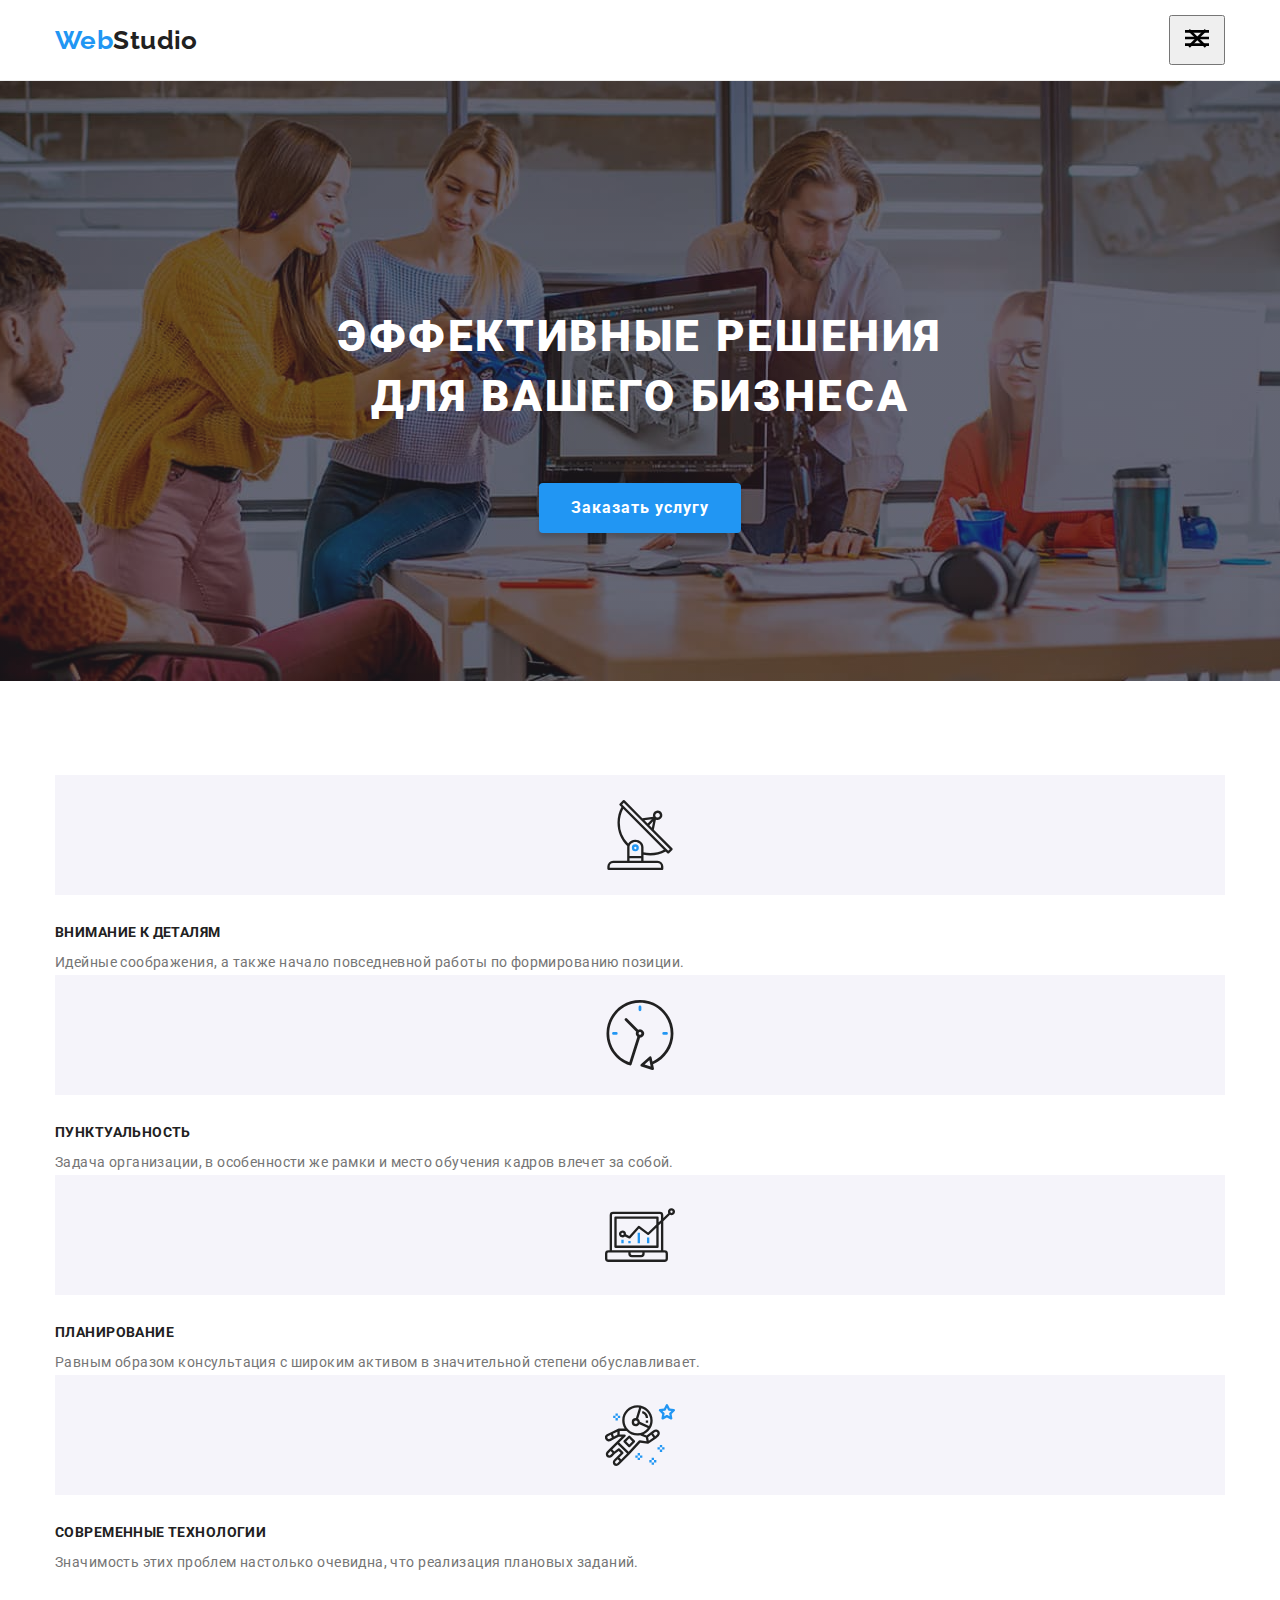
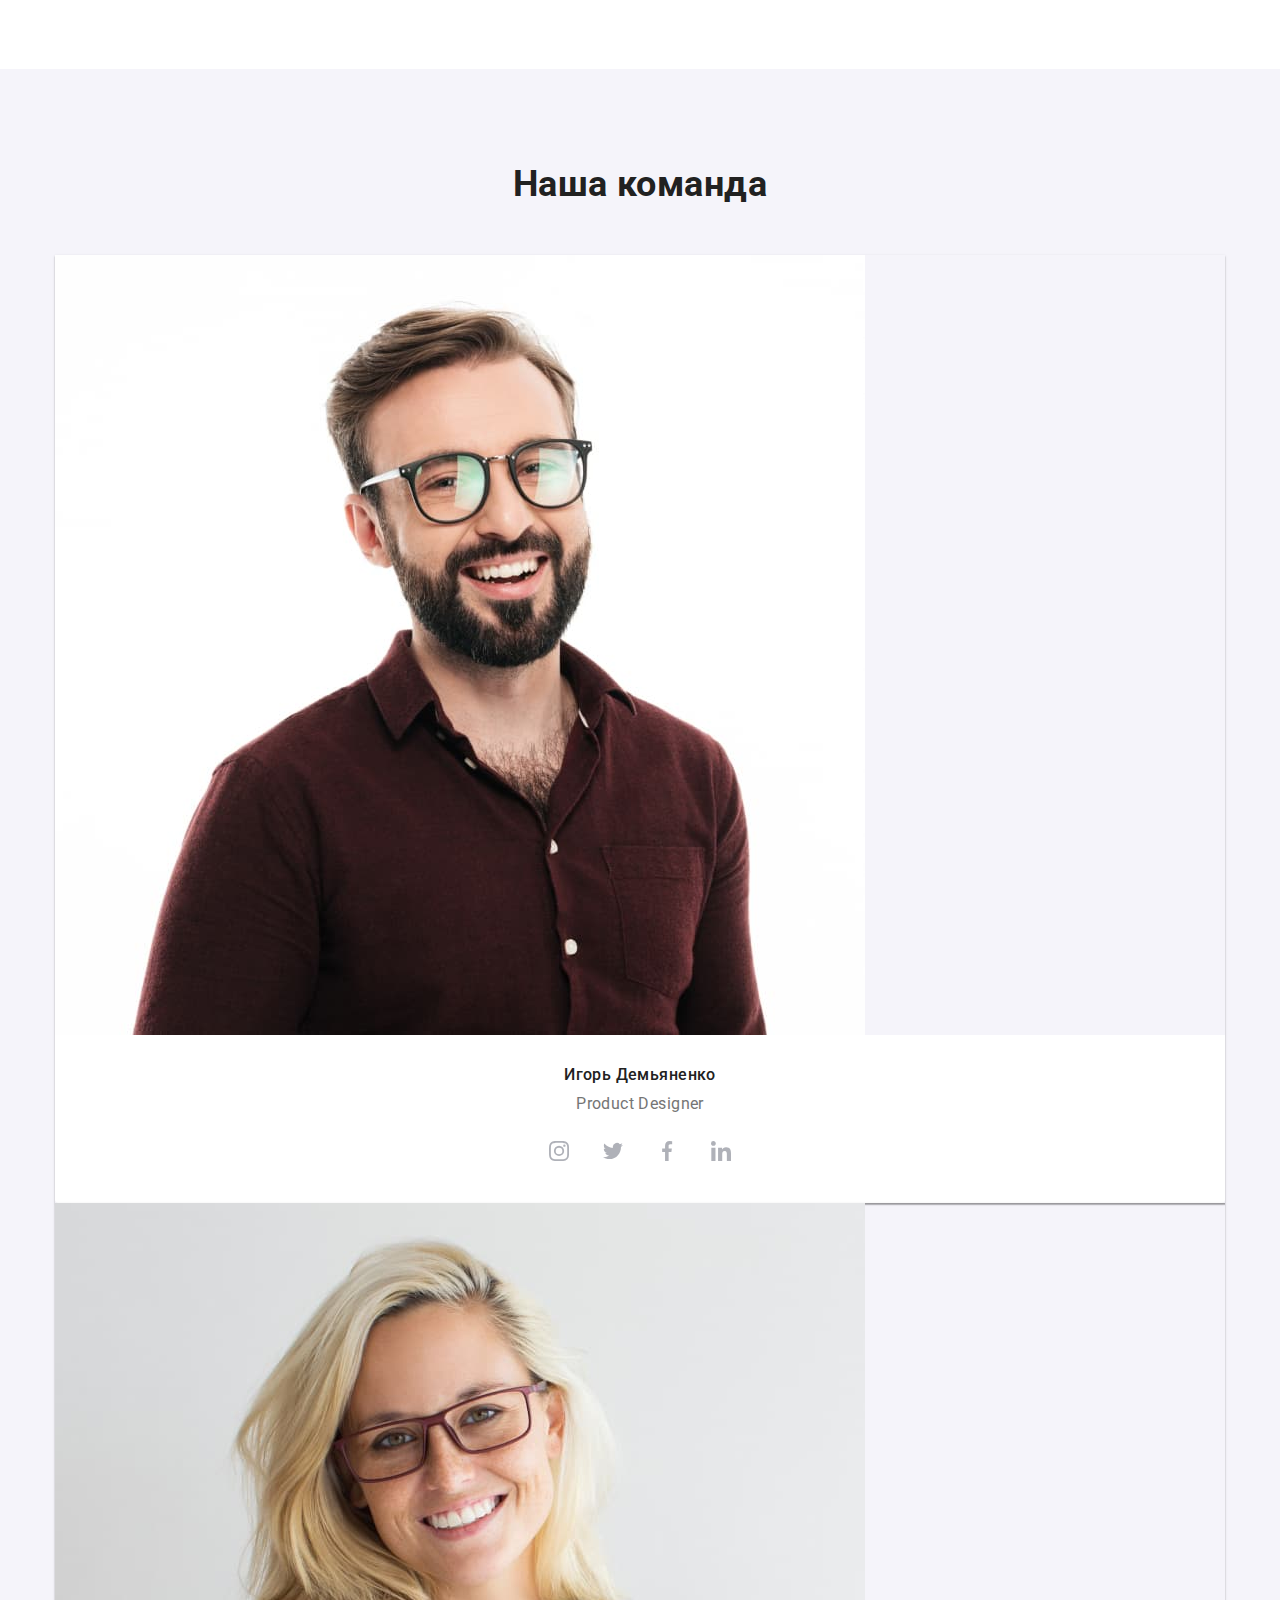
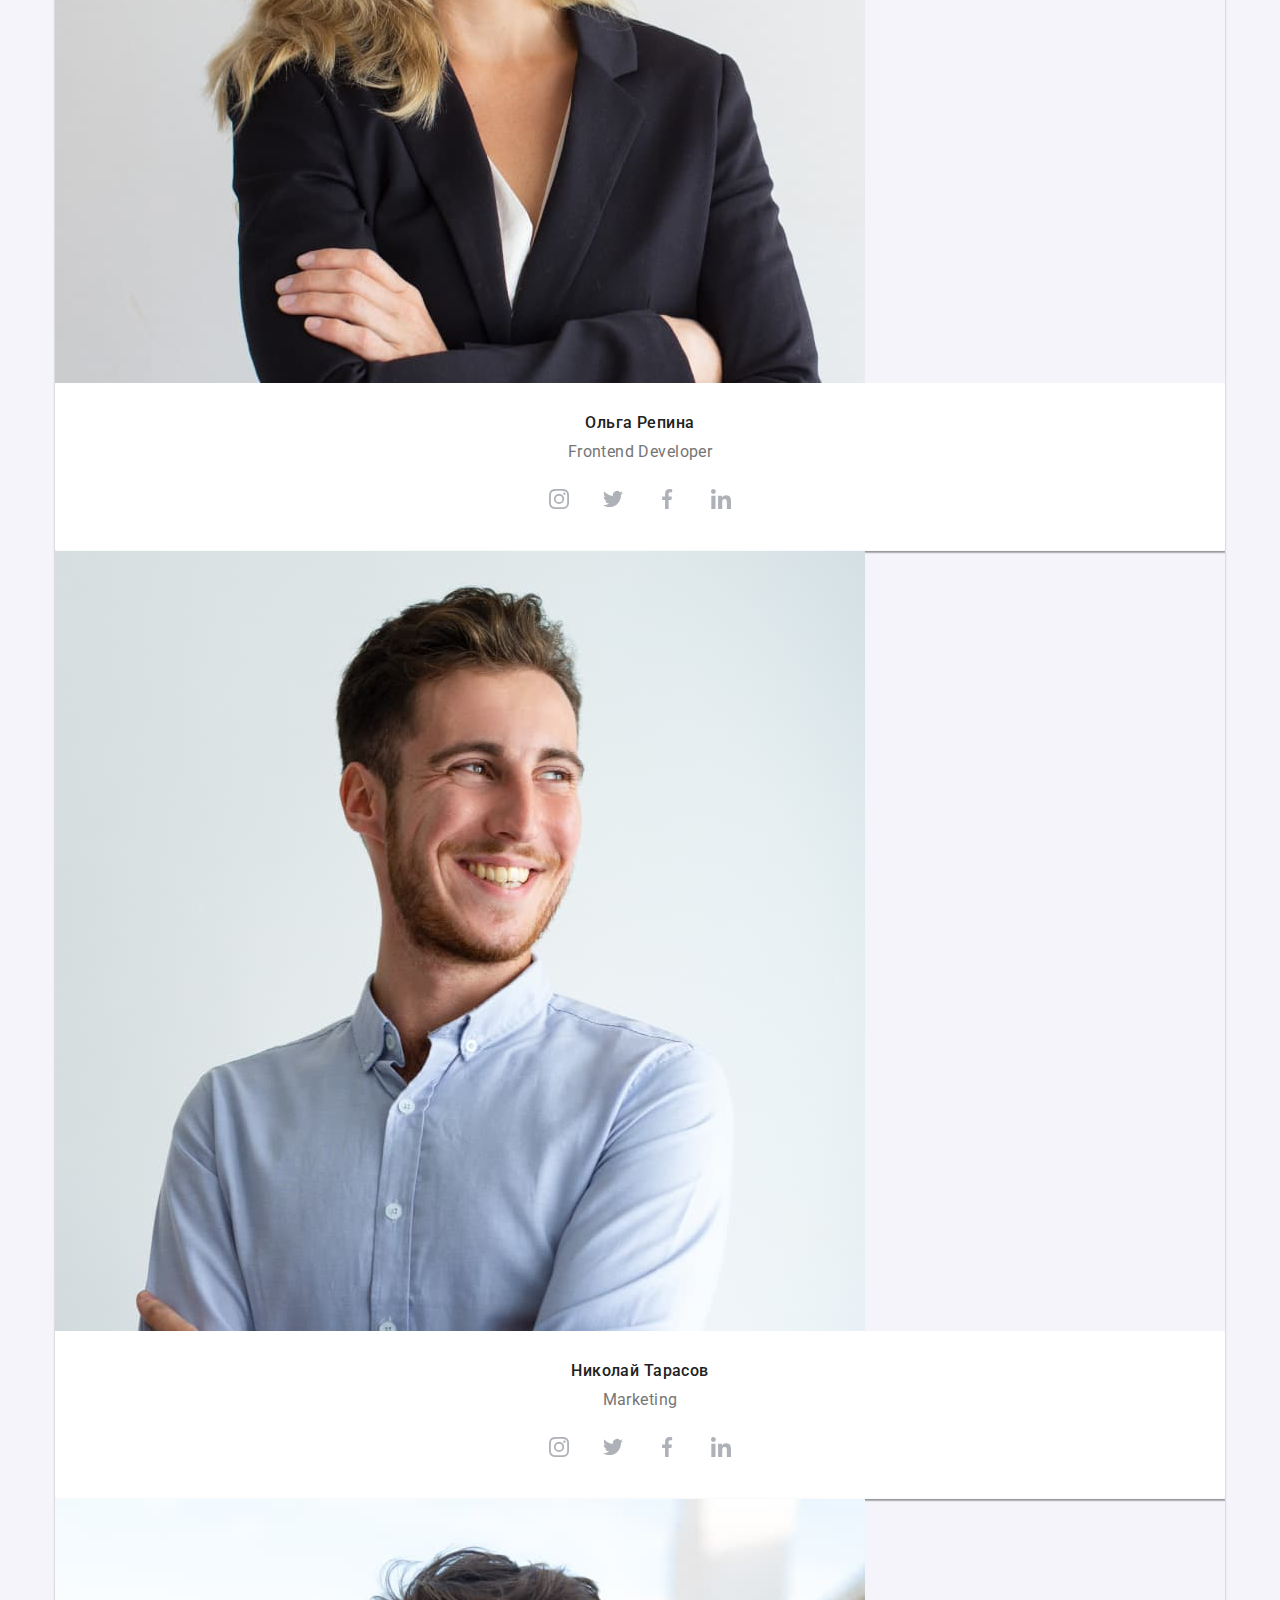
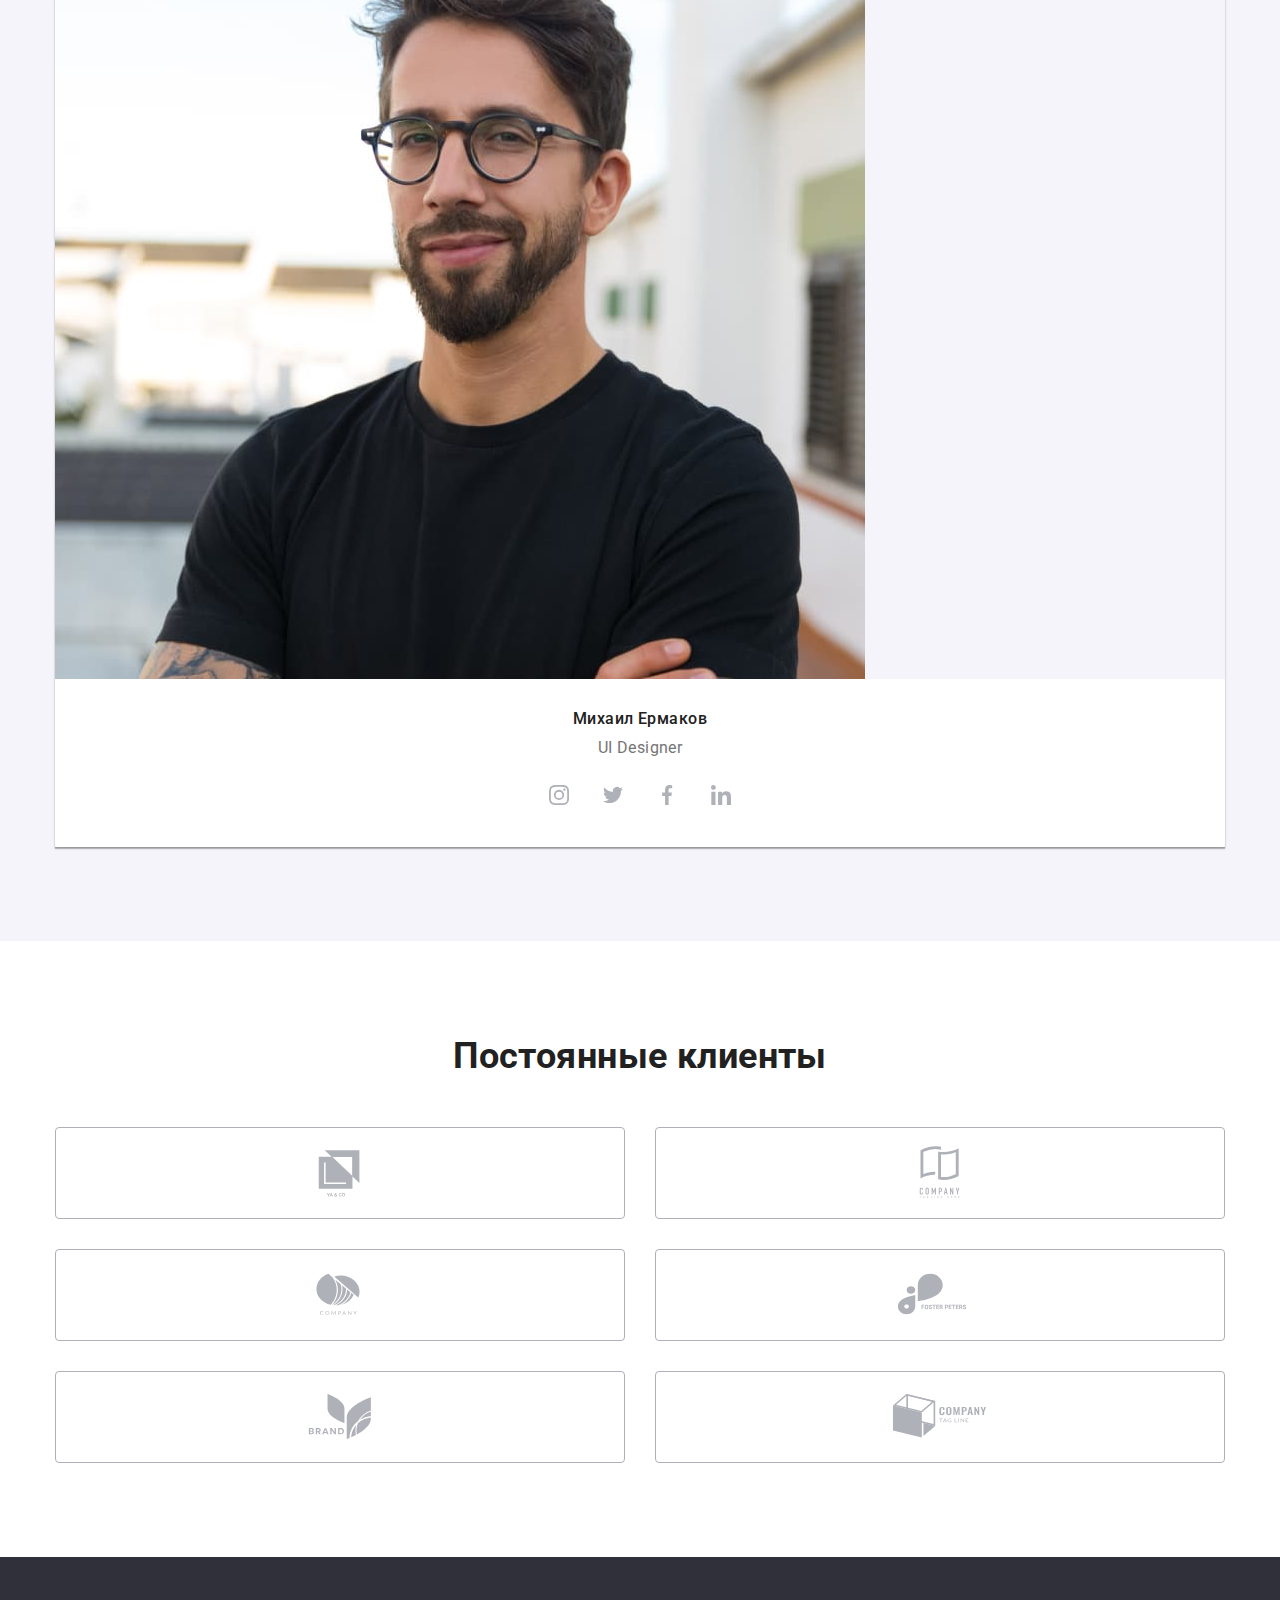
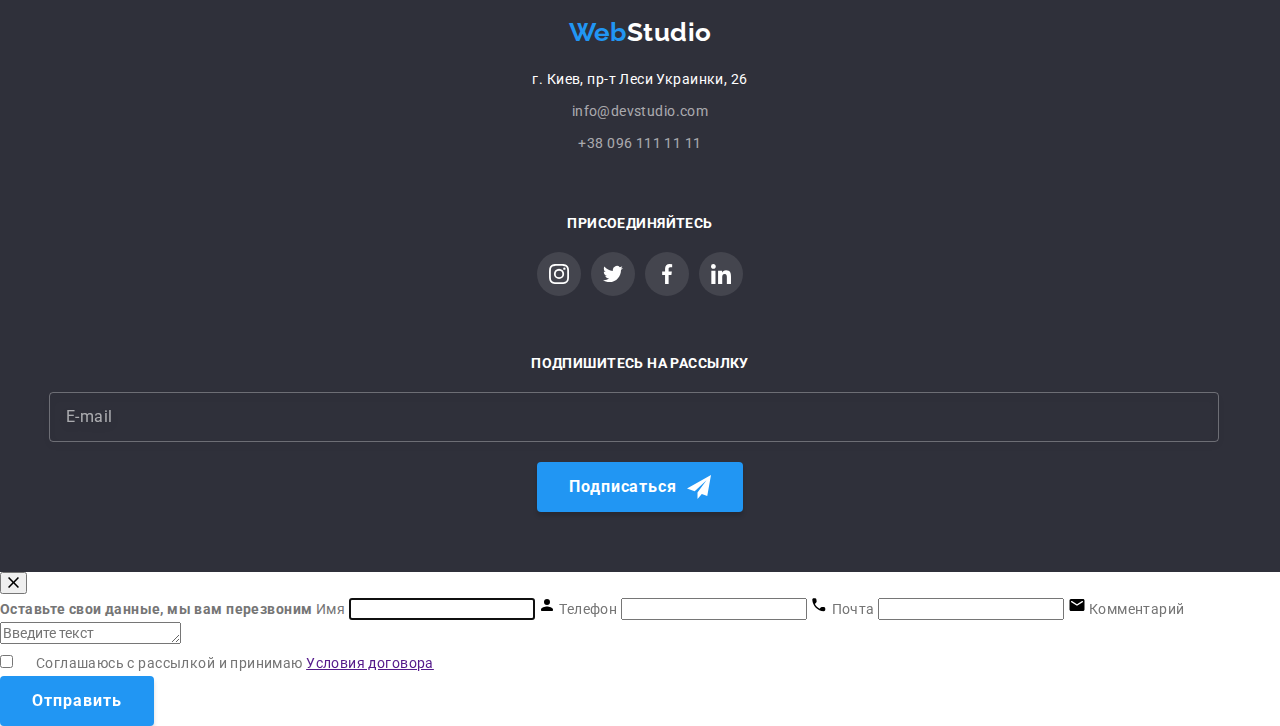
==== index.html @ b5e1dd04 "mobile" ====
<!DOCTYPE html>
<html lang="ru">
  <head>
    <meta charset="UTF-8" />
    <meta http-equiv="X-UA-Compatible" content="IE=edge" />
    <meta name="viewport" content="width=device-width, initial-scale=1.0" />

    <title>Студия</title>
    <link
      href="https://fonts.googleapis.com/css2?family=Raleway:wght@700&family=Roboto:wght@400;500;700;900&display=swap"
      rel="stylesheet"
    />
    <link
      rel="stylesheet"
      href="https://cdnjs.cloudflare.com/ajax/libs/modern-normalize/1.1.0/modern-normalize.min.css"
    />
    <link rel="stylesheet" href="./css/main.min.css" />
  </head>

  <body class="body">
    <header class="headder">
      <div class="container headder__container">
        <nav class="nav">
          <a class="logo headder__logo" href="index.html"
            ><span class="logo--accent" lang="en">Web</span><span lang="en">Studio</span>
          </a>

          <button type="button" class="button-mobil">
            <svg width="40px" height="40px">
              <use href="./images/icons.svg#icon-menu"></use>
              <use href="./images/icons.svg#icon-close"></use>
            </svg>
          </button>

          <ul class="site-nav">
            <li class="site-nav__item">
              <a class="site-nav__link site-nav__link--activ" href="./index.html">Студия</a>
            </li>
            <li class="site-nav__item">
              <a class="site-nav__link" href="./portfolio.html">Портфолио</a>
            </li>
            <li class="site-nav__item"><a class="site-nav__link" href="">Контакты</a></li>
          </ul>
        </nav>

        <ul class="contact">
          <li class="contact__item">
            <a class="contact__link" href="emailto:info@devstudio.com" lang="en">
              <svg class="contact__icon" width="16" height="12">
                <use href="./images/icons.svg#icon-mail"></use></svg
              >info@devstudio.com</a
            >
          </li>
          <li class="contact__item">
            <a class="contact__link" href="tel:+380961111111"
              ><svg class="contact__icon" width="10" height="16">
                <use href="./images/icons.svg#icon-smartphone"></use></svg
              >+38 096 111 11 11</a
            >
          </li>
        </ul>
      </div>
    </header>

    <main>
      <section class="hero">
        <h1 class="hero__title">Эффективные решения<br />для вашего бизнеса</h1>
        <button type="button" data-modal-open class="button">Заказать услугу</button>
      </section>

      <section class="benefits">
        <div class="container">
          <!--Звголовок секции, который спрячется при форматировании-->
          <h2 class="visually-hidden">Преимущества компании</h2>

          <ul class="feature-list">
            <li class="feature-list__item">
              <div class="feature-list__content">
                <svg width="70" height="70">
                  <use href="./images/icons.svg#icon-antenna"></use>
                </svg>
              </div>
              <h3 class="feature-list__title">Внимание к деталям</h3>
              <p>
                Идейные соображения, а также начало повседневной работы по формированию позиции.
              </p>
            </li>
            <li class="feature-list__item">
              <div class="feature-list__content">
                <svg width="70" height="70">
                  <use href="./images/icons.svg#icon-clock"></use>
                </svg>
              </div>
              <h3 class="feature-list__title">Пунктуальность</h3>
              <p>
                Задача организации, в особенности же рамки и место обучения кадров влечет за собой.
              </p>
            </li>
            <li class="feature-list__item">
              <div class="feature-list__content">
                <svg width="70" height="70">
                  <use href="./images/icons.svg#icon-diagram"></use>
                </svg>
              </div>
              <h3 class="feature-list__title">Планирование</h3>
              <p>
                Равным образом консультация с широким активом в значительной степени обуславливает.
              </p>
            </li>
            <li class="feature-list__item">
              <div class="feature-list__content">
                <svg width="70" height="70">
                  <use href="./images/icons.svg#icon-astronaut"></use>
                </svg>
              </div>
              <h3 class="feature-list__title">Современные технологии</h3>
              <p>Значимость этих проблем настолько очевидна, что реализация плановых заданий.</p>
            </li>
          </ul>
        </div>
      </section>

      <section class="work">
        <div class="container">
          <h2 class="section-title">Чем мы занимаемся</h2>
          <ul class="work__img">
            <li class="work__item">
              <div class="work__thumb">
                <img
                  class="work__img"
                  src="./images/img.jpg"
                  alt="Верстка"
                  width="370"
                  height="294"
                />
                <p class="work__desc">Десктопные приложения</p>
              </div>
            </li>
            <li class="work__item">
              <div class="work__thumb">
                <img
                  class="work__img"
                  src="./images/img(1).jpg"
                  alt="Разметка страницы"
                  width="370"
                  height="294"
                />
                <p class="work__desc">Мобильные приложения</p>
              </div>
            </li>
            <li class="work__item">
              <div class="work__thumb">
                <img
                  class="work__img"
                  src="./images/img(2).jpg"
                  alt="Работа с палитрой"
                  width="370"
                  height="294"
                />
                <p class="work__desc">Мобильные приложения</p>
              </div>
            </li>
          </ul>
        </div>
      </section>

      <section class="our-team">
        <div class="container">
          <h2 class="section-title">Наша команда</h2>
          <ul class="our-team__list">
            <li class="our-team__item">
              <img class="our-team__img" src="./images/employee1.jpg" alt="Игорь Демьяненко" />
              <div class="our-team__desc">
                <h3 class="our-team__title">Игорь Демьяненко</h3>
                <p class="our-team__position" lang="en">Product Designer</p>

                <ul class="socials">
                  <li class="social__item">
                    <a
                      href="https://www.instagram.com/"
                      class="social__links"
                      aria-label="instagram"
                      ><svg width="20" height="20">
                        <use href="./images/icons.svg#icon-instagram"></use></svg
                    ></a>
                  </li>
                  <li class="social__item">
                    <a href="https://twitter.com/" class="social__links" aria-label="twitter"
                      ><svg width="20" height="20">
                        <use href="./images/icons.svg#icon-twitter"></use></svg
                    ></a>
                  </li>
                  <li class="social__item">
                    <a href="https://www.facebook.com/" class="social__links" aria-label="facebook"
                      ><svg width="20" height="20">
                        <use href="./images/icons.svg#icon-facebook"></use></svg
                    ></a>
                  </li>
                  <li class="social__item">
                    <a href="https://www.linkedin.com/" class="social__links" aria-label="linjedin"
                      ><svg width="20" height="20">
                        <use href="./images/icons.svg#icon-linkedin"></use></svg
                    ></a>
                  </li>
                </ul>
              </div>
            </li>

            <li class="our-team__item">
              <img class="our-team__img" src="./images/employee2.jpg" alt="Ольга Репина" />
              <div class="our-team__desc">
                <h3 class="our-team__title">Ольга Репина</h3>
                <p class="our-team__position" lang="en">Frontend Developer</p>
                <ul class="socials">
                  <li class="social__item">
                    <a href="https://www.instagram.com/" class="social__links"
                      ><svg width="20" height="20">
                        <use href="./images/icons.svg#icon-instagram"></use></svg
                    ></a>
                  </li>
                  <li class="social__item">
                    <a href="https://twitter.com/" class="social__links"
                      ><svg width="20" height="20">
                        <use href="./images/icons.svg#icon-twitter"></use></svg
                    ></a>
                  </li>
                  <li class="social__item">
                    <a href="https://www.facebook.com/" class="social__links"
                      ><svg width="20" height="20">
                        <use href="./images/icons.svg#icon-facebook"></use></svg
                    ></a>
                  </li>
                  <li class="social__item">
                    <a href="https://www.linkedin.com/" class="social__links"
                      ><svg width="20" height="20">
                        <use href="./images/icons.svg#icon-linkedin"></use></svg
                    ></a>
                  </li>
                </ul>
              </div>
            </li>

            <li class="our-team__item">
              <img class="our-team__img" src="./images/employee3.jpg" alt="Николай Тарасов" />
              <div class="our-team__desc">
                <h3 class="our-team__title">Николай Тарасов</h3>
                <p class="our-team__position" lang="en">Marketing</p>
                <ul class="socials">
                  <li class="social__item">
                    <a href="https://www.instagram.com/" class="social__links"
                      ><svg width="20" height="20">
                        <use href="./images/icons.svg#icon-instagram"></use></svg
                    ></a>
                  </li>
                  <li class="social__item">
                    <a href="https://twitter.com/" class="social__links"
                      ><svg width="20" height="20">
                        <use href="./images/icons.svg#icon-twitter"></use></svg
                    ></a>
                  </li>
                  <li class="social__item">
                    <a href="https://www.facebook.com/" class="social__links"
                      ><svg width="20" height="20">
                        <use href="./images/icons.svg#icon-facebook"></use></svg
                    ></a>
                  </li>
                  <li class="social__item">
                    <a href="https://www.linkedin.com/" class="social__links"
                      ><svg width="20" height="20">
                        <use href="./images/icons.svg#icon-linkedin"></use></svg
                    ></a>
                  </li>
                </ul>
              </div>
            </li>

            <li class="our-team__item">
              <img class="our-team__img" src="./images/employee4.jpg" alt="Михаил Ермаков" />
              <div class="our-team__desc">
                <h3 class="our-team__title">Михаил Ермаков</h3>
                <p class="our-team__position" lang="en">UI Designer</p>

                <ul class="socials">
                  <li class="social__item">
                    <a href="https://www.instagram.com/" class="social__links"
                      ><svg width="20" height="20">
                        <use href="./images/icons.svg#icon-instagram"></use></svg
                    ></a>
                  </li>
                  <li class="social__item">
                    <a href="https://twitter.com/" class="social__links"
                      ><svg width="20" height="20">
                        <use href="./images/icons.svg#icon-twitter"></use></svg
                    ></a>
                  </li>
                  <li class="social__item">
                    <a href="https://www.facebook.com/" class="social__links"
                      ><svg width="20" height="20">
                        <use href="./images/icons.svg#icon-facebook"></use></svg
                    ></a>
                  </li>
                  <li class="social__item">
                    <a href="https://www.linkedin.com/" class="social__links"
                      ><svg width="20" height="20">
                        <use href="./images/icons.svg#icon-linkedin"></use></svg
                    ></a>
                  </li>
                </ul>
              </div>
            </li>
          </ul>
        </div>
      </section>

      <section class="clients">
        <div class="container">
          <h2 class="section-title">Постоянные клиенты</h2>
          <ul class="clients__list">
            <li class="clients__item">
              <a href="" class="clients__links"
                ><svg width="106" height="60">
                  <use href="./images/icons.svg#icon-logo1"></use></svg
              ></a>
            </li>
            <li class="clients__item">
              <a href="" class="clients__links"
                ><svg width="106" height="60">
                  <use href="./images/icons.svg#icon-logo2"></use></svg
              ></a>
            </li>
            <li class="clients__item">
              <a href="" class="clients__links"
                ><svg width="106" height="60">
                  <use href="./images/icons.svg#icon-logo3"></use></svg
              ></a>
            </li>
            <li class="clients__item">
              <a href="" class="clients__links"
                ><svg width="106" height="60">
                  <use href="./images/icons.svg#icon-logo4"></use></svg
              ></a>
            </li>
            <li class="clients__item">
              <a href="" class="clients__links"
                ><svg width="106" height="60">
                  <use href="./images/icons.svg#icon-logo5"></use></svg
              ></a>
            </li>
            <li class="clients__item">
              <a href="" class="clients__links"
                ><svg width="106" height="60">
                  <use href="./images/icons.svg#icon-logo6"></use></svg
              ></a>
            </li>
          </ul>
        </div>
      </section>
    </main>

    <footer class="footer">
      <div class="container footer__container">
        <div class="footer__address">
          <a class="logo footer__logo" href="index.html"
            ><span class="logo--accent" lang="en">Web</span><span lang="en">Studio</span>
          </a>

          <address class="address">
            <p class="address__title">г. Киев, пр-т Леси Украинки, 26</p>
            <ul class="address__list">
              <li class="address__item">
                <a class="address__link" href="emailto:info@devstudio.com" lang="en"
                  >info@devstudio.com</a
                >
              </li>
              <li class="address__item">
                <a class="address__link" href="tel:+380961111111">+38 096 111 11 11</a>
              </li>
            </ul>
          </address>
        </div>

        <div class="join">
          <h2 class="footer__title">присоединяйтесь</h2>
          <ul class="socials">
            <li class="social__item join__item">
              <a href="https://www.instagram.com/" class="social__links"
                ><svg class="join__icon" width="20" height="20">
                  <use href="./images/icons.svg#icon-instagram"></use></svg
              ></a>
            </li>
            <li class="social__item join__item">
              <a href="https://twitter.com/" class="social__links"
                ><svg class="join__icon" width="20" height="20">
                  <use href="./images/icons.svg#icon-twitter"></use></svg
              ></a>
            </li>
            <li class="social__item join__item">
              <a href="https://www.facebook.com/" class="social__links"
                ><svg class="join__icon" width="20" height="20">
                  <use href="./images/icons.svg#icon-facebook"></use></svg
              ></a>
            </li>
            <li class="social__item join__item">
              <a href="https://www.linkedin.com/" class="social__links"
                ><svg class="join__icon" width="20" height="20">
                  <use href="./images/icons.svg#icon-linkedin"></use></svg
              ></a>
            </li>
          </ul>
        </div>

        <form>
          <strong class="footer__title">Подпишитесь на рассылку</strong>

          <div class="footer-form" role="group">
            <label for="user_email"></label>
            <input
              required
              class="footer-form__mail"
              type="email"
              name="email"
              id="user_email"
              placeholder="E-mail"
            />
            <button class="button footer-form__button" type="submit">
              Подписаться<svg class="footer-form__icon" width="24" height="24">
                <use href="./images/icons.svg#icon-footter-send"></use>
              </svg>
            </button>
          </div>
        </form>
      </div>
    </footer>

    <div class="backdrop is-hidden" data-modal>
      <div class="modal">
        <button class="modal__button" type="button" data-modal-close>
          <svg width="11px" height="11px">
            <use href="./images/icons.svg#icon-vector"></use>
          </svg>
        </button>

        <form name="modal" class="form js-speaker-form">
          <strong class="form__title">Оставьте свои данные, мы вам перезвоним</strong>

          <label class="form__field"
            ><span class="form__text">Имя</span>
            <span class="form__thumb">
              <input class="form__input" type="text" name="user_name" required autofocus />
              <svg class="form__icon" width="18" height="18">
                <use href="./images/icons.svg#icon-person-black"></use>
              </svg>
            </span>
          </label>

          <label class="form__field"
            ><span class="form__text">Телефон</span>
            <span class="form__thumb">
              <input class="form__input" type="tel" name="tel" required />
              <svg class="form__icon" width="18" height="18">
                <use href="./images/icons.svg#icon-phone-black"></use>
              </svg>
            </span>
          </label>

          <label class="form__field"
            ><span class="form__text">Почта</span>
            <span class="form__thumb">
              <input class="form__input" type="email" name="email" required />
              <svg class="form__icon" width="18" height="18">
                <use href="./images/icons.svg#icon-email-black"></use>
              </svg>
            </span>
          </label>

          <label class="form__field form__field--comment"
            ><span class="form__text">Комментарий</span>
            <textarea
              class="form__textarea"
              name="comment"
              rows="1"
              placeholder="Введите текст"
            ></textarea>
          </label>

          <div class="checkbox">
            <label for="license" class="checkbox__label">
              <input
                class="checkbox__input"
                type="checkbox"
                name="license"
                value="license"
                id="license"
              />
              <svg class="checkbox__icon" width="16" height="15">
                <use href="./images/icons.svg#icon-icon-check-2-1"></use>
              </svg>
              <span class="checkbox__text"
                >Соглашаюсь с рассылкой и принимаю
                <a class="checkbox__conditions" href="" target="_blank">Условия договора</a></span
              >
            </label>
          </div>

          <button type="submit" class="button checkbox__button">Отправить</button>
        </form>
      </div>
    </div>

    <script src="./js/mobile-menu.js"></script>
    <script src="./js/modal.js"></script>

    <script>
      (() => {
        document.querySelector('.js-speaker-form').addEventListener('submit', e => {
          e.preventDefault();

          new FormData(e.currentTarget).forEach((value, name) => console.log(`${name}: ${value}`));

          e.currentTarget.reset();
        });
      })();
    </script>
  </body>
</html>
---- css/main.min.css ----
h1,h2,h3,p,ul{margin:0;padding-left:0}.body{font-family:roboto,sans-serif;font-size:14px;line-height:1.71;letter-spacing:0.03em;background-color:#fff;color:#757575}ul{list-style:none}.container{margin-left:auto;margin-right:auto;padding-left:15px;padding-right:15px}@media screen and (min-width: 480px){.container{width:480px}}@media screen and (min-width: 768px){.container{width:768px}}@media screen and (min-width: 1200px){.container{width:1200px}}.visually-hidden{position:absolute;width:1px;height:1px;margin:-1px;border:0;padding:0;white-space:nowrap;-webkit-clip-path:inset(100%);clip-path:inset(100%);clip:rect(0 0 0 0);overflow:hidden}.section-title{margin-bottom:30px;font-weight:700;font-size:28px;line-height:1.17;text-align:center;color:#212121}@media screen and (min-width: 1200px){.section-title{font-size:36px;margin-bottom:50px}}.feature-list__content,.social__links,.clients__list,.clients__links,.footer-form__button{display:-webkit-box;display:-ms-flexbox;display:flex;-webkit-box-align:center;-ms-flex-align:center;align-items:center}.headder{border-bottom:1px solid #ececec}.logo{display:block;padding-top:16px;padding-bottom:16px;font-family:raleway,sans-serif;font-weight:700;font-size:24px;line-height:1.17;text-decoration:none;color:#212121;-webkit-transition:color 250ms cubic-bezier(0.4, 0, 0.2, 1);transition:color 250ms cubic-bezier(0.4, 0, 0.2, 1)}.logo:hover,.logo:focus{color:#2196f3}.logo--accent{color:#2196f3}@media (min-width: 768px){.logo{padding-top:26px;padding-bottom:26px}}@media (min-width: 1200px){.logo{padding-top:25px;padding-bottom:24px}}@media (min-width: 1200px){.logo{font-size:26px;line-height:1.19}}.site-nav{display:none}.contact{display:none}.nav{display:-webkit-box;display:-ms-flexbox;display:flex;-webkit-box-align:center;-ms-flex-align:center;align-items:center;-webkit-box-pack:justify;-ms-flex-pack:justify;justify-content:space-between}.hero{margin-left:auto;margin-right:auto;padding-top:118px;padding-bottom:118px;text-align:center;background-image:-webkit-gradient(linear, left top, right top, from(rgba(47,48,58,0.4)), to(rgba(47,48,58,0.4))),url(../images/header-img.jpg);background-image:linear-gradient(to right, rgba(47,48,58,0.4), rgba(47,48,58,0.4)),url(../images/header-img.jpg);background-repeat:no-repeat;background-position:center;background-size:cover;background-color:rgba(47,48,58,0.4);max-width:1600px}@media (min-width: 768px){.hero{padding-top:26px;padding-bottom:26px;background-image:-webkit-gradient(linear, left top, right top, from(rgba(47,48,58,0.4)), to(rgba(47,48,58,0.4))),url(../images/header-img-tablet.jpg);background-image:linear-gradient(to right, rgba(47,48,58,0.4), rgba(47,48,58,0.4)),url(../images/header-img-tablet.jpg)}}@media (min-width: 1200px){.hero{padding-top:200px;padding-bottom:200px;height:600px;background-image:-webkit-gradient(linear, left top, right top, from(rgba(47,48,58,0.4)), to(rgba(47,48,58,0.4))),url(../images/hero-background.jpg);background-image:linear-gradient(to right, rgba(47,48,58,0.4), rgba(47,48,58,0.4)),url(../images/hero-background.jpg)}}.hero__title{margin-bottom:30px;font-weight:900;font-size:26px;line-height:1.62;letter-spacing:0.06em;text-transform:uppercase;color:#fff}@media (min-width: 768px){.hero__title{padding-top:26px;padding-bottom:26px}}@media (min-width: 1200px){.hero__title{font-size:44px;line-height:1.36}}.button{padding:10px 32px;border:none;border-radius:4px;cursor:pointer;font-weight:700;font-size:16px;line-height:1.88;letter-spacing:0.06em;background-color:#2196f3;-webkit-box-shadow:0px 4px 4px rgba(0,0,0,0.15);box-shadow:0px 4px 4px rgba(0,0,0,0.15);color:#fff;font-family:inherit;-webkit-transition:background-color 250ms cubic-bezier(0.4, 0, 0.2, 1);transition:background-color 250ms cubic-bezier(0.4, 0, 0.2, 1)}.button:hover,.button:focus{background-color:#188ce8}.benefits{padding-top:60px;padding-bottom:60px}@media (min-width: 1200px){.benefits{padding-top:94px;padding-bottom:94px}}.feature-list__content{-webkit-box-pack:center;-ms-flex-pack:center;justify-content:center;background-color:#f5f4fa;height:120px;margin-bottom:30px}.feature-list__title{font-weight:700;font-size:14px;line-height:1.14;text-transform:uppercase;margin-bottom:10px;color:#212121}@media (max-width: 480px){.feature-list__title{text-align:center}}@media (max-width: 480px){.feature-list__item+.feature-list__item{margin-top:30px}}.work{display:none}.our-team{background-color:#f5f4fa;padding-top:60px;padding-bottom:60px}@media (min-width: 1200px){.our-team{padding-top:94px;padding-bottom:94px}}.our-team__item{-webkit-box-shadow:0px 1px 3px rgba(0,0,0,0.12),0px 1px 1px rgba(0,0,0,0.14),0px 2px 1px rgba(0,0,0,0.2);box-shadow:0px 1px 3px rgba(0,0,0,0.12),0px 1px 1px rgba(0,0,0,0.14),0px 2px 1px rgba(0,0,0,0.2)}@media (max-width: 480px){.our-team__item+.our-team__item{margin-top:30px}}.our-team__img{display:block;max-width:100%;height:auto}.our-team__desc{padding:30px 32px;border-radius:0px 0px 4px 4px;background-color:#fff}.our-team__title{font-weight:500;font-size:16px;line-height:1.19;margin-bottom:10px;text-align:center;color:#212121}.our-team__position{font-size:16px;line-height:1.19;text-align:center;margin-bottom:16px}.socials{display:-webkit-box;display:-ms-flexbox;display:flex;text-align:center;-webkit-box-pack:center;-ms-flex-pack:center;justify-content:center}.social__item:not(:last-child){margin-right:10px}.social__links{-webkit-box-pack:center;-ms-flex-pack:center;justify-content:center;border-radius:50%;width:44px;height:44px;fill:#afb1b8;-webkit-transition:fill 250ms cubic-bezier(0.4, 0, 0.2, 1),background-color 250ms cubic-bezier(0.4, 0, 0.2, 1);transition:fill 250ms cubic-bezier(0.4, 0, 0.2, 1),background-color 250ms cubic-bezier(0.4, 0, 0.2, 1)}.social__links:hover,.social__links:focus{fill:#fff;background-color:#2196f3}.clients{padding-top:60px;padding-bottom:60px}@media (min-width: 1200px){.clients{padding-top:94px;padding-bottom:94px}}.clients__list{-webkit-box-pack:center;-ms-flex-pack:center;justify-content:center;-ms-flex-wrap:wrap;flex-wrap:wrap;margin:-15px}.clients__links{-webkit-box-pack:center;-ms-flex-pack:center;justify-content:center;border:1px solid #afb1b8;border-radius:4px;height:92px;fill:#afb1b8;-webkit-transition:fill 250ms cubic-bezier(0.4, 0, 0.2, 1),border 250ms cubic-bezier(0.4, 0, 0.2, 1);transition:fill 250ms cubic-bezier(0.4, 0, 0.2, 1),border 250ms cubic-bezier(0.4, 0, 0.2, 1)}.clients__links:hover,.clients__links:focus{border:1px solid #2196f3;fill:#2196f3}.clients__item{width:calc((100% - 4 * 15px) / 2);margin:15px}.footer{padding-top:60px;padding-bottom:60px;text-align:center;background-color:#2f303a}.footer__logo{display:block;padding:0;margin-bottom:20px;color:#fff;-webkit-transition:color 250ms cubic-bezier(0.4, 0, 0.2, 1);transition:color 250ms cubic-bezier(0.4, 0, 0.2, 1)}.footer__logo:hover,.footer__logo:focus{color:#2196f3}.address{font-style:normal}.address__title{margin-bottom:8px;color:#fff}.address__link{display:inline-block;text-decoration:none;color:rgba(255,255,255,0.6);-webkit-transition:color 250ms cubic-bezier(0.4, 0, 0.2, 1);transition:color 250ms cubic-bezier(0.4, 0, 0.2, 1)}.address__link:hover,.address__link:focus{color:#2196f3}.address__item:not(:last-child){margin-bottom:8px}.address__list{margin-bottom:60px}.join{margin-bottom:60px}.footer__title{display:block;margin-bottom:20px;color:#fff;font-weight:700;font-size:14px;line-height:1.14;text-transform:uppercase}.join__item{border-radius:50%;background-color:rgba(255,255,255,0.1)}.join__icon{fill:#fff}.footer-form{display:-webkit-box;display:-ms-flexbox;display:flex;-webkit-box-orient:vertical;-webkit-box-direction:normal;-ms-flex-direction:column;flex-direction:column;-webkit-box-align:center;-ms-flex-align:center;align-items:center;-webkit-box-pack:center;-ms-flex-pack:center;justify-content:center;text-align:center}.footer-form__mail{margin-bottom:20px;padding:15px 16px;margin-right:12px;width:100%;height:50px;border:1px solid rgba(255,255,255,0.3);background-color:transparent;outline:transparent;-webkit-filter:drop-shadow(0px 4px 4px rgba(0,0,0,0.15));filter:drop-shadow(0px 4px 4px rgba(0,0,0,0.15));border-radius:4px;-webkit-transition:border 250ms cubic-bezier(0.4, 0, 0.2, 1);transition:border 250ms cubic-bezier(0.4, 0, 0.2, 1)}.footer-form__mail::-webkit-input-placeholder{font-size:16px;line-height:1.25;letter-spacing:0.03em;color:rgba(255,255,255,0.6)}.footer-form__mail:-ms-input-placeholder{font-size:16px;line-height:1.25;letter-spacing:0.03em;color:rgba(255,255,255,0.6)}.footer-form__mail::-ms-input-placeholder{font-size:16px;line-height:1.25;letter-spacing:0.03em;color:rgba(255,255,255,0.6)}.footer-form__mail::placeholder{font-size:16px;line-height:1.25;letter-spacing:0.03em;color:rgba(255,255,255,0.6)}.footer-form__mail:hover,.footer-form__mail:focus{border:1px solid #2196f3}.footer-form__button{-webkit-box-pack:center;-ms-flex-pack:center;justify-content:center}.footer-form__icon{margin-left:10px}
/*# sourceMappingURL=main.min.css.map */
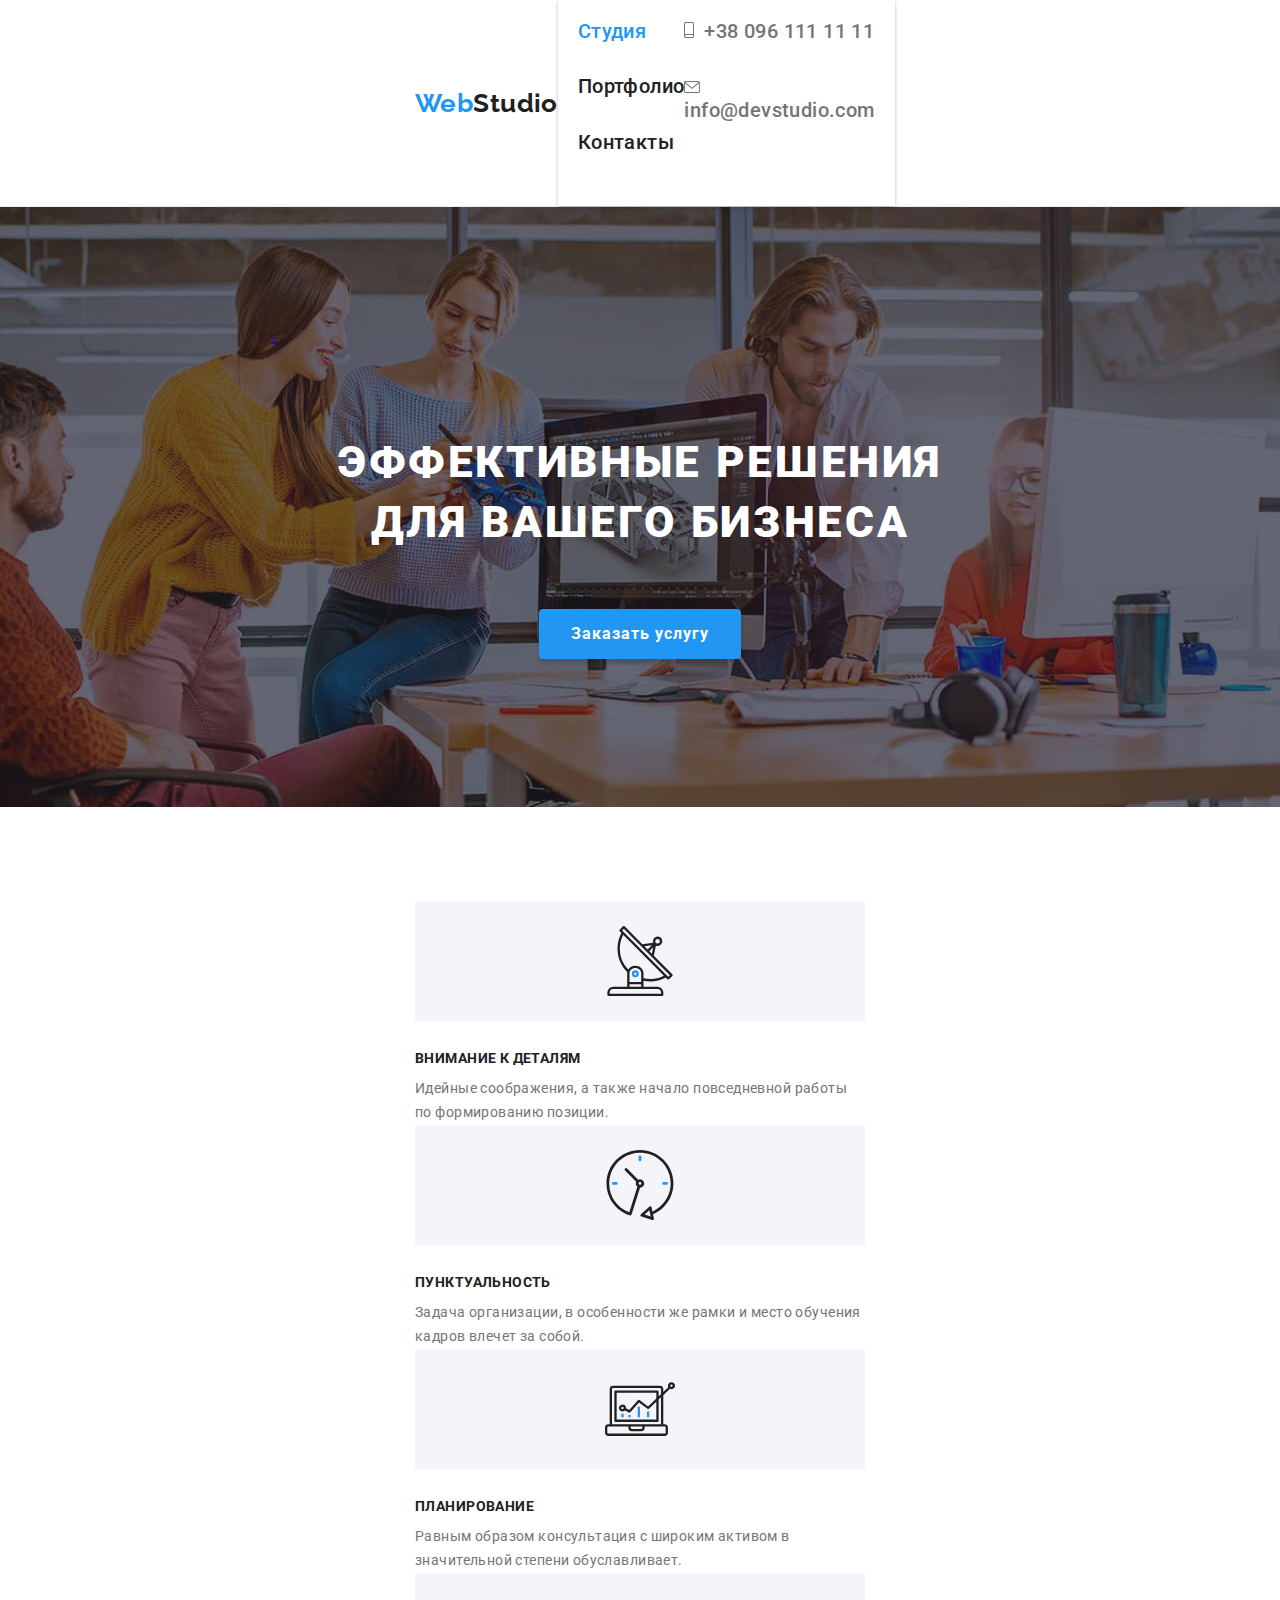
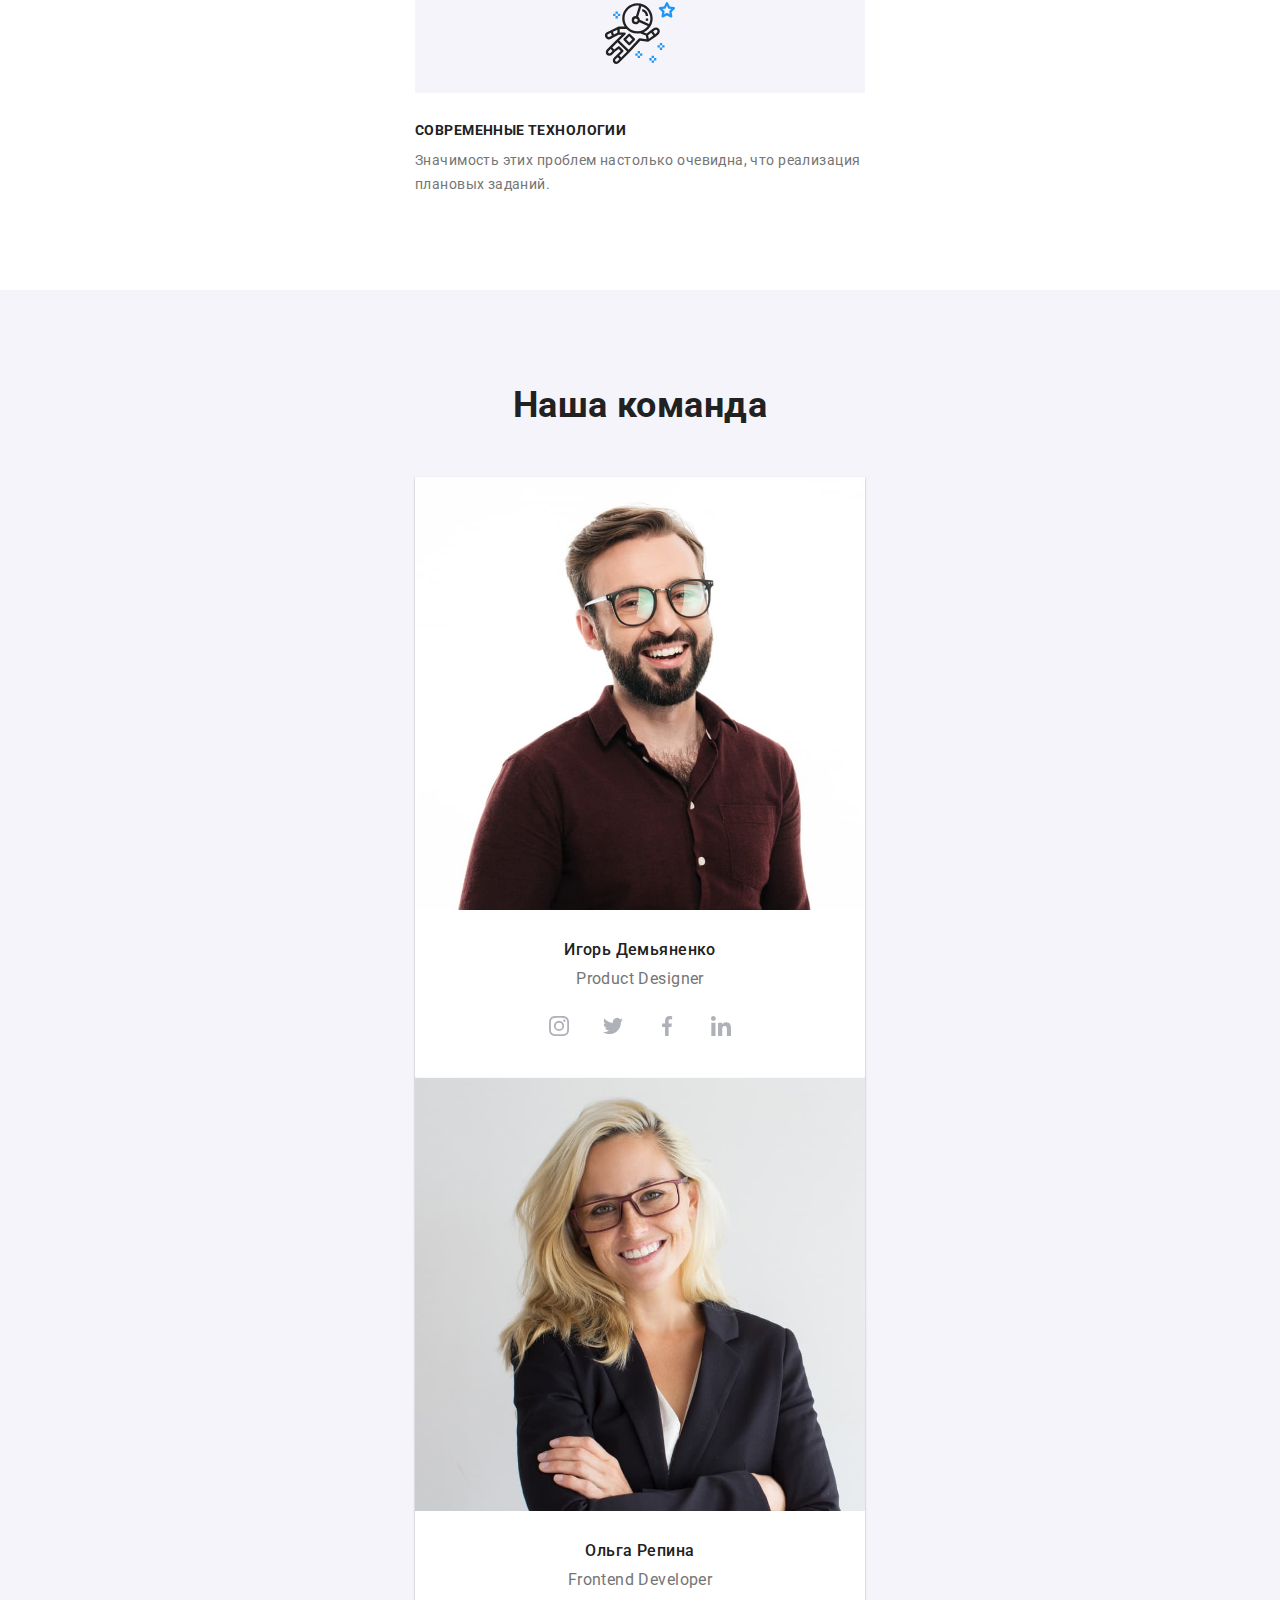
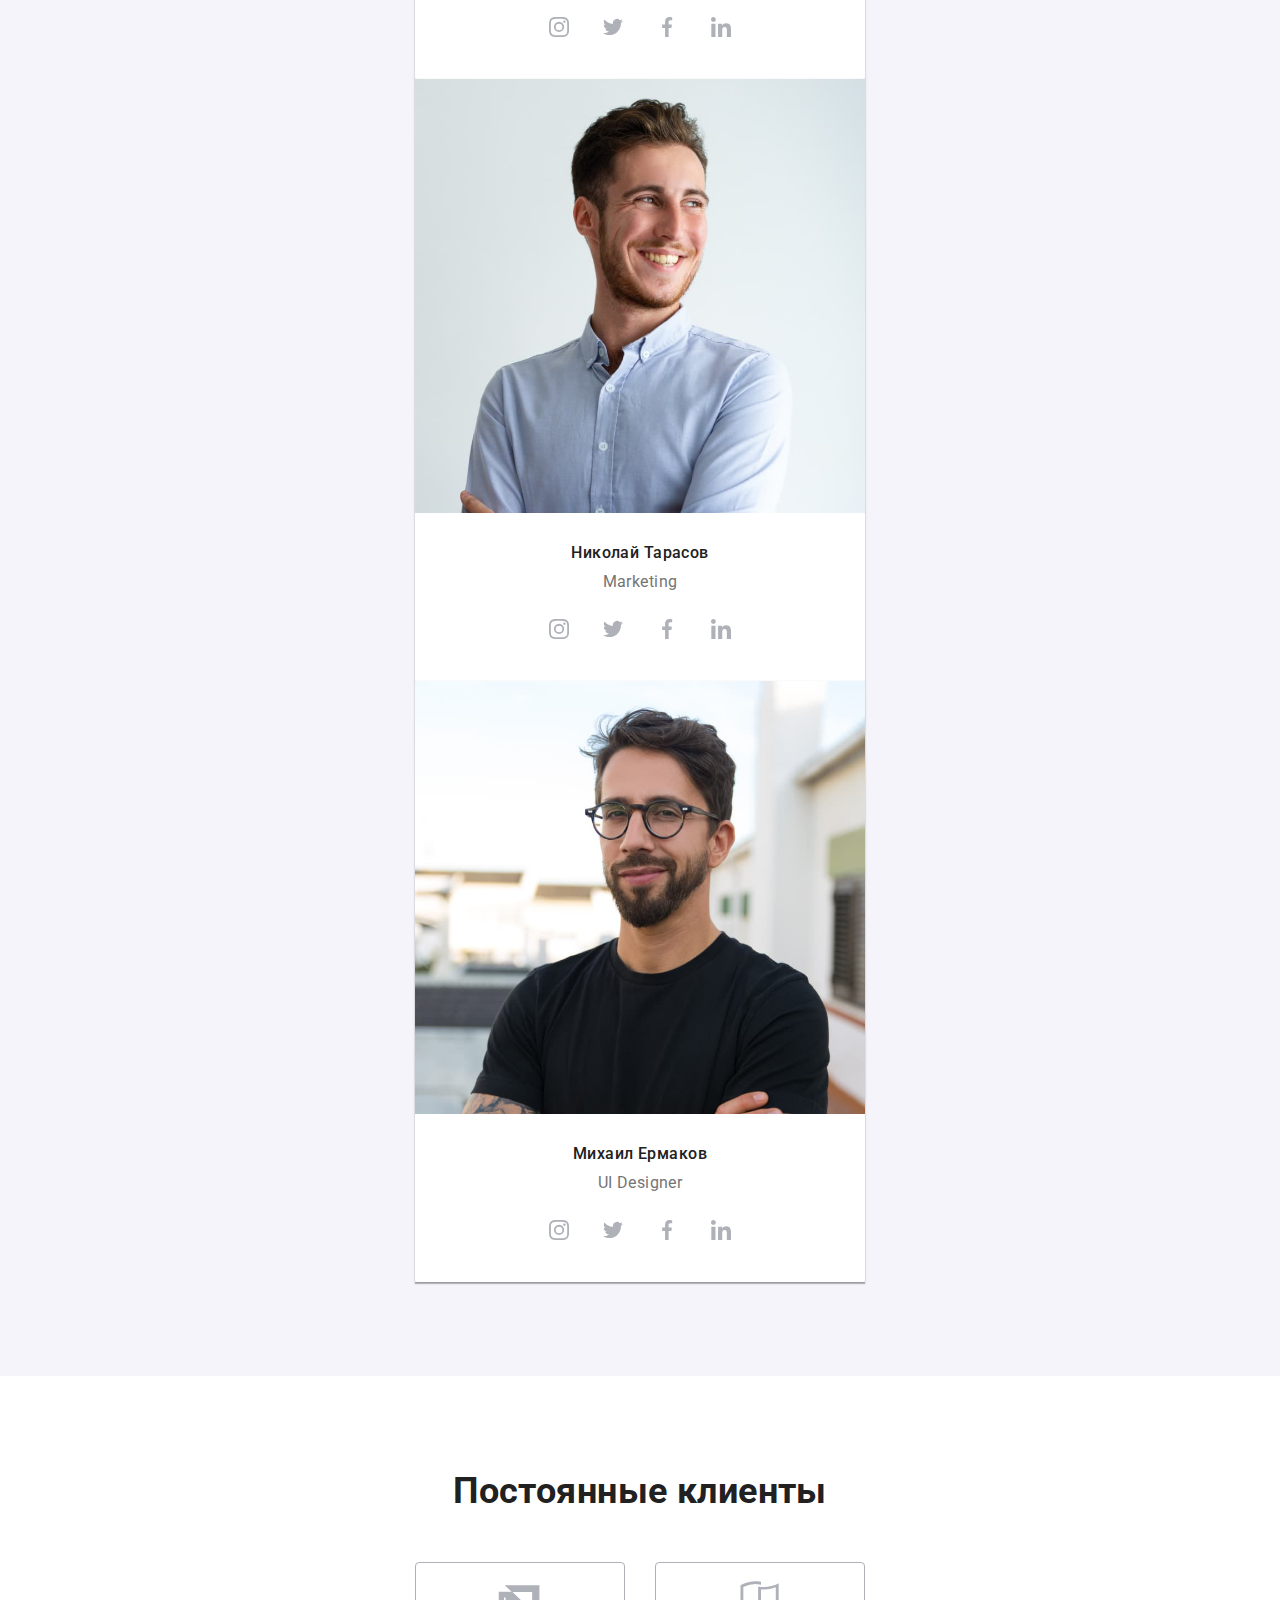
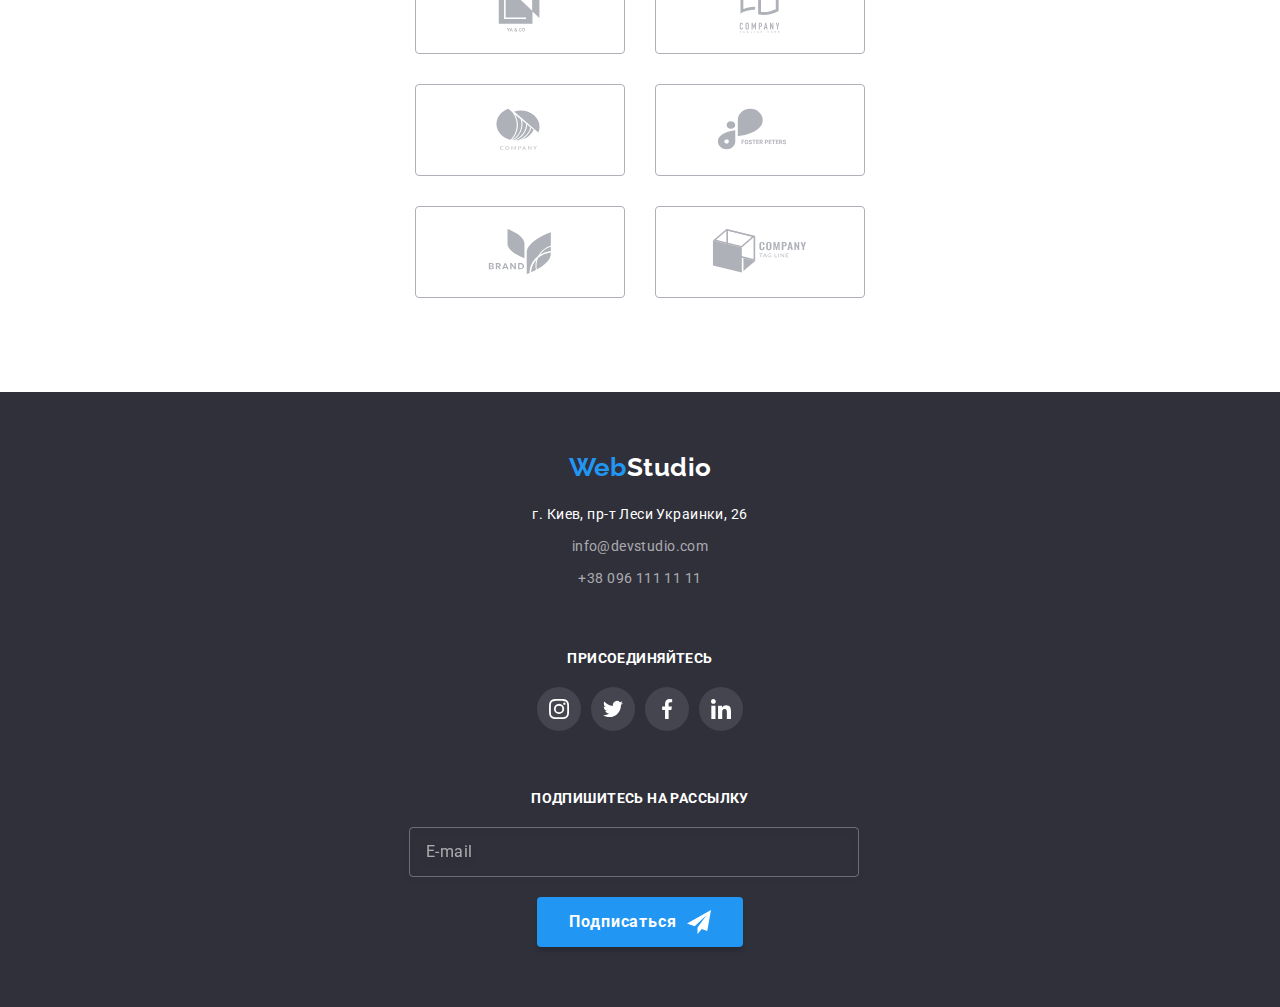
==== commit 797bec37: "добавила меню для осн.страницы моб." ====
--- a/index.html
+++ b/index.html
@@ -17,7 +17,7 @@
     <link rel="stylesheet" href="./css/main.min.css" />
   </head>
 
-  <body class="body">
+  <body class="body modal-open">
     <header class="headder">
       <div class="container headder__container">
         <nav class="nav">
@@ -25,40 +25,51 @@
             ><span class="logo--accent" lang="en">Web</span><span lang="en">Studio</span>
           </a>
 
-          <button type="button" class="button-mobil">
-            <svg width="40px" height="40px">
-              <use href="./images/icons.svg#icon-menu"></use>
-              <use href="./images/icons.svg#icon-close"></use>
+          <button
+            type="button"
+            class="button-mobil"
+            aria-expanded="false"
+            aria-controls="menu-container"
+            data-menu-button
+          >
+            <svg width="40px" height="40px" aria-label="Мобильное меню">
+              <use class="icon-menu" href="./images/icons.svg#icon-close"></use>
+              <use class="icon-close" href="./images/icons.svg#icon-menu"></use>
             </svg>
           </button>
 
-          <ul class="site-nav">
-            <li class="site-nav__item">
-              <a class="site-nav__link site-nav__link--activ" href="./index.html">Студия</a>
-            </li>
-            <li class="site-nav__item">
-              <a class="site-nav__link" href="./portfolio.html">Портфолио</a>
-            </li>
-            <li class="site-nav__item"><a class="site-nav__link" href="">Контакты</a></li>
-          </ul>
+          <div class="menu-mobil" id="menu-mobil" data-menu>
+            <div class="navigation">
+              <ul class="site-nav">
+                <li class="site-nav__item">
+                  <a class="site-nav__link site-nav__link--activ" href="./index.html">Студия</a>
+                </li>
+                <li class="site-nav__item">
+                  <a class="site-nav__link" href="./portfolio.html">Портфолио</a>
+                </li>
+                <li class="site-nav__item"><a class="site-nav__link" href="">Контакты</a></li>
+              </ul>
+            </div>
+            <div class="contacts">
+              <ul class="contact">
+                <li class="contact__item contact__iten--mail">
+                  <a class="contact__link" href="emailto:info@devstudio.com" lang="en">
+                    <svg class="contact__icon" width="16" height="12">
+                      <use href="./images/icons.svg#icon-mail"></use></svg
+                    >info@devstudio.com</a
+                  >
+                </li>
+                <li class="contact__item contact__iten--numb">
+                  <a class="contact__link" href="tel:+380961111111"
+                    ><svg class="contact__icon" width="10" height="16">
+                      <use href="./images/icons.svg#icon-smartphone"></use></svg
+                    >+38 096 111 11 11</a
+                  >
+                </li>
+              </ul>
+            </div>
+          </div>
         </nav>
-
-        <ul class="contact">
-          <li class="contact__item">
-            <a class="contact__link" href="emailto:info@devstudio.com" lang="en">
-              <svg class="contact__icon" width="16" height="12">
-                <use href="./images/icons.svg#icon-mail"></use></svg
-              >info@devstudio.com</a
-            >
-          </li>
-          <li class="contact__item">
-            <a class="contact__link" href="tel:+380961111111"
-              ><svg class="contact__icon" width="10" height="16">
-                <use href="./images/icons.svg#icon-smartphone"></use></svg
-              >+38 096 111 11 11</a
-            >
-          </li>
-        </ul>
       </div>
     </header>
 
--- a/css/main.min.css
+++ b/css/main.min.css
@@ -1,2 +1,2 @@
-h1,h2,h3,p,ul{margin:0;padding-left:0}.body{font-family:roboto,sans-serif;font-size:14px;line-height:1.71;letter-spacing:0.03em;background-color:#fff;color:#757575}ul{list-style:none}.container{margin-left:auto;margin-right:auto;padding-left:15px;padding-right:15px}@media screen and (min-width: 480px){.container{width:480px}}@media screen and (min-width: 768px){.container{width:768px}}@media screen and (min-width: 1200px){.container{width:1200px}}.visually-hidden{position:absolute;width:1px;height:1px;margin:-1px;border:0;padding:0;white-space:nowrap;-webkit-clip-path:inset(100%);clip-path:inset(100%);clip:rect(0 0 0 0);overflow:hidden}.section-title{margin-bottom:30px;font-weight:700;font-size:28px;line-height:1.17;text-align:center;color:#212121}@media screen and (min-width: 1200px){.section-title{font-size:36px;margin-bottom:50px}}.feature-list__content,.social__links,.clients__list,.clients__links,.footer-form__button{display:-webkit-box;display:-ms-flexbox;display:flex;-webkit-box-align:center;-ms-flex-align:center;align-items:center}.headder{border-bottom:1px solid #ececec}.logo{display:block;padding-top:16px;padding-bottom:16px;font-family:raleway,sans-serif;font-weight:700;font-size:24px;line-height:1.17;text-decoration:none;color:#212121;-webkit-transition:color 250ms cubic-bezier(0.4, 0, 0.2, 1);transition:color 250ms cubic-bezier(0.4, 0, 0.2, 1)}.logo:hover,.logo:focus{color:#2196f3}.logo--accent{color:#2196f3}@media (min-width: 768px){.logo{padding-top:26px;padding-bottom:26px}}@media (min-width: 1200px){.logo{padding-top:25px;padding-bottom:24px}}@media (min-width: 1200px){.logo{font-size:26px;line-height:1.19}}.site-nav{display:none}.contact{display:none}.nav{display:-webkit-box;display:-ms-flexbox;display:flex;-webkit-box-align:center;-ms-flex-align:center;align-items:center;-webkit-box-pack:justify;-ms-flex-pack:justify;justify-content:space-between}.hero{margin-left:auto;margin-right:auto;padding-top:118px;padding-bottom:118px;text-align:center;background-image:-webkit-gradient(linear, left top, right top, from(rgba(47,48,58,0.4)), to(rgba(47,48,58,0.4))),url(../images/header-img.jpg);background-image:linear-gradient(to right, rgba(47,48,58,0.4), rgba(47,48,58,0.4)),url(../images/header-img.jpg);background-repeat:no-repeat;background-position:center;background-size:cover;background-color:rgba(47,48,58,0.4);max-width:1600px}@media (min-width: 768px){.hero{padding-top:26px;padding-bottom:26px;background-image:-webkit-gradient(linear, left top, right top, from(rgba(47,48,58,0.4)), to(rgba(47,48,58,0.4))),url(../images/header-img-tablet.jpg);background-image:linear-gradient(to right, rgba(47,48,58,0.4), rgba(47,48,58,0.4)),url(../images/header-img-tablet.jpg)}}@media (min-width: 1200px){.hero{padding-top:200px;padding-bottom:200px;height:600px;background-image:-webkit-gradient(linear, left top, right top, from(rgba(47,48,58,0.4)), to(rgba(47,48,58,0.4))),url(../images/hero-background.jpg);background-image:linear-gradient(to right, rgba(47,48,58,0.4), rgba(47,48,58,0.4)),url(../images/hero-background.jpg)}}.hero__title{margin-bottom:30px;font-weight:900;font-size:26px;line-height:1.62;letter-spacing:0.06em;text-transform:uppercase;color:#fff}@media (min-width: 768px){.hero__title{padding-top:26px;padding-bottom:26px}}@media (min-width: 1200px){.hero__title{font-size:44px;line-height:1.36}}.button{padding:10px 32px;border:none;border-radius:4px;cursor:pointer;font-weight:700;font-size:16px;line-height:1.88;letter-spacing:0.06em;background-color:#2196f3;-webkit-box-shadow:0px 4px 4px rgba(0,0,0,0.15);box-shadow:0px 4px 4px rgba(0,0,0,0.15);color:#fff;font-family:inherit;-webkit-transition:background-color 250ms cubic-bezier(0.4, 0, 0.2, 1);transition:background-color 250ms cubic-bezier(0.4, 0, 0.2, 1)}.button:hover,.button:focus{background-color:#188ce8}.benefits{padding-top:60px;padding-bottom:60px}@media (min-width: 1200px){.benefits{padding-top:94px;padding-bottom:94px}}.feature-list__content{-webkit-box-pack:center;-ms-flex-pack:center;justify-content:center;background-color:#f5f4fa;height:120px;margin-bottom:30px}.feature-list__title{font-weight:700;font-size:14px;line-height:1.14;text-transform:uppercase;margin-bottom:10px;color:#212121}@media (max-width: 480px){.feature-list__title{text-align:center}}@media (max-width: 480px){.feature-list__item+.feature-list__item{margin-top:30px}}.work{display:none}.our-team{background-color:#f5f4fa;padding-top:60px;padding-bottom:60px}@media (min-width: 1200px){.our-team{padding-top:94px;padding-bottom:94px}}.our-team__item{-webkit-box-shadow:0px 1px 3px rgba(0,0,0,0.12),0px 1px 1px rgba(0,0,0,0.14),0px 2px 1px rgba(0,0,0,0.2);box-shadow:0px 1px 3px rgba(0,0,0,0.12),0px 1px 1px rgba(0,0,0,0.14),0px 2px 1px rgba(0,0,0,0.2)}@media (max-width: 480px){.our-team__item+.our-team__item{margin-top:30px}}.our-team__img{display:block;max-width:100%;height:auto}.our-team__desc{padding:30px 32px;border-radius:0px 0px 4px 4px;background-color:#fff}.our-team__title{font-weight:500;font-size:16px;line-height:1.19;margin-bottom:10px;text-align:center;color:#212121}.our-team__position{font-size:16px;line-height:1.19;text-align:center;margin-bottom:16px}.socials{display:-webkit-box;display:-ms-flexbox;display:flex;text-align:center;-webkit-box-pack:center;-ms-flex-pack:center;justify-content:center}.social__item:not(:last-child){margin-right:10px}.social__links{-webkit-box-pack:center;-ms-flex-pack:center;justify-content:center;border-radius:50%;width:44px;height:44px;fill:#afb1b8;-webkit-transition:fill 250ms cubic-bezier(0.4, 0, 0.2, 1),background-color 250ms cubic-bezier(0.4, 0, 0.2, 1);transition:fill 250ms cubic-bezier(0.4, 0, 0.2, 1),background-color 250ms cubic-bezier(0.4, 0, 0.2, 1)}.social__links:hover,.social__links:focus{fill:#fff;background-color:#2196f3}.clients{padding-top:60px;padding-bottom:60px}@media (min-width: 1200px){.clients{padding-top:94px;padding-bottom:94px}}.clients__list{-webkit-box-pack:center;-ms-flex-pack:center;justify-content:center;-ms-flex-wrap:wrap;flex-wrap:wrap;margin:-15px}.clients__links{-webkit-box-pack:center;-ms-flex-pack:center;justify-content:center;border:1px solid #afb1b8;border-radius:4px;height:92px;fill:#afb1b8;-webkit-transition:fill 250ms cubic-bezier(0.4, 0, 0.2, 1),border 250ms cubic-bezier(0.4, 0, 0.2, 1);transition:fill 250ms cubic-bezier(0.4, 0, 0.2, 1),border 250ms cubic-bezier(0.4, 0, 0.2, 1)}.clients__links:hover,.clients__links:focus{border:1px solid #2196f3;fill:#2196f3}.clients__item{width:calc((100% - 4 * 15px) / 2);margin:15px}.footer{padding-top:60px;padding-bottom:60px;text-align:center;background-color:#2f303a}.footer__logo{display:block;padding:0;margin-bottom:20px;color:#fff;-webkit-transition:color 250ms cubic-bezier(0.4, 0, 0.2, 1);transition:color 250ms cubic-bezier(0.4, 0, 0.2, 1)}.footer__logo:hover,.footer__logo:focus{color:#2196f3}.address{font-style:normal}.address__title{margin-bottom:8px;color:#fff}.address__link{display:inline-block;text-decoration:none;color:rgba(255,255,255,0.6);-webkit-transition:color 250ms cubic-bezier(0.4, 0, 0.2, 1);transition:color 250ms cubic-bezier(0.4, 0, 0.2, 1)}.address__link:hover,.address__link:focus{color:#2196f3}.address__item:not(:last-child){margin-bottom:8px}.address__list{margin-bottom:60px}.join{margin-bottom:60px}.footer__title{display:block;margin-bottom:20px;color:#fff;font-weight:700;font-size:14px;line-height:1.14;text-transform:uppercase}.join__item{border-radius:50%;background-color:rgba(255,255,255,0.1)}.join__icon{fill:#fff}.footer-form{display:-webkit-box;display:-ms-flexbox;display:flex;-webkit-box-orient:vertical;-webkit-box-direction:normal;-ms-flex-direction:column;flex-direction:column;-webkit-box-align:center;-ms-flex-align:center;align-items:center;-webkit-box-pack:center;-ms-flex-pack:center;justify-content:center;text-align:center}.footer-form__mail{margin-bottom:20px;padding:15px 16px;margin-right:12px;width:100%;height:50px;border:1px solid rgba(255,255,255,0.3);background-color:transparent;outline:transparent;-webkit-filter:drop-shadow(0px 4px 4px rgba(0,0,0,0.15));filter:drop-shadow(0px 4px 4px rgba(0,0,0,0.15));border-radius:4px;-webkit-transition:border 250ms cubic-bezier(0.4, 0, 0.2, 1);transition:border 250ms cubic-bezier(0.4, 0, 0.2, 1)}.footer-form__mail::-webkit-input-placeholder{font-size:16px;line-height:1.25;letter-spacing:0.03em;color:rgba(255,255,255,0.6)}.footer-form__mail:-ms-input-placeholder{font-size:16px;line-height:1.25;letter-spacing:0.03em;color:rgba(255,255,255,0.6)}.footer-form__mail::-ms-input-placeholder{font-size:16px;line-height:1.25;letter-spacing:0.03em;color:rgba(255,255,255,0.6)}.footer-form__mail::placeholder{font-size:16px;line-height:1.25;letter-spacing:0.03em;color:rgba(255,255,255,0.6)}.footer-form__mail:hover,.footer-form__mail:focus{border:1px solid #2196f3}.footer-form__button{-webkit-box-pack:center;-ms-flex-pack:center;justify-content:center}.footer-form__icon{margin-left:10px}
+h1,h2,h3,p,ul{margin:0;padding-left:0}.body{font-family:roboto,sans-serif;font-size:14px;line-height:1.71;letter-spacing:0.03em;background-color:#fff;color:#757575}ul{list-style:none}.container{margin-left:auto;margin-right:auto;max-width:1200px;padding:0 15px}@media screen and (min-width: 480px){.container{max-width:480px}}@media screen and (max-width: 768px){.container{max-width:768px}}@media screen and (max-width: 1200px){.container{max-width:1200px}}.visually-hidden{position:absolute;width:1px;height:1px;margin:-1px;border:0;padding:0;white-space:nowrap;-webkit-clip-path:inset(100%);clip-path:inset(100%);clip:rect(0 0 0 0);overflow:hidden}.section-title{margin-bottom:30px;font-weight:700;font-size:28px;line-height:1.17;text-align:center;color:#212121}@media screen and (min-width: 1200px){.section-title{font-size:36px;margin-bottom:50px}}.feature-list__content,.social__links,.clients__list,.clients__links,.footer-form__button,.modal__button,.checkbox__label,.project__dropdown{display:-webkit-box;display:-ms-flexbox;display:flex;-webkit-box-align:center;-ms-flex-align:center;align-items:center}.headder{position:relative;border-bottom:1px solid #ececec}.logo{display:block;padding-top:16px;padding-bottom:16px;font-family:raleway,sans-serif;font-weight:700;font-size:24px;line-height:1.17;text-decoration:none;color:#212121;-webkit-transition:color 250ms cubic-bezier(0.4, 0, 0.2, 1);transition:color 250ms cubic-bezier(0.4, 0, 0.2, 1)}.logo:hover,.logo:focus{color:#2196f3}.logo--accent{color:#2196f3}@media (min-width: 768px){.logo{padding-top:26px;padding-bottom:26px}}@media (min-width: 1200px){.logo{padding-top:25px;padding-bottom:24px}}@media (min-width: 1200px){.logo{font-size:26px;line-height:1.19}}.nav{display:-webkit-box;display:-ms-flexbox;display:flex;-webkit-box-align:center;-ms-flex-align:center;align-items:center;-webkit-box-pack:justify;-ms-flex-pack:justify;justify-content:space-between}.hero{margin-left:auto;margin-right:auto;padding-top:118px;padding-bottom:118px;text-align:center;background-image:-webkit-gradient(linear, left top, right top, from(rgba(47,48,58,0.4)), to(rgba(47,48,58,0.4))),url(../images/header-img.jpg);background-image:linear-gradient(to right, rgba(47,48,58,0.4), rgba(47,48,58,0.4)),url(../images/header-img.jpg);background-repeat:no-repeat;background-position:center;background-size:cover;background-color:rgba(47,48,58,0.4);max-width:1600px}@media (min-width: 768px){.hero{padding-top:26px;padding-bottom:26px;background-image:-webkit-gradient(linear, left top, right top, from(rgba(47,48,58,0.4)), to(rgba(47,48,58,0.4))),url(../images/header-img-tablet.jpg);background-image:linear-gradient(to right, rgba(47,48,58,0.4), rgba(47,48,58,0.4)),url(../images/header-img-tablet.jpg)}}@media (min-width: 1200px){.hero{padding-top:200px;padding-bottom:200px;height:600px;background-image:-webkit-gradient(linear, left top, right top, from(rgba(47,48,58,0.4)), to(rgba(47,48,58,0.4))),url(../images/hero-background.jpg);background-image:linear-gradient(to right, rgba(47,48,58,0.4), rgba(47,48,58,0.4)),url(../images/hero-background.jpg)}}.hero__title{margin-bottom:30px;font-weight:900;font-size:26px;line-height:1.62;letter-spacing:0.06em;text-transform:uppercase;color:#fff}@media (min-width: 768px){.hero__title{padding-top:26px;padding-bottom:26px}}@media (min-width: 1200px){.hero__title{font-size:44px;line-height:1.36}}.button{padding:10px 32px;border:none;border-radius:4px;cursor:pointer;font-weight:700;font-size:16px;line-height:1.88;letter-spacing:0.06em;background-color:#2196f3;-webkit-box-shadow:0px 4px 4px rgba(0,0,0,0.15);box-shadow:0px 4px 4px rgba(0,0,0,0.15);color:#fff;font-family:inherit;-webkit-transition:background-color 250ms cubic-bezier(0.4, 0, 0.2, 1);transition:background-color 250ms cubic-bezier(0.4, 0, 0.2, 1)}.button:hover,.button:focus{background-color:#188ce8}.benefits{padding-top:60px;padding-bottom:60px}@media (min-width: 1200px){.benefits{padding-top:94px;padding-bottom:94px}}.feature-list__content{-webkit-box-pack:center;-ms-flex-pack:center;justify-content:center;background-color:#f5f4fa;height:120px;margin-bottom:30px}.feature-list__title{font-weight:700;font-size:14px;line-height:1.14;text-transform:uppercase;margin-bottom:10px;color:#212121}@media (max-width: 480px){.feature-list__title{text-align:center}}@media (max-width: 480px){.feature-list__item+.feature-list__item{margin-top:30px}}.work{display:none}.our-team{background-color:#f5f4fa;padding-top:60px;padding-bottom:60px}@media (min-width: 1200px){.our-team{padding-top:94px;padding-bottom:94px}}.our-team__item{-webkit-box-shadow:0px 1px 3px rgba(0,0,0,0.12),0px 1px 1px rgba(0,0,0,0.14),0px 2px 1px rgba(0,0,0,0.2);box-shadow:0px 1px 3px rgba(0,0,0,0.12),0px 1px 1px rgba(0,0,0,0.14),0px 2px 1px rgba(0,0,0,0.2)}@media (max-width: 480px){.our-team__item+.our-team__item{margin-top:30px}}.our-team__img{display:block;max-width:100%;height:auto}.our-team__desc{padding:30px 32px;border-radius:0px 0px 4px 4px;background-color:#fff}.our-team__title{font-weight:500;font-size:16px;line-height:1.19;margin-bottom:10px;text-align:center;color:#212121}.our-team__position{font-size:16px;line-height:1.19;text-align:center;margin-bottom:16px}.socials{display:-webkit-box;display:-ms-flexbox;display:flex;text-align:center;-webkit-box-pack:center;-ms-flex-pack:center;justify-content:center}.social__item:not(:last-child){margin-right:10px}.social__links{-webkit-box-pack:center;-ms-flex-pack:center;justify-content:center;border-radius:50%;width:44px;height:44px;fill:#afb1b8;-webkit-transition:fill 250ms cubic-bezier(0.4, 0, 0.2, 1),background-color 250ms cubic-bezier(0.4, 0, 0.2, 1);transition:fill 250ms cubic-bezier(0.4, 0, 0.2, 1),background-color 250ms cubic-bezier(0.4, 0, 0.2, 1)}.social__links:hover,.social__links:focus{fill:#fff;background-color:#2196f3}.clients{padding-top:60px;padding-bottom:60px}@media (min-width: 1200px){.clients{padding-top:94px;padding-bottom:94px}}.clients__list{-webkit-box-pack:center;-ms-flex-pack:center;justify-content:center;-ms-flex-wrap:wrap;flex-wrap:wrap;margin:-15px}.clients__links{-webkit-box-pack:center;-ms-flex-pack:center;justify-content:center;border:1px solid #afb1b8;border-radius:4px;height:92px;fill:#afb1b8;-webkit-transition:fill 250ms cubic-bezier(0.4, 0, 0.2, 1),border 250ms cubic-bezier(0.4, 0, 0.2, 1);transition:fill 250ms cubic-bezier(0.4, 0, 0.2, 1),border 250ms cubic-bezier(0.4, 0, 0.2, 1)}.clients__links:hover,.clients__links:focus{border:1px solid #2196f3;fill:#2196f3}.clients__item{width:calc((100% - 4 * 15px) / 2);margin:15px}.footer{padding-top:60px;padding-bottom:60px;text-align:center;background-color:#2f303a}.footer__logo{display:block;padding:0;margin-bottom:20px;color:#fff;-webkit-transition:color 250ms cubic-bezier(0.4, 0, 0.2, 1);transition:color 250ms cubic-bezier(0.4, 0, 0.2, 1)}.footer__logo:hover,.footer__logo:focus{color:#2196f3}.address{font-style:normal}.address__title{margin-bottom:8px;color:#fff}.address__link{display:inline-block;text-decoration:none;color:rgba(255,255,255,0.6);-webkit-transition:color 250ms cubic-bezier(0.4, 0, 0.2, 1);transition:color 250ms cubic-bezier(0.4, 0, 0.2, 1)}.address__link:hover,.address__link:focus{color:#2196f3}.address__item:not(:last-child){margin-bottom:8px}.address__list{margin-bottom:60px}.join{margin-bottom:60px}.footer__title{display:block;margin-bottom:20px;color:#fff;font-weight:700;font-size:14px;line-height:1.14;text-transform:uppercase}.join__item{border-radius:50%;background-color:rgba(255,255,255,0.1)}.join__icon{fill:#fff}.footer-form{display:-webkit-box;display:-ms-flexbox;display:flex;-webkit-box-orient:vertical;-webkit-box-direction:normal;-ms-flex-direction:column;flex-direction:column;-webkit-box-align:center;-ms-flex-align:center;align-items:center;-webkit-box-pack:center;-ms-flex-pack:center;justify-content:center;text-align:center}.footer-form__mail{margin-bottom:20px;padding:15px 16px;margin-right:12px;width:100%;height:50px;border:1px solid rgba(255,255,255,0.3);background-color:transparent;outline:transparent;-webkit-filter:drop-shadow(0px 4px 4px rgba(0,0,0,0.15));filter:drop-shadow(0px 4px 4px rgba(0,0,0,0.15));border-radius:4px;-webkit-transition:border 250ms cubic-bezier(0.4, 0, 0.2, 1);transition:border 250ms cubic-bezier(0.4, 0, 0.2, 1)}.footer-form__mail::-webkit-input-placeholder{font-size:16px;line-height:1.25;letter-spacing:0.03em;color:rgba(255,255,255,0.6)}.footer-form__mail:-ms-input-placeholder{font-size:16px;line-height:1.25;letter-spacing:0.03em;color:rgba(255,255,255,0.6)}.footer-form__mail::-ms-input-placeholder{font-size:16px;line-height:1.25;letter-spacing:0.03em;color:rgba(255,255,255,0.6)}.footer-form__mail::placeholder{font-size:16px;line-height:1.25;letter-spacing:0.03em;color:rgba(255,255,255,0.6)}.footer-form__mail:hover,.footer-form__mail:focus{border:1px solid #2196f3}.footer-form__button{-webkit-box-pack:center;-ms-flex-pack:center;justify-content:center}.footer-form__icon{margin-left:10px}.button-mobil{display:-webkit-inline-box;display:-ms-inline-flexbox;display:inline-flex;margin:0;padding:0;border:none;background-color:transparent;z-index:20}.button-mobil:hover .icon-menu,.button-mobil:focus .icon-menu{fill:#2196f3}.button-mobil:hover .icon-close,.button-mobil:focus .icon-close{fill:#2196f3}.button-mobil.is-open .icon-close{display:block}.button-mobil.is-open .icon-menu{display:none}@media (min-width: 760px){.button-mobil{display:none}}.icon-close{display:none}.menu-mobil{background:#fff;-webkit-box-shadow:0px 4px 8px rgba(0,0,0,0.04),0px 2px 4px rgba(0,0,0,0.08),0px 1px 3px rgba(0,0,0,0.16);box-shadow:0px 4px 8px rgba(0,0,0,0.04),0px 2px 4px rgba(0,0,0,0.08),0px 1px 3px rgba(0,0,0,0.16);padding:20px;font-size:20px}@media screen and (max-width: 767px){.menu-mobil{display:none;position:absolute;top:0;left:0;width:100%;padding:48px 40px}.menu-mobil.is-open{display:block}}@media screen and (min-width: 768px){.menu-mobil{display:-webkit-box;display:-ms-flexbox;display:flex;-webkit-box-pack:justify;-ms-flex-pack:justify;justify-content:space-between;-webkit-box-flex:1;-ms-flex-positive:1;flex-grow:1}}.site-nav__link{display:block;padding-bottom:32px;font-weight:500;line-height:1.17;letter-spacing:0.02em;text-decoration:none;color:#212121;-webkit-transition:color 250ms cubic-bezier(0.4, 0, 0.2, 1);transition:color 250ms cubic-bezier(0.4, 0, 0.2, 1)}.site-nav__link:hover,.site-nav__link:focus{color:#2196f3}@media screen and (max-width: 767px){.site-nav__link{font-size:40px}}@media (max-width: 767px){.site-nav{margin-bottom:302px}}.site-nav__link--activ{color:#2196f3}@media (max-width: 767px){.site-nav__link--activ{padding-bottom:35.71px}}.contact__link{display:block;font-weight:500;line-height:1.17;letter-spacing:0.02em;text-decoration:none;color:#757575;-webkit-transition:color 250ms cubic-bezier(0.4, 0, 0.2, 1);transition:color 250ms cubic-bezier(0.4, 0, 0.2, 1);padding-bottom:32px}.contact__link:hover,.contact__link:focus{color:#2196f3}@media (max-width: 767px){.contact__link{font-size:24px}}@media (max-width: 767px){:hover,:focus{font-size:34px}}.contact__icon{margin-right:10px;fill:currentColor}@media (max-width: 767px){.contact__icon{display:none}}.contact{display:-webkit-box;display:-ms-flexbox;display:flex;-webkit-box-orient:vertical;-webkit-box-direction:normal;-ms-flex-direction:column;flex-direction:column}.contact__iten--numb{-webkit-box-ordinal-group:2;-ms-flex-order:1;order:1}.contact__iten--mail{-webkit-box-ordinal-group:3;-ms-flex-order:2;order:2}.backdrop{position:fixed;top:0;left:0;width:100%;height:100%;background-color:rgba(0,0,0,0.2);opacity:1;-webkit-transition:opacity 250ms cubic-bezier(0.4, 0, 0.2, 1),visibility 250ms cubic-bezier(0.4, 0, 0.2, 1);transition:opacity 250ms cubic-bezier(0.4, 0, 0.2, 1),visibility 250ms cubic-bezier(0.4, 0, 0.2, 1);overflow-y:scroll}.backdrop.is-hidden{visibility:hidden;opacity:0;pointer-events:none}.backdrop.is-hidden .modal{-webkit-transform:translate(-50%, -50%) scale(0);transform:translate(-50%, -50%) scale(0)}.modal{position:absolute;top:50%;left:50%;-webkit-transform:translate(-50%, -50%) scale(1);transform:translate(-50%, -50%) scale(1);-webkit-transition:-webkit-transform 250ms cubic-bezier(0.4, 0, 0.2, 1);transition:-webkit-transform 250ms cubic-bezier(0.4, 0, 0.2, 1);transition:transform 250ms cubic-bezier(0.4, 0, 0.2, 1);transition:transform 250ms cubic-bezier(0.4, 0, 0.2, 1), -webkit-transform 250ms cubic-bezier(0.4, 0, 0.2, 1);padding:40px;min-width:450px;min-height:609px;background-color:#fff;-webkit-box-shadow:0px 1px 3px rgba(0,0,0,0.12),0px 1px 1px rgba(0,0,0,0.14),0px 2px 1px rgba(0,0,0,0.2);box-shadow:0px 1px 3px rgba(0,0,0,0.12),0px 1px 1px rgba(0,0,0,0.14),0px 2px 1px rgba(0,0,0,0.2);border-radius:4px;opacity:1}@media (min-width: 600px){.modal{position:absolute;top:50%;left:50%;-webkit-transform:translate(-50%, -50%) scale(1);transform:translate(-50%, -50%) scale(1);-webkit-transition:-webkit-transform 250ms cubic-bezier(0.4, 0, 0.2, 1);transition:-webkit-transform 250ms cubic-bezier(0.4, 0, 0.2, 1);transition:transform 250ms cubic-bezier(0.4, 0, 0.2, 1);transition:transform 250ms cubic-bezier(0.4, 0, 0.2, 1), -webkit-transform 250ms cubic-bezier(0.4, 0, 0.2, 1)}}.modal__button{-webkit-box-pack:center;-ms-flex-pack:center;justify-content:center;position:absolute;padding:0;top:8px;right:8px;width:30px;height:30px;border:1px solid rgba(0,0,0,0.1);border-radius:50%;background-color:#fff;cursor:pointer;fill:#000;-webkit-transition:fill 250ms cubic-bezier(0.4, 0, 0.2, 1);transition:fill 250ms cubic-bezier(0.4, 0, 0.2, 1)}.modal__button:hover,.modal__button:focus{fill:#2196f3}.form__title{display:block;margin-bottom:12px;color:#212121;font-weight:700;font-size:20px;line-height:1.15;text-align:center;letter-spacing:0.03em}.form{text-align:center}.form__field{display:-webkit-box;display:-ms-flexbox;display:flex;-webkit-box-orient:vertical;-webkit-box-direction:normal;-ms-flex-direction:column;flex-direction:column;margin-bottom:10px}.form__input{padding:12px 15px 12px 42px;width:100%;height:40px;border:1px solid rgba(33,33,33,0.2);border-radius:4px;cursor:pointer;-webkit-transition:border 250ms cubic-bezier(0.4, 0, 0.2, 1),outline-color 250ms cubic-bezier(0.4, 0, 0.2, 1),fill 250ms cubic-bezier(0.4, 0, 0.2, 1);transition:border 250ms cubic-bezier(0.4, 0, 0.2, 1),outline-color 250ms cubic-bezier(0.4, 0, 0.2, 1),fill 250ms cubic-bezier(0.4, 0, 0.2, 1)}.form__input:hover,.form__input:focus{border:1px solid #2196f3;outline-color:#2196f3}.form__input:focus-within>.form__icon{fill:#2196f3}.form__input:hover ~ .form__icon{fill:#2196f3}.form__text{text-align:left;margin-bottom:4px;font-size:12px;line-height:1.17;letter-spacing:0.01em;color:#757575}.form__thumb{position:relative}.form__icon{position:absolute;top:50%;left:12px;-webkit-transform:translateY(-50%);transform:translateY(-50%);cursor:pointer;fill:#212121;-webkit-transition:fill 250ms cubic-bezier(0.4, 0, 0.2, 1);transition:fill 250ms cubic-bezier(0.4, 0, 0.2, 1)}.form__field--comment{margin-bottom:20px}.form__textarea{padding:12px 16px;border:1px solid rgba(33,33,33,0.2);border-radius:4px;resize:none;width:100%;height:120px;cursor:pointer;-webkit-transition:border 250ms cubic-bezier(0.4, 0, 0.2, 1),outline-color 250ms cubic-bezier(0.4, 0, 0.2, 1);transition:border 250ms cubic-bezier(0.4, 0, 0.2, 1),outline-color 250ms cubic-bezier(0.4, 0, 0.2, 1)}.form__textarea::-webkit-input-placeholder{font-size:12px;line-height:1.17;letter-spacing:0.01em;color:rgba(117,117,117,0.5)}.form__textarea:-ms-input-placeholder{font-size:12px;line-height:1.17;letter-spacing:0.01em;color:rgba(117,117,117,0.5)}.form__textarea::-ms-input-placeholder{font-size:12px;line-height:1.17;letter-spacing:0.01em;color:rgba(117,117,117,0.5)}.form__textarea::placeholder{font-size:12px;line-height:1.17;letter-spacing:0.01em;color:rgba(117,117,117,0.5)}.form__textarea:hover,.form__textarea:focus{border:1px solid #2196f3;outline-color:#2196f3}.checkbox{margin-bottom:31px}.checkbox__icon{margin-right:4px;width:16px;height:15px;border:2px solid #212121;border-radius:2px}.checkbox__input:checked+.checkbox__icon{background-color:#2196f3;border-color:#2196f3;background-origin:border-box}.checkbox__input:focus+.checkbox__icon,.checkbox__input:hover+.checkbox__icon{border-color:#2196f3}.checkbox__label{-webkit-box-pack:center;-ms-flex-pack:center;justify-content:center;font-size:12px;line-height:1.17;letter-spacing:0.03em;color:#757575;cursor:pointer}@media (min-width: 1200px){.checkbox__label{font-size:14px}}.checkbox__input{-webkit-appearance:none;-moz-appearance:none;appearance:none;position:absolute}.checkbox__conditions{color:#2196f3;-webkit-text-decoration-line:underline;text-decoration-line:underline}.checkbox__button{padding:10px 55px 10px 56px}.portfolio-nav{padding-top:60px;padding-bottom:60px}.filter__list{display:-webkit-box;display:-ms-flexbox;display:flex;-ms-flex-wrap:wrap;flex-wrap:wrap;margin-bottom:-15px}.filter__button{border:none;border-radius:4px;font-family:inherit;font-weight:500;font-size:16px;line-height:1.63;cursor:pointer;text-align:center;padding:6px 22px;display:block;background-color:#f5f4fa;color:#212121;-webkit-transition:background-color 250ms cubic-bezier(0.4, 0, 0.2, 1),color 250ms cubic-bezier(0.4, 0, 0.2, 1),-webkit-box-shadow 250ms cubic-bezier(0.4, 0, 0.2, 1);transition:background-color 250ms cubic-bezier(0.4, 0, 0.2, 1),color 250ms cubic-bezier(0.4, 0, 0.2, 1),-webkit-box-shadow 250ms cubic-bezier(0.4, 0, 0.2, 1);transition:background-color 250ms cubic-bezier(0.4, 0, 0.2, 1),color 250ms cubic-bezier(0.4, 0, 0.2, 1),box-shadow 250ms cubic-bezier(0.4, 0, 0.2, 1);transition:background-color 250ms cubic-bezier(0.4, 0, 0.2, 1),color 250ms cubic-bezier(0.4, 0, 0.2, 1),box-shadow 250ms cubic-bezier(0.4, 0, 0.2, 1),-webkit-box-shadow 250ms cubic-bezier(0.4, 0, 0.2, 1)}.filter__button:hover,.filter__button:focus{background-color:#2196f3;color:#fff;-webkit-box-shadow:0px 3px 1px rgba(0,0,0,0.1),0px 1px 2px rgba(0,0,0,0.08),0px 2px 2px rgba(0,0,0,0.12);box-shadow:0px 3px 1px rgba(0,0,0,0.1),0px 1px 2px rgba(0,0,0,0.08),0px 2px 2px rgba(0,0,0,0.12)}.filter__item{margin-right:8px;margin-bottom:15px}.filter__item:nth-child(n+4){margin-bottom:0px}.project__list{margin-top:60px}.project__item+.project__item{margin-top:30px}.project__link{display:block;text-decoration:none;-webkit-transition:-webkit-box-shadow 250ms cubic-bezier(0.4, 0, 0.2, 1);transition:-webkit-box-shadow 250ms cubic-bezier(0.4, 0, 0.2, 1);transition:box-shadow 250ms cubic-bezier(0.4, 0, 0.2, 1);transition:box-shadow 250ms cubic-bezier(0.4, 0, 0.2, 1), -webkit-box-shadow 250ms cubic-bezier(0.4, 0, 0.2, 1)}.project__link:hover,.project__link:focus{-webkit-box-shadow:0px 1px 1px rgba(0,0,0,0.12),0px 4px 4px rgba(0,0,0,0.06),1px 4px 6px rgba(0,0,0,0.16);box-shadow:0px 1px 1px rgba(0,0,0,0.12),0px 4px 4px rgba(0,0,0,0.06),1px 4px 6px rgba(0,0,0,0.16)}.project__img{display:block;max-width:100%;height:auto}.project__title{font-size:18px;line-height:2;letter-spacing:0.06em;font-weight:700;margin-bottom:4px;color:#212121}.project__subtitle{font-size:16px;line-height:1.88;color:#757575}.project__card{padding:22px 24px;border-left:1px solid #eee;border-right:1px solid #eee;border-bottom:1px solid #eee}.project__thumb{position:relative;overflow:hidden}.project__dropdown{position:absolute;-webkit-box-pack:center;-ms-flex-pack:center;justify-content:center;padding:63px 24px;top:0;left:0;width:100%;height:100%;background-color:rgba(33,150,243,0.9);font-size:18px;line-height:1.56;color:#fff;-webkit-transform:translateY(101%);transform:translateY(101%);-webkit-transition:-webkit-transform 250ms cubic-bezier(0.4, 0, 0.2, 1);transition:-webkit-transform 250ms cubic-bezier(0.4, 0, 0.2, 1);transition:transform 250ms cubic-bezier(0.4, 0, 0.2, 1);transition:transform 250ms cubic-bezier(0.4, 0, 0.2, 1), -webkit-transform 250ms cubic-bezier(0.4, 0, 0.2, 1)}.project__link:hover .project__dropdown,.project__link:focus .project__dropdown{-webkit-transform:translateY(0);transform:translateY(0)}
 /*# sourceMappingURL=main.min.css.map */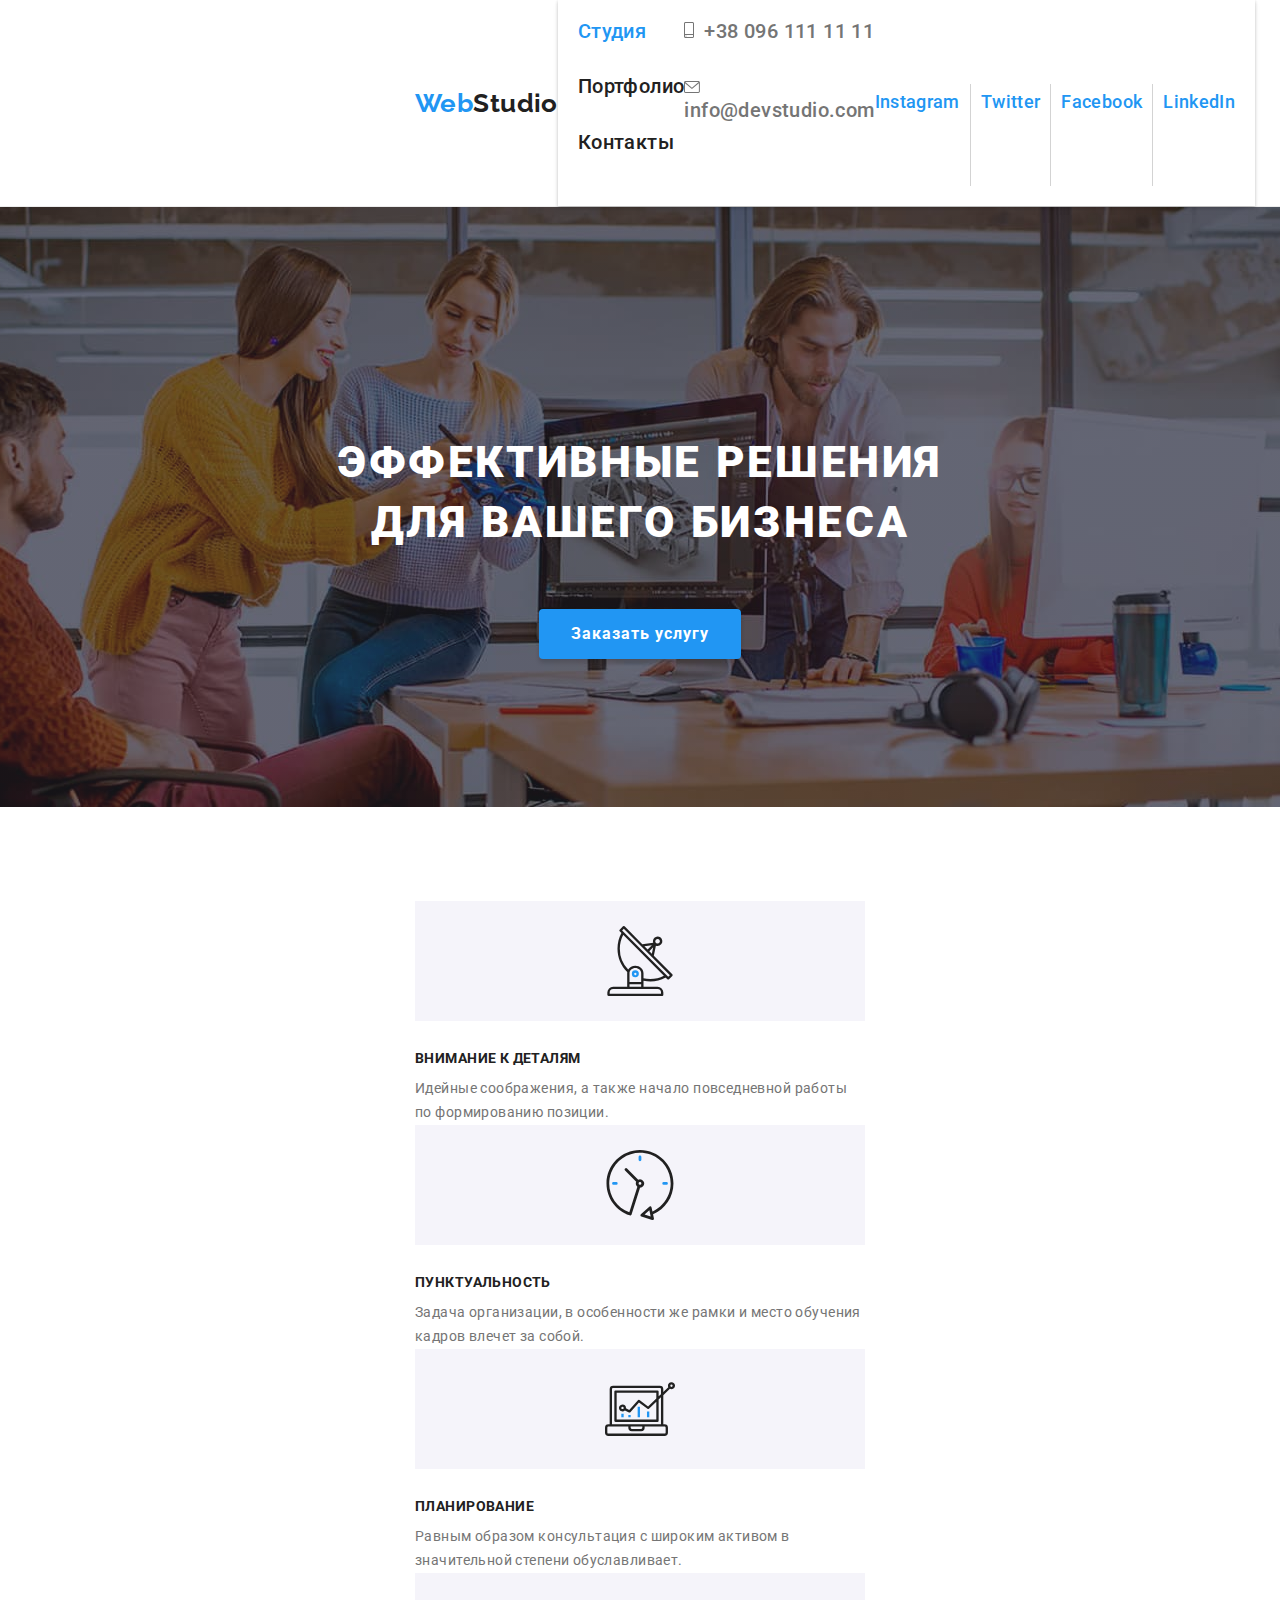
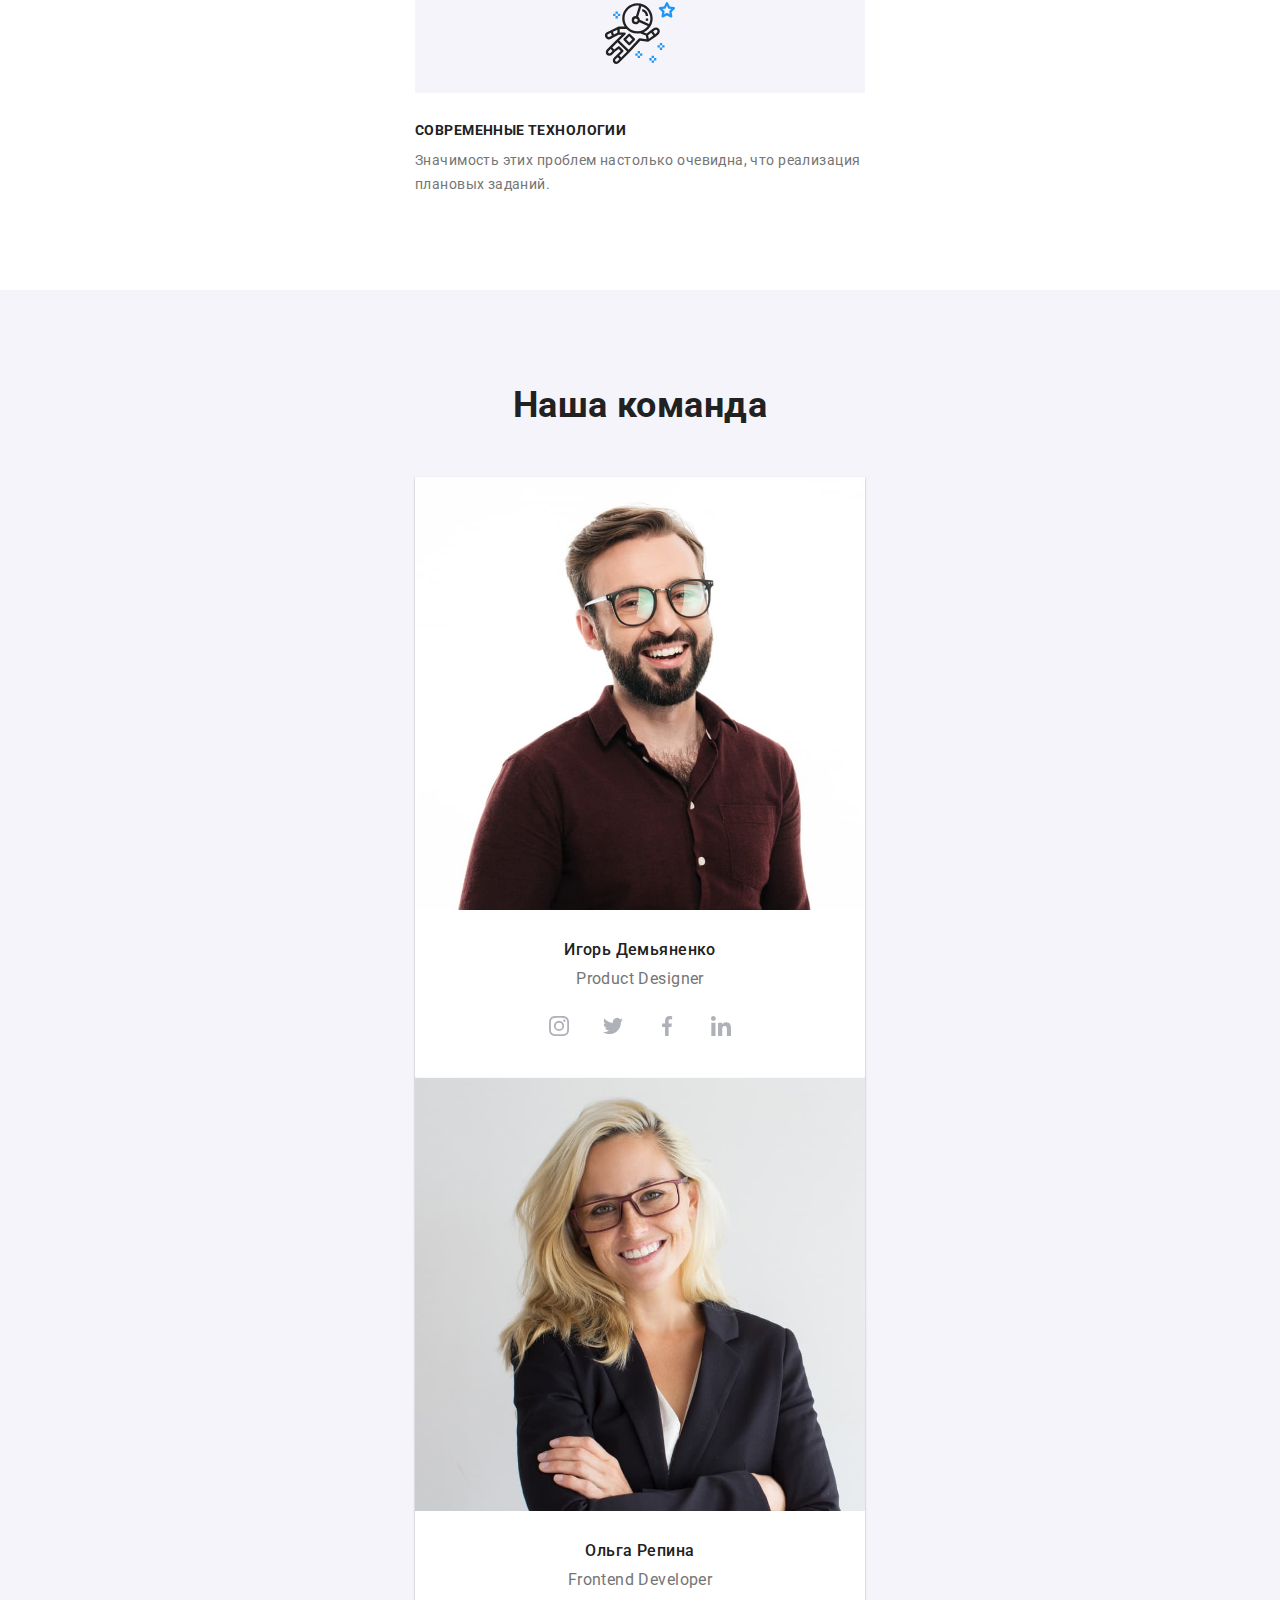
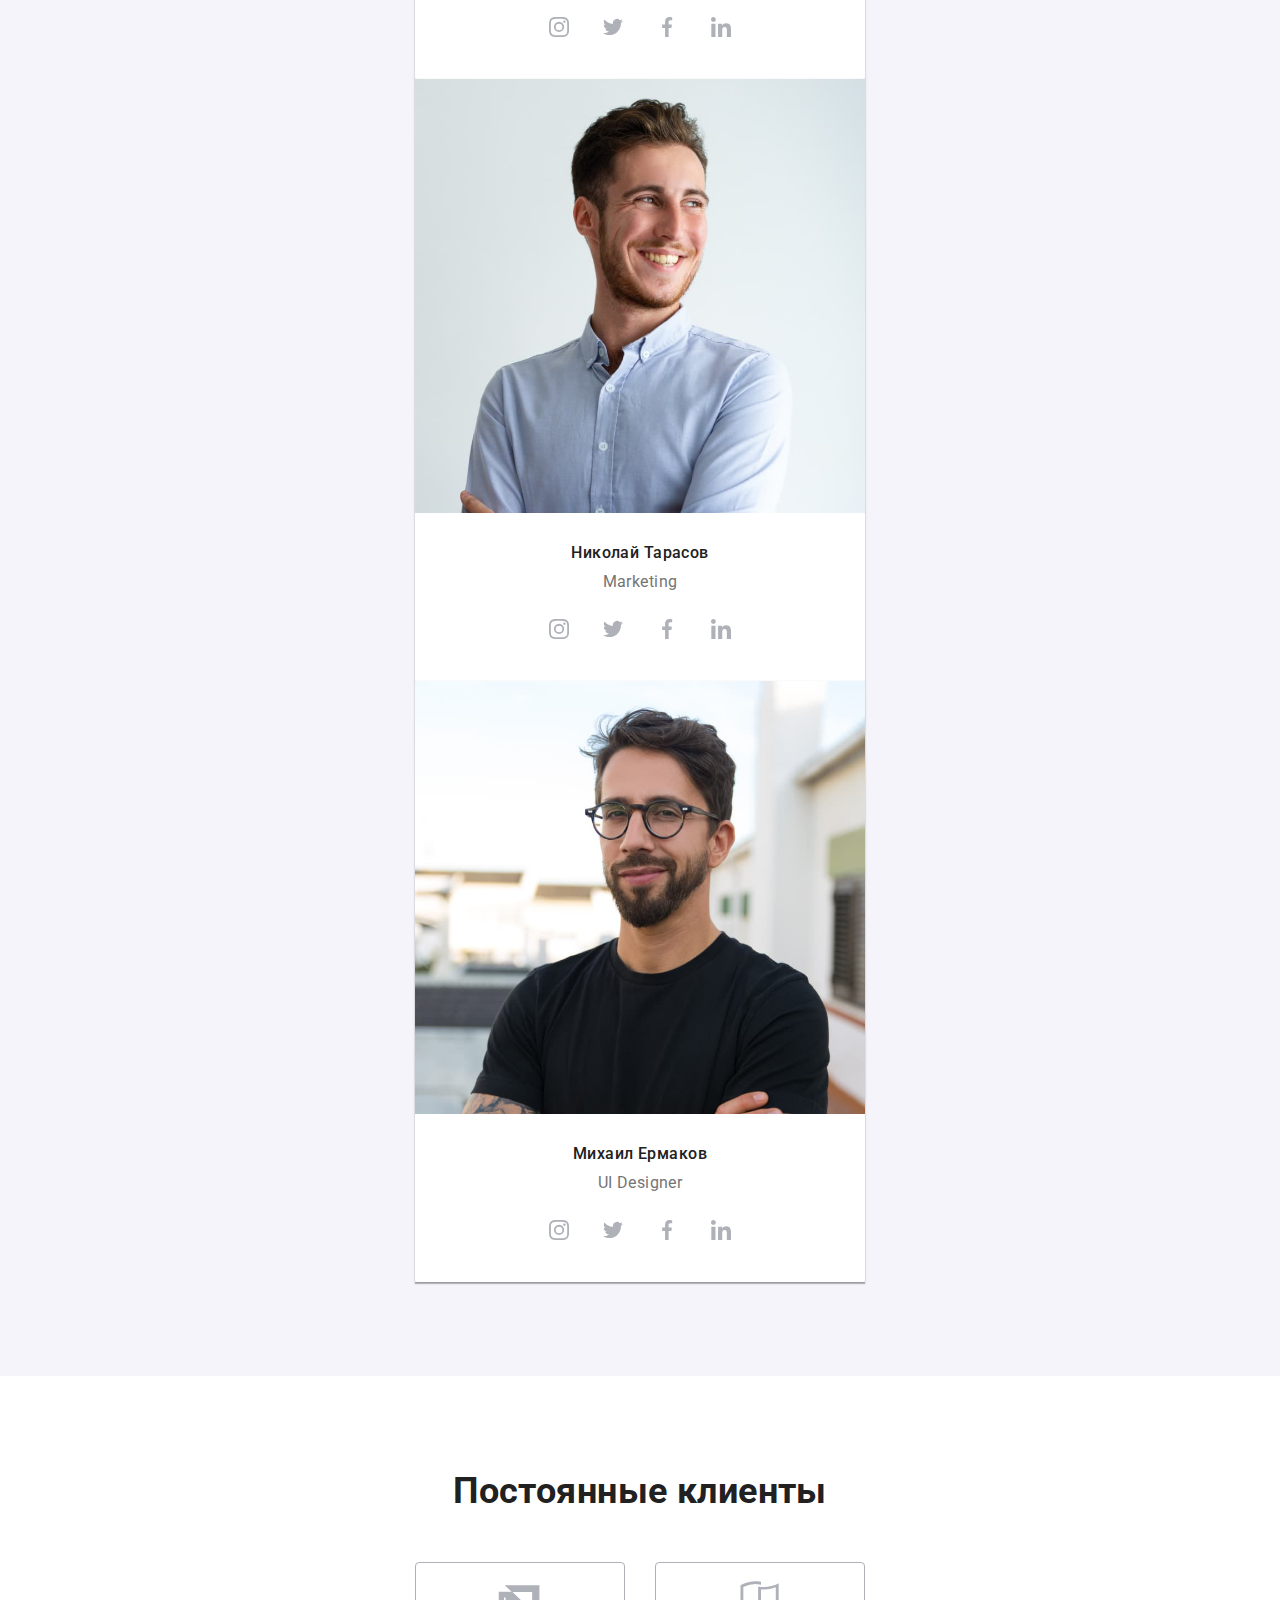
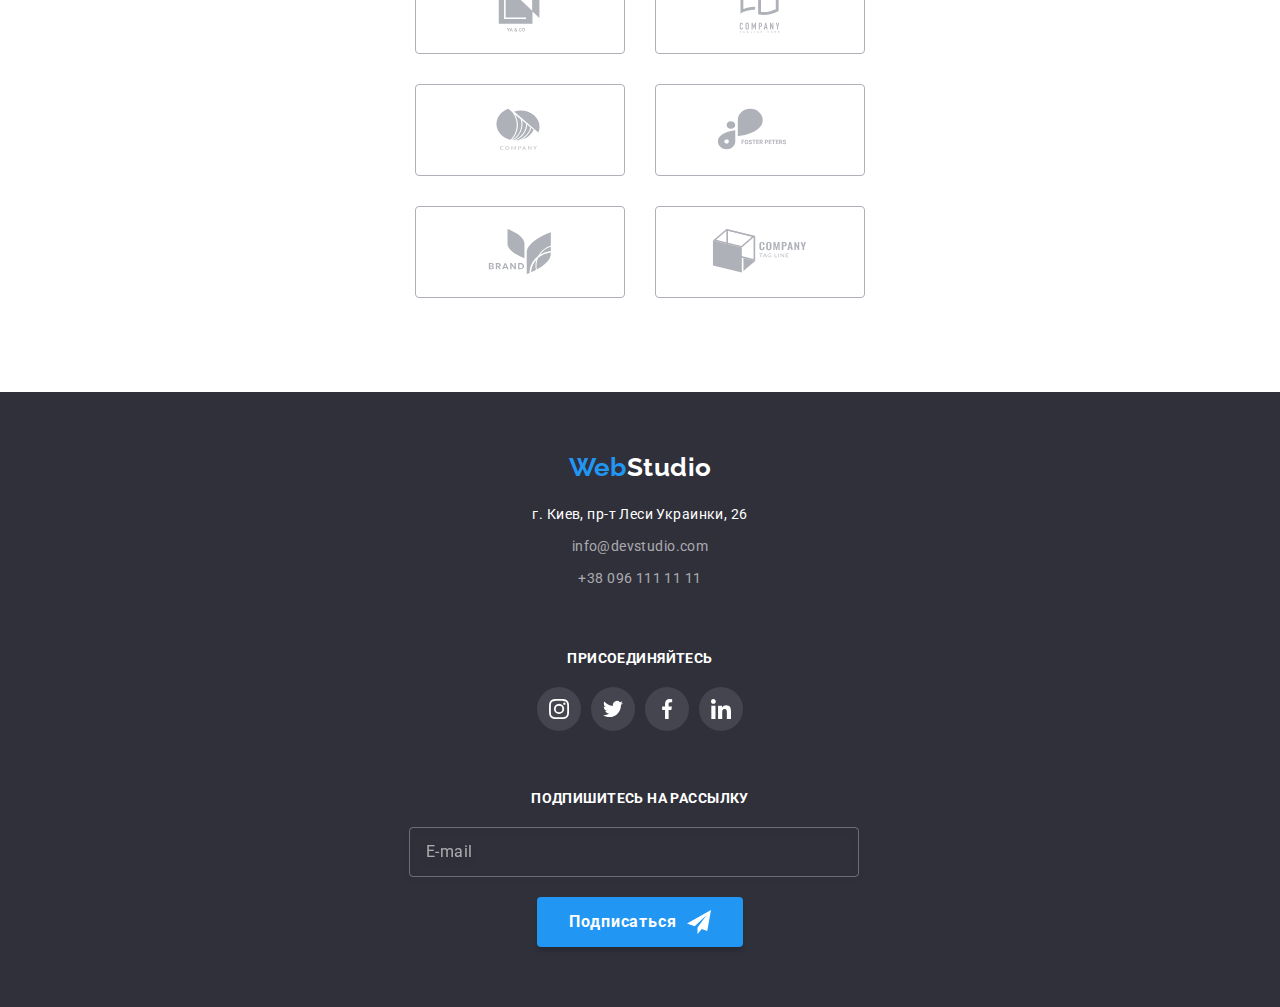
==== commit ac78c465: "добавила соц.сети в меню" ====
--- a/index.html
+++ b/index.html
@@ -68,6 +68,12 @@
                 </li>
               </ul>
             </div>
+            <ul class="menu-mobil__socials">
+              <li class="menu-mobil__item"><a class="menu-mobil__link" href="">Instagram</a></li>
+              <li class="menu-mobil__item"><a class="menu-mobil__link" href="">Twitter</a></li>
+              <li class="menu-mobil__item"><a class="menu-mobil__link" href="">Facebook</a></li>
+              <li class="menu-mobil__item"><a class="menu-mobil__link" href="">LinkedIn</a></li>
+            </ul>
           </div>
         </nav>
       </div>
--- a/css/main.min.css
+++ b/css/main.min.css
@@ -1,2 +1,2 @@
-h1,h2,h3,p,ul{margin:0;padding-left:0}.body{font-family:roboto,sans-serif;font-size:14px;line-height:1.71;letter-spacing:0.03em;background-color:#fff;color:#757575}ul{list-style:none}.container{margin-left:auto;margin-right:auto;max-width:1200px;padding:0 15px}@media screen and (min-width: 480px){.container{max-width:480px}}@media screen and (max-width: 768px){.container{max-width:768px}}@media screen and (max-width: 1200px){.container{max-width:1200px}}.visually-hidden{position:absolute;width:1px;height:1px;margin:-1px;border:0;padding:0;white-space:nowrap;-webkit-clip-path:inset(100%);clip-path:inset(100%);clip:rect(0 0 0 0);overflow:hidden}.section-title{margin-bottom:30px;font-weight:700;font-size:28px;line-height:1.17;text-align:center;color:#212121}@media screen and (min-width: 1200px){.section-title{font-size:36px;margin-bottom:50px}}.feature-list__content,.social__links,.clients__list,.clients__links,.footer-form__button,.modal__button,.checkbox__label,.project__dropdown{display:-webkit-box;display:-ms-flexbox;display:flex;-webkit-box-align:center;-ms-flex-align:center;align-items:center}.headder{position:relative;border-bottom:1px solid #ececec}.logo{display:block;padding-top:16px;padding-bottom:16px;font-family:raleway,sans-serif;font-weight:700;font-size:24px;line-height:1.17;text-decoration:none;color:#212121;-webkit-transition:color 250ms cubic-bezier(0.4, 0, 0.2, 1);transition:color 250ms cubic-bezier(0.4, 0, 0.2, 1)}.logo:hover,.logo:focus{color:#2196f3}.logo--accent{color:#2196f3}@media (min-width: 768px){.logo{padding-top:26px;padding-bottom:26px}}@media (min-width: 1200px){.logo{padding-top:25px;padding-bottom:24px}}@media (min-width: 1200px){.logo{font-size:26px;line-height:1.19}}.nav{display:-webkit-box;display:-ms-flexbox;display:flex;-webkit-box-align:center;-ms-flex-align:center;align-items:center;-webkit-box-pack:justify;-ms-flex-pack:justify;justify-content:space-between}.hero{margin-left:auto;margin-right:auto;padding-top:118px;padding-bottom:118px;text-align:center;background-image:-webkit-gradient(linear, left top, right top, from(rgba(47,48,58,0.4)), to(rgba(47,48,58,0.4))),url(../images/header-img.jpg);background-image:linear-gradient(to right, rgba(47,48,58,0.4), rgba(47,48,58,0.4)),url(../images/header-img.jpg);background-repeat:no-repeat;background-position:center;background-size:cover;background-color:rgba(47,48,58,0.4);max-width:1600px}@media (min-width: 768px){.hero{padding-top:26px;padding-bottom:26px;background-image:-webkit-gradient(linear, left top, right top, from(rgba(47,48,58,0.4)), to(rgba(47,48,58,0.4))),url(../images/header-img-tablet.jpg);background-image:linear-gradient(to right, rgba(47,48,58,0.4), rgba(47,48,58,0.4)),url(../images/header-img-tablet.jpg)}}@media (min-width: 1200px){.hero{padding-top:200px;padding-bottom:200px;height:600px;background-image:-webkit-gradient(linear, left top, right top, from(rgba(47,48,58,0.4)), to(rgba(47,48,58,0.4))),url(../images/hero-background.jpg);background-image:linear-gradient(to right, rgba(47,48,58,0.4), rgba(47,48,58,0.4)),url(../images/hero-background.jpg)}}.hero__title{margin-bottom:30px;font-weight:900;font-size:26px;line-height:1.62;letter-spacing:0.06em;text-transform:uppercase;color:#fff}@media (min-width: 768px){.hero__title{padding-top:26px;padding-bottom:26px}}@media (min-width: 1200px){.hero__title{font-size:44px;line-height:1.36}}.button{padding:10px 32px;border:none;border-radius:4px;cursor:pointer;font-weight:700;font-size:16px;line-height:1.88;letter-spacing:0.06em;background-color:#2196f3;-webkit-box-shadow:0px 4px 4px rgba(0,0,0,0.15);box-shadow:0px 4px 4px rgba(0,0,0,0.15);color:#fff;font-family:inherit;-webkit-transition:background-color 250ms cubic-bezier(0.4, 0, 0.2, 1);transition:background-color 250ms cubic-bezier(0.4, 0, 0.2, 1)}.button:hover,.button:focus{background-color:#188ce8}.benefits{padding-top:60px;padding-bottom:60px}@media (min-width: 1200px){.benefits{padding-top:94px;padding-bottom:94px}}.feature-list__content{-webkit-box-pack:center;-ms-flex-pack:center;justify-content:center;background-color:#f5f4fa;height:120px;margin-bottom:30px}.feature-list__title{font-weight:700;font-size:14px;line-height:1.14;text-transform:uppercase;margin-bottom:10px;color:#212121}@media (max-width: 480px){.feature-list__title{text-align:center}}@media (max-width: 480px){.feature-list__item+.feature-list__item{margin-top:30px}}.work{display:none}.our-team{background-color:#f5f4fa;padding-top:60px;padding-bottom:60px}@media (min-width: 1200px){.our-team{padding-top:94px;padding-bottom:94px}}.our-team__item{-webkit-box-shadow:0px 1px 3px rgba(0,0,0,0.12),0px 1px 1px rgba(0,0,0,0.14),0px 2px 1px rgba(0,0,0,0.2);box-shadow:0px 1px 3px rgba(0,0,0,0.12),0px 1px 1px rgba(0,0,0,0.14),0px 2px 1px rgba(0,0,0,0.2)}@media (max-width: 480px){.our-team__item+.our-team__item{margin-top:30px}}.our-team__img{display:block;max-width:100%;height:auto}.our-team__desc{padding:30px 32px;border-radius:0px 0px 4px 4px;background-color:#fff}.our-team__title{font-weight:500;font-size:16px;line-height:1.19;margin-bottom:10px;text-align:center;color:#212121}.our-team__position{font-size:16px;line-height:1.19;text-align:center;margin-bottom:16px}.socials{display:-webkit-box;display:-ms-flexbox;display:flex;text-align:center;-webkit-box-pack:center;-ms-flex-pack:center;justify-content:center}.social__item:not(:last-child){margin-right:10px}.social__links{-webkit-box-pack:center;-ms-flex-pack:center;justify-content:center;border-radius:50%;width:44px;height:44px;fill:#afb1b8;-webkit-transition:fill 250ms cubic-bezier(0.4, 0, 0.2, 1),background-color 250ms cubic-bezier(0.4, 0, 0.2, 1);transition:fill 250ms cubic-bezier(0.4, 0, 0.2, 1),background-color 250ms cubic-bezier(0.4, 0, 0.2, 1)}.social__links:hover,.social__links:focus{fill:#fff;background-color:#2196f3}.clients{padding-top:60px;padding-bottom:60px}@media (min-width: 1200px){.clients{padding-top:94px;padding-bottom:94px}}.clients__list{-webkit-box-pack:center;-ms-flex-pack:center;justify-content:center;-ms-flex-wrap:wrap;flex-wrap:wrap;margin:-15px}.clients__links{-webkit-box-pack:center;-ms-flex-pack:center;justify-content:center;border:1px solid #afb1b8;border-radius:4px;height:92px;fill:#afb1b8;-webkit-transition:fill 250ms cubic-bezier(0.4, 0, 0.2, 1),border 250ms cubic-bezier(0.4, 0, 0.2, 1);transition:fill 250ms cubic-bezier(0.4, 0, 0.2, 1),border 250ms cubic-bezier(0.4, 0, 0.2, 1)}.clients__links:hover,.clients__links:focus{border:1px solid #2196f3;fill:#2196f3}.clients__item{width:calc((100% - 4 * 15px) / 2);margin:15px}.footer{padding-top:60px;padding-bottom:60px;text-align:center;background-color:#2f303a}.footer__logo{display:block;padding:0;margin-bottom:20px;color:#fff;-webkit-transition:color 250ms cubic-bezier(0.4, 0, 0.2, 1);transition:color 250ms cubic-bezier(0.4, 0, 0.2, 1)}.footer__logo:hover,.footer__logo:focus{color:#2196f3}.address{font-style:normal}.address__title{margin-bottom:8px;color:#fff}.address__link{display:inline-block;text-decoration:none;color:rgba(255,255,255,0.6);-webkit-transition:color 250ms cubic-bezier(0.4, 0, 0.2, 1);transition:color 250ms cubic-bezier(0.4, 0, 0.2, 1)}.address__link:hover,.address__link:focus{color:#2196f3}.address__item:not(:last-child){margin-bottom:8px}.address__list{margin-bottom:60px}.join{margin-bottom:60px}.footer__title{display:block;margin-bottom:20px;color:#fff;font-weight:700;font-size:14px;line-height:1.14;text-transform:uppercase}.join__item{border-radius:50%;background-color:rgba(255,255,255,0.1)}.join__icon{fill:#fff}.footer-form{display:-webkit-box;display:-ms-flexbox;display:flex;-webkit-box-orient:vertical;-webkit-box-direction:normal;-ms-flex-direction:column;flex-direction:column;-webkit-box-align:center;-ms-flex-align:center;align-items:center;-webkit-box-pack:center;-ms-flex-pack:center;justify-content:center;text-align:center}.footer-form__mail{margin-bottom:20px;padding:15px 16px;margin-right:12px;width:100%;height:50px;border:1px solid rgba(255,255,255,0.3);background-color:transparent;outline:transparent;-webkit-filter:drop-shadow(0px 4px 4px rgba(0,0,0,0.15));filter:drop-shadow(0px 4px 4px rgba(0,0,0,0.15));border-radius:4px;-webkit-transition:border 250ms cubic-bezier(0.4, 0, 0.2, 1);transition:border 250ms cubic-bezier(0.4, 0, 0.2, 1)}.footer-form__mail::-webkit-input-placeholder{font-size:16px;line-height:1.25;letter-spacing:0.03em;color:rgba(255,255,255,0.6)}.footer-form__mail:-ms-input-placeholder{font-size:16px;line-height:1.25;letter-spacing:0.03em;color:rgba(255,255,255,0.6)}.footer-form__mail::-ms-input-placeholder{font-size:16px;line-height:1.25;letter-spacing:0.03em;color:rgba(255,255,255,0.6)}.footer-form__mail::placeholder{font-size:16px;line-height:1.25;letter-spacing:0.03em;color:rgba(255,255,255,0.6)}.footer-form__mail:hover,.footer-form__mail:focus{border:1px solid #2196f3}.footer-form__button{-webkit-box-pack:center;-ms-flex-pack:center;justify-content:center}.footer-form__icon{margin-left:10px}.button-mobil{display:-webkit-inline-box;display:-ms-inline-flexbox;display:inline-flex;margin:0;padding:0;border:none;background-color:transparent;z-index:20}.button-mobil:hover .icon-menu,.button-mobil:focus .icon-menu{fill:#2196f3}.button-mobil:hover .icon-close,.button-mobil:focus .icon-close{fill:#2196f3}.button-mobil.is-open .icon-close{display:block}.button-mobil.is-open .icon-menu{display:none}@media (min-width: 760px){.button-mobil{display:none}}.icon-close{display:none}.menu-mobil{background:#fff;-webkit-box-shadow:0px 4px 8px rgba(0,0,0,0.04),0px 2px 4px rgba(0,0,0,0.08),0px 1px 3px rgba(0,0,0,0.16);box-shadow:0px 4px 8px rgba(0,0,0,0.04),0px 2px 4px rgba(0,0,0,0.08),0px 1px 3px rgba(0,0,0,0.16);padding:20px;font-size:20px}@media screen and (max-width: 767px){.menu-mobil{display:none;position:absolute;top:0;left:0;width:100%;padding:48px 40px}.menu-mobil.is-open{display:block}}@media screen and (min-width: 768px){.menu-mobil{display:-webkit-box;display:-ms-flexbox;display:flex;-webkit-box-pack:justify;-ms-flex-pack:justify;justify-content:space-between;-webkit-box-flex:1;-ms-flex-positive:1;flex-grow:1}}.site-nav__link{display:block;padding-bottom:32px;font-weight:500;line-height:1.17;letter-spacing:0.02em;text-decoration:none;color:#212121;-webkit-transition:color 250ms cubic-bezier(0.4, 0, 0.2, 1);transition:color 250ms cubic-bezier(0.4, 0, 0.2, 1)}.site-nav__link:hover,.site-nav__link:focus{color:#2196f3}@media screen and (max-width: 767px){.site-nav__link{font-size:40px}}@media (max-width: 767px){.site-nav{margin-bottom:302px}}.site-nav__link--activ{color:#2196f3}@media (max-width: 767px){.site-nav__link--activ{padding-bottom:35.71px}}.contact__link{display:block;font-weight:500;line-height:1.17;letter-spacing:0.02em;text-decoration:none;color:#757575;-webkit-transition:color 250ms cubic-bezier(0.4, 0, 0.2, 1);transition:color 250ms cubic-bezier(0.4, 0, 0.2, 1);padding-bottom:32px}.contact__link:hover,.contact__link:focus{color:#2196f3}@media (max-width: 767px){.contact__link{font-size:24px}}@media (max-width: 767px){:hover,:focus{font-size:34px}}.contact__icon{margin-right:10px;fill:currentColor}@media (max-width: 767px){.contact__icon{display:none}}.contact{display:-webkit-box;display:-ms-flexbox;display:flex;-webkit-box-orient:vertical;-webkit-box-direction:normal;-ms-flex-direction:column;flex-direction:column}.contact__iten--numb{-webkit-box-ordinal-group:2;-ms-flex-order:1;order:1}.contact__iten--mail{-webkit-box-ordinal-group:3;-ms-flex-order:2;order:2}.backdrop{position:fixed;top:0;left:0;width:100%;height:100%;background-color:rgba(0,0,0,0.2);opacity:1;-webkit-transition:opacity 250ms cubic-bezier(0.4, 0, 0.2, 1),visibility 250ms cubic-bezier(0.4, 0, 0.2, 1);transition:opacity 250ms cubic-bezier(0.4, 0, 0.2, 1),visibility 250ms cubic-bezier(0.4, 0, 0.2, 1);overflow-y:scroll}.backdrop.is-hidden{visibility:hidden;opacity:0;pointer-events:none}.backdrop.is-hidden .modal{-webkit-transform:translate(-50%, -50%) scale(0);transform:translate(-50%, -50%) scale(0)}.modal{position:absolute;top:50%;left:50%;-webkit-transform:translate(-50%, -50%) scale(1);transform:translate(-50%, -50%) scale(1);-webkit-transition:-webkit-transform 250ms cubic-bezier(0.4, 0, 0.2, 1);transition:-webkit-transform 250ms cubic-bezier(0.4, 0, 0.2, 1);transition:transform 250ms cubic-bezier(0.4, 0, 0.2, 1);transition:transform 250ms cubic-bezier(0.4, 0, 0.2, 1), -webkit-transform 250ms cubic-bezier(0.4, 0, 0.2, 1);padding:40px;min-width:450px;min-height:609px;background-color:#fff;-webkit-box-shadow:0px 1px 3px rgba(0,0,0,0.12),0px 1px 1px rgba(0,0,0,0.14),0px 2px 1px rgba(0,0,0,0.2);box-shadow:0px 1px 3px rgba(0,0,0,0.12),0px 1px 1px rgba(0,0,0,0.14),0px 2px 1px rgba(0,0,0,0.2);border-radius:4px;opacity:1}@media (min-width: 600px){.modal{position:absolute;top:50%;left:50%;-webkit-transform:translate(-50%, -50%) scale(1);transform:translate(-50%, -50%) scale(1);-webkit-transition:-webkit-transform 250ms cubic-bezier(0.4, 0, 0.2, 1);transition:-webkit-transform 250ms cubic-bezier(0.4, 0, 0.2, 1);transition:transform 250ms cubic-bezier(0.4, 0, 0.2, 1);transition:transform 250ms cubic-bezier(0.4, 0, 0.2, 1), -webkit-transform 250ms cubic-bezier(0.4, 0, 0.2, 1)}}.modal__button{-webkit-box-pack:center;-ms-flex-pack:center;justify-content:center;position:absolute;padding:0;top:8px;right:8px;width:30px;height:30px;border:1px solid rgba(0,0,0,0.1);border-radius:50%;background-color:#fff;cursor:pointer;fill:#000;-webkit-transition:fill 250ms cubic-bezier(0.4, 0, 0.2, 1);transition:fill 250ms cubic-bezier(0.4, 0, 0.2, 1)}.modal__button:hover,.modal__button:focus{fill:#2196f3}.form__title{display:block;margin-bottom:12px;color:#212121;font-weight:700;font-size:20px;line-height:1.15;text-align:center;letter-spacing:0.03em}.form{text-align:center}.form__field{display:-webkit-box;display:-ms-flexbox;display:flex;-webkit-box-orient:vertical;-webkit-box-direction:normal;-ms-flex-direction:column;flex-direction:column;margin-bottom:10px}.form__input{padding:12px 15px 12px 42px;width:100%;height:40px;border:1px solid rgba(33,33,33,0.2);border-radius:4px;cursor:pointer;-webkit-transition:border 250ms cubic-bezier(0.4, 0, 0.2, 1),outline-color 250ms cubic-bezier(0.4, 0, 0.2, 1),fill 250ms cubic-bezier(0.4, 0, 0.2, 1);transition:border 250ms cubic-bezier(0.4, 0, 0.2, 1),outline-color 250ms cubic-bezier(0.4, 0, 0.2, 1),fill 250ms cubic-bezier(0.4, 0, 0.2, 1)}.form__input:hover,.form__input:focus{border:1px solid #2196f3;outline-color:#2196f3}.form__input:focus-within>.form__icon{fill:#2196f3}.form__input:hover ~ .form__icon{fill:#2196f3}.form__text{text-align:left;margin-bottom:4px;font-size:12px;line-height:1.17;letter-spacing:0.01em;color:#757575}.form__thumb{position:relative}.form__icon{position:absolute;top:50%;left:12px;-webkit-transform:translateY(-50%);transform:translateY(-50%);cursor:pointer;fill:#212121;-webkit-transition:fill 250ms cubic-bezier(0.4, 0, 0.2, 1);transition:fill 250ms cubic-bezier(0.4, 0, 0.2, 1)}.form__field--comment{margin-bottom:20px}.form__textarea{padding:12px 16px;border:1px solid rgba(33,33,33,0.2);border-radius:4px;resize:none;width:100%;height:120px;cursor:pointer;-webkit-transition:border 250ms cubic-bezier(0.4, 0, 0.2, 1),outline-color 250ms cubic-bezier(0.4, 0, 0.2, 1);transition:border 250ms cubic-bezier(0.4, 0, 0.2, 1),outline-color 250ms cubic-bezier(0.4, 0, 0.2, 1)}.form__textarea::-webkit-input-placeholder{font-size:12px;line-height:1.17;letter-spacing:0.01em;color:rgba(117,117,117,0.5)}.form__textarea:-ms-input-placeholder{font-size:12px;line-height:1.17;letter-spacing:0.01em;color:rgba(117,117,117,0.5)}.form__textarea::-ms-input-placeholder{font-size:12px;line-height:1.17;letter-spacing:0.01em;color:rgba(117,117,117,0.5)}.form__textarea::placeholder{font-size:12px;line-height:1.17;letter-spacing:0.01em;color:rgba(117,117,117,0.5)}.form__textarea:hover,.form__textarea:focus{border:1px solid #2196f3;outline-color:#2196f3}.checkbox{margin-bottom:31px}.checkbox__icon{margin-right:4px;width:16px;height:15px;border:2px solid #212121;border-radius:2px}.checkbox__input:checked+.checkbox__icon{background-color:#2196f3;border-color:#2196f3;background-origin:border-box}.checkbox__input:focus+.checkbox__icon,.checkbox__input:hover+.checkbox__icon{border-color:#2196f3}.checkbox__label{-webkit-box-pack:center;-ms-flex-pack:center;justify-content:center;font-size:12px;line-height:1.17;letter-spacing:0.03em;color:#757575;cursor:pointer}@media (min-width: 1200px){.checkbox__label{font-size:14px}}.checkbox__input{-webkit-appearance:none;-moz-appearance:none;appearance:none;position:absolute}.checkbox__conditions{color:#2196f3;-webkit-text-decoration-line:underline;text-decoration-line:underline}.checkbox__button{padding:10px 55px 10px 56px}.portfolio-nav{padding-top:60px;padding-bottom:60px}.filter__list{display:-webkit-box;display:-ms-flexbox;display:flex;-ms-flex-wrap:wrap;flex-wrap:wrap;margin-bottom:-15px}.filter__button{border:none;border-radius:4px;font-family:inherit;font-weight:500;font-size:16px;line-height:1.63;cursor:pointer;text-align:center;padding:6px 22px;display:block;background-color:#f5f4fa;color:#212121;-webkit-transition:background-color 250ms cubic-bezier(0.4, 0, 0.2, 1),color 250ms cubic-bezier(0.4, 0, 0.2, 1),-webkit-box-shadow 250ms cubic-bezier(0.4, 0, 0.2, 1);transition:background-color 250ms cubic-bezier(0.4, 0, 0.2, 1),color 250ms cubic-bezier(0.4, 0, 0.2, 1),-webkit-box-shadow 250ms cubic-bezier(0.4, 0, 0.2, 1);transition:background-color 250ms cubic-bezier(0.4, 0, 0.2, 1),color 250ms cubic-bezier(0.4, 0, 0.2, 1),box-shadow 250ms cubic-bezier(0.4, 0, 0.2, 1);transition:background-color 250ms cubic-bezier(0.4, 0, 0.2, 1),color 250ms cubic-bezier(0.4, 0, 0.2, 1),box-shadow 250ms cubic-bezier(0.4, 0, 0.2, 1),-webkit-box-shadow 250ms cubic-bezier(0.4, 0, 0.2, 1)}.filter__button:hover,.filter__button:focus{background-color:#2196f3;color:#fff;-webkit-box-shadow:0px 3px 1px rgba(0,0,0,0.1),0px 1px 2px rgba(0,0,0,0.08),0px 2px 2px rgba(0,0,0,0.12);box-shadow:0px 3px 1px rgba(0,0,0,0.1),0px 1px 2px rgba(0,0,0,0.08),0px 2px 2px rgba(0,0,0,0.12)}.filter__item{margin-right:8px;margin-bottom:15px}.filter__item:nth-child(n+4){margin-bottom:0px}.project__list{margin-top:60px}.project__item+.project__item{margin-top:30px}.project__link{display:block;text-decoration:none;-webkit-transition:-webkit-box-shadow 250ms cubic-bezier(0.4, 0, 0.2, 1);transition:-webkit-box-shadow 250ms cubic-bezier(0.4, 0, 0.2, 1);transition:box-shadow 250ms cubic-bezier(0.4, 0, 0.2, 1);transition:box-shadow 250ms cubic-bezier(0.4, 0, 0.2, 1), -webkit-box-shadow 250ms cubic-bezier(0.4, 0, 0.2, 1)}.project__link:hover,.project__link:focus{-webkit-box-shadow:0px 1px 1px rgba(0,0,0,0.12),0px 4px 4px rgba(0,0,0,0.06),1px 4px 6px rgba(0,0,0,0.16);box-shadow:0px 1px 1px rgba(0,0,0,0.12),0px 4px 4px rgba(0,0,0,0.06),1px 4px 6px rgba(0,0,0,0.16)}.project__img{display:block;max-width:100%;height:auto}.project__title{font-size:18px;line-height:2;letter-spacing:0.06em;font-weight:700;margin-bottom:4px;color:#212121}.project__subtitle{font-size:16px;line-height:1.88;color:#757575}.project__card{padding:22px 24px;border-left:1px solid #eee;border-right:1px solid #eee;border-bottom:1px solid #eee}.project__thumb{position:relative;overflow:hidden}.project__dropdown{position:absolute;-webkit-box-pack:center;-ms-flex-pack:center;justify-content:center;padding:63px 24px;top:0;left:0;width:100%;height:100%;background-color:rgba(33,150,243,0.9);font-size:18px;line-height:1.56;color:#fff;-webkit-transform:translateY(101%);transform:translateY(101%);-webkit-transition:-webkit-transform 250ms cubic-bezier(0.4, 0, 0.2, 1);transition:-webkit-transform 250ms cubic-bezier(0.4, 0, 0.2, 1);transition:transform 250ms cubic-bezier(0.4, 0, 0.2, 1);transition:transform 250ms cubic-bezier(0.4, 0, 0.2, 1), -webkit-transform 250ms cubic-bezier(0.4, 0, 0.2, 1)}.project__link:hover .project__dropdown,.project__link:focus .project__dropdown{-webkit-transform:translateY(0);transform:translateY(0)}
+h1,h2,h3,p,ul{margin:0;padding-left:0}.body{font-family:roboto,sans-serif;font-size:14px;line-height:1.71;letter-spacing:0.03em;background-color:#fff;color:#757575}ul{list-style:none}.container{margin-left:auto;margin-right:auto;max-width:1200px;padding:0 15px}@media screen and (min-width: 480px){.container{max-width:480px}}@media screen and (max-width: 768px){.container{max-width:768px}}@media screen and (max-width: 1200px){.container{max-width:1200px}}.visually-hidden{position:absolute;width:1px;height:1px;margin:-1px;border:0;padding:0;white-space:nowrap;-webkit-clip-path:inset(100%);clip-path:inset(100%);clip:rect(0 0 0 0);overflow:hidden}.section-title{margin-bottom:30px;font-weight:700;font-size:28px;line-height:1.17;text-align:center;color:#212121}@media screen and (min-width: 1200px){.section-title{font-size:36px;margin-bottom:50px}}.feature-list__content,.social__links,.clients__list,.clients__links,.footer-form__button,.modal__button,.checkbox__label,.project__dropdown{display:-webkit-box;display:-ms-flexbox;display:flex;-webkit-box-align:center;-ms-flex-align:center;align-items:center}.headder{position:relative;border-bottom:1px solid #ececec}.logo{display:block;padding-top:16px;padding-bottom:16px;font-family:raleway,sans-serif;font-weight:700;font-size:24px;line-height:1.17;text-decoration:none;color:#212121;-webkit-transition:color 250ms cubic-bezier(0.4, 0, 0.2, 1);transition:color 250ms cubic-bezier(0.4, 0, 0.2, 1)}.logo:hover,.logo:focus{color:#2196f3}.logo--accent{color:#2196f3}@media (min-width: 768px){.logo{padding-top:26px;padding-bottom:26px}}@media (min-width: 1200px){.logo{padding-top:25px;padding-bottom:24px}}@media (min-width: 1200px){.logo{font-size:26px;line-height:1.19}}.nav{display:-webkit-box;display:-ms-flexbox;display:flex;-webkit-box-align:center;-ms-flex-align:center;align-items:center;-webkit-box-pack:justify;-ms-flex-pack:justify;justify-content:space-between}.hero{margin-left:auto;margin-right:auto;padding-top:118px;padding-bottom:118px;text-align:center;background-image:-webkit-gradient(linear, left top, right top, from(rgba(47,48,58,0.4)), to(rgba(47,48,58,0.4))),url(../images/header-img.jpg);background-image:linear-gradient(to right, rgba(47,48,58,0.4), rgba(47,48,58,0.4)),url(../images/header-img.jpg);background-repeat:no-repeat;background-position:center;background-size:cover;background-color:rgba(47,48,58,0.4);max-width:1600px}@media (min-width: 768px){.hero{padding-top:26px;padding-bottom:26px;background-image:-webkit-gradient(linear, left top, right top, from(rgba(47,48,58,0.4)), to(rgba(47,48,58,0.4))),url(../images/header-img-tablet.jpg);background-image:linear-gradient(to right, rgba(47,48,58,0.4), rgba(47,48,58,0.4)),url(../images/header-img-tablet.jpg)}}@media (min-width: 1200px){.hero{padding-top:200px;padding-bottom:200px;height:600px;background-image:-webkit-gradient(linear, left top, right top, from(rgba(47,48,58,0.4)), to(rgba(47,48,58,0.4))),url(../images/hero-background.jpg);background-image:linear-gradient(to right, rgba(47,48,58,0.4), rgba(47,48,58,0.4)),url(../images/hero-background.jpg)}}.hero__title{margin-bottom:30px;font-weight:900;font-size:26px;line-height:1.62;letter-spacing:0.06em;text-transform:uppercase;color:#fff}@media (min-width: 768px){.hero__title{padding-top:26px;padding-bottom:26px}}@media (min-width: 1200px){.hero__title{font-size:44px;line-height:1.36}}.button{padding:10px 32px;border:none;border-radius:4px;cursor:pointer;font-weight:700;font-size:16px;line-height:1.88;letter-spacing:0.06em;background-color:#2196f3;-webkit-box-shadow:0px 4px 4px rgba(0,0,0,0.15);box-shadow:0px 4px 4px rgba(0,0,0,0.15);color:#fff;font-family:inherit;-webkit-transition:background-color 250ms cubic-bezier(0.4, 0, 0.2, 1);transition:background-color 250ms cubic-bezier(0.4, 0, 0.2, 1)}.button:hover,.button:focus{background-color:#188ce8}.benefits{padding-top:60px;padding-bottom:60px}@media (min-width: 1200px){.benefits{padding-top:94px;padding-bottom:94px}}.feature-list__content{-webkit-box-pack:center;-ms-flex-pack:center;justify-content:center;background-color:#f5f4fa;height:120px;margin-bottom:30px}.feature-list__title{font-weight:700;font-size:14px;line-height:1.14;text-transform:uppercase;margin-bottom:10px;color:#212121}@media (max-width: 480px){.feature-list__title{text-align:center}}@media (max-width: 480px){.feature-list__item+.feature-list__item{margin-top:30px}}.work{display:none}.our-team{background-color:#f5f4fa;padding-top:60px;padding-bottom:60px}@media (min-width: 1200px){.our-team{padding-top:94px;padding-bottom:94px}}.our-team__item{-webkit-box-shadow:0px 1px 3px rgba(0,0,0,0.12),0px 1px 1px rgba(0,0,0,0.14),0px 2px 1px rgba(0,0,0,0.2);box-shadow:0px 1px 3px rgba(0,0,0,0.12),0px 1px 1px rgba(0,0,0,0.14),0px 2px 1px rgba(0,0,0,0.2)}@media (max-width: 480px){.our-team__item+.our-team__item{margin-top:30px}}.our-team__img{display:block;max-width:100%;height:auto}.our-team__desc{padding:30px 32px;border-radius:0px 0px 4px 4px;background-color:#fff}.our-team__title{font-weight:500;font-size:16px;line-height:1.19;margin-bottom:10px;text-align:center;color:#212121}.our-team__position{font-size:16px;line-height:1.19;text-align:center;margin-bottom:16px}.socials{display:-webkit-box;display:-ms-flexbox;display:flex;text-align:center;-webkit-box-pack:center;-ms-flex-pack:center;justify-content:center}.social__item:not(:last-child){margin-right:10px}.social__links{-webkit-box-pack:center;-ms-flex-pack:center;justify-content:center;border-radius:50%;width:44px;height:44px;fill:#afb1b8;-webkit-transition:fill 250ms cubic-bezier(0.4, 0, 0.2, 1),background-color 250ms cubic-bezier(0.4, 0, 0.2, 1);transition:fill 250ms cubic-bezier(0.4, 0, 0.2, 1),background-color 250ms cubic-bezier(0.4, 0, 0.2, 1)}.social__links:hover,.social__links:focus{fill:#fff;background-color:#2196f3}.clients{padding-top:60px;padding-bottom:60px}@media (min-width: 1200px){.clients{padding-top:94px;padding-bottom:94px}}.clients__list{-webkit-box-pack:center;-ms-flex-pack:center;justify-content:center;-ms-flex-wrap:wrap;flex-wrap:wrap;margin:-15px}.clients__links{-webkit-box-pack:center;-ms-flex-pack:center;justify-content:center;border:1px solid #afb1b8;border-radius:4px;height:92px;fill:#afb1b8;-webkit-transition:fill 250ms cubic-bezier(0.4, 0, 0.2, 1),border 250ms cubic-bezier(0.4, 0, 0.2, 1);transition:fill 250ms cubic-bezier(0.4, 0, 0.2, 1),border 250ms cubic-bezier(0.4, 0, 0.2, 1)}.clients__links:hover,.clients__links:focus{border:1px solid #2196f3;fill:#2196f3}.clients__item{width:calc((100% - 4 * 15px) / 2);margin:15px}.footer{padding-top:60px;padding-bottom:60px;text-align:center;background-color:#2f303a}.footer__logo{display:block;padding:0;margin-bottom:20px;color:#fff;-webkit-transition:color 250ms cubic-bezier(0.4, 0, 0.2, 1);transition:color 250ms cubic-bezier(0.4, 0, 0.2, 1)}.footer__logo:hover,.footer__logo:focus{color:#2196f3}.address{font-style:normal}.address__title{margin-bottom:8px;color:#fff}.address__link{display:inline-block;text-decoration:none;color:rgba(255,255,255,0.6);-webkit-transition:color 250ms cubic-bezier(0.4, 0, 0.2, 1);transition:color 250ms cubic-bezier(0.4, 0, 0.2, 1)}.address__link:hover,.address__link:focus{color:#2196f3}.address__item:not(:last-child){margin-bottom:8px}.address__list{margin-bottom:60px}.join{margin-bottom:60px}.footer__title{display:block;margin-bottom:20px;color:#fff;font-weight:700;font-size:14px;line-height:1.14;text-transform:uppercase}.join__item{border-radius:50%;background-color:rgba(255,255,255,0.1)}.join__icon{fill:#fff}.footer-form{display:-webkit-box;display:-ms-flexbox;display:flex;-webkit-box-orient:vertical;-webkit-box-direction:normal;-ms-flex-direction:column;flex-direction:column;-webkit-box-align:center;-ms-flex-align:center;align-items:center;-webkit-box-pack:center;-ms-flex-pack:center;justify-content:center;text-align:center}.footer-form__mail{margin-bottom:20px;padding:15px 16px;margin-right:12px;width:100%;height:50px;border:1px solid rgba(255,255,255,0.3);background-color:transparent;outline:transparent;-webkit-filter:drop-shadow(0px 4px 4px rgba(0,0,0,0.15));filter:drop-shadow(0px 4px 4px rgba(0,0,0,0.15));border-radius:4px;-webkit-transition:border 250ms cubic-bezier(0.4, 0, 0.2, 1);transition:border 250ms cubic-bezier(0.4, 0, 0.2, 1)}.footer-form__mail::-webkit-input-placeholder{font-size:16px;line-height:1.25;letter-spacing:0.03em;color:rgba(255,255,255,0.6)}.footer-form__mail:-ms-input-placeholder{font-size:16px;line-height:1.25;letter-spacing:0.03em;color:rgba(255,255,255,0.6)}.footer-form__mail::-ms-input-placeholder{font-size:16px;line-height:1.25;letter-spacing:0.03em;color:rgba(255,255,255,0.6)}.footer-form__mail::placeholder{font-size:16px;line-height:1.25;letter-spacing:0.03em;color:rgba(255,255,255,0.6)}.footer-form__mail:hover,.footer-form__mail:focus{border:1px solid #2196f3}.footer-form__button{-webkit-box-pack:center;-ms-flex-pack:center;justify-content:center}.footer-form__icon{margin-left:10px}.button-mobil{display:-webkit-inline-box;display:-ms-inline-flexbox;display:inline-flex;margin:0;padding:0;border:none;background-color:transparent;z-index:20}.button-mobil:hover .icon-menu,.button-mobil:focus .icon-menu{fill:#2196f3}.button-mobil:hover .icon-close,.button-mobil:focus .icon-close{fill:#2196f3}.button-mobil.is-open .icon-close{display:block}.button-mobil.is-open .icon-menu{display:none}@media (min-width: 760px){.button-mobil{display:none}}.icon-close{display:none}.menu-mobil{background:#fff;-webkit-box-shadow:0px 4px 8px rgba(0,0,0,0.04),0px 2px 4px rgba(0,0,0,0.08),0px 1px 3px rgba(0,0,0,0.16);box-shadow:0px 4px 8px rgba(0,0,0,0.04),0px 2px 4px rgba(0,0,0,0.08),0px 1px 3px rgba(0,0,0,0.16);padding:20px;font-size:20px}@media screen and (max-width: 767px){.menu-mobil{display:none;position:absolute;top:0;left:0;width:100%;padding:48px 40px}.menu-mobil.is-open{display:block}}@media screen and (min-width: 768px){.menu-mobil{display:-webkit-box;display:-ms-flexbox;display:flex;-webkit-box-pack:justify;-ms-flex-pack:justify;justify-content:space-between;-webkit-box-flex:1;-ms-flex-positive:1;flex-grow:1}}.site-nav__link{display:block;padding-bottom:32px;font-weight:500;line-height:1.17;letter-spacing:0.02em;text-decoration:none;color:#212121;-webkit-transition:color 250ms cubic-bezier(0.4, 0, 0.2, 1);transition:color 250ms cubic-bezier(0.4, 0, 0.2, 1)}.site-nav__link:hover,.site-nav__link:focus{color:#2196f3}@media screen and (max-width: 767px){.site-nav__link{font-size:40px}}@media (max-width: 767px){.site-nav{margin-bottom:302px}}.site-nav__link--activ{color:#2196f3}@media (max-width: 767px){.site-nav__link--activ{padding-bottom:35.71px}}.contact__link{display:block;font-weight:500;line-height:1.17;letter-spacing:0.02em;text-decoration:none;color:#757575;-webkit-transition:color 250ms cubic-bezier(0.4, 0, 0.2, 1);transition:color 250ms cubic-bezier(0.4, 0, 0.2, 1);padding-bottom:32px}.contact__link:hover,.contact__link:focus{color:#2196f3}@media (max-width: 767px){.contact__link{font-size:24px}}@media (max-width: 767px){:hover,:focus{font-size:34px}}.contact__icon{margin-right:10px;fill:currentColor}@media (max-width: 767px){.contact__icon{display:none}}.contact{display:-webkit-box;display:-ms-flexbox;display:flex;-webkit-box-orient:vertical;-webkit-box-direction:normal;-ms-flex-direction:column;flex-direction:column}.contact__iten--numb{-webkit-box-ordinal-group:2;-ms-flex-order:1;order:1}.contact__iten--mail{-webkit-box-ordinal-group:3;-ms-flex-order:2;order:2}.menu-mobil__socials{display:-webkit-box;display:-ms-flexbox;display:flex;margin-top:64px}.menu-mobil__link{color:#2196f3;text-decoration:none;font-weight:500;font-size:18px;line-height:1.22;letter-spacing:0.02em}.menu-mobil__item:not(:last-child){border-right:1px solid rgba(33,33,33,0.2);padding-right:10px}.menu-mobil__item:not(:first-child){padding-left:10px}.backdrop{position:fixed;top:0;left:0;width:100%;height:100%;background-color:rgba(0,0,0,0.2);opacity:1;-webkit-transition:opacity 250ms cubic-bezier(0.4, 0, 0.2, 1),visibility 250ms cubic-bezier(0.4, 0, 0.2, 1);transition:opacity 250ms cubic-bezier(0.4, 0, 0.2, 1),visibility 250ms cubic-bezier(0.4, 0, 0.2, 1);overflow-y:scroll}.backdrop.is-hidden{visibility:hidden;opacity:0;pointer-events:none}.backdrop.is-hidden .modal{-webkit-transform:translate(-50%, -50%) scale(0);transform:translate(-50%, -50%) scale(0)}.modal{position:absolute;top:50%;left:50%;-webkit-transform:translate(-50%, -50%) scale(1);transform:translate(-50%, -50%) scale(1);-webkit-transition:-webkit-transform 250ms cubic-bezier(0.4, 0, 0.2, 1);transition:-webkit-transform 250ms cubic-bezier(0.4, 0, 0.2, 1);transition:transform 250ms cubic-bezier(0.4, 0, 0.2, 1);transition:transform 250ms cubic-bezier(0.4, 0, 0.2, 1), -webkit-transform 250ms cubic-bezier(0.4, 0, 0.2, 1);padding:40px;min-width:450px;min-height:609px;background-color:#fff;-webkit-box-shadow:0px 1px 3px rgba(0,0,0,0.12),0px 1px 1px rgba(0,0,0,0.14),0px 2px 1px rgba(0,0,0,0.2);box-shadow:0px 1px 3px rgba(0,0,0,0.12),0px 1px 1px rgba(0,0,0,0.14),0px 2px 1px rgba(0,0,0,0.2);border-radius:4px;opacity:1;z-index:30}@media (min-width: 600px){.modal{position:absolute;top:50%;left:50%;-webkit-transform:translate(-50%, -50%) scale(1);transform:translate(-50%, -50%) scale(1);-webkit-transition:-webkit-transform 250ms cubic-bezier(0.4, 0, 0.2, 1);transition:-webkit-transform 250ms cubic-bezier(0.4, 0, 0.2, 1);transition:transform 250ms cubic-bezier(0.4, 0, 0.2, 1);transition:transform 250ms cubic-bezier(0.4, 0, 0.2, 1), -webkit-transform 250ms cubic-bezier(0.4, 0, 0.2, 1)}}.modal__button{-webkit-box-pack:center;-ms-flex-pack:center;justify-content:center;position:absolute;padding:0;top:8px;right:8px;width:30px;height:30px;border:1px solid rgba(0,0,0,0.1);border-radius:50%;background-color:#fff;cursor:pointer;fill:#000;-webkit-transition:fill 250ms cubic-bezier(0.4, 0, 0.2, 1);transition:fill 250ms cubic-bezier(0.4, 0, 0.2, 1)}.modal__button:hover,.modal__button:focus{fill:#2196f3}.form__title{display:block;margin-bottom:12px;color:#212121;font-weight:700;font-size:20px;line-height:1.15;text-align:center;letter-spacing:0.03em}.form{text-align:center}.form__field{display:-webkit-box;display:-ms-flexbox;display:flex;-webkit-box-orient:vertical;-webkit-box-direction:normal;-ms-flex-direction:column;flex-direction:column;margin-bottom:10px}.form__input{padding:12px 15px 12px 42px;width:100%;height:40px;border:1px solid rgba(33,33,33,0.2);border-radius:4px;cursor:pointer;-webkit-transition:border 250ms cubic-bezier(0.4, 0, 0.2, 1),outline-color 250ms cubic-bezier(0.4, 0, 0.2, 1),fill 250ms cubic-bezier(0.4, 0, 0.2, 1);transition:border 250ms cubic-bezier(0.4, 0, 0.2, 1),outline-color 250ms cubic-bezier(0.4, 0, 0.2, 1),fill 250ms cubic-bezier(0.4, 0, 0.2, 1)}.form__input:hover,.form__input:focus{border:1px solid #2196f3;outline-color:#2196f3}.form__input:focus-within>.form__icon{fill:#2196f3}.form__input:hover ~ .form__icon{fill:#2196f3}.form__text{text-align:left;margin-bottom:4px;font-size:12px;line-height:1.17;letter-spacing:0.01em;color:#757575}.form__thumb{position:relative}.form__icon{position:absolute;top:50%;left:12px;-webkit-transform:translateY(-50%);transform:translateY(-50%);cursor:pointer;fill:#212121;-webkit-transition:fill 250ms cubic-bezier(0.4, 0, 0.2, 1);transition:fill 250ms cubic-bezier(0.4, 0, 0.2, 1)}.form__field--comment{margin-bottom:20px}.form__textarea{padding:12px 16px;border:1px solid rgba(33,33,33,0.2);border-radius:4px;resize:none;width:100%;height:120px;cursor:pointer;-webkit-transition:border 250ms cubic-bezier(0.4, 0, 0.2, 1),outline-color 250ms cubic-bezier(0.4, 0, 0.2, 1);transition:border 250ms cubic-bezier(0.4, 0, 0.2, 1),outline-color 250ms cubic-bezier(0.4, 0, 0.2, 1)}.form__textarea::-webkit-input-placeholder{font-size:12px;line-height:1.17;letter-spacing:0.01em;color:rgba(117,117,117,0.5)}.form__textarea:-ms-input-placeholder{font-size:12px;line-height:1.17;letter-spacing:0.01em;color:rgba(117,117,117,0.5)}.form__textarea::-ms-input-placeholder{font-size:12px;line-height:1.17;letter-spacing:0.01em;color:rgba(117,117,117,0.5)}.form__textarea::placeholder{font-size:12px;line-height:1.17;letter-spacing:0.01em;color:rgba(117,117,117,0.5)}.form__textarea:hover,.form__textarea:focus{border:1px solid #2196f3;outline-color:#2196f3}.checkbox{margin-bottom:31px}.checkbox__icon{margin-right:4px;width:16px;height:15px;border:2px solid #212121;border-radius:2px}.checkbox__input:checked+.checkbox__icon{background-color:#2196f3;border-color:#2196f3;background-origin:border-box}.checkbox__input:focus+.checkbox__icon,.checkbox__input:hover+.checkbox__icon{border-color:#2196f3}.checkbox__label{-webkit-box-pack:center;-ms-flex-pack:center;justify-content:center;font-size:12px;line-height:1.17;letter-spacing:0.03em;color:#757575;cursor:pointer}@media (min-width: 1200px){.checkbox__label{font-size:14px}}.checkbox__input{-webkit-appearance:none;-moz-appearance:none;appearance:none;position:absolute}.checkbox__conditions{color:#2196f3;-webkit-text-decoration-line:underline;text-decoration-line:underline}.checkbox__button{padding:10px 55px 10px 56px}.portfolio-nav{padding-top:60px;padding-bottom:60px}.filter__list{display:-webkit-box;display:-ms-flexbox;display:flex;-ms-flex-wrap:wrap;flex-wrap:wrap;margin-bottom:-15px}.filter__button{border:none;border-radius:4px;font-family:inherit;font-weight:500;font-size:16px;line-height:1.63;cursor:pointer;text-align:center;padding:6px 22px;display:block;background-color:#f5f4fa;color:#212121;-webkit-transition:background-color 250ms cubic-bezier(0.4, 0, 0.2, 1),color 250ms cubic-bezier(0.4, 0, 0.2, 1),-webkit-box-shadow 250ms cubic-bezier(0.4, 0, 0.2, 1);transition:background-color 250ms cubic-bezier(0.4, 0, 0.2, 1),color 250ms cubic-bezier(0.4, 0, 0.2, 1),-webkit-box-shadow 250ms cubic-bezier(0.4, 0, 0.2, 1);transition:background-color 250ms cubic-bezier(0.4, 0, 0.2, 1),color 250ms cubic-bezier(0.4, 0, 0.2, 1),box-shadow 250ms cubic-bezier(0.4, 0, 0.2, 1);transition:background-color 250ms cubic-bezier(0.4, 0, 0.2, 1),color 250ms cubic-bezier(0.4, 0, 0.2, 1),box-shadow 250ms cubic-bezier(0.4, 0, 0.2, 1),-webkit-box-shadow 250ms cubic-bezier(0.4, 0, 0.2, 1)}.filter__button:hover,.filter__button:focus{background-color:#2196f3;color:#fff;-webkit-box-shadow:0px 3px 1px rgba(0,0,0,0.1),0px 1px 2px rgba(0,0,0,0.08),0px 2px 2px rgba(0,0,0,0.12);box-shadow:0px 3px 1px rgba(0,0,0,0.1),0px 1px 2px rgba(0,0,0,0.08),0px 2px 2px rgba(0,0,0,0.12)}.filter__item{margin-right:8px;margin-bottom:15px}.filter__item:nth-child(n+4){margin-bottom:0px}.project__list{margin-top:60px}.project__item+.project__item{margin-top:30px}.project__link{display:block;text-decoration:none;-webkit-transition:-webkit-box-shadow 250ms cubic-bezier(0.4, 0, 0.2, 1);transition:-webkit-box-shadow 250ms cubic-bezier(0.4, 0, 0.2, 1);transition:box-shadow 250ms cubic-bezier(0.4, 0, 0.2, 1);transition:box-shadow 250ms cubic-bezier(0.4, 0, 0.2, 1), -webkit-box-shadow 250ms cubic-bezier(0.4, 0, 0.2, 1)}.project__link:hover,.project__link:focus{-webkit-box-shadow:0px 1px 1px rgba(0,0,0,0.12),0px 4px 4px rgba(0,0,0,0.06),1px 4px 6px rgba(0,0,0,0.16);box-shadow:0px 1px 1px rgba(0,0,0,0.12),0px 4px 4px rgba(0,0,0,0.06),1px 4px 6px rgba(0,0,0,0.16)}.project__img{display:block;max-width:100%;height:auto}.project__title{font-size:18px;line-height:2;letter-spacing:0.06em;font-weight:700;margin-bottom:4px;color:#212121}.project__subtitle{font-size:16px;line-height:1.88;color:#757575}.project__card{padding:22px 24px;border-left:1px solid #eee;border-right:1px solid #eee;border-bottom:1px solid #eee}.project__thumb{position:relative;overflow:hidden}.project__dropdown{position:absolute;-webkit-box-pack:center;-ms-flex-pack:center;justify-content:center;padding:63px 24px;top:0;left:0;width:100%;height:100%;background-color:rgba(33,150,243,0.9);font-size:18px;line-height:1.56;color:#fff;-webkit-transform:translateY(101%);transform:translateY(101%);-webkit-transition:-webkit-transform 250ms cubic-bezier(0.4, 0, 0.2, 1);transition:-webkit-transform 250ms cubic-bezier(0.4, 0, 0.2, 1);transition:transform 250ms cubic-bezier(0.4, 0, 0.2, 1);transition:transform 250ms cubic-bezier(0.4, 0, 0.2, 1), -webkit-transform 250ms cubic-bezier(0.4, 0, 0.2, 1)}.project__link:hover .project__dropdown,.project__link:focus .project__dropdown{-webkit-transform:translateY(0);transform:translateY(0)}
 /*# sourceMappingURL=main.min.css.map */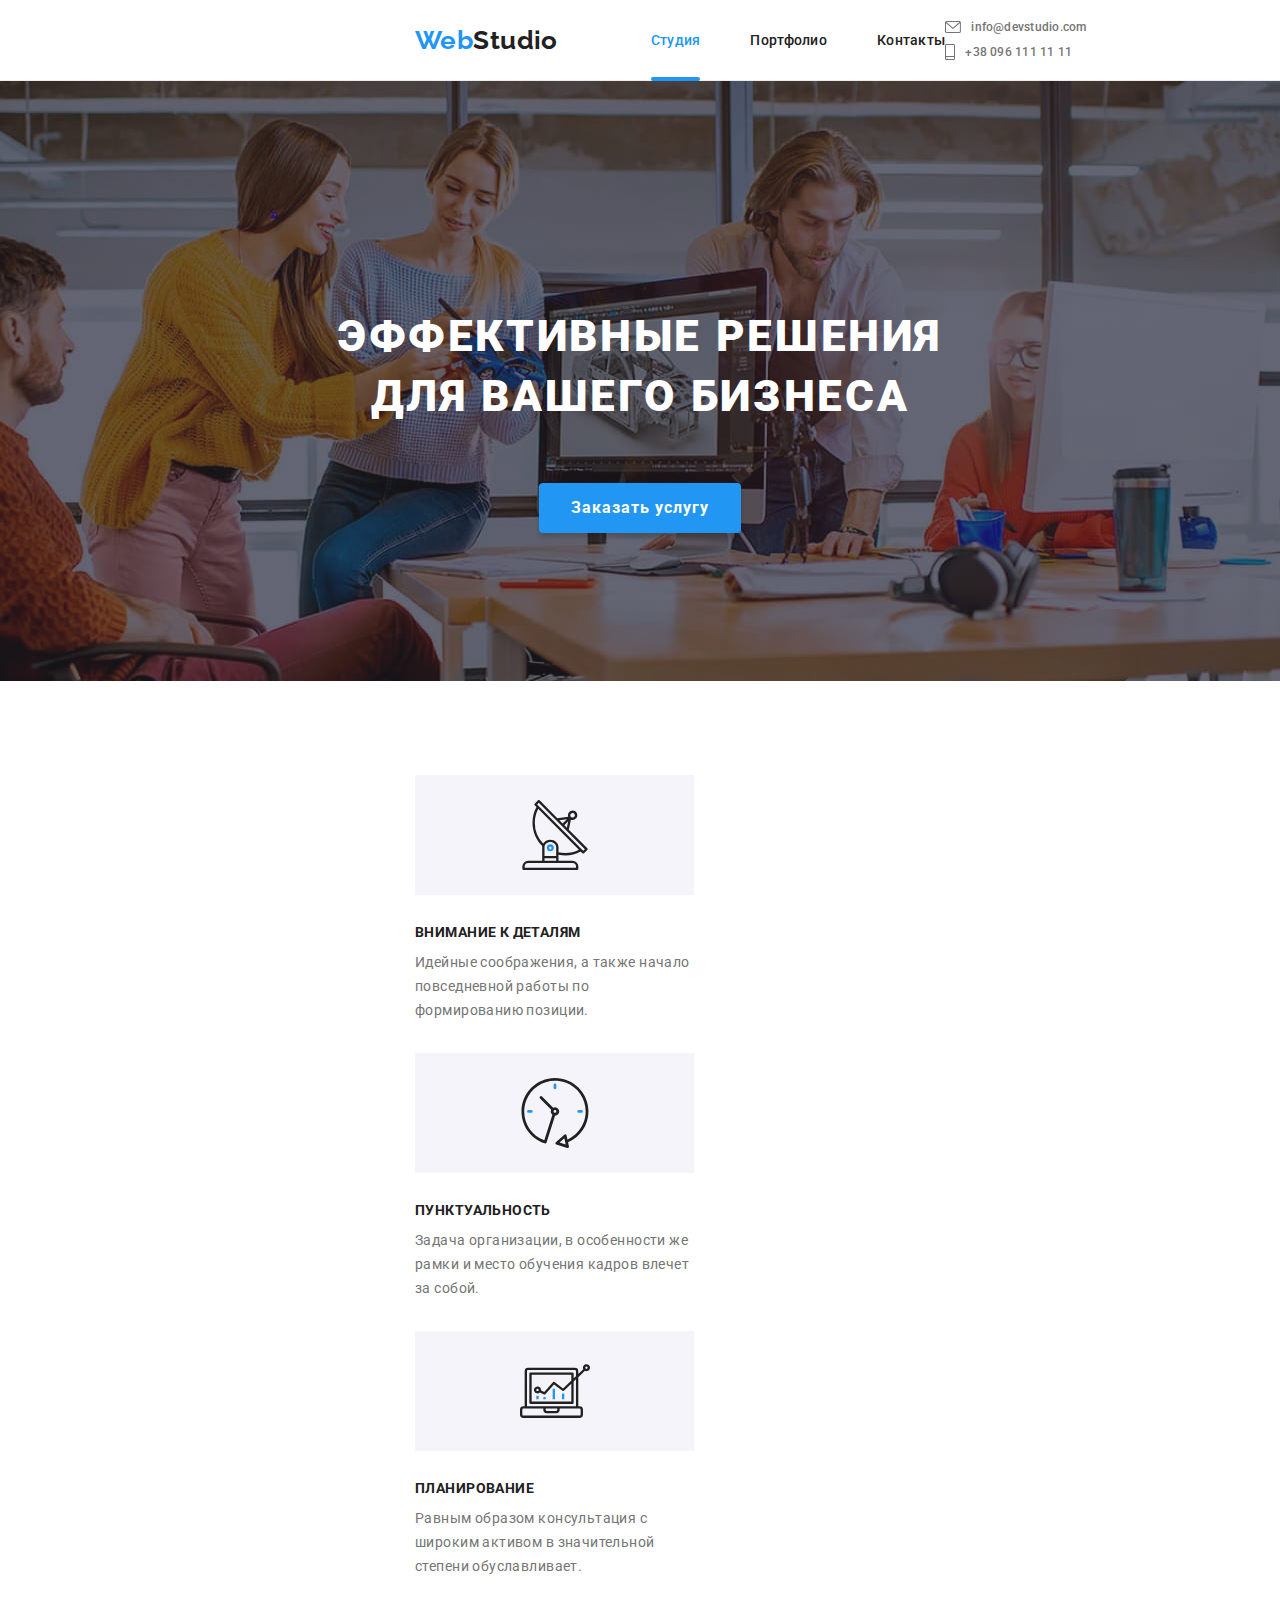
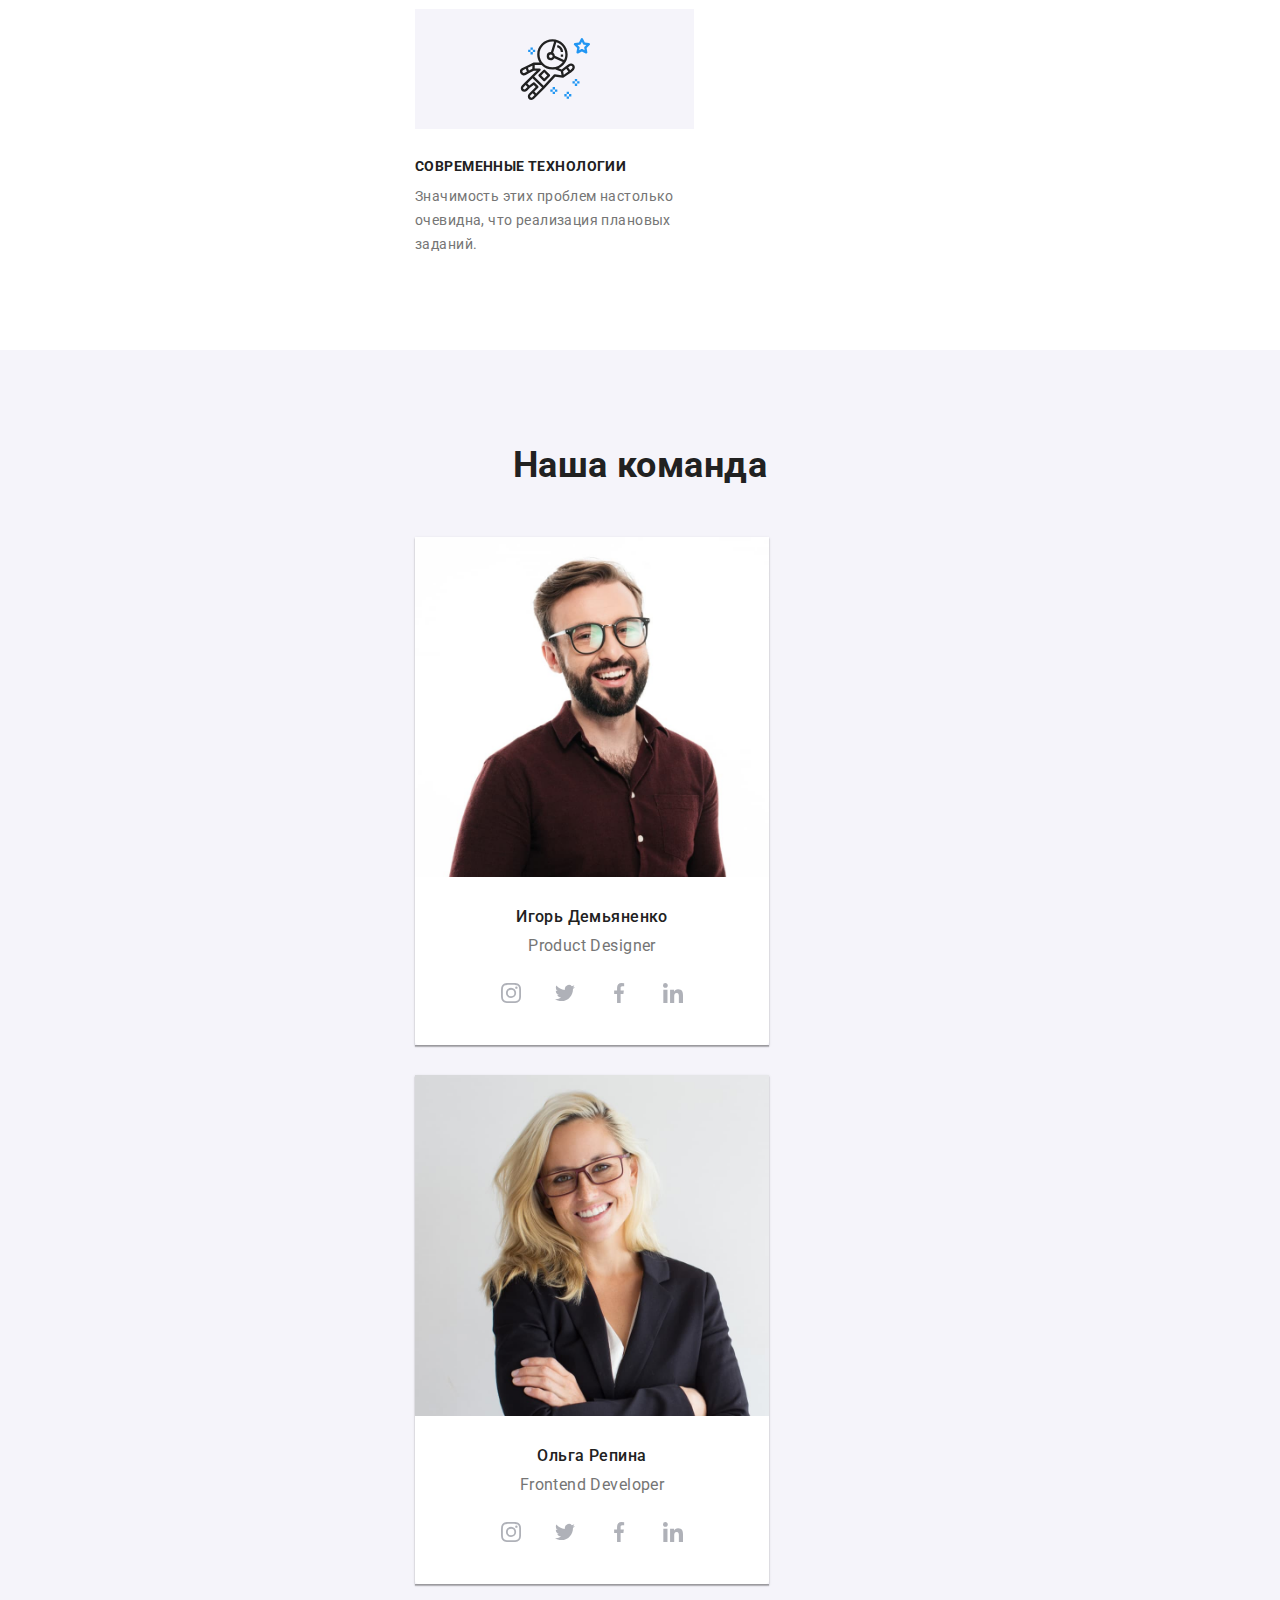
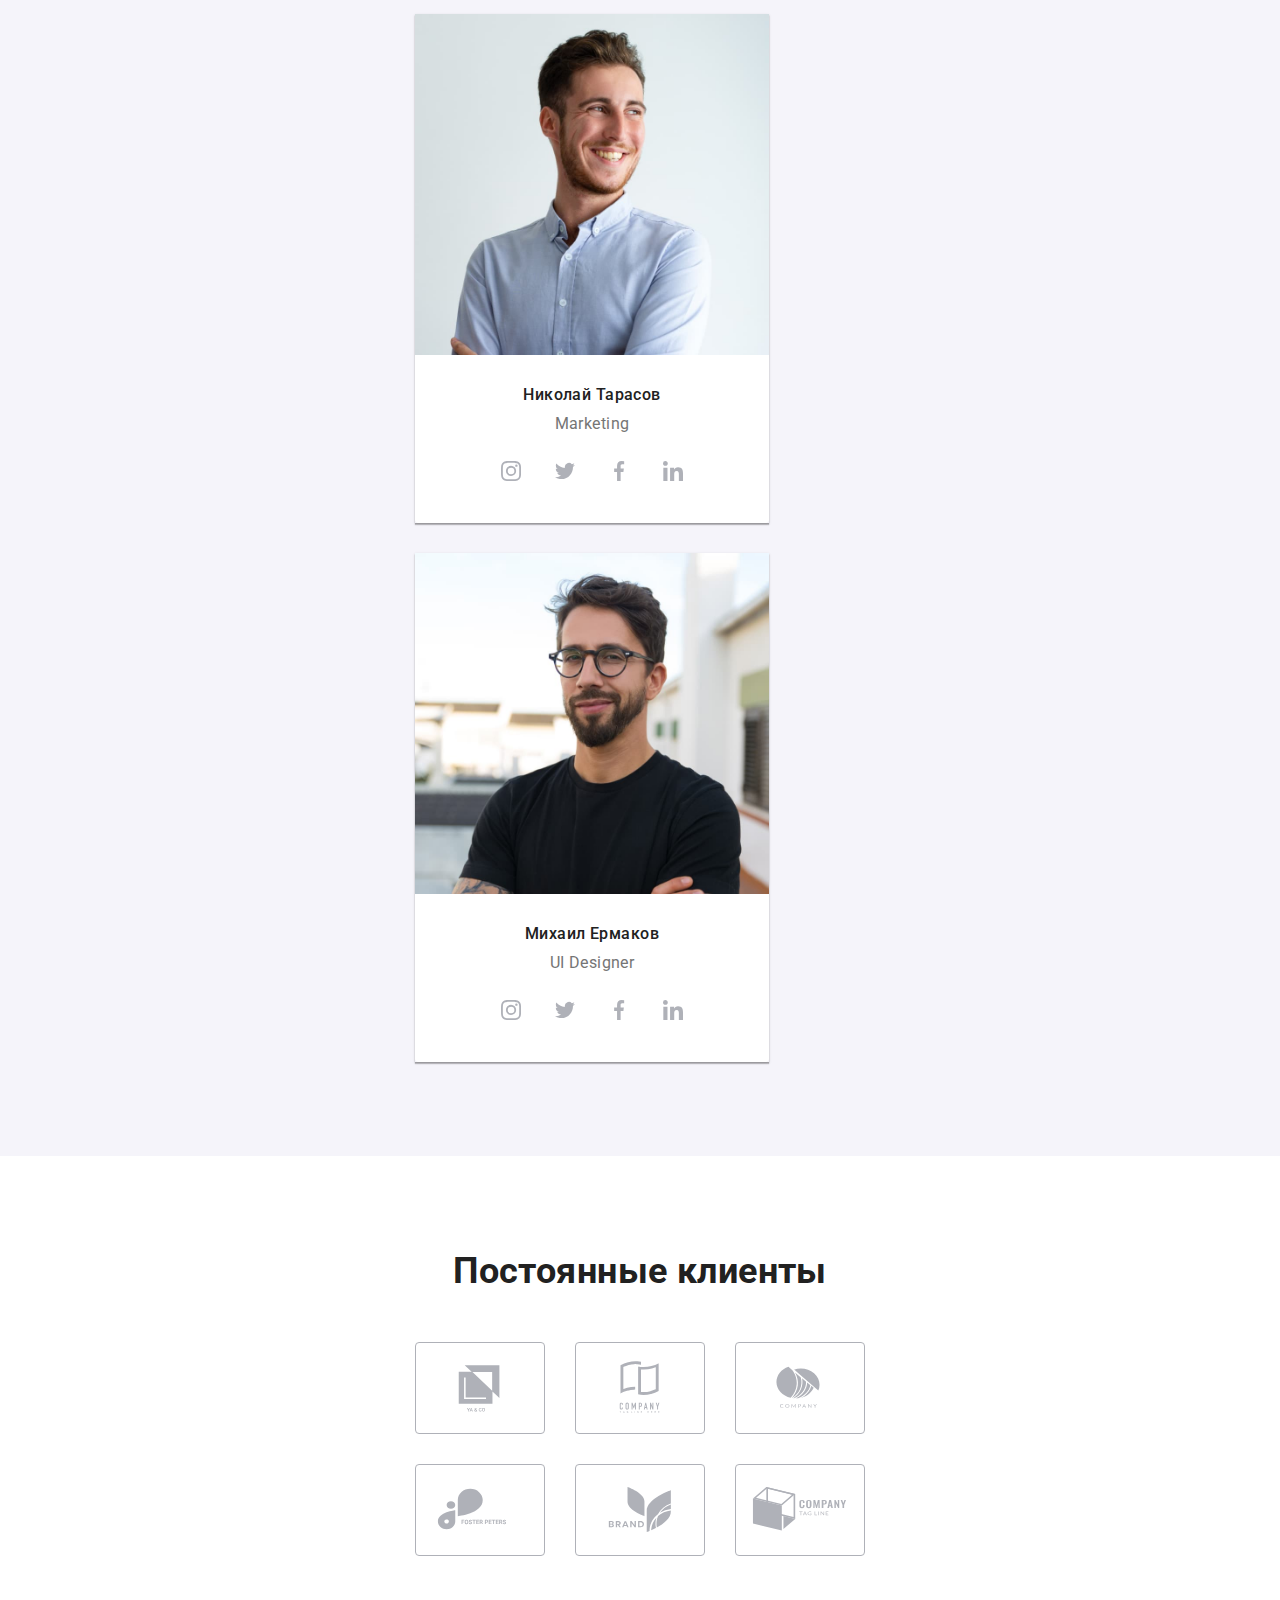
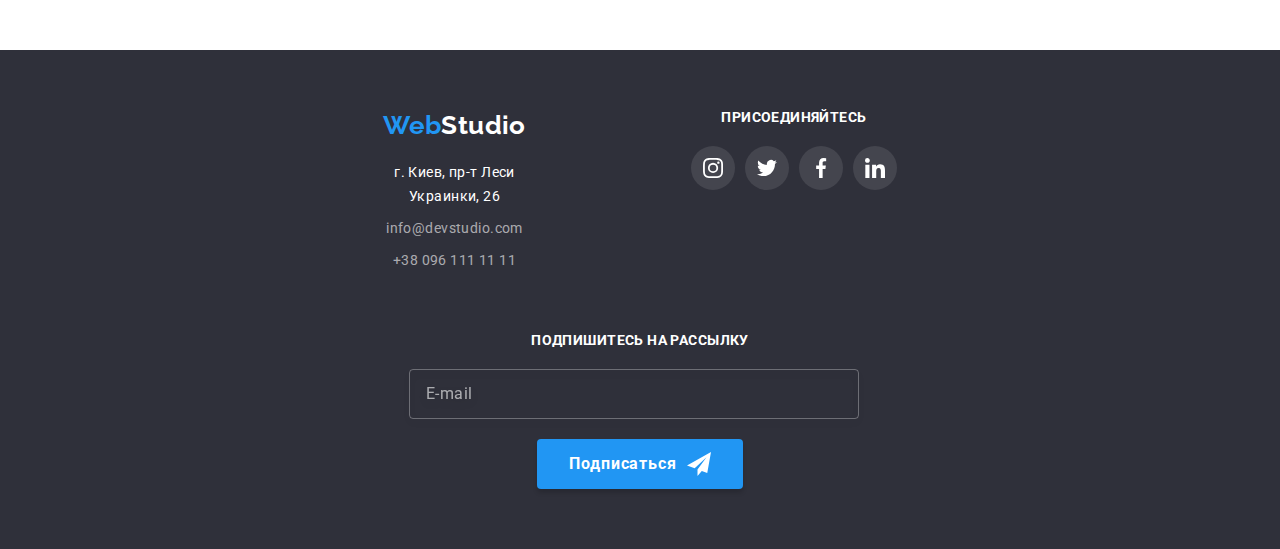
==== commit 25e6af9c: "адаптивная версия таблетка" ====
--- a/index.html
+++ b/index.html
@@ -39,35 +39,33 @@
           </button>
 
           <div class="menu-mobil" id="menu-mobil" data-menu>
-            <div class="navigation">
-              <ul class="site-nav">
-                <li class="site-nav__item">
-                  <a class="site-nav__link site-nav__link--activ" href="./index.html">Студия</a>
-                </li>
-                <li class="site-nav__item">
-                  <a class="site-nav__link" href="./portfolio.html">Портфолио</a>
-                </li>
-                <li class="site-nav__item"><a class="site-nav__link" href="">Контакты</a></li>
-              </ul>
-            </div>
-            <div class="contacts">
-              <ul class="contact">
-                <li class="contact__item contact__iten--mail">
-                  <a class="contact__link" href="emailto:info@devstudio.com" lang="en">
-                    <svg class="contact__icon" width="16" height="12">
-                      <use href="./images/icons.svg#icon-mail"></use></svg
-                    >info@devstudio.com</a
-                  >
-                </li>
-                <li class="contact__item contact__iten--numb">
-                  <a class="contact__link" href="tel:+380961111111"
-                    ><svg class="contact__icon" width="10" height="16">
-                      <use href="./images/icons.svg#icon-smartphone"></use></svg
-                    >+38 096 111 11 11</a
-                  >
-                </li>
-              </ul>
-            </div>
+            <ul class="site-nav">
+              <li class="site-nav__item">
+                <a class="site-nav__link site-nav__link--activ" href="./index.html">Студия</a>
+              </li>
+              <li class="site-nav__item">
+                <a class="site-nav__link" href="./portfolio.html">Портфолио</a>
+              </li>
+              <li class="site-nav__item"><a class="site-nav__link" href="">Контакты</a></li>
+            </ul>
+
+            <ul class="contact">
+              <li class="contact__item contact__iten--mail">
+                <a class="contact__link" href="emailto:info@devstudio.com" lang="en">
+                  <svg class="contact__icon" width="16" height="12">
+                    <use href="./images/icons.svg#icon-mail"></use></svg
+                  >info@devstudio.com</a
+                >
+              </li>
+              <li class="contact__item contact__iten--numb">
+                <a class="contact__link" href="tel:+380961111111"
+                  ><svg class="contact__icon" width="10" height="16">
+                    <use href="./images/icons.svg#icon-smartphone"></use></svg
+                  >+38 096 111 11 11</a
+                >
+              </li>
+            </ul>
+
             <ul class="menu-mobil__socials">
               <li class="menu-mobil__item"><a class="menu-mobil__link" href="">Instagram</a></li>
               <li class="menu-mobil__item"><a class="menu-mobil__link" href="">Twitter</a></li>
@@ -376,54 +374,56 @@
 
     <footer class="footer">
       <div class="container footer__container">
-        <div class="footer__address">
-          <a class="logo footer__logo" href="index.html"
-            ><span class="logo--accent" lang="en">Web</span><span lang="en">Studio</span>
-          </a>
-
-          <address class="address">
-            <p class="address__title">г. Киев, пр-т Леси Украинки, 26</p>
-            <ul class="address__list">
-              <li class="address__item">
-                <a class="address__link" href="emailto:info@devstudio.com" lang="en"
-                  >info@devstudio.com</a
-                >
-              </li>
-              <li class="address__item">
-                <a class="address__link" href="tel:+380961111111">+38 096 111 11 11</a>
+        <div class="footer-thumb">
+          <div class="footer__address">
+            <a class="logo footer__logo" href="index.html"
+              ><span class="logo--accent" lang="en">Web</span><span lang="en">Studio</span>
+            </a>
+
+            <address class="address">
+              <p class="address__title">г. Киев, пр-т Леси Украинки, 26</p>
+              <ul class="address__list">
+                <li class="address__item">
+                  <a class="address__link" href="emailto:info@devstudio.com" lang="en"
+                    >info@devstudio.com</a
+                  >
+                </li>
+                <li class="address__item">
+                  <a class="address__link" href="tel:+380961111111">+38 096 111 11 11</a>
+                </li>
+              </ul>
+            </address>
+          </div>
+
+          <div class="join">
+            <h2 class="footer__title">присоединяйтесь</h2>
+            <ul class="socials">
+              <li class="social__item join__item">
+                <a href="https://www.instagram.com/" class="social__links"
+                  ><svg class="join__icon" width="20" height="20">
+                    <use href="./images/icons.svg#icon-instagram"></use></svg
+                ></a>
+              </li>
+              <li class="social__item join__item">
+                <a href="https://twitter.com/" class="social__links"
+                  ><svg class="join__icon" width="20" height="20">
+                    <use href="./images/icons.svg#icon-twitter"></use></svg
+                ></a>
+              </li>
+              <li class="social__item join__item">
+                <a href="https://www.facebook.com/" class="social__links"
+                  ><svg class="join__icon" width="20" height="20">
+                    <use href="./images/icons.svg#icon-facebook"></use></svg
+                ></a>
+              </li>
+              <li class="social__item join__item">
+                <a href="https://www.linkedin.com/" class="social__links"
+                  ><svg class="join__icon" width="20" height="20">
+                    <use href="./images/icons.svg#icon-linkedin"></use></svg
+                ></a>
               </li>
             </ul>
-          </address>
-        </div>
-
-        <div class="join">
-          <h2 class="footer__title">присоединяйтесь</h2>
-          <ul class="socials">
-            <li class="social__item join__item">
-              <a href="https://www.instagram.com/" class="social__links"
-                ><svg class="join__icon" width="20" height="20">
-                  <use href="./images/icons.svg#icon-instagram"></use></svg
-              ></a>
-            </li>
-            <li class="social__item join__item">
-              <a href="https://twitter.com/" class="social__links"
-                ><svg class="join__icon" width="20" height="20">
-                  <use href="./images/icons.svg#icon-twitter"></use></svg
-              ></a>
-            </li>
-            <li class="social__item join__item">
-              <a href="https://www.facebook.com/" class="social__links"
-                ><svg class="join__icon" width="20" height="20">
-                  <use href="./images/icons.svg#icon-facebook"></use></svg
-              ></a>
-            </li>
-            <li class="social__item join__item">
-              <a href="https://www.linkedin.com/" class="social__links"
-                ><svg class="join__icon" width="20" height="20">
-                  <use href="./images/icons.svg#icon-linkedin"></use></svg
-              ></a>
-            </li>
-          </ul>
+          </div>
         </div>
 
         <form>
--- a/css/main.min.css
+++ b/css/main.min.css
@@ -1,2 +1,2 @@
-h1,h2,h3,p,ul{margin:0;padding-left:0}.body{font-family:roboto,sans-serif;font-size:14px;line-height:1.71;letter-spacing:0.03em;background-color:#fff;color:#757575}ul{list-style:none}.container{margin-left:auto;margin-right:auto;max-width:1200px;padding:0 15px}@media screen and (min-width: 480px){.container{max-width:480px}}@media screen and (max-width: 768px){.container{max-width:768px}}@media screen and (max-width: 1200px){.container{max-width:1200px}}.visually-hidden{position:absolute;width:1px;height:1px;margin:-1px;border:0;padding:0;white-space:nowrap;-webkit-clip-path:inset(100%);clip-path:inset(100%);clip:rect(0 0 0 0);overflow:hidden}.section-title{margin-bottom:30px;font-weight:700;font-size:28px;line-height:1.17;text-align:center;color:#212121}@media screen and (min-width: 1200px){.section-title{font-size:36px;margin-bottom:50px}}.feature-list__content,.social__links,.clients__list,.clients__links,.footer-form__button,.modal__button,.checkbox__label,.project__dropdown{display:-webkit-box;display:-ms-flexbox;display:flex;-webkit-box-align:center;-ms-flex-align:center;align-items:center}.headder{position:relative;border-bottom:1px solid #ececec}.logo{display:block;padding-top:16px;padding-bottom:16px;font-family:raleway,sans-serif;font-weight:700;font-size:24px;line-height:1.17;text-decoration:none;color:#212121;-webkit-transition:color 250ms cubic-bezier(0.4, 0, 0.2, 1);transition:color 250ms cubic-bezier(0.4, 0, 0.2, 1)}.logo:hover,.logo:focus{color:#2196f3}.logo--accent{color:#2196f3}@media (min-width: 768px){.logo{padding-top:26px;padding-bottom:26px}}@media (min-width: 1200px){.logo{padding-top:25px;padding-bottom:24px}}@media (min-width: 1200px){.logo{font-size:26px;line-height:1.19}}.nav{display:-webkit-box;display:-ms-flexbox;display:flex;-webkit-box-align:center;-ms-flex-align:center;align-items:center;-webkit-box-pack:justify;-ms-flex-pack:justify;justify-content:space-between}.hero{margin-left:auto;margin-right:auto;padding-top:118px;padding-bottom:118px;text-align:center;background-image:-webkit-gradient(linear, left top, right top, from(rgba(47,48,58,0.4)), to(rgba(47,48,58,0.4))),url(../images/header-img.jpg);background-image:linear-gradient(to right, rgba(47,48,58,0.4), rgba(47,48,58,0.4)),url(../images/header-img.jpg);background-repeat:no-repeat;background-position:center;background-size:cover;background-color:rgba(47,48,58,0.4);max-width:1600px}@media (min-width: 768px){.hero{padding-top:26px;padding-bottom:26px;background-image:-webkit-gradient(linear, left top, right top, from(rgba(47,48,58,0.4)), to(rgba(47,48,58,0.4))),url(../images/header-img-tablet.jpg);background-image:linear-gradient(to right, rgba(47,48,58,0.4), rgba(47,48,58,0.4)),url(../images/header-img-tablet.jpg)}}@media (min-width: 1200px){.hero{padding-top:200px;padding-bottom:200px;height:600px;background-image:-webkit-gradient(linear, left top, right top, from(rgba(47,48,58,0.4)), to(rgba(47,48,58,0.4))),url(../images/hero-background.jpg);background-image:linear-gradient(to right, rgba(47,48,58,0.4), rgba(47,48,58,0.4)),url(../images/hero-background.jpg)}}.hero__title{margin-bottom:30px;font-weight:900;font-size:26px;line-height:1.62;letter-spacing:0.06em;text-transform:uppercase;color:#fff}@media (min-width: 768px){.hero__title{padding-top:26px;padding-bottom:26px}}@media (min-width: 1200px){.hero__title{font-size:44px;line-height:1.36}}.button{padding:10px 32px;border:none;border-radius:4px;cursor:pointer;font-weight:700;font-size:16px;line-height:1.88;letter-spacing:0.06em;background-color:#2196f3;-webkit-box-shadow:0px 4px 4px rgba(0,0,0,0.15);box-shadow:0px 4px 4px rgba(0,0,0,0.15);color:#fff;font-family:inherit;-webkit-transition:background-color 250ms cubic-bezier(0.4, 0, 0.2, 1);transition:background-color 250ms cubic-bezier(0.4, 0, 0.2, 1)}.button:hover,.button:focus{background-color:#188ce8}.benefits{padding-top:60px;padding-bottom:60px}@media (min-width: 1200px){.benefits{padding-top:94px;padding-bottom:94px}}.feature-list__content{-webkit-box-pack:center;-ms-flex-pack:center;justify-content:center;background-color:#f5f4fa;height:120px;margin-bottom:30px}.feature-list__title{font-weight:700;font-size:14px;line-height:1.14;text-transform:uppercase;margin-bottom:10px;color:#212121}@media (max-width: 480px){.feature-list__title{text-align:center}}@media (max-width: 480px){.feature-list__item+.feature-list__item{margin-top:30px}}.work{display:none}.our-team{background-color:#f5f4fa;padding-top:60px;padding-bottom:60px}@media (min-width: 1200px){.our-team{padding-top:94px;padding-bottom:94px}}.our-team__item{-webkit-box-shadow:0px 1px 3px rgba(0,0,0,0.12),0px 1px 1px rgba(0,0,0,0.14),0px 2px 1px rgba(0,0,0,0.2);box-shadow:0px 1px 3px rgba(0,0,0,0.12),0px 1px 1px rgba(0,0,0,0.14),0px 2px 1px rgba(0,0,0,0.2)}@media (max-width: 480px){.our-team__item+.our-team__item{margin-top:30px}}.our-team__img{display:block;max-width:100%;height:auto}.our-team__desc{padding:30px 32px;border-radius:0px 0px 4px 4px;background-color:#fff}.our-team__title{font-weight:500;font-size:16px;line-height:1.19;margin-bottom:10px;text-align:center;color:#212121}.our-team__position{font-size:16px;line-height:1.19;text-align:center;margin-bottom:16px}.socials{display:-webkit-box;display:-ms-flexbox;display:flex;text-align:center;-webkit-box-pack:center;-ms-flex-pack:center;justify-content:center}.social__item:not(:last-child){margin-right:10px}.social__links{-webkit-box-pack:center;-ms-flex-pack:center;justify-content:center;border-radius:50%;width:44px;height:44px;fill:#afb1b8;-webkit-transition:fill 250ms cubic-bezier(0.4, 0, 0.2, 1),background-color 250ms cubic-bezier(0.4, 0, 0.2, 1);transition:fill 250ms cubic-bezier(0.4, 0, 0.2, 1),background-color 250ms cubic-bezier(0.4, 0, 0.2, 1)}.social__links:hover,.social__links:focus{fill:#fff;background-color:#2196f3}.clients{padding-top:60px;padding-bottom:60px}@media (min-width: 1200px){.clients{padding-top:94px;padding-bottom:94px}}.clients__list{-webkit-box-pack:center;-ms-flex-pack:center;justify-content:center;-ms-flex-wrap:wrap;flex-wrap:wrap;margin:-15px}.clients__links{-webkit-box-pack:center;-ms-flex-pack:center;justify-content:center;border:1px solid #afb1b8;border-radius:4px;height:92px;fill:#afb1b8;-webkit-transition:fill 250ms cubic-bezier(0.4, 0, 0.2, 1),border 250ms cubic-bezier(0.4, 0, 0.2, 1);transition:fill 250ms cubic-bezier(0.4, 0, 0.2, 1),border 250ms cubic-bezier(0.4, 0, 0.2, 1)}.clients__links:hover,.clients__links:focus{border:1px solid #2196f3;fill:#2196f3}.clients__item{width:calc((100% - 4 * 15px) / 2);margin:15px}.footer{padding-top:60px;padding-bottom:60px;text-align:center;background-color:#2f303a}.footer__logo{display:block;padding:0;margin-bottom:20px;color:#fff;-webkit-transition:color 250ms cubic-bezier(0.4, 0, 0.2, 1);transition:color 250ms cubic-bezier(0.4, 0, 0.2, 1)}.footer__logo:hover,.footer__logo:focus{color:#2196f3}.address{font-style:normal}.address__title{margin-bottom:8px;color:#fff}.address__link{display:inline-block;text-decoration:none;color:rgba(255,255,255,0.6);-webkit-transition:color 250ms cubic-bezier(0.4, 0, 0.2, 1);transition:color 250ms cubic-bezier(0.4, 0, 0.2, 1)}.address__link:hover,.address__link:focus{color:#2196f3}.address__item:not(:last-child){margin-bottom:8px}.address__list{margin-bottom:60px}.join{margin-bottom:60px}.footer__title{display:block;margin-bottom:20px;color:#fff;font-weight:700;font-size:14px;line-height:1.14;text-transform:uppercase}.join__item{border-radius:50%;background-color:rgba(255,255,255,0.1)}.join__icon{fill:#fff}.footer-form{display:-webkit-box;display:-ms-flexbox;display:flex;-webkit-box-orient:vertical;-webkit-box-direction:normal;-ms-flex-direction:column;flex-direction:column;-webkit-box-align:center;-ms-flex-align:center;align-items:center;-webkit-box-pack:center;-ms-flex-pack:center;justify-content:center;text-align:center}.footer-form__mail{margin-bottom:20px;padding:15px 16px;margin-right:12px;width:100%;height:50px;border:1px solid rgba(255,255,255,0.3);background-color:transparent;outline:transparent;-webkit-filter:drop-shadow(0px 4px 4px rgba(0,0,0,0.15));filter:drop-shadow(0px 4px 4px rgba(0,0,0,0.15));border-radius:4px;-webkit-transition:border 250ms cubic-bezier(0.4, 0, 0.2, 1);transition:border 250ms cubic-bezier(0.4, 0, 0.2, 1)}.footer-form__mail::-webkit-input-placeholder{font-size:16px;line-height:1.25;letter-spacing:0.03em;color:rgba(255,255,255,0.6)}.footer-form__mail:-ms-input-placeholder{font-size:16px;line-height:1.25;letter-spacing:0.03em;color:rgba(255,255,255,0.6)}.footer-form__mail::-ms-input-placeholder{font-size:16px;line-height:1.25;letter-spacing:0.03em;color:rgba(255,255,255,0.6)}.footer-form__mail::placeholder{font-size:16px;line-height:1.25;letter-spacing:0.03em;color:rgba(255,255,255,0.6)}.footer-form__mail:hover,.footer-form__mail:focus{border:1px solid #2196f3}.footer-form__button{-webkit-box-pack:center;-ms-flex-pack:center;justify-content:center}.footer-form__icon{margin-left:10px}.button-mobil{display:-webkit-inline-box;display:-ms-inline-flexbox;display:inline-flex;margin:0;padding:0;border:none;background-color:transparent;z-index:20}.button-mobil:hover .icon-menu,.button-mobil:focus .icon-menu{fill:#2196f3}.button-mobil:hover .icon-close,.button-mobil:focus .icon-close{fill:#2196f3}.button-mobil.is-open .icon-close{display:block}.button-mobil.is-open .icon-menu{display:none}@media (min-width: 760px){.button-mobil{display:none}}.icon-close{display:none}.menu-mobil{background:#fff;-webkit-box-shadow:0px 4px 8px rgba(0,0,0,0.04),0px 2px 4px rgba(0,0,0,0.08),0px 1px 3px rgba(0,0,0,0.16);box-shadow:0px 4px 8px rgba(0,0,0,0.04),0px 2px 4px rgba(0,0,0,0.08),0px 1px 3px rgba(0,0,0,0.16);padding:20px;font-size:20px}@media screen and (max-width: 767px){.menu-mobil{display:none;position:absolute;top:0;left:0;width:100%;padding:48px 40px}.menu-mobil.is-open{display:block}}@media screen and (min-width: 768px){.menu-mobil{display:-webkit-box;display:-ms-flexbox;display:flex;-webkit-box-pack:justify;-ms-flex-pack:justify;justify-content:space-between;-webkit-box-flex:1;-ms-flex-positive:1;flex-grow:1}}.site-nav__link{display:block;padding-bottom:32px;font-weight:500;line-height:1.17;letter-spacing:0.02em;text-decoration:none;color:#212121;-webkit-transition:color 250ms cubic-bezier(0.4, 0, 0.2, 1);transition:color 250ms cubic-bezier(0.4, 0, 0.2, 1)}.site-nav__link:hover,.site-nav__link:focus{color:#2196f3}@media screen and (max-width: 767px){.site-nav__link{font-size:40px}}@media (max-width: 767px){.site-nav{margin-bottom:302px}}.site-nav__link--activ{color:#2196f3}@media (max-width: 767px){.site-nav__link--activ{padding-bottom:35.71px}}.contact__link{display:block;font-weight:500;line-height:1.17;letter-spacing:0.02em;text-decoration:none;color:#757575;-webkit-transition:color 250ms cubic-bezier(0.4, 0, 0.2, 1);transition:color 250ms cubic-bezier(0.4, 0, 0.2, 1);padding-bottom:32px}.contact__link:hover,.contact__link:focus{color:#2196f3}@media (max-width: 767px){.contact__link{font-size:24px}}@media (max-width: 767px){:hover,:focus{font-size:34px}}.contact__icon{margin-right:10px;fill:currentColor}@media (max-width: 767px){.contact__icon{display:none}}.contact{display:-webkit-box;display:-ms-flexbox;display:flex;-webkit-box-orient:vertical;-webkit-box-direction:normal;-ms-flex-direction:column;flex-direction:column}.contact__iten--numb{-webkit-box-ordinal-group:2;-ms-flex-order:1;order:1}.contact__iten--mail{-webkit-box-ordinal-group:3;-ms-flex-order:2;order:2}.menu-mobil__socials{display:-webkit-box;display:-ms-flexbox;display:flex;margin-top:64px}.menu-mobil__link{color:#2196f3;text-decoration:none;font-weight:500;font-size:18px;line-height:1.22;letter-spacing:0.02em}.menu-mobil__item:not(:last-child){border-right:1px solid rgba(33,33,33,0.2);padding-right:10px}.menu-mobil__item:not(:first-child){padding-left:10px}.backdrop{position:fixed;top:0;left:0;width:100%;height:100%;background-color:rgba(0,0,0,0.2);opacity:1;-webkit-transition:opacity 250ms cubic-bezier(0.4, 0, 0.2, 1),visibility 250ms cubic-bezier(0.4, 0, 0.2, 1);transition:opacity 250ms cubic-bezier(0.4, 0, 0.2, 1),visibility 250ms cubic-bezier(0.4, 0, 0.2, 1);overflow-y:scroll}.backdrop.is-hidden{visibility:hidden;opacity:0;pointer-events:none}.backdrop.is-hidden .modal{-webkit-transform:translate(-50%, -50%) scale(0);transform:translate(-50%, -50%) scale(0)}.modal{position:absolute;top:50%;left:50%;-webkit-transform:translate(-50%, -50%) scale(1);transform:translate(-50%, -50%) scale(1);-webkit-transition:-webkit-transform 250ms cubic-bezier(0.4, 0, 0.2, 1);transition:-webkit-transform 250ms cubic-bezier(0.4, 0, 0.2, 1);transition:transform 250ms cubic-bezier(0.4, 0, 0.2, 1);transition:transform 250ms cubic-bezier(0.4, 0, 0.2, 1), -webkit-transform 250ms cubic-bezier(0.4, 0, 0.2, 1);padding:40px;min-width:450px;min-height:609px;background-color:#fff;-webkit-box-shadow:0px 1px 3px rgba(0,0,0,0.12),0px 1px 1px rgba(0,0,0,0.14),0px 2px 1px rgba(0,0,0,0.2);box-shadow:0px 1px 3px rgba(0,0,0,0.12),0px 1px 1px rgba(0,0,0,0.14),0px 2px 1px rgba(0,0,0,0.2);border-radius:4px;opacity:1;z-index:30}@media (min-width: 600px){.modal{position:absolute;top:50%;left:50%;-webkit-transform:translate(-50%, -50%) scale(1);transform:translate(-50%, -50%) scale(1);-webkit-transition:-webkit-transform 250ms cubic-bezier(0.4, 0, 0.2, 1);transition:-webkit-transform 250ms cubic-bezier(0.4, 0, 0.2, 1);transition:transform 250ms cubic-bezier(0.4, 0, 0.2, 1);transition:transform 250ms cubic-bezier(0.4, 0, 0.2, 1), -webkit-transform 250ms cubic-bezier(0.4, 0, 0.2, 1)}}.modal__button{-webkit-box-pack:center;-ms-flex-pack:center;justify-content:center;position:absolute;padding:0;top:8px;right:8px;width:30px;height:30px;border:1px solid rgba(0,0,0,0.1);border-radius:50%;background-color:#fff;cursor:pointer;fill:#000;-webkit-transition:fill 250ms cubic-bezier(0.4, 0, 0.2, 1);transition:fill 250ms cubic-bezier(0.4, 0, 0.2, 1)}.modal__button:hover,.modal__button:focus{fill:#2196f3}.form__title{display:block;margin-bottom:12px;color:#212121;font-weight:700;font-size:20px;line-height:1.15;text-align:center;letter-spacing:0.03em}.form{text-align:center}.form__field{display:-webkit-box;display:-ms-flexbox;display:flex;-webkit-box-orient:vertical;-webkit-box-direction:normal;-ms-flex-direction:column;flex-direction:column;margin-bottom:10px}.form__input{padding:12px 15px 12px 42px;width:100%;height:40px;border:1px solid rgba(33,33,33,0.2);border-radius:4px;cursor:pointer;-webkit-transition:border 250ms cubic-bezier(0.4, 0, 0.2, 1),outline-color 250ms cubic-bezier(0.4, 0, 0.2, 1),fill 250ms cubic-bezier(0.4, 0, 0.2, 1);transition:border 250ms cubic-bezier(0.4, 0, 0.2, 1),outline-color 250ms cubic-bezier(0.4, 0, 0.2, 1),fill 250ms cubic-bezier(0.4, 0, 0.2, 1)}.form__input:hover,.form__input:focus{border:1px solid #2196f3;outline-color:#2196f3}.form__input:focus-within>.form__icon{fill:#2196f3}.form__input:hover ~ .form__icon{fill:#2196f3}.form__text{text-align:left;margin-bottom:4px;font-size:12px;line-height:1.17;letter-spacing:0.01em;color:#757575}.form__thumb{position:relative}.form__icon{position:absolute;top:50%;left:12px;-webkit-transform:translateY(-50%);transform:translateY(-50%);cursor:pointer;fill:#212121;-webkit-transition:fill 250ms cubic-bezier(0.4, 0, 0.2, 1);transition:fill 250ms cubic-bezier(0.4, 0, 0.2, 1)}.form__field--comment{margin-bottom:20px}.form__textarea{padding:12px 16px;border:1px solid rgba(33,33,33,0.2);border-radius:4px;resize:none;width:100%;height:120px;cursor:pointer;-webkit-transition:border 250ms cubic-bezier(0.4, 0, 0.2, 1),outline-color 250ms cubic-bezier(0.4, 0, 0.2, 1);transition:border 250ms cubic-bezier(0.4, 0, 0.2, 1),outline-color 250ms cubic-bezier(0.4, 0, 0.2, 1)}.form__textarea::-webkit-input-placeholder{font-size:12px;line-height:1.17;letter-spacing:0.01em;color:rgba(117,117,117,0.5)}.form__textarea:-ms-input-placeholder{font-size:12px;line-height:1.17;letter-spacing:0.01em;color:rgba(117,117,117,0.5)}.form__textarea::-ms-input-placeholder{font-size:12px;line-height:1.17;letter-spacing:0.01em;color:rgba(117,117,117,0.5)}.form__textarea::placeholder{font-size:12px;line-height:1.17;letter-spacing:0.01em;color:rgba(117,117,117,0.5)}.form__textarea:hover,.form__textarea:focus{border:1px solid #2196f3;outline-color:#2196f3}.checkbox{margin-bottom:31px}.checkbox__icon{margin-right:4px;width:16px;height:15px;border:2px solid #212121;border-radius:2px}.checkbox__input:checked+.checkbox__icon{background-color:#2196f3;border-color:#2196f3;background-origin:border-box}.checkbox__input:focus+.checkbox__icon,.checkbox__input:hover+.checkbox__icon{border-color:#2196f3}.checkbox__label{-webkit-box-pack:center;-ms-flex-pack:center;justify-content:center;font-size:12px;line-height:1.17;letter-spacing:0.03em;color:#757575;cursor:pointer}@media (min-width: 1200px){.checkbox__label{font-size:14px}}.checkbox__input{-webkit-appearance:none;-moz-appearance:none;appearance:none;position:absolute}.checkbox__conditions{color:#2196f3;-webkit-text-decoration-line:underline;text-decoration-line:underline}.checkbox__button{padding:10px 55px 10px 56px}.portfolio-nav{padding-top:60px;padding-bottom:60px}.filter__list{display:-webkit-box;display:-ms-flexbox;display:flex;-ms-flex-wrap:wrap;flex-wrap:wrap;margin-bottom:-15px}.filter__button{border:none;border-radius:4px;font-family:inherit;font-weight:500;font-size:16px;line-height:1.63;cursor:pointer;text-align:center;padding:6px 22px;display:block;background-color:#f5f4fa;color:#212121;-webkit-transition:background-color 250ms cubic-bezier(0.4, 0, 0.2, 1),color 250ms cubic-bezier(0.4, 0, 0.2, 1),-webkit-box-shadow 250ms cubic-bezier(0.4, 0, 0.2, 1);transition:background-color 250ms cubic-bezier(0.4, 0, 0.2, 1),color 250ms cubic-bezier(0.4, 0, 0.2, 1),-webkit-box-shadow 250ms cubic-bezier(0.4, 0, 0.2, 1);transition:background-color 250ms cubic-bezier(0.4, 0, 0.2, 1),color 250ms cubic-bezier(0.4, 0, 0.2, 1),box-shadow 250ms cubic-bezier(0.4, 0, 0.2, 1);transition:background-color 250ms cubic-bezier(0.4, 0, 0.2, 1),color 250ms cubic-bezier(0.4, 0, 0.2, 1),box-shadow 250ms cubic-bezier(0.4, 0, 0.2, 1),-webkit-box-shadow 250ms cubic-bezier(0.4, 0, 0.2, 1)}.filter__button:hover,.filter__button:focus{background-color:#2196f3;color:#fff;-webkit-box-shadow:0px 3px 1px rgba(0,0,0,0.1),0px 1px 2px rgba(0,0,0,0.08),0px 2px 2px rgba(0,0,0,0.12);box-shadow:0px 3px 1px rgba(0,0,0,0.1),0px 1px 2px rgba(0,0,0,0.08),0px 2px 2px rgba(0,0,0,0.12)}.filter__item{margin-right:8px;margin-bottom:15px}.filter__item:nth-child(n+4){margin-bottom:0px}.project__list{margin-top:60px}.project__item+.project__item{margin-top:30px}.project__link{display:block;text-decoration:none;-webkit-transition:-webkit-box-shadow 250ms cubic-bezier(0.4, 0, 0.2, 1);transition:-webkit-box-shadow 250ms cubic-bezier(0.4, 0, 0.2, 1);transition:box-shadow 250ms cubic-bezier(0.4, 0, 0.2, 1);transition:box-shadow 250ms cubic-bezier(0.4, 0, 0.2, 1), -webkit-box-shadow 250ms cubic-bezier(0.4, 0, 0.2, 1)}.project__link:hover,.project__link:focus{-webkit-box-shadow:0px 1px 1px rgba(0,0,0,0.12),0px 4px 4px rgba(0,0,0,0.06),1px 4px 6px rgba(0,0,0,0.16);box-shadow:0px 1px 1px rgba(0,0,0,0.12),0px 4px 4px rgba(0,0,0,0.06),1px 4px 6px rgba(0,0,0,0.16)}.project__img{display:block;max-width:100%;height:auto}.project__title{font-size:18px;line-height:2;letter-spacing:0.06em;font-weight:700;margin-bottom:4px;color:#212121}.project__subtitle{font-size:16px;line-height:1.88;color:#757575}.project__card{padding:22px 24px;border-left:1px solid #eee;border-right:1px solid #eee;border-bottom:1px solid #eee}.project__thumb{position:relative;overflow:hidden}.project__dropdown{position:absolute;-webkit-box-pack:center;-ms-flex-pack:center;justify-content:center;padding:63px 24px;top:0;left:0;width:100%;height:100%;background-color:rgba(33,150,243,0.9);font-size:18px;line-height:1.56;color:#fff;-webkit-transform:translateY(101%);transform:translateY(101%);-webkit-transition:-webkit-transform 250ms cubic-bezier(0.4, 0, 0.2, 1);transition:-webkit-transform 250ms cubic-bezier(0.4, 0, 0.2, 1);transition:transform 250ms cubic-bezier(0.4, 0, 0.2, 1);transition:transform 250ms cubic-bezier(0.4, 0, 0.2, 1), -webkit-transform 250ms cubic-bezier(0.4, 0, 0.2, 1)}.project__link:hover .project__dropdown,.project__link:focus .project__dropdown{-webkit-transform:translateY(0);transform:translateY(0)}
+h1,h2,h3,p,ul{margin:0;padding-left:0}.body{font-family:roboto,sans-serif;font-size:14px;line-height:1.71;letter-spacing:0.03em;background-color:#fff;color:#757575}.body.modal .is-open{overflow:hidden}ul{list-style:none}.container{margin-left:auto;margin-right:auto;max-width:1200px;padding:0 15px}@media screen and (min-width: 480px){.container{max-width:480px}}@media screen and (max-width: 768px){.container{max-width:768px}}@media screen and (max-width: 1200px){.container{max-width:1200px}}.visually-hidden{position:absolute;width:1px;height:1px;margin:-1px;border:0;padding:0;white-space:nowrap;-webkit-clip-path:inset(100%);clip-path:inset(100%);clip:rect(0 0 0 0);overflow:hidden}.section-title{margin-bottom:30px;font-weight:700;font-size:28px;line-height:1.17;text-align:center;color:#212121}@media screen and (min-width: 1200px){.section-title{font-size:36px;margin-bottom:50px}}.feature-list__content,.social__links,.clients__list,.clients__links,.footer-form__button,.modal__button,.checkbox__label,.project__dropdown{display:-webkit-box;display:-ms-flexbox;display:flex;-webkit-box-align:center;-ms-flex-align:center;align-items:center}.headder{position:relative;border-bottom:1px solid #ececec}.logo{display:block;padding-top:16px;padding-bottom:16px;font-family:raleway,sans-serif;font-weight:700;font-size:24px;line-height:1.17;text-decoration:none;color:#212121;-webkit-transition:color 250ms cubic-bezier(0.4, 0, 0.2, 1);transition:color 250ms cubic-bezier(0.4, 0, 0.2, 1)}.logo:hover,.logo:focus{color:#2196f3}.logo--accent{color:#2196f3}@media (min-width: 768px){.logo{padding-top:26px;padding-bottom:26px}}@media (min-width: 1200px){.logo{padding-top:25px;padding-bottom:24px}}@media (min-width: 1200px){.logo{font-size:26px;line-height:1.19}}.nav{display:-webkit-box;display:-ms-flexbox;display:flex;-webkit-box-align:center;-ms-flex-align:center;align-items:center;-webkit-box-pack:justify;-ms-flex-pack:justify;justify-content:space-between}.hero{margin-left:auto;margin-right:auto;padding-top:118px;padding-bottom:118px;text-align:center;background-image:-webkit-gradient(linear, left top, right top, from(rgba(47,48,58,0.4)), to(rgba(47,48,58,0.4))),url(../images/header-img.jpg);background-image:linear-gradient(to right, rgba(47,48,58,0.4), rgba(47,48,58,0.4)),url(../images/header-img.jpg);background-repeat:no-repeat;background-position:center;background-size:cover;background-color:rgba(47,48,58,0.4);max-width:1600px}@media (min-width: 768px){.hero{background-image:-webkit-gradient(linear, left top, right top, from(rgba(47,48,58,0.4)), to(rgba(47,48,58,0.4))),url(../images/header-img-tablet.jpg);background-image:linear-gradient(to right, rgba(47,48,58,0.4), rgba(47,48,58,0.4)),url(../images/header-img-tablet.jpg)}}@media (min-width: 1200px){.hero{padding-top:200px;padding-bottom:200px;height:600px;background-image:-webkit-gradient(linear, left top, right top, from(rgba(47,48,58,0.4)), to(rgba(47,48,58,0.4))),url(../images/hero-background.jpg);background-image:linear-gradient(to right, rgba(47,48,58,0.4), rgba(47,48,58,0.4)),url(../images/hero-background.jpg)}}.hero__title{margin-bottom:30px;font-weight:900;font-size:26px;line-height:1.62;letter-spacing:0.06em;text-transform:uppercase;color:#fff}@media (min-width: 768px){.hero__title{padding-top:26px;padding-bottom:26px}}@media (min-width: 1200px){.hero__title{font-size:44px;line-height:1.36}}.button{padding:10px 32px;border:none;border-radius:4px;cursor:pointer;font-weight:700;font-size:16px;line-height:1.88;letter-spacing:0.06em;background-color:#2196f3;-webkit-box-shadow:0px 4px 4px rgba(0,0,0,0.15);box-shadow:0px 4px 4px rgba(0,0,0,0.15);color:#fff;font-family:inherit;-webkit-transition:background-color 250ms cubic-bezier(0.4, 0, 0.2, 1);transition:background-color 250ms cubic-bezier(0.4, 0, 0.2, 1)}.button:hover,.button:focus{background-color:#188ce8}.benefits{padding-top:60px;padding-bottom:60px}@media (min-width: 1200px){.benefits{padding-top:94px;padding-bottom:94px}}@media (min-width: 768px){.feature-list{display:-webkit-box;display:-ms-flexbox;display:flex;-ms-flex-wrap:wrap;flex-wrap:wrap;margin:-15px}}@media (min-width: 768px){.feature-list__item{-ms-flex-preferred-size:calc((100% - 120px) / 4);flex-basis:calc((100% - 120px) / 4);margin:15px}}.feature-list__content{-webkit-box-pack:center;-ms-flex-pack:center;justify-content:center;background-color:#f5f4fa;height:120px;margin-bottom:30px}@media (min-width: 768px){.feature-list__content{width:354px}}@media (min-width: 1200px){.feature-list__content{width:279px}}.feature-list__title{font-weight:700;font-size:14px;line-height:1.14;text-transform:uppercase;margin-bottom:10px;color:#212121}@media (max-width: 480px){.feature-list__title{text-align:center}}@media (max-width: 480px){.feature-list__item+.feature-list__item{margin-top:30px}}.work{display:none}.our-team{background-color:#f5f4fa;padding-top:60px;padding-bottom:60px}@media (min-width: 1200px){.our-team{padding-top:94px;padding-bottom:94px}}@media (min-width: 768px){.our-team__list{display:-webkit-box;display:-ms-flexbox;display:flex;-ms-flex-wrap:wrap;flex-wrap:wrap;margin:-15px}}.our-team__item{-webkit-box-shadow:0px 1px 3px rgba(0,0,0,0.12),0px 1px 1px rgba(0,0,0,0.14),0px 2px 1px rgba(0,0,0,0.2);box-shadow:0px 1px 3px rgba(0,0,0,0.12),0px 1px 1px rgba(0,0,0,0.14),0px 2px 1px rgba(0,0,0,0.2)}@media (max-width: 480px){.our-team__item+.our-team__item{margin-top:30px}}@media (min-width: 768px){.our-team__item{-ms-flex-preferred-size:calc((100% - 120px) / 4);flex-basis:calc((100% - 120px) / 4);margin:15px;width:354px}}.our-team__img{display:block;height:auto}@media (max-width: 767px){.our-team__img{max-width:100%}}@media (min-width: 768px){.our-team__img{width:354px}}.our-team__desc{padding:30px 32px;border-radius:0px 0px 4px 4px;background-color:#fff}.our-team__title{font-weight:500;font-size:16px;line-height:1.19;margin-bottom:10px;text-align:center;color:#212121}.our-team__position{font-size:16px;line-height:1.19;text-align:center;margin-bottom:16px}.socials{display:-webkit-box;display:-ms-flexbox;display:flex;text-align:center;-webkit-box-pack:center;-ms-flex-pack:center;justify-content:center}.social__item:not(:last-child){margin-right:10px}.social__links{-webkit-box-pack:center;-ms-flex-pack:center;justify-content:center;border-radius:50%;width:44px;height:44px;fill:#afb1b8;-webkit-transition:fill 250ms cubic-bezier(0.4, 0, 0.2, 1),background-color 250ms cubic-bezier(0.4, 0, 0.2, 1);transition:fill 250ms cubic-bezier(0.4, 0, 0.2, 1),background-color 250ms cubic-bezier(0.4, 0, 0.2, 1)}.social__links:hover,.social__links:focus{fill:#fff;background-color:#2196f3}.clients{padding-top:60px;padding-bottom:60px}@media (min-width: 1200px){.clients{padding-top:94px;padding-bottom:94px}}.clients__list{-webkit-box-pack:center;-ms-flex-pack:center;justify-content:center;-ms-flex-wrap:wrap;flex-wrap:wrap;margin:-15px}.clients__links{-webkit-box-pack:center;-ms-flex-pack:center;justify-content:center;border:1px solid #afb1b8;border-radius:4px;height:92px;fill:#afb1b8;-webkit-transition:fill 250ms cubic-bezier(0.4, 0, 0.2, 1),border 250ms cubic-bezier(0.4, 0, 0.2, 1);transition:fill 250ms cubic-bezier(0.4, 0, 0.2, 1),border 250ms cubic-bezier(0.4, 0, 0.2, 1)}.clients__links:hover,.clients__links:focus{border:1px solid #2196f3;fill:#2196f3}.clients__item{width:calc((100% - 4 * 15px) / 2);margin:15px}@media (min-width: 768px){.clients__item{-ms-flex-preferred-size:calc((100% - 6 * 15px) / 3);flex-basis:calc((100% - 6 * 15px) / 3)}}.footer{padding-top:60px;padding-bottom:60px;text-align:center;background-color:#2f303a}@media (min-width: 768px){.footer-thumb{display:-webkit-box;display:-ms-flexbox;display:flex;-webkit-box-pack:center;-ms-flex-pack:center;justify-content:center}}@media (min-width: 768px){.footer__address{margin-right:165px}}.footer__logo{display:block;padding:0;margin-bottom:20px;color:#fff;-webkit-transition:color 250ms cubic-bezier(0.4, 0, 0.2, 1);transition:color 250ms cubic-bezier(0.4, 0, 0.2, 1)}.footer__logo:hover,.footer__logo:focus{color:#2196f3}.address{font-style:normal}.address__title{margin-bottom:8px;color:#fff}.address__link{display:inline-block;text-decoration:none;color:rgba(255,255,255,0.6);-webkit-transition:color 250ms cubic-bezier(0.4, 0, 0.2, 1);transition:color 250ms cubic-bezier(0.4, 0, 0.2, 1)}.address__link:hover,.address__link:focus{color:#2196f3}.address__item:not(:last-child){margin-bottom:8px}.address__list{margin-bottom:60px}.join{margin-bottom:60px}.footer__title{display:block;margin-bottom:20px;color:#fff;font-weight:700;font-size:14px;line-height:1.14;text-transform:uppercase}.join__item{border-radius:50%;background-color:rgba(255,255,255,0.1)}.join__icon{fill:#fff}.footer-form{display:-webkit-box;display:-ms-flexbox;display:flex;-webkit-box-orient:vertical;-webkit-box-direction:normal;-ms-flex-direction:column;flex-direction:column;-webkit-box-align:center;-ms-flex-align:center;align-items:center;-webkit-box-pack:center;-ms-flex-pack:center;justify-content:center;text-align:center}.footer-form__mail{margin-bottom:20px;padding:15px 16px;margin-right:12px;width:100%;height:50px;border:1px solid rgba(255,255,255,0.3);background-color:transparent;outline:transparent;-webkit-filter:drop-shadow(0px 4px 4px rgba(0,0,0,0.15));filter:drop-shadow(0px 4px 4px rgba(0,0,0,0.15));border-radius:4px;-webkit-transition:border 250ms cubic-bezier(0.4, 0, 0.2, 1);transition:border 250ms cubic-bezier(0.4, 0, 0.2, 1)}.footer-form__mail::-webkit-input-placeholder{font-size:16px;line-height:1.25;letter-spacing:0.03em;color:rgba(255,255,255,0.6)}.footer-form__mail:-ms-input-placeholder{font-size:16px;line-height:1.25;letter-spacing:0.03em;color:rgba(255,255,255,0.6)}.footer-form__mail::-ms-input-placeholder{font-size:16px;line-height:1.25;letter-spacing:0.03em;color:rgba(255,255,255,0.6)}.footer-form__mail::placeholder{font-size:16px;line-height:1.25;letter-spacing:0.03em;color:rgba(255,255,255,0.6)}.footer-form__mail:hover,.footer-form__mail:focus{border:1px solid #2196f3}@media (min-width: 768px){.footer-form__mail{width:450px}}.footer-form__button{-webkit-box-pack:center;-ms-flex-pack:center;justify-content:center}.footer-form__icon{margin-left:10px}.button-mobil{display:-webkit-inline-box;display:-ms-inline-flexbox;display:inline-flex;margin:0;padding:0;border:none;background-color:transparent;z-index:20}.button-mobil:hover .icon-menu,.button-mobil:focus .icon-menu{fill:#2196f3}.button-mobil:hover .icon-close,.button-mobil:focus .icon-close{fill:#2196f3}.button-mobil.is-open .icon-close{display:block}.button-mobil.is-open .icon-menu{display:none}@media (min-width: 768px){.button-mobil{display:none}}.icon-close{display:none}.menu-mobil{background:#fff;font-size:20px}@media screen and (max-width: 767px){.menu-mobil{padding:20px;-webkit-box-shadow:0px 4px 8px rgba(0,0,0,0.04),0px 2px 4px rgba(0,0,0,0.08),0px 1px 3px rgba(0,0,0,0.16);box-shadow:0px 4px 8px rgba(0,0,0,0.04),0px 2px 4px rgba(0,0,0,0.08),0px 1px 3px rgba(0,0,0,0.16);display:none;position:absolute;top:0;left:0;width:100%;padding:48px 40px}.menu-mobil.is-open{display:block}}@media screen and (min-width: 768px){.menu-mobil{display:-webkit-box;display:-ms-flexbox;display:flex;-webkit-box-pack:justify;-ms-flex-pack:justify;justify-content:space-between;-webkit-box-flex:1;-ms-flex-positive:1;flex-grow:1}}@media (max-width: 767px){.site-nav{margin-bottom:302px}}@media (min-width: 768px){.site-nav{display:-webkit-box;display:-ms-flexbox;display:flex;-webkit-box-align:center;-ms-flex-align:center;align-items:center;-webkit-box-pack:center;-ms-flex-pack:center;justify-content:center;margin-left:88px}}@media (min-width: 768px){.site-nav{margin-left:93px}}.site-nav__link{display:block;font-weight:500;line-height:1.17;letter-spacing:0.02em;text-decoration:none;color:#212121;-webkit-transition:color 250ms cubic-bezier(0.4, 0, 0.2, 1);transition:color 250ms cubic-bezier(0.4, 0, 0.2, 1)}.site-nav__link:hover,.site-nav__link:focus{color:#2196f3}@media screen and (max-width: 767px){.site-nav__link{padding-bottom:32px;font-size:40px}}@media (min-width: 768px){.site-nav__link{font-size:14px;padding:32px 0}}@media (min-width: 768px){.site-nav__item{position:relative}}@media (min-width: 768px){.site-nav__item+.site-nav__item{margin-left:50px}}.site-nav__link--activ{color:#2196f3}@media (max-width: 767px){.site-nav__link--activ{padding-bottom:35.71px}}@media (min-width: 768px){.site-nav__link--activ::after{position:absolute;content:'';height:4px;width:100%;left:0;bottom:-1px;border-radius:2px;background-color:#2196f3}}@media (min-width: 768px){.contact__item:not(:last-child){margin-bottom:10px}}.contact__link{display:block;font-weight:500;line-height:1.17;letter-spacing:0.02em;text-decoration:none;color:#757575;-webkit-transition:color 250ms cubic-bezier(0.4, 0, 0.2, 1);transition:color 250ms cubic-bezier(0.4, 0, 0.2, 1)}.contact__link:hover,.contact__link:focus{color:#2196f3}@media (max-width: 767px){.contact__link{margin-bottom:32px;font-size:24px}}@media (min-width: 768px){.contact__link{display:-webkit-box;display:-ms-flexbox;display:flex;font-size:12px;-webkit-box-align:center;-ms-flex-align:center;align-items:center;-webkit-box-pack:center;-ms-flex-pack:center;justify-content:center}}@media (max-width: 767px){.contact__link:hover,.contact__link:focus{font-size:34px}}.contact__icon{margin-right:10px;fill:currentColor}@media (max-width: 767px){.contact__icon{display:none}}.contact{display:-webkit-box;display:-ms-flexbox;display:flex;-webkit-box-orient:vertical;-webkit-box-direction:normal;-ms-flex-direction:column;flex-direction:column}@media (min-width: 768px){.contact{-webkit-box-pack:center;-ms-flex-pack:center;justify-content:center;-webkit-box-align:start;-ms-flex-align:start;align-items:flex-start}}@media (max-width: 767px){.contact__iten--numb{-webkit-box-ordinal-group:2;-ms-flex-order:1;order:1}.contact__iten--mail{-webkit-box-ordinal-group:3;-ms-flex-order:2;order:2}}.menu-mobil__socials{display:-webkit-box;display:-ms-flexbox;display:flex;margin-top:64px}@media (min-width: 768px){.menu-mobil__socials{display:none}}.menu-mobil__link{color:#2196f3;text-decoration:none;font-weight:500;font-size:18px;line-height:1.22;letter-spacing:0.02em}.menu-mobil__item:not(:last-child){border-right:1px solid rgba(33,33,33,0.2);padding-right:10px}.menu-mobil__item:not(:first-child){padding-left:10px}.contact__icon{margin-right:8px;fill:currentColor}@media (min-width: 1200px){.contact__icon{margin-right:10px}}.backdrop{position:fixed;top:0;left:0;width:100%;height:100%;background-color:rgba(0,0,0,0.2);opacity:1;-webkit-transition:opacity 250ms cubic-bezier(0.4, 0, 0.2, 1),visibility 250ms cubic-bezier(0.4, 0, 0.2, 1);transition:opacity 250ms cubic-bezier(0.4, 0, 0.2, 1),visibility 250ms cubic-bezier(0.4, 0, 0.2, 1);overflow-y:scroll}.backdrop.is-hidden{visibility:hidden;opacity:0;pointer-events:none}.backdrop.is-hidden .modal{-webkit-transform:translate(-50%, -50%) scale(0);transform:translate(-50%, -50%) scale(0)}.modal{top:50%;left:50%;-webkit-transform:translate(-50%, -50%) scale(1);transform:translate(-50%, -50%) scale(1);-webkit-transition:-webkit-transform 250ms cubic-bezier(0.4, 0, 0.2, 1);transition:-webkit-transform 250ms cubic-bezier(0.4, 0, 0.2, 1);transition:transform 250ms cubic-bezier(0.4, 0, 0.2, 1);transition:transform 250ms cubic-bezier(0.4, 0, 0.2, 1), -webkit-transform 250ms cubic-bezier(0.4, 0, 0.2, 1);padding:40px;min-height:609px;background-color:#fff;-webkit-box-shadow:0px 1px 3px rgba(0,0,0,0.12),0px 1px 1px rgba(0,0,0,0.14),0px 2px 1px rgba(0,0,0,0.2);box-shadow:0px 1px 3px rgba(0,0,0,0.12),0px 1px 1px rgba(0,0,0,0.14),0px 2px 1px rgba(0,0,0,0.2);border-radius:4px;opacity:1;z-index:100}@media (max-width: 767px){.modal{position:relative;margin-top:93px;max-width:450px}}@media (min-width: 768px){.modal{position:absolute;top:50%;left:50%;-webkit-transform:translate(-50%, -50%) scale(1);transform:translate(-50%, -50%) scale(1);-webkit-transition:-webkit-transform 250ms cubic-bezier(0.4, 0, 0.2, 1);transition:-webkit-transform 250ms cubic-bezier(0.4, 0, 0.2, 1);transition:transform 250ms cubic-bezier(0.4, 0, 0.2, 1);transition:transform 250ms cubic-bezier(0.4, 0, 0.2, 1), -webkit-transform 250ms cubic-bezier(0.4, 0, 0.2, 1);width:450px}}.modal__button{-webkit-box-pack:center;-ms-flex-pack:center;justify-content:center;position:absolute;padding:0;top:8px;right:8px;width:30px;height:30px;border:1px solid rgba(0,0,0,0.1);border-radius:50%;background-color:#fff;cursor:pointer;fill:#000;-webkit-transition:fill 250ms cubic-bezier(0.4, 0, 0.2, 1);transition:fill 250ms cubic-bezier(0.4, 0, 0.2, 1)}.modal__button:hover,.modal__button:focus{fill:#2196f3}.form__title{display:block;margin-bottom:12px;color:#212121;font-weight:700;font-size:20px;line-height:1.5;text-align:center;letter-spacing:0.03em}.form{text-align:center}.form__field{display:-webkit-box;display:-ms-flexbox;display:flex;-webkit-box-orient:vertical;-webkit-box-direction:normal;-ms-flex-direction:column;flex-direction:column;margin-bottom:10px}.form__input{padding:12px 15px 12px 42px;width:100%;height:40px;border:1px solid rgba(33,33,33,0.2);border-radius:4px;cursor:pointer;-webkit-transition:border 250ms cubic-bezier(0.4, 0, 0.2, 1),outline-color 250ms cubic-bezier(0.4, 0, 0.2, 1),fill 250ms cubic-bezier(0.4, 0, 0.2, 1);transition:border 250ms cubic-bezier(0.4, 0, 0.2, 1),outline-color 250ms cubic-bezier(0.4, 0, 0.2, 1),fill 250ms cubic-bezier(0.4, 0, 0.2, 1)}.form__input:hover,.form__input:focus{border:1px solid #2196f3;outline-color:#2196f3}.form__input:focus-within>.form__icon{fill:#2196f3}.form__input:hover ~ .form__icon{fill:#2196f3}.form__text{text-align:left;margin-bottom:4px;font-size:12px;line-height:1.17;letter-spacing:0.01em;color:#757575}.form__thumb{position:relative}.form__icon{position:absolute;top:50%;left:12px;-webkit-transform:translateY(-50%);transform:translateY(-50%);cursor:pointer;fill:#212121;-webkit-transition:fill 250ms cubic-bezier(0.4, 0, 0.2, 1);transition:fill 250ms cubic-bezier(0.4, 0, 0.2, 1)}.form__field--comment{margin-bottom:20px}.form__textarea{padding:12px 16px;border:1px solid rgba(33,33,33,0.2);border-radius:4px;resize:none;width:100%;height:120px;cursor:pointer;-webkit-transition:border 250ms cubic-bezier(0.4, 0, 0.2, 1),outline-color 250ms cubic-bezier(0.4, 0, 0.2, 1);transition:border 250ms cubic-bezier(0.4, 0, 0.2, 1),outline-color 250ms cubic-bezier(0.4, 0, 0.2, 1)}.form__textarea::-webkit-input-placeholder{font-size:12px;line-height:1.17;letter-spacing:0.01em;color:rgba(117,117,117,0.5)}.form__textarea:-ms-input-placeholder{font-size:12px;line-height:1.17;letter-spacing:0.01em;color:rgba(117,117,117,0.5)}.form__textarea::-ms-input-placeholder{font-size:12px;line-height:1.17;letter-spacing:0.01em;color:rgba(117,117,117,0.5)}.form__textarea::placeholder{font-size:12px;line-height:1.17;letter-spacing:0.01em;color:rgba(117,117,117,0.5)}.form__textarea:hover,.form__textarea:focus{border:1px solid #2196f3;outline-color:#2196f3}.checkbox{margin-bottom:31px}.checkbox__icon{margin-right:4px;width:16px;height:15px;border:2px solid #212121;border-radius:2px}.checkbox__input:checked+.checkbox__icon{background-color:#2196f3;border-color:#2196f3;background-origin:border-box}.checkbox__input:focus+.checkbox__icon,.checkbox__input:hover+.checkbox__icon{border-color:#2196f3}.checkbox__label{-webkit-box-pack:center;-ms-flex-pack:center;justify-content:center;font-size:12px;line-height:1.17;letter-spacing:0.03em;color:#757575;cursor:pointer}@media (min-width: 1200px){.checkbox__label{font-size:14px}}.checkbox__input{-webkit-appearance:none;-moz-appearance:none;appearance:none;position:absolute}.checkbox__conditions{color:#2196f3;-webkit-text-decoration-line:underline;text-decoration-line:underline}.checkbox__button{padding:10px 55px 10px 56px}.portfolio-nav{padding-top:60px;padding-bottom:60px}.filter__list{display:-webkit-box;display:-ms-flexbox;display:flex}@media (max-width: 767px){.filter__list{-ms-flex-wrap:wrap;flex-wrap:wrap;margin-bottom:-15px}}@media (min-width: 768px){.filter__list{-webkit-box-pack:center;-ms-flex-pack:center;justify-content:center}}.filter__button{border:none;border-radius:4px;font-family:inherit;font-weight:500;font-size:16px;line-height:1.63;cursor:pointer;text-align:center;padding:6px 22px;display:block;background-color:#f5f4fa;color:#212121;-webkit-transition:background-color 250ms cubic-bezier(0.4, 0, 0.2, 1),color 250ms cubic-bezier(0.4, 0, 0.2, 1),-webkit-box-shadow 250ms cubic-bezier(0.4, 0, 0.2, 1);transition:background-color 250ms cubic-bezier(0.4, 0, 0.2, 1),color 250ms cubic-bezier(0.4, 0, 0.2, 1),-webkit-box-shadow 250ms cubic-bezier(0.4, 0, 0.2, 1);transition:background-color 250ms cubic-bezier(0.4, 0, 0.2, 1),color 250ms cubic-bezier(0.4, 0, 0.2, 1),box-shadow 250ms cubic-bezier(0.4, 0, 0.2, 1);transition:background-color 250ms cubic-bezier(0.4, 0, 0.2, 1),color 250ms cubic-bezier(0.4, 0, 0.2, 1),box-shadow 250ms cubic-bezier(0.4, 0, 0.2, 1),-webkit-box-shadow 250ms cubic-bezier(0.4, 0, 0.2, 1)}.filter__button:hover,.filter__button:focus{background-color:#2196f3;color:#fff;-webkit-box-shadow:0px 3px 1px rgba(0,0,0,0.1),0px 1px 2px rgba(0,0,0,0.08),0px 2px 2px rgba(0,0,0,0.12);box-shadow:0px 3px 1px rgba(0,0,0,0.1),0px 1px 2px rgba(0,0,0,0.08),0px 2px 2px rgba(0,0,0,0.12)}.filter__item{margin-right:8px}@media (max-width: 767px){.filter__item{margin-bottom:15px}.filter__item:nth-child(n+4){margin-bottom:0px}}@media (min-width: 768px){.filter__item:last-child{margin-right:0px}}.project__list{margin-top:60px}@media (min-width: 768px){.project__list{display:-webkit-box;display:-ms-flexbox;display:flex;-ms-flex-wrap:wrap;flex-wrap:wrap;margin:-15px;margin-top:60px}}@media (max-width: 767px){.project__item+.project__item{margin-top:30px}}@media (min-width: 768px){.project__item{-ms-flex-preferred-size:calc((100% - 4 * 15px) / 2);flex-basis:calc((100% - 4 * 15px) / 2);margin:15px}}.project__link{display:block;text-decoration:none;-webkit-transition:-webkit-box-shadow 250ms cubic-bezier(0.4, 0, 0.2, 1);transition:-webkit-box-shadow 250ms cubic-bezier(0.4, 0, 0.2, 1);transition:box-shadow 250ms cubic-bezier(0.4, 0, 0.2, 1);transition:box-shadow 250ms cubic-bezier(0.4, 0, 0.2, 1), -webkit-box-shadow 250ms cubic-bezier(0.4, 0, 0.2, 1)}.project__link:hover,.project__link:focus{-webkit-box-shadow:0px 1px 1px rgba(0,0,0,0.12),0px 4px 4px rgba(0,0,0,0.06),1px 4px 6px rgba(0,0,0,0.16);box-shadow:0px 1px 1px rgba(0,0,0,0.12),0px 4px 4px rgba(0,0,0,0.06),1px 4px 6px rgba(0,0,0,0.16)}.project__img{display:block;max-width:100%;height:auto}.project__title{font-size:18px;line-height:2;letter-spacing:0.06em;font-weight:700;margin-bottom:4px;color:#212121}.project__subtitle{font-size:16px;line-height:1.88;color:#757575}.project__card{padding:22px 24px;border-left:1px solid #eee;border-right:1px solid #eee;border-bottom:1px solid #eee}.project__thumb{position:relative;overflow:hidden}.project__dropdown{position:absolute;-webkit-box-pack:center;-ms-flex-pack:center;justify-content:center;padding:63px 24px;top:0;left:0;width:100%;height:100%;background-color:rgba(33,150,243,0.9);font-size:18px;line-height:1.56;color:#fff;-webkit-transform:translateY(101%);transform:translateY(101%);-webkit-transition:-webkit-transform 250ms cubic-bezier(0.4, 0, 0.2, 1);transition:-webkit-transform 250ms cubic-bezier(0.4, 0, 0.2, 1);transition:transform 250ms cubic-bezier(0.4, 0, 0.2, 1);transition:transform 250ms cubic-bezier(0.4, 0, 0.2, 1), -webkit-transform 250ms cubic-bezier(0.4, 0, 0.2, 1)}.project__link:hover .project__dropdown,.project__link:focus .project__dropdown{-webkit-transform:translateY(0);transform:translateY(0)}
 /*# sourceMappingURL=main.min.css.map */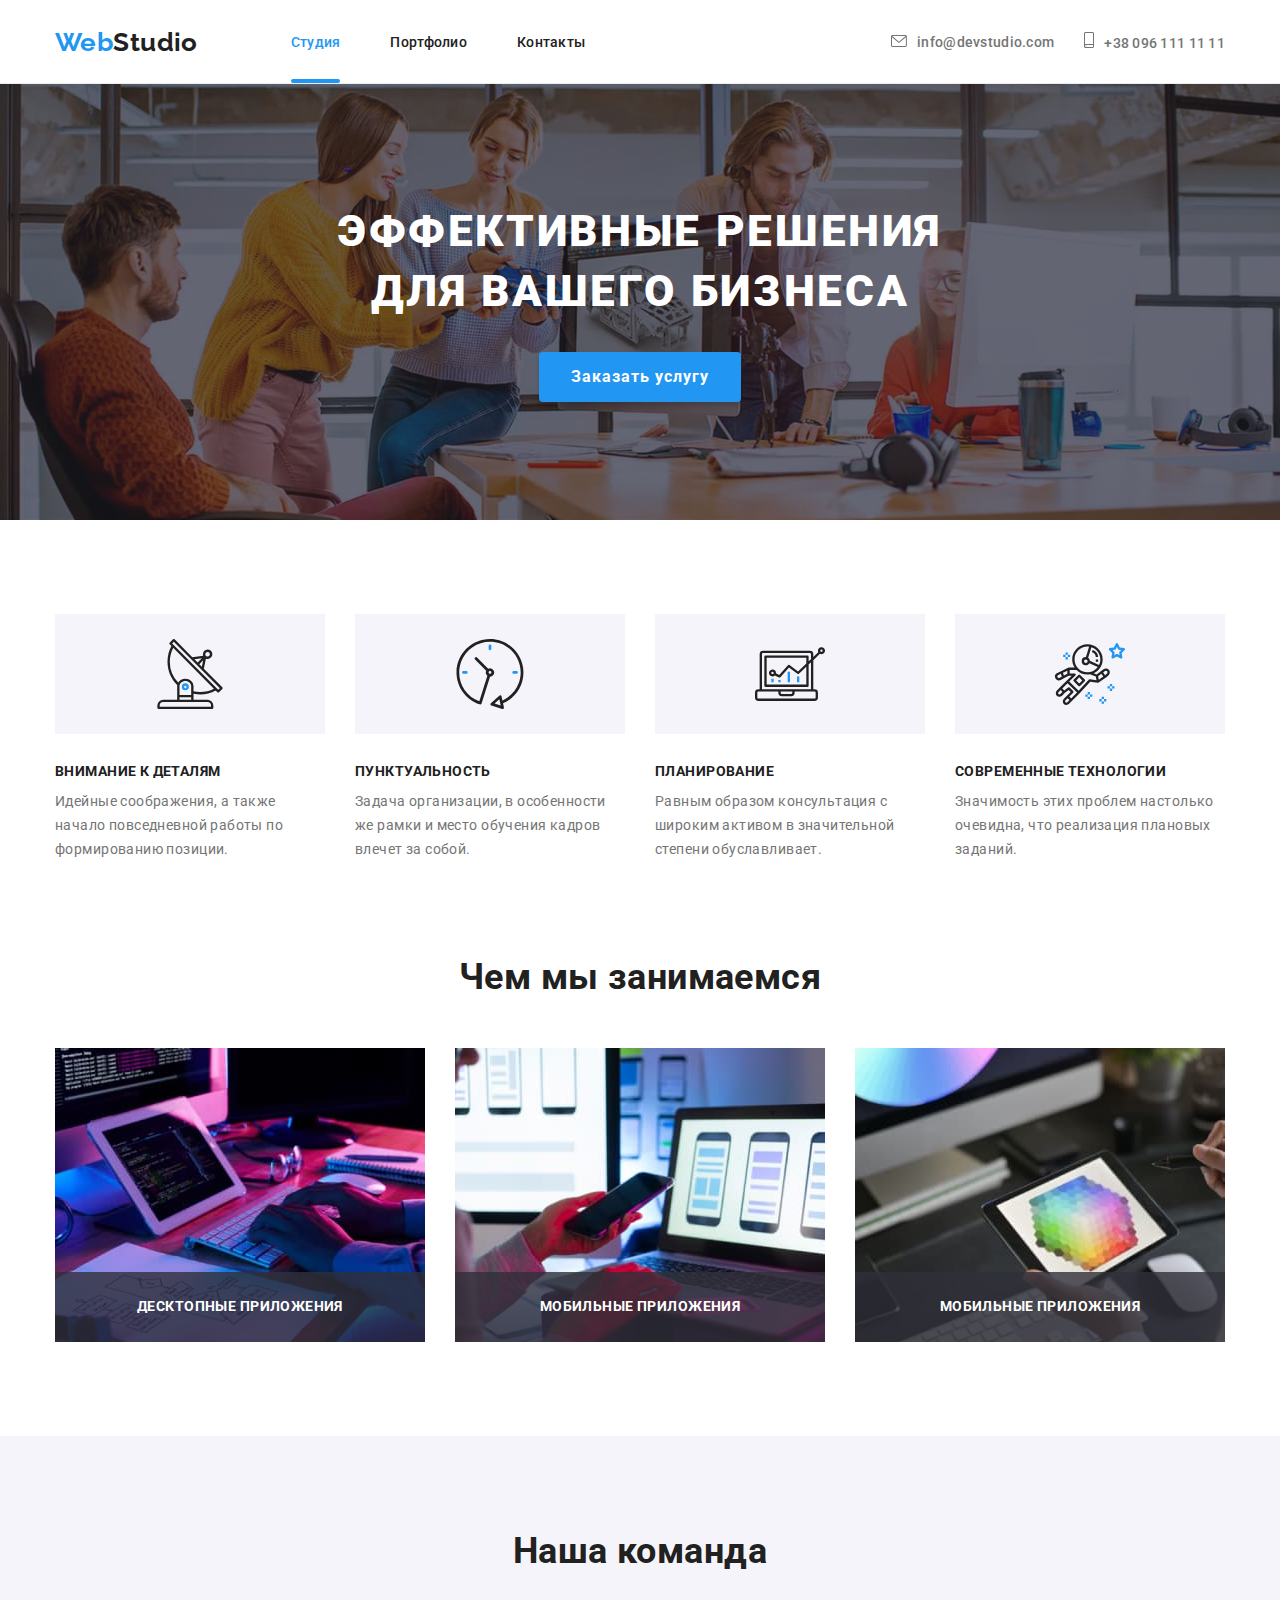
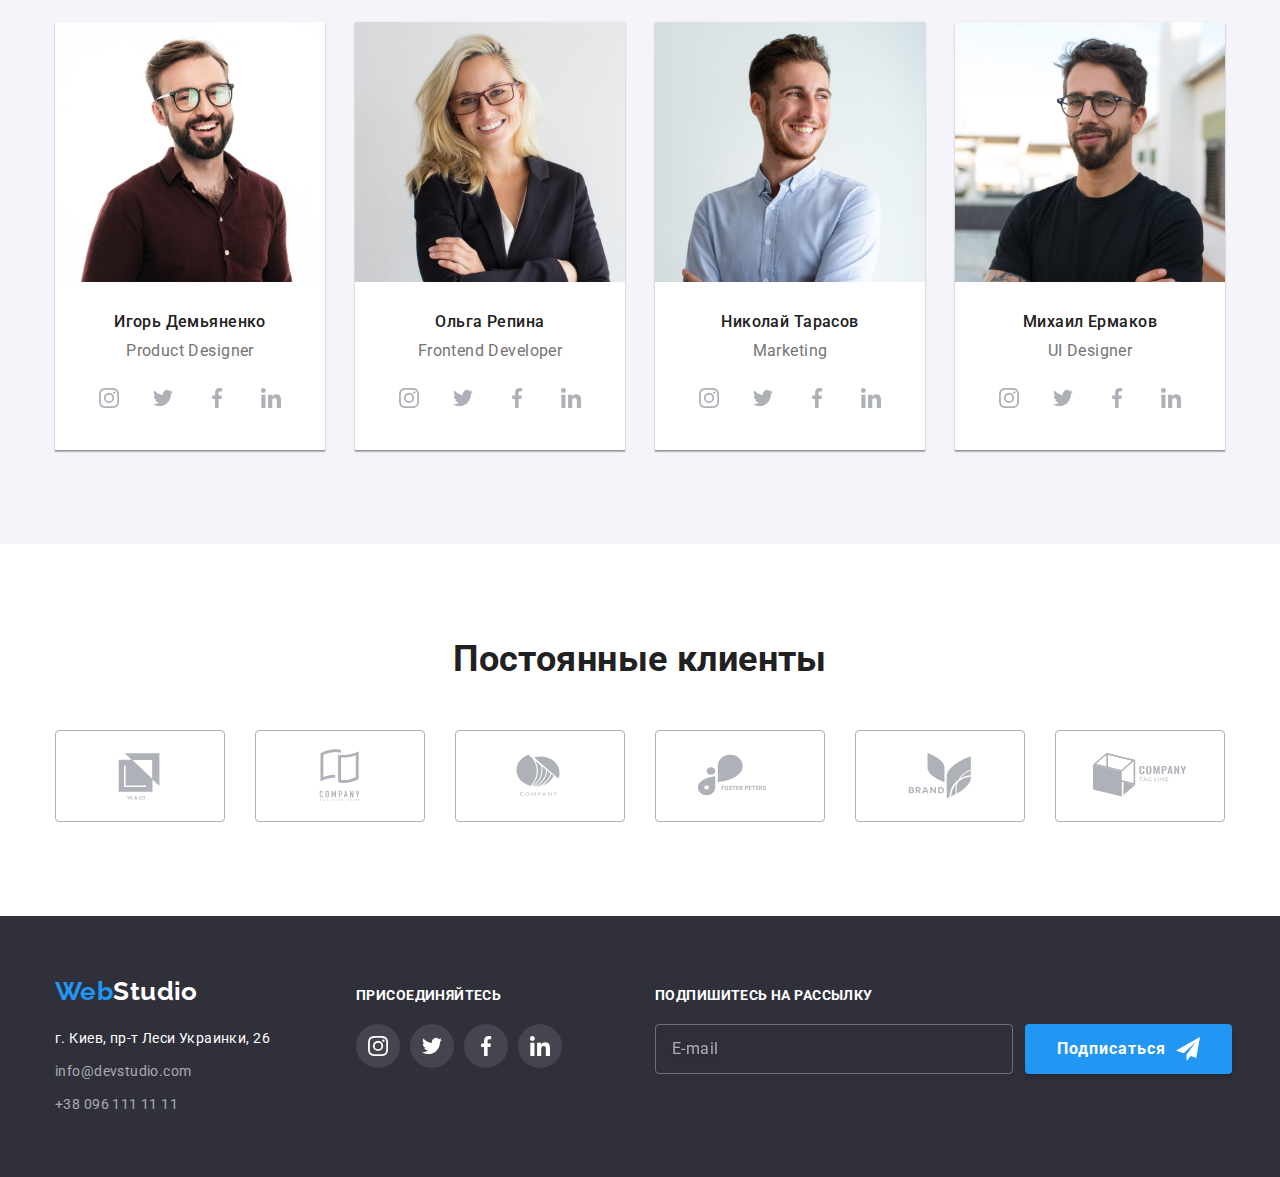
==== commit 7c9c319e: "добавила адаптивное фоновое изображение героя" ====
--- a/index.html
+++ b/index.html
@@ -21,7 +21,7 @@
     <header class="headder">
       <div class="container headder__container">
         <nav class="nav">
-          <a class="logo headder__logo" href="index.html"
+          <a class="logo headder__logo" aria-label="Site logo" href="index.html"
             ><span class="logo--accent" lang="en">Web</span><span lang="en">Studio</span>
           </a>
 
@@ -212,7 +212,7 @@
                     ></a>
                   </li>
                   <li class="social__item">
-                    <a href="https://www.linkedin.com/" class="social__links" aria-label="linjedin"
+                    <a href="https://www.linkedin.com/" class="social__links" aria-label="linkedin"
                       ><svg width="20" height="20">
                         <use href="./images/icons.svg#icon-linkedin"></use></svg
                     ></a>
@@ -228,25 +228,28 @@
                 <p class="our-team__position" lang="en">Frontend Developer</p>
                 <ul class="socials">
                   <li class="social__item">
-                    <a href="https://www.instagram.com/" class="social__links"
+                    <a
+                      href="https://www.instagram.com/"
+                      class="social__links"
+                      aria-label="instagram"
                       ><svg width="20" height="20">
                         <use href="./images/icons.svg#icon-instagram"></use></svg
                     ></a>
                   </li>
                   <li class="social__item">
-                    <a href="https://twitter.com/" class="social__links"
+                    <a href="https://twitter.com/" class="social__links" aria-label="twitter"
                       ><svg width="20" height="20">
                         <use href="./images/icons.svg#icon-twitter"></use></svg
                     ></a>
                   </li>
                   <li class="social__item">
-                    <a href="https://www.facebook.com/" class="social__links"
+                    <a href="https://www.facebook.com/" class="social__links" aria-label="facebook"
                       ><svg width="20" height="20">
                         <use href="./images/icons.svg#icon-facebook"></use></svg
                     ></a>
                   </li>
                   <li class="social__item">
-                    <a href="https://www.linkedin.com/" class="social__links"
+                    <a href="https://www.linkedin.com/" class="social__links" aria-label="linkedin"
                       ><svg width="20" height="20">
                         <use href="./images/icons.svg#icon-linkedin"></use></svg
                     ></a>
@@ -262,25 +265,28 @@
                 <p class="our-team__position" lang="en">Marketing</p>
                 <ul class="socials">
                   <li class="social__item">
-                    <a href="https://www.instagram.com/" class="social__links"
+                    <a
+                      href="https://www.instagram.com/"
+                      class="social__links"
+                      aria-label="instagram"
                       ><svg width="20" height="20">
                         <use href="./images/icons.svg#icon-instagram"></use></svg
                     ></a>
                   </li>
                   <li class="social__item">
-                    <a href="https://twitter.com/" class="social__links"
+                    <a href="https://twitter.com/" class="social__links" aria-label="twitter"
                       ><svg width="20" height="20">
                         <use href="./images/icons.svg#icon-twitter"></use></svg
                     ></a>
                   </li>
                   <li class="social__item">
-                    <a href="https://www.facebook.com/" class="social__links"
+                    <a href="https://www.facebook.com/" class="social__links" aria-label="facebook"
                       ><svg width="20" height="20">
                         <use href="./images/icons.svg#icon-facebook"></use></svg
                     ></a>
                   </li>
                   <li class="social__item">
-                    <a href="https://www.linkedin.com/" class="social__links"
+                    <a href="https://www.linkedin.com/" class="social__links" aria-label="linkedin"
                       ><svg width="20" height="20">
                         <use href="./images/icons.svg#icon-linkedin"></use></svg
                     ></a>
@@ -297,25 +303,37 @@
 
                 <ul class="socials">
                   <li class="social__item">
-                    <a href="https://www.instagram.com/" class="social__links"
+                    <a
+                      href="https://www.instagram.com/"
+                      class="social__links"
+                      aria-label="ссылки на социальные сети"
                       ><svg width="20" height="20">
                         <use href="./images/icons.svg#icon-instagram"></use></svg
                     ></a>
                   </li>
                   <li class="social__item">
-                    <a href="https://twitter.com/" class="social__links"
+                    <a
+                      href="https://twitter.com/"
+                      class="social__links"
+                      aria-label="ссылки на социальные сети"
                       ><svg width="20" height="20">
                         <use href="./images/icons.svg#icon-twitter"></use></svg
                     ></a>
                   </li>
                   <li class="social__item">
-                    <a href="https://www.facebook.com/" class="social__links"
+                    <a
+                      href="https://www.facebook.com/"
+                      class="social__links"
+                      aria-label="ссылки на социальные сети"
                       ><svg width="20" height="20">
                         <use href="./images/icons.svg#icon-facebook"></use></svg
                     ></a>
                   </li>
                   <li class="social__item">
-                    <a href="https://www.linkedin.com/" class="social__links"
+                    <a
+                      href="https://www.linkedin.com/"
+                      class="social__links"
+                      aria-label="ссылки на социальные сети"
                       ><svg width="20" height="20">
                         <use href="./images/icons.svg#icon-linkedin"></use></svg
                     ></a>
--- a/css/main.min.css
+++ b/css/main.min.css
@@ -1,2 +1,2 @@
-h1,h2,h3,p,ul{margin:0;padding-left:0}.body{font-family:roboto,sans-serif;font-size:14px;line-height:1.71;letter-spacing:0.03em;background-color:#fff;color:#757575}.body.modal .is-open{overflow:hidden}ul{list-style:none}.container{margin-left:auto;margin-right:auto;max-width:1200px;padding:0 15px}@media screen and (min-width: 480px){.container{max-width:480px}}@media screen and (max-width: 768px){.container{max-width:768px}}@media screen and (max-width: 1200px){.container{max-width:1200px}}.visually-hidden{position:absolute;width:1px;height:1px;margin:-1px;border:0;padding:0;white-space:nowrap;-webkit-clip-path:inset(100%);clip-path:inset(100%);clip:rect(0 0 0 0);overflow:hidden}.section-title{margin-bottom:30px;font-weight:700;font-size:28px;line-height:1.17;text-align:center;color:#212121}@media screen and (min-width: 1200px){.section-title{font-size:36px;margin-bottom:50px}}.feature-list__content,.social__links,.clients__list,.clients__links,.footer-form__button,.modal__button,.checkbox__label,.project__dropdown{display:-webkit-box;display:-ms-flexbox;display:flex;-webkit-box-align:center;-ms-flex-align:center;align-items:center}.headder{position:relative;border-bottom:1px solid #ececec}.logo{display:block;padding-top:16px;padding-bottom:16px;font-family:raleway,sans-serif;font-weight:700;font-size:24px;line-height:1.17;text-decoration:none;color:#212121;-webkit-transition:color 250ms cubic-bezier(0.4, 0, 0.2, 1);transition:color 250ms cubic-bezier(0.4, 0, 0.2, 1)}.logo:hover,.logo:focus{color:#2196f3}.logo--accent{color:#2196f3}@media (min-width: 768px){.logo{padding-top:26px;padding-bottom:26px}}@media (min-width: 1200px){.logo{padding-top:25px;padding-bottom:24px}}@media (min-width: 1200px){.logo{font-size:26px;line-height:1.19}}.nav{display:-webkit-box;display:-ms-flexbox;display:flex;-webkit-box-align:center;-ms-flex-align:center;align-items:center;-webkit-box-pack:justify;-ms-flex-pack:justify;justify-content:space-between}.hero{margin-left:auto;margin-right:auto;padding-top:118px;padding-bottom:118px;text-align:center;background-image:-webkit-gradient(linear, left top, right top, from(rgba(47,48,58,0.4)), to(rgba(47,48,58,0.4))),url(../images/header-img.jpg);background-image:linear-gradient(to right, rgba(47,48,58,0.4), rgba(47,48,58,0.4)),url(../images/header-img.jpg);background-repeat:no-repeat;background-position:center;background-size:cover;background-color:rgba(47,48,58,0.4);max-width:1600px}@media (min-width: 768px){.hero{background-image:-webkit-gradient(linear, left top, right top, from(rgba(47,48,58,0.4)), to(rgba(47,48,58,0.4))),url(../images/header-img-tablet.jpg);background-image:linear-gradient(to right, rgba(47,48,58,0.4), rgba(47,48,58,0.4)),url(../images/header-img-tablet.jpg)}}@media (min-width: 1200px){.hero{padding-top:200px;padding-bottom:200px;height:600px;background-image:-webkit-gradient(linear, left top, right top, from(rgba(47,48,58,0.4)), to(rgba(47,48,58,0.4))),url(../images/hero-background.jpg);background-image:linear-gradient(to right, rgba(47,48,58,0.4), rgba(47,48,58,0.4)),url(../images/hero-background.jpg)}}.hero__title{margin-bottom:30px;font-weight:900;font-size:26px;line-height:1.62;letter-spacing:0.06em;text-transform:uppercase;color:#fff}@media (min-width: 768px){.hero__title{padding-top:26px;padding-bottom:26px}}@media (min-width: 1200px){.hero__title{font-size:44px;line-height:1.36}}.button{padding:10px 32px;border:none;border-radius:4px;cursor:pointer;font-weight:700;font-size:16px;line-height:1.88;letter-spacing:0.06em;background-color:#2196f3;-webkit-box-shadow:0px 4px 4px rgba(0,0,0,0.15);box-shadow:0px 4px 4px rgba(0,0,0,0.15);color:#fff;font-family:inherit;-webkit-transition:background-color 250ms cubic-bezier(0.4, 0, 0.2, 1);transition:background-color 250ms cubic-bezier(0.4, 0, 0.2, 1)}.button:hover,.button:focus{background-color:#188ce8}.benefits{padding-top:60px;padding-bottom:60px}@media (min-width: 1200px){.benefits{padding-top:94px;padding-bottom:94px}}@media (min-width: 768px){.feature-list{display:-webkit-box;display:-ms-flexbox;display:flex;-ms-flex-wrap:wrap;flex-wrap:wrap;margin:-15px}}@media (min-width: 768px){.feature-list__item{-ms-flex-preferred-size:calc((100% - 120px) / 4);flex-basis:calc((100% - 120px) / 4);margin:15px}}.feature-list__content{-webkit-box-pack:center;-ms-flex-pack:center;justify-content:center;background-color:#f5f4fa;height:120px;margin-bottom:30px}@media (min-width: 768px){.feature-list__content{width:354px}}@media (min-width: 1200px){.feature-list__content{width:279px}}.feature-list__title{font-weight:700;font-size:14px;line-height:1.14;text-transform:uppercase;margin-bottom:10px;color:#212121}@media (max-width: 480px){.feature-list__title{text-align:center}}@media (max-width: 480px){.feature-list__item+.feature-list__item{margin-top:30px}}.work{display:none}.our-team{background-color:#f5f4fa;padding-top:60px;padding-bottom:60px}@media (min-width: 1200px){.our-team{padding-top:94px;padding-bottom:94px}}@media (min-width: 768px){.our-team__list{display:-webkit-box;display:-ms-flexbox;display:flex;-ms-flex-wrap:wrap;flex-wrap:wrap;margin:-15px}}.our-team__item{-webkit-box-shadow:0px 1px 3px rgba(0,0,0,0.12),0px 1px 1px rgba(0,0,0,0.14),0px 2px 1px rgba(0,0,0,0.2);box-shadow:0px 1px 3px rgba(0,0,0,0.12),0px 1px 1px rgba(0,0,0,0.14),0px 2px 1px rgba(0,0,0,0.2)}@media (max-width: 480px){.our-team__item+.our-team__item{margin-top:30px}}@media (min-width: 768px){.our-team__item{-ms-flex-preferred-size:calc((100% - 120px) / 4);flex-basis:calc((100% - 120px) / 4);margin:15px;width:354px}}.our-team__img{display:block;height:auto}@media (max-width: 767px){.our-team__img{max-width:100%}}@media (min-width: 768px){.our-team__img{width:354px}}.our-team__desc{padding:30px 32px;border-radius:0px 0px 4px 4px;background-color:#fff}.our-team__title{font-weight:500;font-size:16px;line-height:1.19;margin-bottom:10px;text-align:center;color:#212121}.our-team__position{font-size:16px;line-height:1.19;text-align:center;margin-bottom:16px}.socials{display:-webkit-box;display:-ms-flexbox;display:flex;text-align:center;-webkit-box-pack:center;-ms-flex-pack:center;justify-content:center}.social__item:not(:last-child){margin-right:10px}.social__links{-webkit-box-pack:center;-ms-flex-pack:center;justify-content:center;border-radius:50%;width:44px;height:44px;fill:#afb1b8;-webkit-transition:fill 250ms cubic-bezier(0.4, 0, 0.2, 1),background-color 250ms cubic-bezier(0.4, 0, 0.2, 1);transition:fill 250ms cubic-bezier(0.4, 0, 0.2, 1),background-color 250ms cubic-bezier(0.4, 0, 0.2, 1)}.social__links:hover,.social__links:focus{fill:#fff;background-color:#2196f3}.clients{padding-top:60px;padding-bottom:60px}@media (min-width: 1200px){.clients{padding-top:94px;padding-bottom:94px}}.clients__list{-webkit-box-pack:center;-ms-flex-pack:center;justify-content:center;-ms-flex-wrap:wrap;flex-wrap:wrap;margin:-15px}.clients__links{-webkit-box-pack:center;-ms-flex-pack:center;justify-content:center;border:1px solid #afb1b8;border-radius:4px;height:92px;fill:#afb1b8;-webkit-transition:fill 250ms cubic-bezier(0.4, 0, 0.2, 1),border 250ms cubic-bezier(0.4, 0, 0.2, 1);transition:fill 250ms cubic-bezier(0.4, 0, 0.2, 1),border 250ms cubic-bezier(0.4, 0, 0.2, 1)}.clients__links:hover,.clients__links:focus{border:1px solid #2196f3;fill:#2196f3}.clients__item{width:calc((100% - 4 * 15px) / 2);margin:15px}@media (min-width: 768px){.clients__item{-ms-flex-preferred-size:calc((100% - 6 * 15px) / 3);flex-basis:calc((100% - 6 * 15px) / 3)}}.footer{padding-top:60px;padding-bottom:60px;text-align:center;background-color:#2f303a}@media (min-width: 768px){.footer-thumb{display:-webkit-box;display:-ms-flexbox;display:flex;-webkit-box-pack:center;-ms-flex-pack:center;justify-content:center}}@media (min-width: 768px){.footer__address{margin-right:165px}}.footer__logo{display:block;padding:0;margin-bottom:20px;color:#fff;-webkit-transition:color 250ms cubic-bezier(0.4, 0, 0.2, 1);transition:color 250ms cubic-bezier(0.4, 0, 0.2, 1)}.footer__logo:hover,.footer__logo:focus{color:#2196f3}.address{font-style:normal}.address__title{margin-bottom:8px;color:#fff}.address__link{display:inline-block;text-decoration:none;color:rgba(255,255,255,0.6);-webkit-transition:color 250ms cubic-bezier(0.4, 0, 0.2, 1);transition:color 250ms cubic-bezier(0.4, 0, 0.2, 1)}.address__link:hover,.address__link:focus{color:#2196f3}.address__item:not(:last-child){margin-bottom:8px}.address__list{margin-bottom:60px}.join{margin-bottom:60px}.footer__title{display:block;margin-bottom:20px;color:#fff;font-weight:700;font-size:14px;line-height:1.14;text-transform:uppercase}.join__item{border-radius:50%;background-color:rgba(255,255,255,0.1)}.join__icon{fill:#fff}.footer-form{display:-webkit-box;display:-ms-flexbox;display:flex;-webkit-box-orient:vertical;-webkit-box-direction:normal;-ms-flex-direction:column;flex-direction:column;-webkit-box-align:center;-ms-flex-align:center;align-items:center;-webkit-box-pack:center;-ms-flex-pack:center;justify-content:center;text-align:center}.footer-form__mail{margin-bottom:20px;padding:15px 16px;margin-right:12px;width:100%;height:50px;border:1px solid rgba(255,255,255,0.3);background-color:transparent;outline:transparent;-webkit-filter:drop-shadow(0px 4px 4px rgba(0,0,0,0.15));filter:drop-shadow(0px 4px 4px rgba(0,0,0,0.15));border-radius:4px;-webkit-transition:border 250ms cubic-bezier(0.4, 0, 0.2, 1);transition:border 250ms cubic-bezier(0.4, 0, 0.2, 1)}.footer-form__mail::-webkit-input-placeholder{font-size:16px;line-height:1.25;letter-spacing:0.03em;color:rgba(255,255,255,0.6)}.footer-form__mail:-ms-input-placeholder{font-size:16px;line-height:1.25;letter-spacing:0.03em;color:rgba(255,255,255,0.6)}.footer-form__mail::-ms-input-placeholder{font-size:16px;line-height:1.25;letter-spacing:0.03em;color:rgba(255,255,255,0.6)}.footer-form__mail::placeholder{font-size:16px;line-height:1.25;letter-spacing:0.03em;color:rgba(255,255,255,0.6)}.footer-form__mail:hover,.footer-form__mail:focus{border:1px solid #2196f3}@media (min-width: 768px){.footer-form__mail{width:450px}}.footer-form__button{-webkit-box-pack:center;-ms-flex-pack:center;justify-content:center}.footer-form__icon{margin-left:10px}.button-mobil{display:-webkit-inline-box;display:-ms-inline-flexbox;display:inline-flex;margin:0;padding:0;border:none;background-color:transparent;z-index:20}.button-mobil:hover .icon-menu,.button-mobil:focus .icon-menu{fill:#2196f3}.button-mobil:hover .icon-close,.button-mobil:focus .icon-close{fill:#2196f3}.button-mobil.is-open .icon-close{display:block}.button-mobil.is-open .icon-menu{display:none}@media (min-width: 768px){.button-mobil{display:none}}.icon-close{display:none}.menu-mobil{background:#fff;font-size:20px}@media screen and (max-width: 767px){.menu-mobil{padding:20px;-webkit-box-shadow:0px 4px 8px rgba(0,0,0,0.04),0px 2px 4px rgba(0,0,0,0.08),0px 1px 3px rgba(0,0,0,0.16);box-shadow:0px 4px 8px rgba(0,0,0,0.04),0px 2px 4px rgba(0,0,0,0.08),0px 1px 3px rgba(0,0,0,0.16);display:none;position:absolute;top:0;left:0;width:100%;padding:48px 40px}.menu-mobil.is-open{display:block}}@media screen and (min-width: 768px){.menu-mobil{display:-webkit-box;display:-ms-flexbox;display:flex;-webkit-box-pack:justify;-ms-flex-pack:justify;justify-content:space-between;-webkit-box-flex:1;-ms-flex-positive:1;flex-grow:1}}@media (max-width: 767px){.site-nav{margin-bottom:302px}}@media (min-width: 768px){.site-nav{display:-webkit-box;display:-ms-flexbox;display:flex;-webkit-box-align:center;-ms-flex-align:center;align-items:center;-webkit-box-pack:center;-ms-flex-pack:center;justify-content:center;margin-left:88px}}@media (min-width: 768px){.site-nav{margin-left:93px}}.site-nav__link{display:block;font-weight:500;line-height:1.17;letter-spacing:0.02em;text-decoration:none;color:#212121;-webkit-transition:color 250ms cubic-bezier(0.4, 0, 0.2, 1);transition:color 250ms cubic-bezier(0.4, 0, 0.2, 1)}.site-nav__link:hover,.site-nav__link:focus{color:#2196f3}@media screen and (max-width: 767px){.site-nav__link{padding-bottom:32px;font-size:40px}}@media (min-width: 768px){.site-nav__link{font-size:14px;padding:32px 0}}@media (min-width: 768px){.site-nav__item{position:relative}}@media (min-width: 768px){.site-nav__item+.site-nav__item{margin-left:50px}}.site-nav__link--activ{color:#2196f3}@media (max-width: 767px){.site-nav__link--activ{padding-bottom:35.71px}}@media (min-width: 768px){.site-nav__link--activ::after{position:absolute;content:'';height:4px;width:100%;left:0;bottom:-1px;border-radius:2px;background-color:#2196f3}}@media (min-width: 768px){.contact__item:not(:last-child){margin-bottom:10px}}.contact__link{display:block;font-weight:500;line-height:1.17;letter-spacing:0.02em;text-decoration:none;color:#757575;-webkit-transition:color 250ms cubic-bezier(0.4, 0, 0.2, 1);transition:color 250ms cubic-bezier(0.4, 0, 0.2, 1)}.contact__link:hover,.contact__link:focus{color:#2196f3}@media (max-width: 767px){.contact__link{margin-bottom:32px;font-size:24px}}@media (min-width: 768px){.contact__link{display:-webkit-box;display:-ms-flexbox;display:flex;font-size:12px;-webkit-box-align:center;-ms-flex-align:center;align-items:center;-webkit-box-pack:center;-ms-flex-pack:center;justify-content:center}}@media (max-width: 767px){.contact__link:hover,.contact__link:focus{font-size:34px}}.contact__icon{margin-right:10px;fill:currentColor}@media (max-width: 767px){.contact__icon{display:none}}.contact{display:-webkit-box;display:-ms-flexbox;display:flex;-webkit-box-orient:vertical;-webkit-box-direction:normal;-ms-flex-direction:column;flex-direction:column}@media (min-width: 768px){.contact{-webkit-box-pack:center;-ms-flex-pack:center;justify-content:center;-webkit-box-align:start;-ms-flex-align:start;align-items:flex-start}}@media (max-width: 767px){.contact__iten--numb{-webkit-box-ordinal-group:2;-ms-flex-order:1;order:1}.contact__iten--mail{-webkit-box-ordinal-group:3;-ms-flex-order:2;order:2}}.menu-mobil__socials{display:-webkit-box;display:-ms-flexbox;display:flex;margin-top:64px}@media (min-width: 768px){.menu-mobil__socials{display:none}}.menu-mobil__link{color:#2196f3;text-decoration:none;font-weight:500;font-size:18px;line-height:1.22;letter-spacing:0.02em}.menu-mobil__item:not(:last-child){border-right:1px solid rgba(33,33,33,0.2);padding-right:10px}.menu-mobil__item:not(:first-child){padding-left:10px}.contact__icon{margin-right:8px;fill:currentColor}@media (min-width: 1200px){.contact__icon{margin-right:10px}}.backdrop{position:fixed;top:0;left:0;width:100%;height:100%;background-color:rgba(0,0,0,0.2);opacity:1;-webkit-transition:opacity 250ms cubic-bezier(0.4, 0, 0.2, 1),visibility 250ms cubic-bezier(0.4, 0, 0.2, 1);transition:opacity 250ms cubic-bezier(0.4, 0, 0.2, 1),visibility 250ms cubic-bezier(0.4, 0, 0.2, 1);overflow-y:scroll}.backdrop.is-hidden{visibility:hidden;opacity:0;pointer-events:none}.backdrop.is-hidden .modal{-webkit-transform:translate(-50%, -50%) scale(0);transform:translate(-50%, -50%) scale(0)}.modal{top:50%;left:50%;-webkit-transform:translate(-50%, -50%) scale(1);transform:translate(-50%, -50%) scale(1);-webkit-transition:-webkit-transform 250ms cubic-bezier(0.4, 0, 0.2, 1);transition:-webkit-transform 250ms cubic-bezier(0.4, 0, 0.2, 1);transition:transform 250ms cubic-bezier(0.4, 0, 0.2, 1);transition:transform 250ms cubic-bezier(0.4, 0, 0.2, 1), -webkit-transform 250ms cubic-bezier(0.4, 0, 0.2, 1);padding:40px;min-height:609px;background-color:#fff;-webkit-box-shadow:0px 1px 3px rgba(0,0,0,0.12),0px 1px 1px rgba(0,0,0,0.14),0px 2px 1px rgba(0,0,0,0.2);box-shadow:0px 1px 3px rgba(0,0,0,0.12),0px 1px 1px rgba(0,0,0,0.14),0px 2px 1px rgba(0,0,0,0.2);border-radius:4px;opacity:1;z-index:100}@media (max-width: 767px){.modal{position:relative;margin-top:93px;max-width:450px}}@media (min-width: 768px){.modal{position:absolute;top:50%;left:50%;-webkit-transform:translate(-50%, -50%) scale(1);transform:translate(-50%, -50%) scale(1);-webkit-transition:-webkit-transform 250ms cubic-bezier(0.4, 0, 0.2, 1);transition:-webkit-transform 250ms cubic-bezier(0.4, 0, 0.2, 1);transition:transform 250ms cubic-bezier(0.4, 0, 0.2, 1);transition:transform 250ms cubic-bezier(0.4, 0, 0.2, 1), -webkit-transform 250ms cubic-bezier(0.4, 0, 0.2, 1);width:450px}}.modal__button{-webkit-box-pack:center;-ms-flex-pack:center;justify-content:center;position:absolute;padding:0;top:8px;right:8px;width:30px;height:30px;border:1px solid rgba(0,0,0,0.1);border-radius:50%;background-color:#fff;cursor:pointer;fill:#000;-webkit-transition:fill 250ms cubic-bezier(0.4, 0, 0.2, 1);transition:fill 250ms cubic-bezier(0.4, 0, 0.2, 1)}.modal__button:hover,.modal__button:focus{fill:#2196f3}.form__title{display:block;margin-bottom:12px;color:#212121;font-weight:700;font-size:20px;line-height:1.5;text-align:center;letter-spacing:0.03em}.form{text-align:center}.form__field{display:-webkit-box;display:-ms-flexbox;display:flex;-webkit-box-orient:vertical;-webkit-box-direction:normal;-ms-flex-direction:column;flex-direction:column;margin-bottom:10px}.form__input{padding:12px 15px 12px 42px;width:100%;height:40px;border:1px solid rgba(33,33,33,0.2);border-radius:4px;cursor:pointer;-webkit-transition:border 250ms cubic-bezier(0.4, 0, 0.2, 1),outline-color 250ms cubic-bezier(0.4, 0, 0.2, 1),fill 250ms cubic-bezier(0.4, 0, 0.2, 1);transition:border 250ms cubic-bezier(0.4, 0, 0.2, 1),outline-color 250ms cubic-bezier(0.4, 0, 0.2, 1),fill 250ms cubic-bezier(0.4, 0, 0.2, 1)}.form__input:hover,.form__input:focus{border:1px solid #2196f3;outline-color:#2196f3}.form__input:focus-within>.form__icon{fill:#2196f3}.form__input:hover ~ .form__icon{fill:#2196f3}.form__text{text-align:left;margin-bottom:4px;font-size:12px;line-height:1.17;letter-spacing:0.01em;color:#757575}.form__thumb{position:relative}.form__icon{position:absolute;top:50%;left:12px;-webkit-transform:translateY(-50%);transform:translateY(-50%);cursor:pointer;fill:#212121;-webkit-transition:fill 250ms cubic-bezier(0.4, 0, 0.2, 1);transition:fill 250ms cubic-bezier(0.4, 0, 0.2, 1)}.form__field--comment{margin-bottom:20px}.form__textarea{padding:12px 16px;border:1px solid rgba(33,33,33,0.2);border-radius:4px;resize:none;width:100%;height:120px;cursor:pointer;-webkit-transition:border 250ms cubic-bezier(0.4, 0, 0.2, 1),outline-color 250ms cubic-bezier(0.4, 0, 0.2, 1);transition:border 250ms cubic-bezier(0.4, 0, 0.2, 1),outline-color 250ms cubic-bezier(0.4, 0, 0.2, 1)}.form__textarea::-webkit-input-placeholder{font-size:12px;line-height:1.17;letter-spacing:0.01em;color:rgba(117,117,117,0.5)}.form__textarea:-ms-input-placeholder{font-size:12px;line-height:1.17;letter-spacing:0.01em;color:rgba(117,117,117,0.5)}.form__textarea::-ms-input-placeholder{font-size:12px;line-height:1.17;letter-spacing:0.01em;color:rgba(117,117,117,0.5)}.form__textarea::placeholder{font-size:12px;line-height:1.17;letter-spacing:0.01em;color:rgba(117,117,117,0.5)}.form__textarea:hover,.form__textarea:focus{border:1px solid #2196f3;outline-color:#2196f3}.checkbox{margin-bottom:31px}.checkbox__icon{margin-right:4px;width:16px;height:15px;border:2px solid #212121;border-radius:2px}.checkbox__input:checked+.checkbox__icon{background-color:#2196f3;border-color:#2196f3;background-origin:border-box}.checkbox__input:focus+.checkbox__icon,.checkbox__input:hover+.checkbox__icon{border-color:#2196f3}.checkbox__label{-webkit-box-pack:center;-ms-flex-pack:center;justify-content:center;font-size:12px;line-height:1.17;letter-spacing:0.03em;color:#757575;cursor:pointer}@media (min-width: 1200px){.checkbox__label{font-size:14px}}.checkbox__input{-webkit-appearance:none;-moz-appearance:none;appearance:none;position:absolute}.checkbox__conditions{color:#2196f3;-webkit-text-decoration-line:underline;text-decoration-line:underline}.checkbox__button{padding:10px 55px 10px 56px}.portfolio-nav{padding-top:60px;padding-bottom:60px}.filter__list{display:-webkit-box;display:-ms-flexbox;display:flex}@media (max-width: 767px){.filter__list{-ms-flex-wrap:wrap;flex-wrap:wrap;margin-bottom:-15px}}@media (min-width: 768px){.filter__list{-webkit-box-pack:center;-ms-flex-pack:center;justify-content:center}}.filter__button{border:none;border-radius:4px;font-family:inherit;font-weight:500;font-size:16px;line-height:1.63;cursor:pointer;text-align:center;padding:6px 22px;display:block;background-color:#f5f4fa;color:#212121;-webkit-transition:background-color 250ms cubic-bezier(0.4, 0, 0.2, 1),color 250ms cubic-bezier(0.4, 0, 0.2, 1),-webkit-box-shadow 250ms cubic-bezier(0.4, 0, 0.2, 1);transition:background-color 250ms cubic-bezier(0.4, 0, 0.2, 1),color 250ms cubic-bezier(0.4, 0, 0.2, 1),-webkit-box-shadow 250ms cubic-bezier(0.4, 0, 0.2, 1);transition:background-color 250ms cubic-bezier(0.4, 0, 0.2, 1),color 250ms cubic-bezier(0.4, 0, 0.2, 1),box-shadow 250ms cubic-bezier(0.4, 0, 0.2, 1);transition:background-color 250ms cubic-bezier(0.4, 0, 0.2, 1),color 250ms cubic-bezier(0.4, 0, 0.2, 1),box-shadow 250ms cubic-bezier(0.4, 0, 0.2, 1),-webkit-box-shadow 250ms cubic-bezier(0.4, 0, 0.2, 1)}.filter__button:hover,.filter__button:focus{background-color:#2196f3;color:#fff;-webkit-box-shadow:0px 3px 1px rgba(0,0,0,0.1),0px 1px 2px rgba(0,0,0,0.08),0px 2px 2px rgba(0,0,0,0.12);box-shadow:0px 3px 1px rgba(0,0,0,0.1),0px 1px 2px rgba(0,0,0,0.08),0px 2px 2px rgba(0,0,0,0.12)}.filter__item{margin-right:8px}@media (max-width: 767px){.filter__item{margin-bottom:15px}.filter__item:nth-child(n+4){margin-bottom:0px}}@media (min-width: 768px){.filter__item:last-child{margin-right:0px}}.project__list{margin-top:60px}@media (min-width: 768px){.project__list{display:-webkit-box;display:-ms-flexbox;display:flex;-ms-flex-wrap:wrap;flex-wrap:wrap;margin:-15px;margin-top:60px}}@media (max-width: 767px){.project__item+.project__item{margin-top:30px}}@media (min-width: 768px){.project__item{-ms-flex-preferred-size:calc((100% - 4 * 15px) / 2);flex-basis:calc((100% - 4 * 15px) / 2);margin:15px}}.project__link{display:block;text-decoration:none;-webkit-transition:-webkit-box-shadow 250ms cubic-bezier(0.4, 0, 0.2, 1);transition:-webkit-box-shadow 250ms cubic-bezier(0.4, 0, 0.2, 1);transition:box-shadow 250ms cubic-bezier(0.4, 0, 0.2, 1);transition:box-shadow 250ms cubic-bezier(0.4, 0, 0.2, 1), -webkit-box-shadow 250ms cubic-bezier(0.4, 0, 0.2, 1)}.project__link:hover,.project__link:focus{-webkit-box-shadow:0px 1px 1px rgba(0,0,0,0.12),0px 4px 4px rgba(0,0,0,0.06),1px 4px 6px rgba(0,0,0,0.16);box-shadow:0px 1px 1px rgba(0,0,0,0.12),0px 4px 4px rgba(0,0,0,0.06),1px 4px 6px rgba(0,0,0,0.16)}.project__img{display:block;max-width:100%;height:auto}.project__title{font-size:18px;line-height:2;letter-spacing:0.06em;font-weight:700;margin-bottom:4px;color:#212121}.project__subtitle{font-size:16px;line-height:1.88;color:#757575}.project__card{padding:22px 24px;border-left:1px solid #eee;border-right:1px solid #eee;border-bottom:1px solid #eee}.project__thumb{position:relative;overflow:hidden}.project__dropdown{position:absolute;-webkit-box-pack:center;-ms-flex-pack:center;justify-content:center;padding:63px 24px;top:0;left:0;width:100%;height:100%;background-color:rgba(33,150,243,0.9);font-size:18px;line-height:1.56;color:#fff;-webkit-transform:translateY(101%);transform:translateY(101%);-webkit-transition:-webkit-transform 250ms cubic-bezier(0.4, 0, 0.2, 1);transition:-webkit-transform 250ms cubic-bezier(0.4, 0, 0.2, 1);transition:transform 250ms cubic-bezier(0.4, 0, 0.2, 1);transition:transform 250ms cubic-bezier(0.4, 0, 0.2, 1), -webkit-transform 250ms cubic-bezier(0.4, 0, 0.2, 1)}.project__link:hover .project__dropdown,.project__link:focus .project__dropdown{-webkit-transform:translateY(0);transform:translateY(0)}
+h1,h2,h3,p,ul{margin:0;padding-left:0}.body{font-family:roboto,sans-serif;font-size:14px;line-height:1.71;letter-spacing:0.03em;background-color:#fff;color:#757575}.body.modal .is-open{overflow:hidden}ul{list-style:none}.container{margin-left:auto;margin-right:auto;max-width:1200px;padding:0 15px}@media screen and (min-width: 480px){.container{width:480px}}@media screen and (min-width: 768px){.container{width:768px}}@media screen and (min-width: 1200px){.container{width:1200px}}.visually-hidden{position:absolute;width:1px;height:1px;margin:-1px;border:0;padding:0;white-space:nowrap;-webkit-clip-path:inset(100%);clip-path:inset(100%);clip:rect(0 0 0 0);overflow:hidden}.section-title{margin-bottom:30px;font-weight:700;font-size:28px;line-height:1.17;text-align:center;color:#212121}@media screen and (min-width: 1200px){.section-title{font-size:36px;margin-bottom:50px}}img{display:block;max-width:100%;height:auto}.feature-list__content,.work__desc,.social__links,.clients__list,.clients__links,.footer-form__button,.modal__button,.checkbox__label,.project__dropdown{display:-webkit-box;display:-ms-flexbox;display:flex;-webkit-box-align:center;-ms-flex-align:center;align-items:center}.headder{position:relative;border-bottom:1px solid #ececec}.logo{display:block;padding-top:16px;padding-bottom:16px;font-family:raleway,sans-serif;font-weight:700;font-size:24px;line-height:1.17;text-decoration:none;color:#212121;-webkit-transition:color 250ms cubic-bezier(0.4, 0, 0.2, 1);transition:color 250ms cubic-bezier(0.4, 0, 0.2, 1)}.logo:hover,.logo:focus{color:#2196f3}.logo--accent{color:#2196f3}@media (min-width: 768px){.logo{padding-top:26px;padding-bottom:26px}}@media (min-width: 1200px){.logo{padding-top:25px;padding-bottom:24px}}@media (min-width: 1200px){.logo{font-size:26px;line-height:1.19}}.nav{display:-webkit-box;display:-ms-flexbox;display:flex;-webkit-box-align:center;-ms-flex-align:center;align-items:center;-webkit-box-pack:justify;-ms-flex-pack:justify;justify-content:space-between}.hero{margin-left:auto;margin-right:auto;padding-top:118px;padding-bottom:118px;text-align:center;background-image:-webkit-gradient(linear, left top, right top, from(rgba(47,48,58,0.4)), to(rgba(47,48,58,0.4))),url(../images/header_mobi.jpg);background-image:linear-gradient(to right, rgba(47,48,58,0.4), rgba(47,48,58,0.4)),url(../images/header_mobi.jpg);background-repeat:no-repeat;background-position:center;background-size:cover;background-color:rgba(47,48,58,0.4);max-width:1600px}@media (-webkit-min-device-pixel-ratio: 2), (min-resolution: 2dppx){.hero{background-image:-webkit-gradient(linear, left top, right top, from(rgba(47,48,58,0.4)), to(rgba(47,48,58,0.4))),url(../images/header_mobi@2x.jpg);background-image:linear-gradient(to right, rgba(47,48,58,0.4), rgba(47,48,58,0.4)),url(../images/header_mobi@2x.jpg)}}@media (min-width: 489px){.hero{background-image:-webkit-gradient(linear, left top, right top, from(rgba(47,48,58,0.4)), to(rgba(47,48,58,0.4))),url(../images/header_tablet.jpg);background-image:linear-gradient(to right, rgba(47,48,58,0.4), rgba(47,48,58,0.4)),url(../images/header_tablet.jpg)}}@media (min-width: 489px) and (-webkit-min-device-pixel-ratio: 2), (min-width: 489px) and (min-resolution: 2dppx){.hero{background-image:-webkit-gradient(linear, left top, right top, from(rgba(47,48,58,0.4)), to(rgba(47,48,58,0.4))),url(../images/header_tablet@2x.jpg);background-image:linear-gradient(to right, rgba(47,48,58,0.4), rgba(47,48,58,0.4)),url(../images/header_tablet@2x.jpg)}}@media (min-width: 769px){.hero{background-image:-webkit-gradient(linear, left top, right top, from(rgba(47,48,58,0.4)), to(rgba(47,48,58,0.4))),url(../images/header_desctop.jpg);background-image:linear-gradient(to right, rgba(47,48,58,0.4), rgba(47,48,58,0.4)),url(../images/header_desctop.jpg)}}@media (min-width: 769px) and (-webkit-min-device-pixel-ratio: 2), (min-width: 769px) and (min-resolution: 2dppx){.hero{background-image:-webkit-gradient(linear, left top, right top, from(rgba(47,48,58,0.4)), to(rgba(47,48,58,0.4))),url(../images/header_desctop@2x.jpg);background-image:linear-gradient(to right, rgba(47,48,58,0.4), rgba(47,48,58,0.4)),url(../images/header_desctop@2x.jpg)}}.hero__title{margin-bottom:30px;font-weight:900;font-size:26px;line-height:1.62;letter-spacing:0.06em;text-transform:uppercase;color:#fff}@media (min-width: 768px) and (max-width: 1199px){.hero__title{padding-top:26px;padding-bottom:26px}}@media (min-width: 1200px){.hero__title{font-size:44px;line-height:1.36}}.button{padding:10px 32px;border:none;border-radius:4px;cursor:pointer;font-weight:700;font-size:16px;line-height:1.88;letter-spacing:0.06em;background-color:#2196f3;-webkit-box-shadow:0px 4px 4px rgba(0,0,0,0.15);box-shadow:0px 4px 4px rgba(0,0,0,0.15);color:#fff;font-family:inherit;-webkit-transition:background-color 250ms cubic-bezier(0.4, 0, 0.2, 1);transition:background-color 250ms cubic-bezier(0.4, 0, 0.2, 1)}.button:hover,.button:focus{background-color:#188ce8}.benefits{padding-top:60px;padding-bottom:60px}@media (min-width: 1200px){.benefits{padding-top:94px;padding-bottom:94px}}@media (min-width: 768px) and (max-width: 1199px){.feature-list{display:-webkit-box;display:-ms-flexbox;display:flex;-ms-flex-wrap:wrap;flex-wrap:wrap;margin:-15px}}@media (min-width: 1200px){.feature-list{display:-webkit-box;display:-ms-flexbox;display:flex}}@media (min-width: 1200px){.feature-list__item+.feature-list__item{margin-left:30px}}@media (min-width: 768px) and (max-width: 1199px){.feature-list__item{-ms-flex-preferred-size:calc((100% - 120px) / 4);flex-basis:calc((100% - 120px) / 4);margin:15px}}@media (min-width: 1200px){.feature-list__item{width:270px}}.feature-list__content{-webkit-box-pack:center;-ms-flex-pack:center;justify-content:center;background-color:#f5f4fa;height:120px;margin-bottom:30px}@media (min-width: 768px){.feature-list__content{width:354px}}@media (min-width: 1200px){.feature-list__content{width:270px}}.feature-list__title{font-weight:700;font-size:14px;line-height:1.14;text-transform:uppercase;margin-bottom:10px;color:#212121}@media (max-width: 480px){.feature-list__title{text-align:center}}@media (max-width: 480px){.feature-list__item+.feature-list__item{margin-top:30px}}@media (max-width: 1199px){.work{display:none}}.work__img{display:-webkit-box;display:-ms-flexbox;display:flex}.work__item+.work__item{margin-left:30px}.work{padding-bottom:94px}.section-title{font-weight:700;font-size:36px;line-height:1.17;margin-bottom:50px;text-align:center;margin-bottom:50px;color:#212121}.work__thumb{position:relative}.work__desc{-webkit-box-pack:center;-ms-flex-pack:center;justify-content:center;position:absolute;left:0;bottom:0;width:100%;height:70px;background-color:rgba(47,48,58,0.8);font-weight:700;line-height:1.14;text-transform:uppercase;color:#fff}.our-team{background-color:#f5f4fa;padding-top:60px;padding-bottom:60px}@media (min-width: 1200px){.our-team{padding-top:94px;padding-bottom:94px}}@media (min-width: 768px){.our-team__list{display:-webkit-box;display:-ms-flexbox;display:flex}}@media (min-width: 768px) and (max-width: 1199px){.our-team__list{-ms-flex-wrap:wrap;flex-wrap:wrap;margin:-15px}}@media (min-width: 1200px){.our-team__item+.our-team__item{margin-left:30px}}.our-team__item{-webkit-box-shadow:0px 1px 3px rgba(0,0,0,0.12),0px 1px 1px rgba(0,0,0,0.14),0px 2px 1px rgba(0,0,0,0.2);box-shadow:0px 1px 3px rgba(0,0,0,0.12),0px 1px 1px rgba(0,0,0,0.14),0px 2px 1px rgba(0,0,0,0.2)}@media (max-width: 480px){.our-team__item+.our-team__item{margin-top:30px}}@media (min-width: 768px) and (max-width: 1199px){.our-team__item{-ms-flex-preferred-size:calc((100% - 120px) / 4);flex-basis:calc((100% - 120px) / 4);margin:15px;width:354px}}@media (min-width: 1200px){.our-team__item{width:270px}}@media (min-width: 768px){.our-team__img{width:354px}}@media (min-width: 1200px){.our-team__img{width:100%}}.our-team__desc{padding:30px 32px;border-radius:0px 0px 4px 4px;background-color:#fff}.our-team__title{font-weight:500;font-size:16px;line-height:1.19;margin-bottom:10px;text-align:center;color:#212121}.our-team__position{font-size:16px;line-height:1.19;text-align:center;margin-bottom:16px}.socials{display:-webkit-box;display:-ms-flexbox;display:flex;text-align:center;-webkit-box-pack:center;-ms-flex-pack:center;justify-content:center;height:44px}.social__item:not(:last-child){margin-right:10px}.social__links{-webkit-box-pack:center;-ms-flex-pack:center;justify-content:center;border-radius:50%;width:44px;height:44px;fill:#afb1b8;-webkit-transition:fill 250ms cubic-bezier(0.4, 0, 0.2, 1),background-color 250ms cubic-bezier(0.4, 0, 0.2, 1);transition:fill 250ms cubic-bezier(0.4, 0, 0.2, 1),background-color 250ms cubic-bezier(0.4, 0, 0.2, 1)}.social__links:hover,.social__links:focus{fill:#fff;background-color:#2196f3}.clients{padding-top:60px;padding-bottom:60px}@media (min-width: 1200px){.clients{padding-top:94px;padding-bottom:94px}}.clients__list{-webkit-box-pack:center;-ms-flex-pack:center;justify-content:center}@media (min-width: 480px) and (max-width: 1199px){.clients__list{-ms-flex-wrap:wrap;flex-wrap:wrap;margin:-15px}}.clients__links{-webkit-box-pack:center;-ms-flex-pack:center;justify-content:center;border:1px solid #afb1b8;border-radius:4px;height:92px;fill:#afb1b8;-webkit-transition:fill 250ms cubic-bezier(0.4, 0, 0.2, 1),border 250ms cubic-bezier(0.4, 0, 0.2, 1);transition:fill 250ms cubic-bezier(0.4, 0, 0.2, 1),border 250ms cubic-bezier(0.4, 0, 0.2, 1)}@media (min-width: 1200px){.clients__links{width:170px}}.clients__links:hover,.clients__links:focus{border:1px solid #2196f3;fill:#2196f3}@media (min-width: 480px) and (max-width: 1199px){.clients__item{width:calc((100% - 4 * 15px) / 2);margin:15px}}@media (min-width: 768px) and (max-width: 1199px){.clients__item{-ms-flex-preferred-size:calc((100% - 6 * 15px) / 3);flex-basis:calc((100% - 6 * 15px) / 3)}}@media (min-width: 1200px){.clients__item:not(:last-child){margin-right:30px}}.footer{padding-top:60px;padding-bottom:60px;background-color:#2f303a}@media (min-width: 480px) and (max-width: 1199px){.footer{text-align:center}}@media (min-width: 768px) and (max-width: 1199px){.footer-thumb{display:-webkit-box;display:-ms-flexbox;display:flex;-webkit-box-pack:center;-ms-flex-pack:center;justify-content:center}}@media (min-width: 1200px){.footer-thumb{display:-webkit-box;display:-ms-flexbox;display:flex;-webkit-box-align:baseline;-ms-flex-align:baseline;align-items:baseline}}@media (min-width: 1200px){.footer__container{display:-webkit-box;display:-ms-flexbox;display:flex;-webkit-box-align:baseline;-ms-flex-align:baseline;align-items:baseline}}.footer__logo{display:block;padding:0;margin-bottom:20px;color:#fff;-webkit-transition:color 250ms cubic-bezier(0.4, 0, 0.2, 1);transition:color 250ms cubic-bezier(0.4, 0, 0.2, 1)}.footer__logo:hover,.footer__logo:focus{color:#2196f3}@media (min-width: 768px){.footer__address{margin-right:165px}}@media (min-width: 1200px){.footer__address{margin-right:70px;width:231px}}.address{font-style:normal}.address__title{margin-bottom:8px;color:#fff}@media (min-width: 1200px){.address__title{margin-bottom:9px}}.address__link{display:inline-block;text-decoration:none;color:rgba(255,255,255,0.6);-webkit-transition:color 250ms cubic-bezier(0.4, 0, 0.2, 1);transition:color 250ms cubic-bezier(0.4, 0, 0.2, 1)}.address__link:hover,.address__link:focus{color:#2196f3}.address__item:not(:last-child){margin-bottom:8px}@media (min-width: 1200px){.address__item:not(:last-child){margin-bottom:9px}}@media (min-width: 480px) and (max-width: 1199px){.address__list{margin-bottom:60px}}@media (min-width: 480px) and (max-width: 1199px){.join{margin-bottom:60px}}@media (min-width: 1200px){.join{margin-right:93px;width:206px}}.footer__title{display:block;margin-bottom:20px;color:#fff;font-weight:700;font-size:14px;line-height:1.14;text-transform:uppercase}.join__item{border-radius:50%;background-color:rgba(255,255,255,0.1)}.join__icon{fill:#fff}.footer-form{display:-webkit-box;display:-ms-flexbox;display:flex}@media (min-width: 480px) and (max-width: 1199px){.footer-form{-webkit-box-orient:vertical;-webkit-box-direction:normal;-ms-flex-direction:column;flex-direction:column;-webkit-box-align:center;-ms-flex-align:center;align-items:center;-webkit-box-pack:center;-ms-flex-pack:center;justify-content:center;text-align:center}}.footer-form__mail{padding:15px 16px;margin-right:12px;width:100%;height:50px;border:1px solid rgba(255,255,255,0.3);background-color:transparent;outline:transparent;-webkit-filter:drop-shadow(0px 4px 4px rgba(0,0,0,0.15));filter:drop-shadow(0px 4px 4px rgba(0,0,0,0.15));border-radius:4px;-webkit-transition:border 250ms cubic-bezier(0.4, 0, 0.2, 1);transition:border 250ms cubic-bezier(0.4, 0, 0.2, 1)}.footer-form__mail::-webkit-input-placeholder{font-size:16px;line-height:1.25;letter-spacing:0.03em;color:rgba(255,255,255,0.6)}.footer-form__mail:-ms-input-placeholder{font-size:16px;line-height:1.25;letter-spacing:0.03em;color:rgba(255,255,255,0.6)}.footer-form__mail::-ms-input-placeholder{font-size:16px;line-height:1.25;letter-spacing:0.03em;color:rgba(255,255,255,0.6)}.footer-form__mail::placeholder{font-size:16px;line-height:1.25;letter-spacing:0.03em;color:rgba(255,255,255,0.6)}.footer-form__mail:hover,.footer-form__mail:focus{border:1px solid #2196f3}@media (min-width: 480px) and (max-width: 1199px){.footer-form__mail{margin-bottom:20px}}@media (min-width: 768px){.footer-form__mail{width:450px}}@media (min-width: 768px){.footer-form__mail{width:358px}}.footer-form__button{-webkit-box-pack:center;-ms-flex-pack:center;justify-content:center}.footer-form__icon{margin-left:10px}.button-mobil{display:-webkit-inline-box;display:-ms-inline-flexbox;display:inline-flex;margin:0;padding:0;border:none;background-color:transparent;z-index:20}.button-mobil:hover .icon-menu,.button-mobil:focus .icon-menu{fill:#2196f3}.button-mobil:hover .icon-close,.button-mobil:focus .icon-close{fill:#2196f3}.button-mobil.is-open .icon-close{display:block}.button-mobil.is-open .icon-menu{display:none}@media (min-width: 768px){.button-mobil{display:none}}.icon-close{display:none}.menu-mobil{background:#fff;font-size:20px}@media screen and (max-width: 767px){.menu-mobil{padding:20px;-webkit-box-shadow:0px 4px 8px rgba(0,0,0,0.04),0px 2px 4px rgba(0,0,0,0.08),0px 1px 3px rgba(0,0,0,0.16);box-shadow:0px 4px 8px rgba(0,0,0,0.04),0px 2px 4px rgba(0,0,0,0.08),0px 1px 3px rgba(0,0,0,0.16);position:absolute;top:0;left:0;width:100%;padding:48px 40px;opacity:0;visibility:hidden;pointer-events:none;-webkit-transition:opacity 250ms cubic-bezier(0.4, 0, 0.2, 1),visibility 250ms cubic-bezier(0.4, 0, 0.2, 1);transition:opacity 250ms cubic-bezier(0.4, 0, 0.2, 1),visibility 250ms cubic-bezier(0.4, 0, 0.2, 1)}.menu-mobil.is-open{opacity:1;visibility:visible;pointer-events:initial}}@media screen and (min-width: 768px){.menu-mobil{display:-webkit-box;display:-ms-flexbox;display:flex;-webkit-box-pack:justify;-ms-flex-pack:justify;justify-content:space-between;-webkit-box-flex:1;-ms-flex-positive:1;flex-grow:1}}@media (max-width: 767px){.site-nav{margin-bottom:302px}}@media (min-width: 768px){.site-nav{display:-webkit-box;display:-ms-flexbox;display:flex;-webkit-box-align:center;-ms-flex-align:center;align-items:center;-webkit-box-pack:center;-ms-flex-pack:center;justify-content:center;margin-left:88px}}@media (min-width: 768px){.site-nav{margin-left:93px}}.site-nav__link{display:block;font-weight:500;line-height:1.17;letter-spacing:0.02em;text-decoration:none;color:#212121;-webkit-transition:color 250ms cubic-bezier(0.4, 0, 0.2, 1);transition:color 250ms cubic-bezier(0.4, 0, 0.2, 1)}.site-nav__link:hover,.site-nav__link:focus{color:#2196f3}@media screen and (max-width: 767px){.site-nav__link{padding-bottom:32px;font-size:40px}}@media (min-width: 768px){.site-nav__link{font-size:14px;padding:32px 0}}@media (min-width: 768px){.site-nav__item{position:relative}}@media (min-width: 768px){.site-nav__item+.site-nav__item{margin-left:50px}}.site-nav__link--activ{color:#2196f3}@media (max-width: 767px){.site-nav__link--activ{padding-bottom:35.71px}}@media (min-width: 768px){.site-nav__link--activ::after{position:absolute;content:'';height:4px;width:100%;left:0;bottom:-1px;border-radius:2px;background-color:#2196f3}}@media (min-width: 768px) and (max-width: 1199px){.contact__item:not(:last-child){margin-bottom:10px}}.contact__link{display:block;font-weight:500;line-height:1.17;letter-spacing:0.02em;text-decoration:none;color:#757575;-webkit-transition:color 250ms cubic-bezier(0.4, 0, 0.2, 1);transition:color 250ms cubic-bezier(0.4, 0, 0.2, 1)}.contact__link:hover,.contact__link:focus{color:#2196f3}@media (max-width: 767px){.contact__link{margin-bottom:32px;font-size:24px}}@media (min-width: 768px){.contact__link{display:-webkit-box;display:-ms-flexbox;display:flex;font-size:12px;-webkit-box-align:center;-ms-flex-align:center;align-items:center;-webkit-box-pack:center;-ms-flex-pack:center;justify-content:center}}@media (min-width: 1200px){.contact__link{font-size:14px}}@media (max-width: 767px){.contact__link:hover,.contact__link:focus{font-size:34px}}.contact__icon{margin-right:10px;fill:currentColor}@media (max-width: 767px){.contact__icon{display:none}}.contact{display:-webkit-box;display:-ms-flexbox;display:flex;-webkit-box-align:center;-ms-flex-align:center;align-items:center;margin-left:auto}@media (max-width: 1199px){.contact{-webkit-box-orient:vertical;-webkit-box-direction:normal;-ms-flex-direction:column;flex-direction:column}}@media (min-width: 768px) and (max-width: 1199px){.contact{-webkit-box-pack:center;-ms-flex-pack:center;justify-content:center;-webkit-box-align:start;-ms-flex-align:start;align-items:flex-start;margin-left:84px}}@media (max-width: 767px){.contact__iten--numb{-webkit-box-ordinal-group:2;-ms-flex-order:1;order:1}.contact__iten--mail{-webkit-box-ordinal-group:3;-ms-flex-order:2;order:2}}.menu-mobil__socials{display:-webkit-box;display:-ms-flexbox;display:flex;margin-top:64px}@media (min-width: 768px){.menu-mobil__socials{display:none}}.menu-mobil__link{color:#2196f3;text-decoration:none;font-weight:500;font-size:18px;line-height:1.22;letter-spacing:0.02em}.menu-mobil__item:not(:last-child){border-right:1px solid rgba(33,33,33,0.2);padding-right:10px}.menu-mobil__item:not(:first-child){padding-left:10px}.contact__icon{margin-right:8px;fill:currentColor}@media (min-width: 1200px){.contact__icon{margin-right:10px}}@media (min-width: 1200px){.site-nav{display:-webkit-box;display:-ms-flexbox;display:flex;margin-left:93px}.site-nav__item+.site-nav__item{margin-left:50px}.contact__item+.contact__item{margin-left:30px}.contact__link{display:block;font-weight:500;line-height:1.17;letter-spacing:0.02em;text-decoration:none;color:#757575;-webkit-transition:color 250ms cubic-bezier(0.4, 0, 0.2, 1);transition:color 250ms cubic-bezier(0.4, 0, 0.2, 1);padding-top:32px;padding-bottom:32px}.contact__link:hover,.contact__link:focus{color:#2196f3}.contact__icon{margin-right:10px;fill:currentColor}}.backdrop{position:fixed;top:0;left:0;width:100%;height:100%;background-color:rgba(0,0,0,0.2);opacity:1;-webkit-transition:opacity 250ms cubic-bezier(0.4, 0, 0.2, 1),visibility 250ms cubic-bezier(0.4, 0, 0.2, 1);transition:opacity 250ms cubic-bezier(0.4, 0, 0.2, 1),visibility 250ms cubic-bezier(0.4, 0, 0.2, 1);overflow-y:scroll}.backdrop.is-hidden{visibility:hidden;opacity:0;pointer-events:none}.backdrop.is-hidden .modal{-webkit-transform:translate(-50%, -50%) scale(0);transform:translate(-50%, -50%) scale(0)}.modal{top:50%;left:50%;-webkit-transform:translate(-50%, -50%) scale(1);transform:translate(-50%, -50%) scale(1);-webkit-transition:-webkit-transform 250ms cubic-bezier(0.4, 0, 0.2, 1);transition:-webkit-transform 250ms cubic-bezier(0.4, 0, 0.2, 1);transition:transform 250ms cubic-bezier(0.4, 0, 0.2, 1);transition:transform 250ms cubic-bezier(0.4, 0, 0.2, 1), -webkit-transform 250ms cubic-bezier(0.4, 0, 0.2, 1);padding:40px;background-color:#fff;-webkit-box-shadow:0px 1px 3px rgba(0,0,0,0.12),0px 1px 1px rgba(0,0,0,0.14),0px 2px 1px rgba(0,0,0,0.2);box-shadow:0px 1px 3px rgba(0,0,0,0.12),0px 1px 1px rgba(0,0,0,0.14),0px 2px 1px rgba(0,0,0,0.2);border-radius:4px;opacity:1;z-index:100}@media (max-width: 767px){.modal{position:relative;margin-top:93px;max-width:450px}}@media (min-width: 768px){.modal{position:absolute;top:50%;left:50%;-webkit-transform:translate(-50%, -50%) scale(1);transform:translate(-50%, -50%) scale(1);-webkit-transition:-webkit-transform 250ms cubic-bezier(0.4, 0, 0.2, 1);transition:-webkit-transform 250ms cubic-bezier(0.4, 0, 0.2, 1);transition:transform 250ms cubic-bezier(0.4, 0, 0.2, 1);transition:transform 250ms cubic-bezier(0.4, 0, 0.2, 1), -webkit-transform 250ms cubic-bezier(0.4, 0, 0.2, 1);width:450px}}@media (min-width: 1200px){.modal{width:528px}}.modal__button{-webkit-box-pack:center;-ms-flex-pack:center;justify-content:center;position:absolute;padding:0;top:8px;right:8px;width:30px;height:30px;border:1px solid rgba(0,0,0,0.1);border-radius:50%;background-color:#fff;cursor:pointer;fill:#000;-webkit-transition:fill 250ms cubic-bezier(0.4, 0, 0.2, 1);transition:fill 250ms cubic-bezier(0.4, 0, 0.2, 1)}.modal__button:hover,.modal__button:focus{fill:#2196f3}.form__title{display:block;margin-bottom:12px;color:#212121;font-weight:700;font-size:20px;line-height:1.5;text-align:center;letter-spacing:0.03em}.form{text-align:center}.form__field{display:-webkit-box;display:-ms-flexbox;display:flex;-webkit-box-orient:vertical;-webkit-box-direction:normal;-ms-flex-direction:column;flex-direction:column;margin-bottom:10px}.form__input{padding:12px 15px 12px 42px;width:100%;height:40px;border:1px solid rgba(33,33,33,0.2);border-radius:4px;cursor:pointer;-webkit-transition:border 250ms cubic-bezier(0.4, 0, 0.2, 1),outline-color 250ms cubic-bezier(0.4, 0, 0.2, 1),fill 250ms cubic-bezier(0.4, 0, 0.2, 1);transition:border 250ms cubic-bezier(0.4, 0, 0.2, 1),outline-color 250ms cubic-bezier(0.4, 0, 0.2, 1),fill 250ms cubic-bezier(0.4, 0, 0.2, 1)}.form__input:hover,.form__input:focus{border:1px solid #2196f3;outline-color:#2196f3}.form__input:focus-within>.form__icon{fill:#2196f3}.form__input:hover ~ .form__icon{fill:#2196f3}.form__text{text-align:left;margin-bottom:4px;font-size:12px;line-height:1.17;letter-spacing:0.01em;color:#757575}.form__thumb{position:relative}.form__icon{position:absolute;top:50%;left:12px;-webkit-transform:translateY(-50%);transform:translateY(-50%);cursor:pointer;fill:#212121;-webkit-transition:fill 250ms cubic-bezier(0.4, 0, 0.2, 1);transition:fill 250ms cubic-bezier(0.4, 0, 0.2, 1)}.form__field--comment{margin-bottom:20px}.form__textarea{padding:12px 16px;border:1px solid rgba(33,33,33,0.2);border-radius:4px;resize:none;width:100%;height:120px;cursor:pointer;-webkit-transition:border 250ms cubic-bezier(0.4, 0, 0.2, 1),outline-color 250ms cubic-bezier(0.4, 0, 0.2, 1);transition:border 250ms cubic-bezier(0.4, 0, 0.2, 1),outline-color 250ms cubic-bezier(0.4, 0, 0.2, 1)}.form__textarea::-webkit-input-placeholder{font-size:12px;line-height:1.17;letter-spacing:0.01em;color:rgba(117,117,117,0.5)}.form__textarea:-ms-input-placeholder{font-size:12px;line-height:1.17;letter-spacing:0.01em;color:rgba(117,117,117,0.5)}.form__textarea::-ms-input-placeholder{font-size:12px;line-height:1.17;letter-spacing:0.01em;color:rgba(117,117,117,0.5)}.form__textarea::placeholder{font-size:12px;line-height:1.17;letter-spacing:0.01em;color:rgba(117,117,117,0.5)}.form__textarea:hover,.form__textarea:focus{border:1px solid #2196f3;outline-color:#2196f3}.checkbox{margin-bottom:31px}@media (min-width: 1200px){.checkbox{margin-bottom:30px}}.checkbox__icon{margin-right:4px;width:16px;height:15px;border:2px solid #212121;border-radius:2px}.checkbox__input:checked+.checkbox__icon{background-color:#2196f3;border-color:#2196f3;background-origin:border-box}.checkbox__input:focus+.checkbox__icon,.checkbox__input:hover+.checkbox__icon{border-color:#2196f3}.checkbox__label{-webkit-box-pack:center;-ms-flex-pack:center;justify-content:center;font-size:12px;line-height:1.17;letter-spacing:0.03em;color:#757575;cursor:pointer}@media (min-width: 1200px){.checkbox__label{font-size:14px}}.checkbox__input{-webkit-appearance:none;-moz-appearance:none;appearance:none;position:absolute}.checkbox__conditions{color:#2196f3;-webkit-text-decoration-line:underline;text-decoration-line:underline}.checkbox__button{padding:10px 55px 10px 56px}.portfolio-nav{padding:60px 0;padding-bottom:60px}@media (min-width: 1200px){.portfolio-nav{padding:94px 0}}.filter__list{display:-webkit-box;display:-ms-flexbox;display:flex}@media (max-width: 767px){.filter__list{-ms-flex-wrap:wrap;flex-wrap:wrap;margin-bottom:-15px}}@media (min-width: 768px){.filter__list{-webkit-box-pack:center;-ms-flex-pack:center;justify-content:center}}.filter__button{border:none;border-radius:4px;font-family:inherit;font-weight:500;font-size:16px;line-height:1.63;cursor:pointer;text-align:center;padding:6px 22px;display:block;background-color:#f5f4fa;color:#212121;-webkit-transition:background-color 250ms cubic-bezier(0.4, 0, 0.2, 1),color 250ms cubic-bezier(0.4, 0, 0.2, 1),-webkit-box-shadow 250ms cubic-bezier(0.4, 0, 0.2, 1);transition:background-color 250ms cubic-bezier(0.4, 0, 0.2, 1),color 250ms cubic-bezier(0.4, 0, 0.2, 1),-webkit-box-shadow 250ms cubic-bezier(0.4, 0, 0.2, 1);transition:background-color 250ms cubic-bezier(0.4, 0, 0.2, 1),color 250ms cubic-bezier(0.4, 0, 0.2, 1),box-shadow 250ms cubic-bezier(0.4, 0, 0.2, 1);transition:background-color 250ms cubic-bezier(0.4, 0, 0.2, 1),color 250ms cubic-bezier(0.4, 0, 0.2, 1),box-shadow 250ms cubic-bezier(0.4, 0, 0.2, 1),-webkit-box-shadow 250ms cubic-bezier(0.4, 0, 0.2, 1)}.filter__button:hover,.filter__button:focus{background-color:#2196f3;color:#fff;-webkit-box-shadow:0px 3px 1px rgba(0,0,0,0.1),0px 1px 2px rgba(0,0,0,0.08),0px 2px 2px rgba(0,0,0,0.12);box-shadow:0px 3px 1px rgba(0,0,0,0.1),0px 1px 2px rgba(0,0,0,0.08),0px 2px 2px rgba(0,0,0,0.12)}.filter__item{margin-right:8px}@media (max-width: 767px){.filter__item{margin-bottom:15px}.filter__item:nth-child(n+4){margin-bottom:0px}}@media (min-width: 768px){.filter__item:last-child{margin-right:0px}}@media (min-width: 768px) and (max-width: 1199px){.project__list{margin-top:60px}}@media (min-width: 768px){.project__list{display:-webkit-box;display:-ms-flexbox;display:flex;-ms-flex-wrap:wrap;flex-wrap:wrap;margin:-15px;margin-top:60px}}@media (min-width: 1200px){.project__list{margin-top:50px}}@media (min-width: 768px){.project__item{-ms-flex-preferred-size:calc((100% - 4 * 15px) / 2);flex-basis:calc((100% - 4 * 15px) / 2);margin:15px}}@media (min-width: 1200px){.project__item{-ms-flex-preferred-size:calc((100% - 6 * 15px) / 3);flex-basis:calc((100% - 6 * 15px) / 3)}}.project__link{display:block;text-decoration:none;-webkit-transition:-webkit-box-shadow 250ms cubic-bezier(0.4, 0, 0.2, 1);transition:-webkit-box-shadow 250ms cubic-bezier(0.4, 0, 0.2, 1);transition:box-shadow 250ms cubic-bezier(0.4, 0, 0.2, 1);transition:box-shadow 250ms cubic-bezier(0.4, 0, 0.2, 1), -webkit-box-shadow 250ms cubic-bezier(0.4, 0, 0.2, 1)}.project__link:hover,.project__link:focus{-webkit-box-shadow:0px 1px 1px rgba(0,0,0,0.12),0px 4px 4px rgba(0,0,0,0.06),1px 4px 6px rgba(0,0,0,0.16);box-shadow:0px 1px 1px rgba(0,0,0,0.12),0px 4px 4px rgba(0,0,0,0.06),1px 4px 6px rgba(0,0,0,0.16)}@media (min-width: 768px){.project__link{display:-webkit-box;display:-ms-flexbox;display:flex;-webkit-box-orient:vertical;-webkit-box-direction:normal;-ms-flex-direction:column;flex-direction:column;height:100%}}.project__title{font-size:18px;line-height:2;letter-spacing:0.06em;font-weight:700;margin-bottom:4px;color:#212121}.project__subtitle{font-size:16px;line-height:1.88;color:#757575}.project__card{padding:22px 24px;border-left:1px solid #eee;border-right:1px solid #eee;border-bottom:1px solid #eee}@media (min-width: 768px){.project__card{-webkit-box-flex:1;-ms-flex-positive:1;flex-grow:1}}.project__thumb{position:relative;overflow:hidden}.project__dropdown{position:absolute;-webkit-box-pack:center;-ms-flex-pack:center;justify-content:center;padding:63px 24px;top:0;left:0;width:100%;height:100%;background-color:rgba(33,150,243,0.9);font-size:18px;line-height:1.56;color:#fff;-webkit-transform:translateY(101%);transform:translateY(101%);-webkit-transition:-webkit-transform 250ms cubic-bezier(0.4, 0, 0.2, 1);transition:-webkit-transform 250ms cubic-bezier(0.4, 0, 0.2, 1);transition:transform 250ms cubic-bezier(0.4, 0, 0.2, 1);transition:transform 250ms cubic-bezier(0.4, 0, 0.2, 1), -webkit-transform 250ms cubic-bezier(0.4, 0, 0.2, 1)}.project__link:hover .project__dropdown,.project__link:focus .project__dropdown{-webkit-transform:translateY(0);transform:translateY(0)}
 /*# sourceMappingURL=main.min.css.map */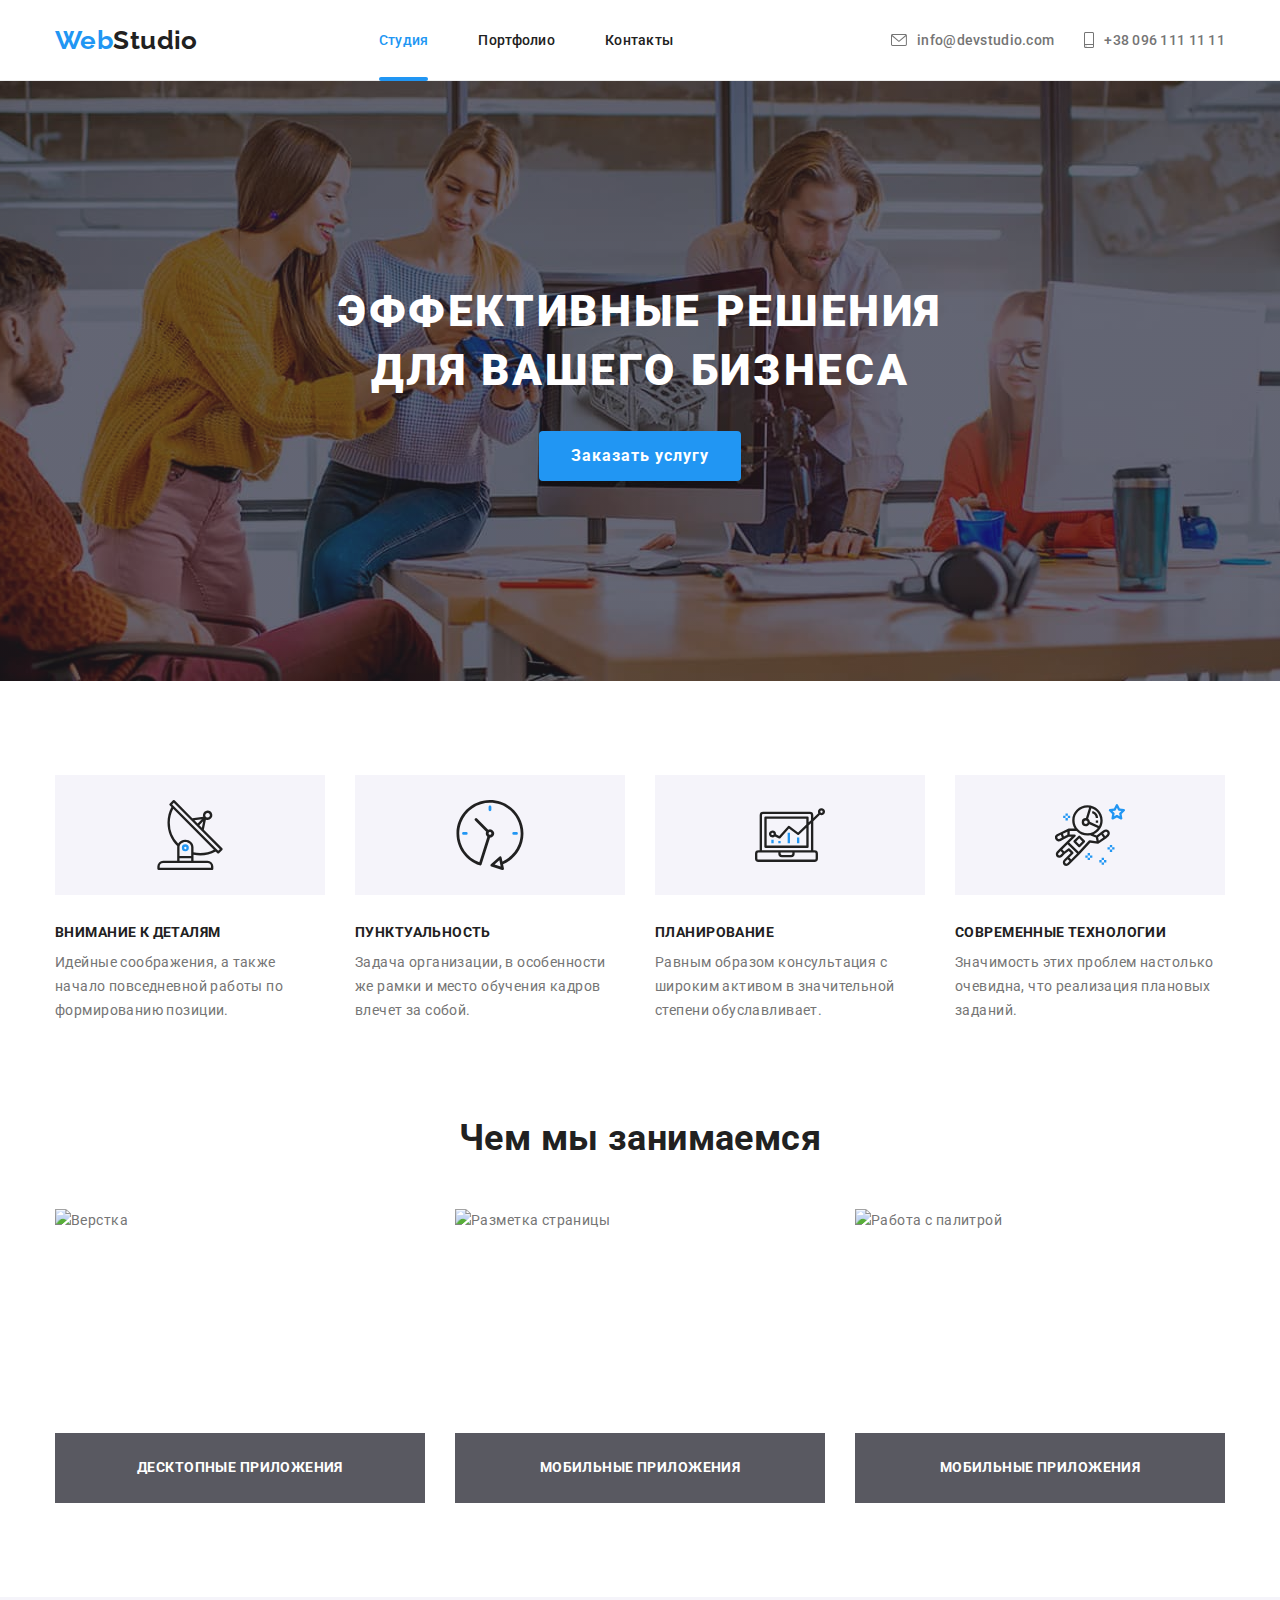
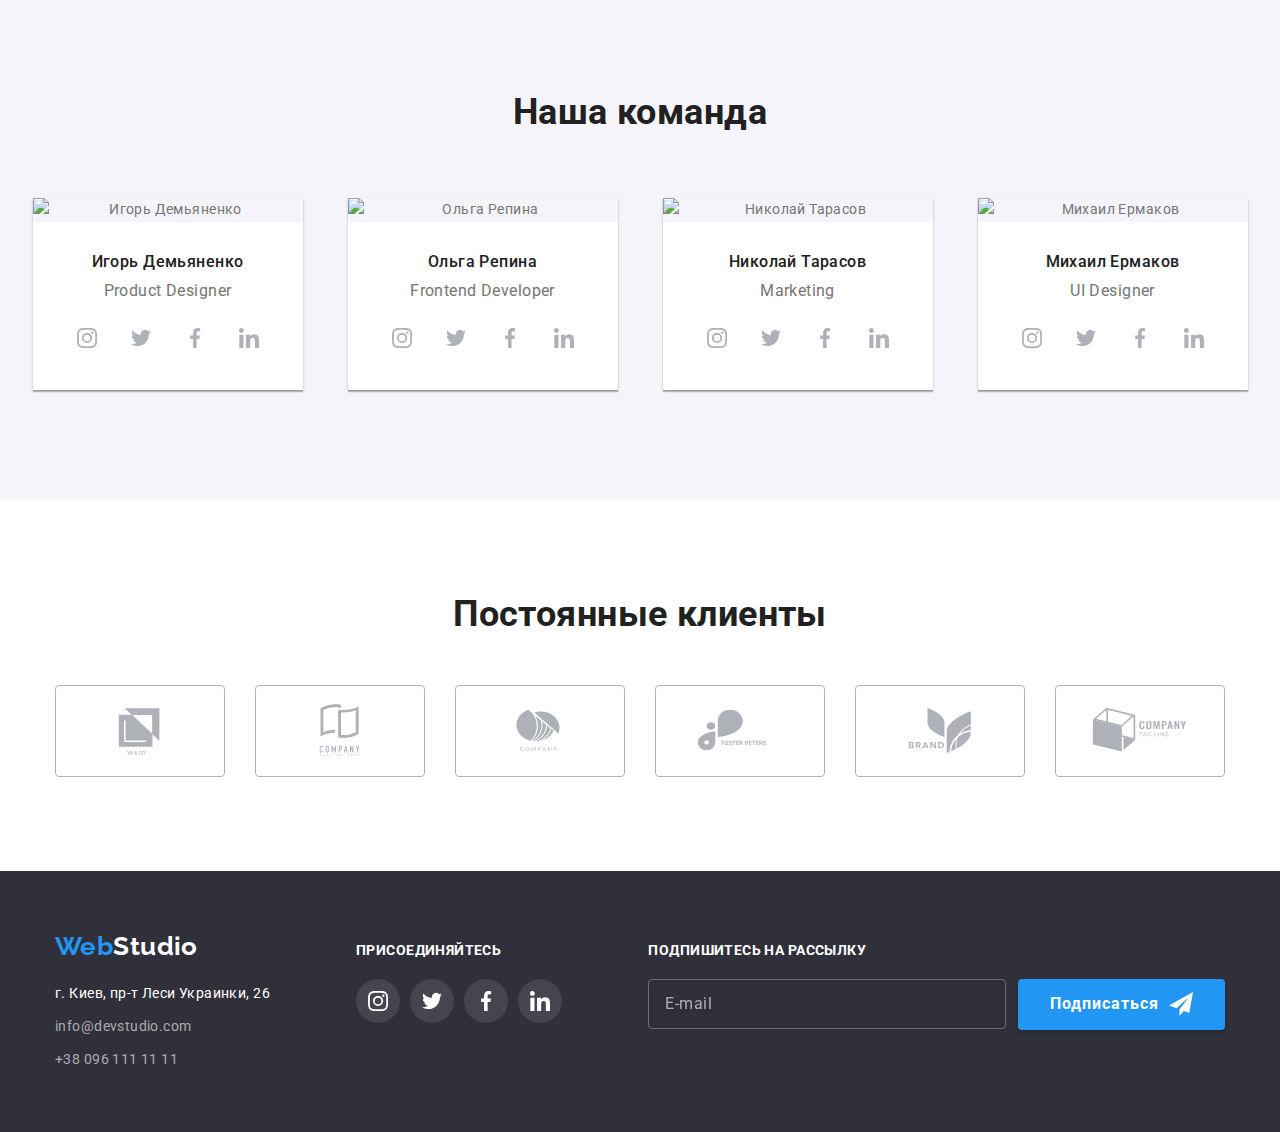
==== commit 9735d0d4: "подправила размеры контента и мобильное меню" ====
--- a/index.html
+++ b/index.html
@@ -50,15 +50,19 @@
             </ul>
 
             <ul class="contact">
-              <li class="contact__item contact__iten--mail">
-                <a class="contact__link" href="emailto:info@devstudio.com" lang="en">
+              <li class="contact__item contact__item--mail">
+                <a
+                  class="contact__link contact__link--margin-top"
+                  href="emailto:info@devstudio.com"
+                  lang="en"
+                >
                   <svg class="contact__icon" width="16" height="12">
                     <use href="./images/icons.svg#icon-mail"></use></svg
                   >info@devstudio.com</a
                 >
               </li>
-              <li class="contact__item contact__iten--numb">
-                <a class="contact__link" href="tel:+380961111111"
+              <li class="contact__item contact__item--numb">
+                <a class="contact__link contact__link--margin-bottom" href="tel:+380961111111"
                   ><svg class="contact__icon" width="10" height="16">
                     <use href="./images/icons.svg#icon-smartphone"></use></svg
                   >+38 096 111 11 11</a
@@ -141,37 +145,75 @@
           <ul class="work__img">
             <li class="work__item">
               <div class="work__thumb">
-                <img
-                  class="work__img"
-                  src="./images/img.jpg"
-                  alt="Верстка"
-                  width="370"
-                  height="294"
-                />
+                <picture>
+                  <source
+                    srcset="./images/work/img1.webp 1x, ./images/work/img1@2x.webp 2x"
+                    type="image/webp"
+                    media="(min-width: 1200px)"
+                  />
+                  <source
+                    srcset="./images/work/img1.jpg 1x, ./images/work/img1@2x.jpg 2x"
+                    type="image/jpeg"
+                    media="(min-width: 1200px)"
+                  />
+                  <img
+                    class="work__img"
+                    src="./images/work/img1.jpg"
+                    alt="Верстка"
+                    width="370px"
+                    height="294px"
+                  />
+                </picture>
                 <p class="work__desc">Десктопные приложения</p>
               </div>
             </li>
+
             <li class="work__item">
               <div class="work__thumb">
-                <img
-                  class="work__img"
-                  src="./images/img(1).jpg"
-                  alt="Разметка страницы"
-                  width="370"
-                  height="294"
-                />
+                <picture>
+                  <source
+                    srcset="./images/work/img2.webp 1x, ./images/work/img2@2x.webp 2x"
+                    type="image/webp"
+                    media="(min-width: 1200px)"
+                  />
+                  <source
+                    srcset="./images/work/img2.jpg 1x, ./images/work/img2@2x.jpg 2x"
+                    type="image/jpeg"
+                    media="(min-width: 1200px)"
+                  />
+                  <img
+                    class="work__img"
+                    src="./images/work/img2.jpg"
+                    alt="Разметка страницы"
+                    width="370px"
+                    height="294px"
+                  />
+                </picture>
                 <p class="work__desc">Мобильные приложения</p>
               </div>
             </li>
+
             <li class="work__item">
               <div class="work__thumb">
-                <img
-                  class="work__img"
-                  src="./images/img(2).jpg"
-                  alt="Работа с палитрой"
-                  width="370"
-                  height="294"
-                />
+                <picture>
+                  <source
+                    srcset="./images/work/img3.webp 1x, ./images/work/img3@2x.webp 2x"
+                    type="image/webp"
+                    media="(min-width: 1200px)"
+                  />
+                  <source
+                    srcset="./images/work/img3.jpg 1x, ./images/work/img3@2x.jpg 2x"
+                    type="image/jpeg"
+                    media="(min-width: 1200px)"
+                  />
+                  <img
+                    class="work__img"
+                    src="./images/work/img3.jpg"
+                    alt="Работа с палитрой"
+                    width="370px"
+                    height="294px"
+                  />
+                </picture>
                 <p class="work__desc">Мобильные приложения</p>
               </div>
             </li>
@@ -184,7 +226,46 @@
           <h2 class="section-title">Наша команда</h2>
           <ul class="our-team__list">
             <li class="our-team__item">
-              <img class="our-team__img" src="./images/employee1.jpg" alt="Игорь Демьяненко" />
+              <picture>
+                <source
+                  srcset="./images/employee1_desctop.webp 1x, ./images/employee1_desctop@2X.webp 2x"
+                  type="image/webp"
+                  media="(min-width: 1200px)"
+                />
+                <source
+                  srcset="./images/employee1_tablet.webp 1x, ./images/employee1_tablet@2X.webp 2x"
+                  type="image/webp"
+                  media="(min-width: 768px)"
+                />
+                <source
+                  srcset="./images/employee1_mobi.webp 1x, ./images/employee1_mobi@2X.webp 2x"
+                  type="image/webp"
+                  media="(max-width: 767px)"
+                />
+                <source
+                  srcset="./images/employee1_desctop.jpg 1x, ./images/employee1_desctop@2X.jpg 2x"
+                  type="image/jpeg"
+                  media="(min-width: 1200px)"
+                />
+                <source
+                  srcset="./images/employee1_tablet.jpg 1x, ./images/employee1_tablet@2X.jpg 2x"
+                  type="image/jpeg"
+                  media="(min-width: 768px)"
+                />
+                <source
+                  srcset="
+                    ./images/employee1_mobi.jpg 1x,
+                    ./images/employee1_mobi@2X.jpg 2x.                      "
+                  type="image/jpeg"
+                  media="(max-width: 767px)"
+                />
+                <img
+                  class="our-team__img"
+                  src="./images/employee1_desctop.jpg"
+                  alt="Игорь Демьяненко"
+                  width="450px"
+                />
+              </picture>
               <div class="our-team__desc">
                 <h3 class="our-team__title">Игорь Демьяненко</h3>
                 <p class="our-team__position" lang="en">Product Designer</p>
@@ -222,7 +303,41 @@
             </li>
 
             <li class="our-team__item">
-              <img class="our-team__img" src="./images/employee2.jpg" alt="Ольга Репина" />
+              <picture>
+                <source
+                  srcset="./images/employee2_desctop.webp 1x, ./images/employee2_desctop@2X.webp 2x"
+                  type="image/webp"
+                  media="(min-width: 1200px)" />
+                <source
+                  srcset="./images/employee2_tablet.webp 1x, ./images/employee2_tablet@2X.webp 2x"
+                  type="image/webp"
+                  media="(min-width: 768px)" />
+                <source
+                  srcset="./images/employee2_mobi.webp 1x, ./images/employee2_mobi@2X.webp 2x"
+                  type="image/webp"
+                  media="(max-width: 767px)" />
+
+                <source
+                  srcset="./images/employee2_desctop.jpg 1x, ./images/employee2_desctop@2X.jpg 2x"
+                  type="image/jpeg"
+                  media="(min-width: 1200px)" />
+                <source
+                  srcset="./images/employee2_tablet.jpg 1x, ./images/employee2_tablet@2X.jpg 2x"
+                  type="image/jpeg"
+                  media="(min-width: 768px)" />
+                <source
+                  srcset="
+                    ./images/employee2_mobi.jpg 1x,
+                    ./images/employee2_mobi@2X.jpg 2x.                      "
+                  type="image/jpeg"
+                  media="(max-width: 767px)" />
+
+                <img
+                  class="our-team__img"
+                  src="./images/employee2.jpg"
+                  alt="Ольга Репина"
+                  width="450px"
+              /></picture>
               <div class="our-team__desc">
                 <h3 class="our-team__title">Ольга Репина</h3>
                 <p class="our-team__position" lang="en">Frontend Developer</p>
@@ -259,7 +374,48 @@
             </li>
 
             <li class="our-team__item">
-              <img class="our-team__img" src="./images/employee3.jpg" alt="Николай Тарасов" />
+              <picture>
+                <source
+                  srcset="./images/employee3_desctop.webp 1x, ./images/employee3_desctop@2X.webp 2x"
+                  type="image/webp"
+                  media="(min-width: 1200px)"
+                />
+                <source
+                  srcset="./images/employee3_tablet.webp 1x, ./images/employee3_tablet@2X.webp 2x"
+                  type="image/webp"
+                  media="(min-width: 768px)"
+                />
+                <source
+                  srcset="./images/employee3_mobi.webp 1x, ./images/employee3_mobi@2X.webp 2x"
+                  type="image/webp"
+                  media="(max-width: 767px)"
+                />
+
+                <source
+                  srcset="./images/employee3_desctop.jpg 1x, ./images/employee3_desctop@2X.jpg 2x"
+                  type="image/jpeg"
+                  media="(min-width:1200px)"
+                />
+                <source
+                  srcset="./images/employee3_tablet.jpg 1x, ./images/employee3_tablet@2X.jpg 2x"
+                  type="image/jpeg"
+                  media="(min-width:768px)"
+                />
+                <source
+                  srcset="
+                    ./images/employee3_mobi.jpg 1x,
+                    ./images/employee3_mobi@2X.jpg 2x."
+                  type="image/jpeg"
+                  media="(max-width:767px)"
+                />
+
+                <img
+                  class="our-team__img"
+                  src="./images/employee3.jpg"
+                  alt="Николай Тарасов"
+                  width="450px"
+                />
+              </picture>
               <div class="our-team__desc">
                 <h3 class="our-team__title">Николай Тарасов</h3>
                 <p class="our-team__position" lang="en">Marketing</p>
@@ -296,7 +452,47 @@
             </li>
 
             <li class="our-team__item">
-              <img class="our-team__img" src="./images/employee4.jpg" alt="Михаил Ермаков" />
+              <picture>
+                <source
+                  srcset="./images/employee4_desctop.webp 1x, ./images/employee4_desctop@2X.webp 2x"
+                  type="image/webp"
+                  media="(min-width:1200px)"
+                />
+                <source
+                  srcset="./images/employee4_tablet.webp 1x, ./images/employee4_tablet@2X.webp 2x"
+                  type="image/webp"
+                  media="(min-width:768px)"
+                />
+                <source
+                  srcset="./images/employee4_mobi.webp 1x, ./images/employee4_mobi@2X.webp 2x"
+                  type="image/webp"
+                  media="(max-width:767px)"
+                />
+                <source
+                  srcset="./images/employee4_desctop.jpg 1x, ./images/employee4_desctop@2X.jpg 2x"
+                  type="image/jpeg"
+                  media="(min-width: 1200px)"
+                />
+                <source
+                  srcset="./images/employee4_tablet.jpg 1x, ./images/employee4_tablet@2X.jpg 2x"
+                  type="image/jpeg"
+                  media="(min-width: 768px)"
+                />
+                <source
+                  srcset="
+                    ./images/employee4_mobi.jpg 1x,
+                    ./images/employee4_mobi@2X.jpg 2x."
+                  type="image/jpeg"
+                  media="(max-width: 767px)"
+                />
+
+                <img
+                  class="our-team__img"
+                  src="./images/employee4.jpg"
+                  alt="Михаил Ермаков"
+                  width="450px"
+                />
+              </picture>
               <div class="our-team__desc">
                 <h3 class="our-team__title">Михаил Ермаков</h3>
                 <p class="our-team__position" lang="en">UI Designer</p>
--- a/css/main.min.css
+++ b/css/main.min.css
@@ -1,2 +1,2 @@
-h1,h2,h3,p,ul{margin:0;padding-left:0}.body{font-family:roboto,sans-serif;font-size:14px;line-height:1.71;letter-spacing:0.03em;background-color:#fff;color:#757575}.body.modal .is-open{overflow:hidden}ul{list-style:none}.container{margin-left:auto;margin-right:auto;max-width:1200px;padding:0 15px}@media screen and (min-width: 480px){.container{width:480px}}@media screen and (min-width: 768px){.container{width:768px}}@media screen and (min-width: 1200px){.container{width:1200px}}.visually-hidden{position:absolute;width:1px;height:1px;margin:-1px;border:0;padding:0;white-space:nowrap;-webkit-clip-path:inset(100%);clip-path:inset(100%);clip:rect(0 0 0 0);overflow:hidden}.section-title{margin-bottom:30px;font-weight:700;font-size:28px;line-height:1.17;text-align:center;color:#212121}@media screen and (min-width: 1200px){.section-title{font-size:36px;margin-bottom:50px}}img{display:block;max-width:100%;height:auto}.feature-list__content,.work__desc,.social__links,.clients__list,.clients__links,.footer-form__button,.modal__button,.checkbox__label,.project__dropdown{display:-webkit-box;display:-ms-flexbox;display:flex;-webkit-box-align:center;-ms-flex-align:center;align-items:center}.headder{position:relative;border-bottom:1px solid #ececec}.logo{display:block;padding-top:16px;padding-bottom:16px;font-family:raleway,sans-serif;font-weight:700;font-size:24px;line-height:1.17;text-decoration:none;color:#212121;-webkit-transition:color 250ms cubic-bezier(0.4, 0, 0.2, 1);transition:color 250ms cubic-bezier(0.4, 0, 0.2, 1)}.logo:hover,.logo:focus{color:#2196f3}.logo--accent{color:#2196f3}@media (min-width: 768px){.logo{padding-top:26px;padding-bottom:26px}}@media (min-width: 1200px){.logo{padding-top:25px;padding-bottom:24px}}@media (min-width: 1200px){.logo{font-size:26px;line-height:1.19}}.nav{display:-webkit-box;display:-ms-flexbox;display:flex;-webkit-box-align:center;-ms-flex-align:center;align-items:center;-webkit-box-pack:justify;-ms-flex-pack:justify;justify-content:space-between}.hero{margin-left:auto;margin-right:auto;padding-top:118px;padding-bottom:118px;text-align:center;background-image:-webkit-gradient(linear, left top, right top, from(rgba(47,48,58,0.4)), to(rgba(47,48,58,0.4))),url(../images/header_mobi.jpg);background-image:linear-gradient(to right, rgba(47,48,58,0.4), rgba(47,48,58,0.4)),url(../images/header_mobi.jpg);background-repeat:no-repeat;background-position:center;background-size:cover;background-color:rgba(47,48,58,0.4);max-width:1600px}@media (-webkit-min-device-pixel-ratio: 2), (min-resolution: 2dppx){.hero{background-image:-webkit-gradient(linear, left top, right top, from(rgba(47,48,58,0.4)), to(rgba(47,48,58,0.4))),url(../images/header_mobi@2x.jpg);background-image:linear-gradient(to right, rgba(47,48,58,0.4), rgba(47,48,58,0.4)),url(../images/header_mobi@2x.jpg)}}@media (min-width: 489px){.hero{background-image:-webkit-gradient(linear, left top, right top, from(rgba(47,48,58,0.4)), to(rgba(47,48,58,0.4))),url(../images/header_tablet.jpg);background-image:linear-gradient(to right, rgba(47,48,58,0.4), rgba(47,48,58,0.4)),url(../images/header_tablet.jpg)}}@media (min-width: 489px) and (-webkit-min-device-pixel-ratio: 2), (min-width: 489px) and (min-resolution: 2dppx){.hero{background-image:-webkit-gradient(linear, left top, right top, from(rgba(47,48,58,0.4)), to(rgba(47,48,58,0.4))),url(../images/header_tablet@2x.jpg);background-image:linear-gradient(to right, rgba(47,48,58,0.4), rgba(47,48,58,0.4)),url(../images/header_tablet@2x.jpg)}}@media (min-width: 769px){.hero{background-image:-webkit-gradient(linear, left top, right top, from(rgba(47,48,58,0.4)), to(rgba(47,48,58,0.4))),url(../images/header_desctop.jpg);background-image:linear-gradient(to right, rgba(47,48,58,0.4), rgba(47,48,58,0.4)),url(../images/header_desctop.jpg)}}@media (min-width: 769px) and (-webkit-min-device-pixel-ratio: 2), (min-width: 769px) and (min-resolution: 2dppx){.hero{background-image:-webkit-gradient(linear, left top, right top, from(rgba(47,48,58,0.4)), to(rgba(47,48,58,0.4))),url(../images/header_desctop@2x.jpg);background-image:linear-gradient(to right, rgba(47,48,58,0.4), rgba(47,48,58,0.4)),url(../images/header_desctop@2x.jpg)}}.hero__title{margin-bottom:30px;font-weight:900;font-size:26px;line-height:1.62;letter-spacing:0.06em;text-transform:uppercase;color:#fff}@media (min-width: 768px) and (max-width: 1199px){.hero__title{padding-top:26px;padding-bottom:26px}}@media (min-width: 1200px){.hero__title{font-size:44px;line-height:1.36}}.button{padding:10px 32px;border:none;border-radius:4px;cursor:pointer;font-weight:700;font-size:16px;line-height:1.88;letter-spacing:0.06em;background-color:#2196f3;-webkit-box-shadow:0px 4px 4px rgba(0,0,0,0.15);box-shadow:0px 4px 4px rgba(0,0,0,0.15);color:#fff;font-family:inherit;-webkit-transition:background-color 250ms cubic-bezier(0.4, 0, 0.2, 1);transition:background-color 250ms cubic-bezier(0.4, 0, 0.2, 1)}.button:hover,.button:focus{background-color:#188ce8}.benefits{padding-top:60px;padding-bottom:60px}@media (min-width: 1200px){.benefits{padding-top:94px;padding-bottom:94px}}@media (min-width: 768px) and (max-width: 1199px){.feature-list{display:-webkit-box;display:-ms-flexbox;display:flex;-ms-flex-wrap:wrap;flex-wrap:wrap;margin:-15px}}@media (min-width: 1200px){.feature-list{display:-webkit-box;display:-ms-flexbox;display:flex}}@media (min-width: 1200px){.feature-list__item+.feature-list__item{margin-left:30px}}@media (min-width: 768px) and (max-width: 1199px){.feature-list__item{-ms-flex-preferred-size:calc((100% - 120px) / 4);flex-basis:calc((100% - 120px) / 4);margin:15px}}@media (min-width: 1200px){.feature-list__item{width:270px}}.feature-list__content{-webkit-box-pack:center;-ms-flex-pack:center;justify-content:center;background-color:#f5f4fa;height:120px;margin-bottom:30px}@media (min-width: 768px){.feature-list__content{width:354px}}@media (min-width: 1200px){.feature-list__content{width:270px}}.feature-list__title{font-weight:700;font-size:14px;line-height:1.14;text-transform:uppercase;margin-bottom:10px;color:#212121}@media (max-width: 480px){.feature-list__title{text-align:center}}@media (max-width: 480px){.feature-list__item+.feature-list__item{margin-top:30px}}@media (max-width: 1199px){.work{display:none}}.work__img{display:-webkit-box;display:-ms-flexbox;display:flex}.work__item+.work__item{margin-left:30px}.work{padding-bottom:94px}.section-title{font-weight:700;font-size:36px;line-height:1.17;margin-bottom:50px;text-align:center;margin-bottom:50px;color:#212121}.work__thumb{position:relative}.work__desc{-webkit-box-pack:center;-ms-flex-pack:center;justify-content:center;position:absolute;left:0;bottom:0;width:100%;height:70px;background-color:rgba(47,48,58,0.8);font-weight:700;line-height:1.14;text-transform:uppercase;color:#fff}.our-team{background-color:#f5f4fa;padding-top:60px;padding-bottom:60px}@media (min-width: 1200px){.our-team{padding-top:94px;padding-bottom:94px}}@media (min-width: 768px){.our-team__list{display:-webkit-box;display:-ms-flexbox;display:flex}}@media (min-width: 768px) and (max-width: 1199px){.our-team__list{-ms-flex-wrap:wrap;flex-wrap:wrap;margin:-15px}}@media (min-width: 1200px){.our-team__item+.our-team__item{margin-left:30px}}.our-team__item{-webkit-box-shadow:0px 1px 3px rgba(0,0,0,0.12),0px 1px 1px rgba(0,0,0,0.14),0px 2px 1px rgba(0,0,0,0.2);box-shadow:0px 1px 3px rgba(0,0,0,0.12),0px 1px 1px rgba(0,0,0,0.14),0px 2px 1px rgba(0,0,0,0.2)}@media (max-width: 480px){.our-team__item+.our-team__item{margin-top:30px}}@media (min-width: 768px) and (max-width: 1199px){.our-team__item{-ms-flex-preferred-size:calc((100% - 120px) / 4);flex-basis:calc((100% - 120px) / 4);margin:15px;width:354px}}@media (min-width: 1200px){.our-team__item{width:270px}}@media (min-width: 768px){.our-team__img{width:354px}}@media (min-width: 1200px){.our-team__img{width:100%}}.our-team__desc{padding:30px 32px;border-radius:0px 0px 4px 4px;background-color:#fff}.our-team__title{font-weight:500;font-size:16px;line-height:1.19;margin-bottom:10px;text-align:center;color:#212121}.our-team__position{font-size:16px;line-height:1.19;text-align:center;margin-bottom:16px}.socials{display:-webkit-box;display:-ms-flexbox;display:flex;text-align:center;-webkit-box-pack:center;-ms-flex-pack:center;justify-content:center;height:44px}.social__item:not(:last-child){margin-right:10px}.social__links{-webkit-box-pack:center;-ms-flex-pack:center;justify-content:center;border-radius:50%;width:44px;height:44px;fill:#afb1b8;-webkit-transition:fill 250ms cubic-bezier(0.4, 0, 0.2, 1),background-color 250ms cubic-bezier(0.4, 0, 0.2, 1);transition:fill 250ms cubic-bezier(0.4, 0, 0.2, 1),background-color 250ms cubic-bezier(0.4, 0, 0.2, 1)}.social__links:hover,.social__links:focus{fill:#fff;background-color:#2196f3}.clients{padding-top:60px;padding-bottom:60px}@media (min-width: 1200px){.clients{padding-top:94px;padding-bottom:94px}}.clients__list{-webkit-box-pack:center;-ms-flex-pack:center;justify-content:center}@media (min-width: 480px) and (max-width: 1199px){.clients__list{-ms-flex-wrap:wrap;flex-wrap:wrap;margin:-15px}}.clients__links{-webkit-box-pack:center;-ms-flex-pack:center;justify-content:center;border:1px solid #afb1b8;border-radius:4px;height:92px;fill:#afb1b8;-webkit-transition:fill 250ms cubic-bezier(0.4, 0, 0.2, 1),border 250ms cubic-bezier(0.4, 0, 0.2, 1);transition:fill 250ms cubic-bezier(0.4, 0, 0.2, 1),border 250ms cubic-bezier(0.4, 0, 0.2, 1)}@media (min-width: 1200px){.clients__links{width:170px}}.clients__links:hover,.clients__links:focus{border:1px solid #2196f3;fill:#2196f3}@media (min-width: 480px) and (max-width: 1199px){.clients__item{width:calc((100% - 4 * 15px) / 2);margin:15px}}@media (min-width: 768px) and (max-width: 1199px){.clients__item{-ms-flex-preferred-size:calc((100% - 6 * 15px) / 3);flex-basis:calc((100% - 6 * 15px) / 3)}}@media (min-width: 1200px){.clients__item:not(:last-child){margin-right:30px}}.footer{padding-top:60px;padding-bottom:60px;background-color:#2f303a}@media (min-width: 480px) and (max-width: 1199px){.footer{text-align:center}}@media (min-width: 768px) and (max-width: 1199px){.footer-thumb{display:-webkit-box;display:-ms-flexbox;display:flex;-webkit-box-pack:center;-ms-flex-pack:center;justify-content:center}}@media (min-width: 1200px){.footer-thumb{display:-webkit-box;display:-ms-flexbox;display:flex;-webkit-box-align:baseline;-ms-flex-align:baseline;align-items:baseline}}@media (min-width: 1200px){.footer__container{display:-webkit-box;display:-ms-flexbox;display:flex;-webkit-box-align:baseline;-ms-flex-align:baseline;align-items:baseline}}.footer__logo{display:block;padding:0;margin-bottom:20px;color:#fff;-webkit-transition:color 250ms cubic-bezier(0.4, 0, 0.2, 1);transition:color 250ms cubic-bezier(0.4, 0, 0.2, 1)}.footer__logo:hover,.footer__logo:focus{color:#2196f3}@media (min-width: 768px){.footer__address{margin-right:165px}}@media (min-width: 1200px){.footer__address{margin-right:70px;width:231px}}.address{font-style:normal}.address__title{margin-bottom:8px;color:#fff}@media (min-width: 1200px){.address__title{margin-bottom:9px}}.address__link{display:inline-block;text-decoration:none;color:rgba(255,255,255,0.6);-webkit-transition:color 250ms cubic-bezier(0.4, 0, 0.2, 1);transition:color 250ms cubic-bezier(0.4, 0, 0.2, 1)}.address__link:hover,.address__link:focus{color:#2196f3}.address__item:not(:last-child){margin-bottom:8px}@media (min-width: 1200px){.address__item:not(:last-child){margin-bottom:9px}}@media (min-width: 480px) and (max-width: 1199px){.address__list{margin-bottom:60px}}@media (min-width: 480px) and (max-width: 1199px){.join{margin-bottom:60px}}@media (min-width: 1200px){.join{margin-right:93px;width:206px}}.footer__title{display:block;margin-bottom:20px;color:#fff;font-weight:700;font-size:14px;line-height:1.14;text-transform:uppercase}.join__item{border-radius:50%;background-color:rgba(255,255,255,0.1)}.join__icon{fill:#fff}.footer-form{display:-webkit-box;display:-ms-flexbox;display:flex}@media (min-width: 480px) and (max-width: 1199px){.footer-form{-webkit-box-orient:vertical;-webkit-box-direction:normal;-ms-flex-direction:column;flex-direction:column;-webkit-box-align:center;-ms-flex-align:center;align-items:center;-webkit-box-pack:center;-ms-flex-pack:center;justify-content:center;text-align:center}}.footer-form__mail{padding:15px 16px;margin-right:12px;width:100%;height:50px;border:1px solid rgba(255,255,255,0.3);background-color:transparent;outline:transparent;-webkit-filter:drop-shadow(0px 4px 4px rgba(0,0,0,0.15));filter:drop-shadow(0px 4px 4px rgba(0,0,0,0.15));border-radius:4px;-webkit-transition:border 250ms cubic-bezier(0.4, 0, 0.2, 1);transition:border 250ms cubic-bezier(0.4, 0, 0.2, 1)}.footer-form__mail::-webkit-input-placeholder{font-size:16px;line-height:1.25;letter-spacing:0.03em;color:rgba(255,255,255,0.6)}.footer-form__mail:-ms-input-placeholder{font-size:16px;line-height:1.25;letter-spacing:0.03em;color:rgba(255,255,255,0.6)}.footer-form__mail::-ms-input-placeholder{font-size:16px;line-height:1.25;letter-spacing:0.03em;color:rgba(255,255,255,0.6)}.footer-form__mail::placeholder{font-size:16px;line-height:1.25;letter-spacing:0.03em;color:rgba(255,255,255,0.6)}.footer-form__mail:hover,.footer-form__mail:focus{border:1px solid #2196f3}@media (min-width: 480px) and (max-width: 1199px){.footer-form__mail{margin-bottom:20px}}@media (min-width: 768px){.footer-form__mail{width:450px}}@media (min-width: 768px){.footer-form__mail{width:358px}}.footer-form__button{-webkit-box-pack:center;-ms-flex-pack:center;justify-content:center}.footer-form__icon{margin-left:10px}.button-mobil{display:-webkit-inline-box;display:-ms-inline-flexbox;display:inline-flex;margin:0;padding:0;border:none;background-color:transparent;z-index:20}.button-mobil:hover .icon-menu,.button-mobil:focus .icon-menu{fill:#2196f3}.button-mobil:hover .icon-close,.button-mobil:focus .icon-close{fill:#2196f3}.button-mobil.is-open .icon-close{display:block}.button-mobil.is-open .icon-menu{display:none}@media (min-width: 768px){.button-mobil{display:none}}.icon-close{display:none}.menu-mobil{background:#fff;font-size:20px}@media screen and (max-width: 767px){.menu-mobil{padding:20px;-webkit-box-shadow:0px 4px 8px rgba(0,0,0,0.04),0px 2px 4px rgba(0,0,0,0.08),0px 1px 3px rgba(0,0,0,0.16);box-shadow:0px 4px 8px rgba(0,0,0,0.04),0px 2px 4px rgba(0,0,0,0.08),0px 1px 3px rgba(0,0,0,0.16);position:absolute;top:0;left:0;width:100%;padding:48px 40px;opacity:0;visibility:hidden;pointer-events:none;-webkit-transition:opacity 250ms cubic-bezier(0.4, 0, 0.2, 1),visibility 250ms cubic-bezier(0.4, 0, 0.2, 1);transition:opacity 250ms cubic-bezier(0.4, 0, 0.2, 1),visibility 250ms cubic-bezier(0.4, 0, 0.2, 1)}.menu-mobil.is-open{opacity:1;visibility:visible;pointer-events:initial}}@media screen and (min-width: 768px){.menu-mobil{display:-webkit-box;display:-ms-flexbox;display:flex;-webkit-box-pack:justify;-ms-flex-pack:justify;justify-content:space-between;-webkit-box-flex:1;-ms-flex-positive:1;flex-grow:1}}@media (max-width: 767px){.site-nav{margin-bottom:302px}}@media (min-width: 768px){.site-nav{display:-webkit-box;display:-ms-flexbox;display:flex;-webkit-box-align:center;-ms-flex-align:center;align-items:center;-webkit-box-pack:center;-ms-flex-pack:center;justify-content:center;margin-left:88px}}@media (min-width: 768px){.site-nav{margin-left:93px}}.site-nav__link{display:block;font-weight:500;line-height:1.17;letter-spacing:0.02em;text-decoration:none;color:#212121;-webkit-transition:color 250ms cubic-bezier(0.4, 0, 0.2, 1);transition:color 250ms cubic-bezier(0.4, 0, 0.2, 1)}.site-nav__link:hover,.site-nav__link:focus{color:#2196f3}@media screen and (max-width: 767px){.site-nav__link{padding-bottom:32px;font-size:40px}}@media (min-width: 768px){.site-nav__link{font-size:14px;padding:32px 0}}@media (min-width: 768px){.site-nav__item{position:relative}}@media (min-width: 768px){.site-nav__item+.site-nav__item{margin-left:50px}}.site-nav__link--activ{color:#2196f3}@media (max-width: 767px){.site-nav__link--activ{padding-bottom:35.71px}}@media (min-width: 768px){.site-nav__link--activ::after{position:absolute;content:'';height:4px;width:100%;left:0;bottom:-1px;border-radius:2px;background-color:#2196f3}}@media (min-width: 768px) and (max-width: 1199px){.contact__item:not(:last-child){margin-bottom:10px}}.contact__link{display:block;font-weight:500;line-height:1.17;letter-spacing:0.02em;text-decoration:none;color:#757575;-webkit-transition:color 250ms cubic-bezier(0.4, 0, 0.2, 1);transition:color 250ms cubic-bezier(0.4, 0, 0.2, 1)}.contact__link:hover,.contact__link:focus{color:#2196f3}@media (max-width: 767px){.contact__link{margin-bottom:32px;font-size:24px}}@media (min-width: 768px){.contact__link{display:-webkit-box;display:-ms-flexbox;display:flex;font-size:12px;-webkit-box-align:center;-ms-flex-align:center;align-items:center;-webkit-box-pack:center;-ms-flex-pack:center;justify-content:center}}@media (min-width: 1200px){.contact__link{font-size:14px}}@media (max-width: 767px){.contact__link:hover,.contact__link:focus{font-size:34px}}.contact__icon{margin-right:10px;fill:currentColor}@media (max-width: 767px){.contact__icon{display:none}}.contact{display:-webkit-box;display:-ms-flexbox;display:flex;-webkit-box-align:center;-ms-flex-align:center;align-items:center;margin-left:auto}@media (max-width: 1199px){.contact{-webkit-box-orient:vertical;-webkit-box-direction:normal;-ms-flex-direction:column;flex-direction:column}}@media (min-width: 768px) and (max-width: 1199px){.contact{-webkit-box-pack:center;-ms-flex-pack:center;justify-content:center;-webkit-box-align:start;-ms-flex-align:start;align-items:flex-start;margin-left:84px}}@media (max-width: 767px){.contact__iten--numb{-webkit-box-ordinal-group:2;-ms-flex-order:1;order:1}.contact__iten--mail{-webkit-box-ordinal-group:3;-ms-flex-order:2;order:2}}.menu-mobil__socials{display:-webkit-box;display:-ms-flexbox;display:flex;margin-top:64px}@media (min-width: 768px){.menu-mobil__socials{display:none}}.menu-mobil__link{color:#2196f3;text-decoration:none;font-weight:500;font-size:18px;line-height:1.22;letter-spacing:0.02em}.menu-mobil__item:not(:last-child){border-right:1px solid rgba(33,33,33,0.2);padding-right:10px}.menu-mobil__item:not(:first-child){padding-left:10px}.contact__icon{margin-right:8px;fill:currentColor}@media (min-width: 1200px){.contact__icon{margin-right:10px}}@media (min-width: 1200px){.site-nav{display:-webkit-box;display:-ms-flexbox;display:flex;margin-left:93px}.site-nav__item+.site-nav__item{margin-left:50px}.contact__item+.contact__item{margin-left:30px}.contact__link{display:block;font-weight:500;line-height:1.17;letter-spacing:0.02em;text-decoration:none;color:#757575;-webkit-transition:color 250ms cubic-bezier(0.4, 0, 0.2, 1);transition:color 250ms cubic-bezier(0.4, 0, 0.2, 1);padding-top:32px;padding-bottom:32px}.contact__link:hover,.contact__link:focus{color:#2196f3}.contact__icon{margin-right:10px;fill:currentColor}}.backdrop{position:fixed;top:0;left:0;width:100%;height:100%;background-color:rgba(0,0,0,0.2);opacity:1;-webkit-transition:opacity 250ms cubic-bezier(0.4, 0, 0.2, 1),visibility 250ms cubic-bezier(0.4, 0, 0.2, 1);transition:opacity 250ms cubic-bezier(0.4, 0, 0.2, 1),visibility 250ms cubic-bezier(0.4, 0, 0.2, 1);overflow-y:scroll}.backdrop.is-hidden{visibility:hidden;opacity:0;pointer-events:none}.backdrop.is-hidden .modal{-webkit-transform:translate(-50%, -50%) scale(0);transform:translate(-50%, -50%) scale(0)}.modal{top:50%;left:50%;-webkit-transform:translate(-50%, -50%) scale(1);transform:translate(-50%, -50%) scale(1);-webkit-transition:-webkit-transform 250ms cubic-bezier(0.4, 0, 0.2, 1);transition:-webkit-transform 250ms cubic-bezier(0.4, 0, 0.2, 1);transition:transform 250ms cubic-bezier(0.4, 0, 0.2, 1);transition:transform 250ms cubic-bezier(0.4, 0, 0.2, 1), -webkit-transform 250ms cubic-bezier(0.4, 0, 0.2, 1);padding:40px;background-color:#fff;-webkit-box-shadow:0px 1px 3px rgba(0,0,0,0.12),0px 1px 1px rgba(0,0,0,0.14),0px 2px 1px rgba(0,0,0,0.2);box-shadow:0px 1px 3px rgba(0,0,0,0.12),0px 1px 1px rgba(0,0,0,0.14),0px 2px 1px rgba(0,0,0,0.2);border-radius:4px;opacity:1;z-index:100}@media (max-width: 767px){.modal{position:relative;margin-top:93px;max-width:450px}}@media (min-width: 768px){.modal{position:absolute;top:50%;left:50%;-webkit-transform:translate(-50%, -50%) scale(1);transform:translate(-50%, -50%) scale(1);-webkit-transition:-webkit-transform 250ms cubic-bezier(0.4, 0, 0.2, 1);transition:-webkit-transform 250ms cubic-bezier(0.4, 0, 0.2, 1);transition:transform 250ms cubic-bezier(0.4, 0, 0.2, 1);transition:transform 250ms cubic-bezier(0.4, 0, 0.2, 1), -webkit-transform 250ms cubic-bezier(0.4, 0, 0.2, 1);width:450px}}@media (min-width: 1200px){.modal{width:528px}}.modal__button{-webkit-box-pack:center;-ms-flex-pack:center;justify-content:center;position:absolute;padding:0;top:8px;right:8px;width:30px;height:30px;border:1px solid rgba(0,0,0,0.1);border-radius:50%;background-color:#fff;cursor:pointer;fill:#000;-webkit-transition:fill 250ms cubic-bezier(0.4, 0, 0.2, 1);transition:fill 250ms cubic-bezier(0.4, 0, 0.2, 1)}.modal__button:hover,.modal__button:focus{fill:#2196f3}.form__title{display:block;margin-bottom:12px;color:#212121;font-weight:700;font-size:20px;line-height:1.5;text-align:center;letter-spacing:0.03em}.form{text-align:center}.form__field{display:-webkit-box;display:-ms-flexbox;display:flex;-webkit-box-orient:vertical;-webkit-box-direction:normal;-ms-flex-direction:column;flex-direction:column;margin-bottom:10px}.form__input{padding:12px 15px 12px 42px;width:100%;height:40px;border:1px solid rgba(33,33,33,0.2);border-radius:4px;cursor:pointer;-webkit-transition:border 250ms cubic-bezier(0.4, 0, 0.2, 1),outline-color 250ms cubic-bezier(0.4, 0, 0.2, 1),fill 250ms cubic-bezier(0.4, 0, 0.2, 1);transition:border 250ms cubic-bezier(0.4, 0, 0.2, 1),outline-color 250ms cubic-bezier(0.4, 0, 0.2, 1),fill 250ms cubic-bezier(0.4, 0, 0.2, 1)}.form__input:hover,.form__input:focus{border:1px solid #2196f3;outline-color:#2196f3}.form__input:focus-within>.form__icon{fill:#2196f3}.form__input:hover ~ .form__icon{fill:#2196f3}.form__text{text-align:left;margin-bottom:4px;font-size:12px;line-height:1.17;letter-spacing:0.01em;color:#757575}.form__thumb{position:relative}.form__icon{position:absolute;top:50%;left:12px;-webkit-transform:translateY(-50%);transform:translateY(-50%);cursor:pointer;fill:#212121;-webkit-transition:fill 250ms cubic-bezier(0.4, 0, 0.2, 1);transition:fill 250ms cubic-bezier(0.4, 0, 0.2, 1)}.form__field--comment{margin-bottom:20px}.form__textarea{padding:12px 16px;border:1px solid rgba(33,33,33,0.2);border-radius:4px;resize:none;width:100%;height:120px;cursor:pointer;-webkit-transition:border 250ms cubic-bezier(0.4, 0, 0.2, 1),outline-color 250ms cubic-bezier(0.4, 0, 0.2, 1);transition:border 250ms cubic-bezier(0.4, 0, 0.2, 1),outline-color 250ms cubic-bezier(0.4, 0, 0.2, 1)}.form__textarea::-webkit-input-placeholder{font-size:12px;line-height:1.17;letter-spacing:0.01em;color:rgba(117,117,117,0.5)}.form__textarea:-ms-input-placeholder{font-size:12px;line-height:1.17;letter-spacing:0.01em;color:rgba(117,117,117,0.5)}.form__textarea::-ms-input-placeholder{font-size:12px;line-height:1.17;letter-spacing:0.01em;color:rgba(117,117,117,0.5)}.form__textarea::placeholder{font-size:12px;line-height:1.17;letter-spacing:0.01em;color:rgba(117,117,117,0.5)}.form__textarea:hover,.form__textarea:focus{border:1px solid #2196f3;outline-color:#2196f3}.checkbox{margin-bottom:31px}@media (min-width: 1200px){.checkbox{margin-bottom:30px}}.checkbox__icon{margin-right:4px;width:16px;height:15px;border:2px solid #212121;border-radius:2px}.checkbox__input:checked+.checkbox__icon{background-color:#2196f3;border-color:#2196f3;background-origin:border-box}.checkbox__input:focus+.checkbox__icon,.checkbox__input:hover+.checkbox__icon{border-color:#2196f3}.checkbox__label{-webkit-box-pack:center;-ms-flex-pack:center;justify-content:center;font-size:12px;line-height:1.17;letter-spacing:0.03em;color:#757575;cursor:pointer}@media (min-width: 1200px){.checkbox__label{font-size:14px}}.checkbox__input{-webkit-appearance:none;-moz-appearance:none;appearance:none;position:absolute}.checkbox__conditions{color:#2196f3;-webkit-text-decoration-line:underline;text-decoration-line:underline}.checkbox__button{padding:10px 55px 10px 56px}.portfolio-nav{padding:60px 0;padding-bottom:60px}@media (min-width: 1200px){.portfolio-nav{padding:94px 0}}.filter__list{display:-webkit-box;display:-ms-flexbox;display:flex}@media (max-width: 767px){.filter__list{-ms-flex-wrap:wrap;flex-wrap:wrap;margin-bottom:-15px}}@media (min-width: 768px){.filter__list{-webkit-box-pack:center;-ms-flex-pack:center;justify-content:center}}.filter__button{border:none;border-radius:4px;font-family:inherit;font-weight:500;font-size:16px;line-height:1.63;cursor:pointer;text-align:center;padding:6px 22px;display:block;background-color:#f5f4fa;color:#212121;-webkit-transition:background-color 250ms cubic-bezier(0.4, 0, 0.2, 1),color 250ms cubic-bezier(0.4, 0, 0.2, 1),-webkit-box-shadow 250ms cubic-bezier(0.4, 0, 0.2, 1);transition:background-color 250ms cubic-bezier(0.4, 0, 0.2, 1),color 250ms cubic-bezier(0.4, 0, 0.2, 1),-webkit-box-shadow 250ms cubic-bezier(0.4, 0, 0.2, 1);transition:background-color 250ms cubic-bezier(0.4, 0, 0.2, 1),color 250ms cubic-bezier(0.4, 0, 0.2, 1),box-shadow 250ms cubic-bezier(0.4, 0, 0.2, 1);transition:background-color 250ms cubic-bezier(0.4, 0, 0.2, 1),color 250ms cubic-bezier(0.4, 0, 0.2, 1),box-shadow 250ms cubic-bezier(0.4, 0, 0.2, 1),-webkit-box-shadow 250ms cubic-bezier(0.4, 0, 0.2, 1)}.filter__button:hover,.filter__button:focus{background-color:#2196f3;color:#fff;-webkit-box-shadow:0px 3px 1px rgba(0,0,0,0.1),0px 1px 2px rgba(0,0,0,0.08),0px 2px 2px rgba(0,0,0,0.12);box-shadow:0px 3px 1px rgba(0,0,0,0.1),0px 1px 2px rgba(0,0,0,0.08),0px 2px 2px rgba(0,0,0,0.12)}.filter__item{margin-right:8px}@media (max-width: 767px){.filter__item{margin-bottom:15px}.filter__item:nth-child(n+4){margin-bottom:0px}}@media (min-width: 768px){.filter__item:last-child{margin-right:0px}}@media (min-width: 768px) and (max-width: 1199px){.project__list{margin-top:60px}}@media (min-width: 768px){.project__list{display:-webkit-box;display:-ms-flexbox;display:flex;-ms-flex-wrap:wrap;flex-wrap:wrap;margin:-15px;margin-top:60px}}@media (min-width: 1200px){.project__list{margin-top:50px}}@media (min-width: 768px){.project__item{-ms-flex-preferred-size:calc((100% - 4 * 15px) / 2);flex-basis:calc((100% - 4 * 15px) / 2);margin:15px}}@media (min-width: 1200px){.project__item{-ms-flex-preferred-size:calc((100% - 6 * 15px) / 3);flex-basis:calc((100% - 6 * 15px) / 3)}}.project__link{display:block;text-decoration:none;-webkit-transition:-webkit-box-shadow 250ms cubic-bezier(0.4, 0, 0.2, 1);transition:-webkit-box-shadow 250ms cubic-bezier(0.4, 0, 0.2, 1);transition:box-shadow 250ms cubic-bezier(0.4, 0, 0.2, 1);transition:box-shadow 250ms cubic-bezier(0.4, 0, 0.2, 1), -webkit-box-shadow 250ms cubic-bezier(0.4, 0, 0.2, 1)}.project__link:hover,.project__link:focus{-webkit-box-shadow:0px 1px 1px rgba(0,0,0,0.12),0px 4px 4px rgba(0,0,0,0.06),1px 4px 6px rgba(0,0,0,0.16);box-shadow:0px 1px 1px rgba(0,0,0,0.12),0px 4px 4px rgba(0,0,0,0.06),1px 4px 6px rgba(0,0,0,0.16)}@media (min-width: 768px){.project__link{display:-webkit-box;display:-ms-flexbox;display:flex;-webkit-box-orient:vertical;-webkit-box-direction:normal;-ms-flex-direction:column;flex-direction:column;height:100%}}.project__title{font-size:18px;line-height:2;letter-spacing:0.06em;font-weight:700;margin-bottom:4px;color:#212121}.project__subtitle{font-size:16px;line-height:1.88;color:#757575}.project__card{padding:22px 24px;border-left:1px solid #eee;border-right:1px solid #eee;border-bottom:1px solid #eee}@media (min-width: 768px){.project__card{-webkit-box-flex:1;-ms-flex-positive:1;flex-grow:1}}.project__thumb{position:relative;overflow:hidden}.project__dropdown{position:absolute;-webkit-box-pack:center;-ms-flex-pack:center;justify-content:center;padding:63px 24px;top:0;left:0;width:100%;height:100%;background-color:rgba(33,150,243,0.9);font-size:18px;line-height:1.56;color:#fff;-webkit-transform:translateY(101%);transform:translateY(101%);-webkit-transition:-webkit-transform 250ms cubic-bezier(0.4, 0, 0.2, 1);transition:-webkit-transform 250ms cubic-bezier(0.4, 0, 0.2, 1);transition:transform 250ms cubic-bezier(0.4, 0, 0.2, 1);transition:transform 250ms cubic-bezier(0.4, 0, 0.2, 1), -webkit-transform 250ms cubic-bezier(0.4, 0, 0.2, 1)}.project__link:hover .project__dropdown,.project__link:focus .project__dropdown{-webkit-transform:translateY(0);transform:translateY(0)}
+h1,h2,h3,p,ul{margin:0;padding-left:0}.body{position:relative;font-family:roboto,sans-serif;font-size:14px;line-height:1.71;letter-spacing:0.03em;background-color:#fff;color:#757575}.body.modal .is-open{overflow:hidden}ul{list-style:none}.container{margin-left:auto;margin-right:auto;max-width:1200px;padding:0 15px}@media screen and (min-width: 480px){.container{max-width:480px}}@media screen and (min-width: 768px){.container{max-width:768px}}@media screen and (min-width: 1200px){.container{max-width:1200px}}.visually-hidden{position:absolute;width:1px;height:1px;margin:-1px;border:0;padding:0;white-space:nowrap;-webkit-clip-path:inset(100%);clip-path:inset(100%);clip:rect(0 0 0 0);overflow:hidden}.section-title{margin-bottom:30px;font-weight:700;font-size:28px;line-height:1.17;text-align:center;color:#212121}@media screen and (min-width: 1200px){.section-title{font-size:36px;margin-bottom:50px}}img{display:block;max-width:100%;height:auto}.hero,.feature-list__content,.work__desc,.social__links,.clients__list,.clients__links,.footer-form__button,.modal__button,.checkbox__label{display:-webkit-box;display:-ms-flexbox;display:flex;-webkit-box-align:center;-ms-flex-align:center;align-items:center}.headder{border-bottom:1px solid #ececec}.logo{display:block;padding-top:16px;padding-bottom:16px;font-family:raleway,sans-serif;font-weight:700;font-size:24px;line-height:1.17;text-decoration:none;color:#212121;-webkit-transition:color 250ms cubic-bezier(0.4, 0, 0.2, 1);transition:color 250ms cubic-bezier(0.4, 0, 0.2, 1)}.logo:hover,.logo:focus{color:#2196f3}.logo--accent{color:#2196f3}@media (min-width: 768px){.logo{padding-top:26px;padding-bottom:26px}}@media (min-width: 1200px){.logo{padding-top:25px;padding-bottom:24px}}@media (min-width: 1200px){.logo{font-size:26px;line-height:1.19}}.nav{display:-webkit-box;display:-ms-flexbox;display:flex;-webkit-box-align:center;-ms-flex-align:center;align-items:center;-webkit-box-pack:justify;-ms-flex-pack:justify;justify-content:space-between}.hero{-webkit-box-orient:vertical;-webkit-box-direction:normal;-ms-flex-direction:column;flex-direction:column;-webkit-box-pack:center;-ms-flex-pack:center;justify-content:center;margin-left:auto;margin-right:auto;text-align:center;background-image:-webkit-gradient(linear, left top, right top, from(rgba(47,48,58,0.4)), to(rgba(47,48,58,0.4))),url(../images/header_mobi.jpg);background-image:linear-gradient(to right, rgba(47,48,58,0.4), rgba(47,48,58,0.4)),url(../images/header_mobi.jpg);background-repeat:no-repeat;background-position:center;background-size:cover;background-color:rgba(47,48,58,0.4);max-width:1600px}@media (max-width: 1199px){.hero{height:400px}}@media (min-width: 1200px){.hero{height:600px}}@media (min-device-pixel-ratio: 2), (-webkit-min-device-pixel-ratio: 2), (min-resolution: 192dpi), (min-resolution: 2dppx){.hero{background-image:-webkit-gradient(linear, left top, right top, from(rgba(47,48,58,0.4)), to(rgba(47,48,58,0.4))),url(../images/header_mobi@2x.jpg);background-image:linear-gradient(to right, rgba(47,48,58,0.4), rgba(47,48,58,0.4)),url(../images/header_mobi@2x.jpg)}}@media (min-width: 481px){.hero{background-image:-webkit-gradient(linear, left top, right top, from(rgba(47,48,58,0.4)), to(rgba(47,48,58,0.4))),url(../images/header_tablet.jpg);background-image:linear-gradient(to right, rgba(47,48,58,0.4), rgba(47,48,58,0.4)),url(../images/header_tablet.jpg)}}@media (min-width: 481px) and (min-device-pixel-ratio: 2), (min-width: 481px) and (-webkit-min-device-pixel-ratio: 2), (min-width: 481px) and (min-resolution: 192dpi), (min-width: 481px) and (min-resolution: 2dppx){.hero{background-image:-webkit-gradient(linear, left top, right top, from(rgba(47,48,58,0.4)), to(rgba(47,48,58,0.4))),url(../images/header_tablet@2x.jpg);background-image:linear-gradient(to right, rgba(47,48,58,0.4), rgba(47,48,58,0.4)),url(../images/header_tablet@2x.jpg)}}@media (min-width: 769px){.hero{background-image:-webkit-gradient(linear, left top, right top, from(rgba(47,48,58,0.4)), to(rgba(47,48,58,0.4))),url(../images/header_desctop.jpg);background-image:linear-gradient(to right, rgba(47,48,58,0.4), rgba(47,48,58,0.4)),url(../images/header_desctop.jpg)}}@media (min-width: 769px) and (min-device-pixel-ratio: 2), (min-width: 769px) and (-webkit-min-device-pixel-ratio: 2), (min-width: 769px) and (min-resolution: 192dpi), (min-width: 769px) and (min-resolution: 2dppx){.hero{background-image:-webkit-gradient(linear, left top, right top, from(rgba(47,48,58,0.4)), to(rgba(47,48,58,0.4))),url(../images/header_desctop@2x.jpg);background-image:linear-gradient(to right, rgba(47,48,58,0.4), rgba(47,48,58,0.4)),url(../images/header_desctop@2x.jpg)}}.hero__title{margin-bottom:30px;font-weight:900;font-size:26px;line-height:1.62;letter-spacing:0.06em;text-transform:uppercase;color:#fff}@media (min-width: 1200px){.hero__title{font-size:44px;line-height:1.36}}.button{padding:10px 32px;border:none;border-radius:4px;cursor:pointer;font-weight:700;font-size:16px;line-height:1.88;letter-spacing:0.06em;background-color:#2196f3;-webkit-box-shadow:0px 4px 4px rgba(0,0,0,0.15);box-shadow:0px 4px 4px rgba(0,0,0,0.15);color:#fff;font-family:inherit;-webkit-transition:background-color 250ms cubic-bezier(0.4, 0, 0.2, 1);transition:background-color 250ms cubic-bezier(0.4, 0, 0.2, 1)}.button:hover,.button:focus{background-color:#188ce8}.benefits{padding-top:60px;padding-bottom:60px}@media (min-width: 1200px){.benefits{padding-top:94px;padding-bottom:94px}}@media (min-width: 768px) and (max-width: 1199px){.feature-list{display:-webkit-box;display:-ms-flexbox;display:flex;-ms-flex-wrap:wrap;flex-wrap:wrap;margin:-15px}}@media (min-width: 1200px){.feature-list{display:-webkit-box;display:-ms-flexbox;display:flex}}@media (max-width: 767px){.feature-list__item+.feature-list__item{margin-top:30px}}@media (min-width: 1200px){.feature-list__item+.feature-list__item{margin-left:30px}}.feature-list__item{width:100%}@media (min-width: 768px) and (max-width: 1199px){.feature-list__item{-ms-flex-preferred-size:calc((100% - 4 * 15px) / 2);flex-basis:calc((100% - 4 * 15px) / 2);margin:15px;width:354px}}@media (min-width: 1200px){.feature-list__item{width:270px}}.feature-list__content{-webkit-box-pack:center;-ms-flex-pack:center;justify-content:center;background-color:#f5f4fa;height:120px;margin-bottom:30px}.feature-list__title{font-weight:700;font-size:14px;line-height:1.14;text-transform:uppercase;margin-bottom:10px;color:#212121}@media (max-width: 767px){.feature-list__title{text-align:center}}@media (max-width: 480px){.feature-list__item+.feature-list__item{margin-top:30px}}@media (max-width: 1199px){.work{display:none}}.work__img{display:-webkit-box;display:-ms-flexbox;display:flex}.work__item+.work__item{margin-left:30px}.work{padding-bottom:94px}.section-title{font-weight:700;font-size:36px;line-height:1.17;margin-bottom:50px;text-align:center;margin-bottom:50px;color:#212121}.work__thumb{position:relative}.work__desc{-webkit-box-pack:center;-ms-flex-pack:center;justify-content:center;position:absolute;left:0;bottom:0;width:100%;height:70px;background-color:rgba(47,48,58,0.8);font-weight:700;line-height:1.14;text-transform:uppercase;color:#fff}.our-team{background-color:#f5f4fa;padding-top:60px;padding-bottom:60px}@media (min-width: 1200px){.our-team{padding-top:94px;padding-bottom:94px}}@media (min-width: 768px){.our-team__list{display:-webkit-box;display:-ms-flexbox;display:flex;-webkit-box-pack:center;-ms-flex-pack:center;justify-content:center}}@media (min-width: 768px) and (max-width: 1199px){.our-team__list{-ms-flex-wrap:wrap;flex-wrap:wrap;margin:-15px}}@media (min-width: 1200px){.our-team__item+.our-team__item{margin-left:30px}}.our-team__item{text-align:center;-webkit-box-shadow:0px 1px 3px rgba(0,0,0,0.12),0px 1px 1px rgba(0,0,0,0.14),0px 2px 1px rgba(0,0,0,0.2);box-shadow:0px 1px 3px rgba(0,0,0,0.12),0px 1px 1px rgba(0,0,0,0.14),0px 2px 1px rgba(0,0,0,0.2)}@media (max-width: 767px){.our-team__item+.our-team__item{margin-top:30px}}@media (min-width: 768px) and (max-width: 1199px){.our-team__item{-ms-flex-preferred-size:calc((100% - 4 * 15px) / 2);flex-basis:calc((100% - 4 * 15px) / 2);margin:15px;width:354px}}@media (min-width: 1200px){.our-team__item{-ms-flex-preferred-size:calc((100% - 120px) / 4);flex-basis:calc((100% - 120px) / 4);margin:15px;width:270px}}.our-team__desc{padding:30px 0;border-radius:0px 0px 4px 4px;background-color:#fff}.our-team__title{font-weight:500;font-size:16px;line-height:1.19;margin-bottom:10px;text-align:center;color:#212121}.our-team__position{font-size:16px;line-height:1.19;text-align:center;margin-bottom:16px}.socials{display:-webkit-box;display:-ms-flexbox;display:flex;text-align:center;-webkit-box-pack:center;-ms-flex-pack:center;justify-content:center;height:44px}.social__item:not(:last-child){margin-right:10px}.social__links{-webkit-box-pack:center;-ms-flex-pack:center;justify-content:center;border-radius:50%;width:44px;height:44px;fill:#afb1b8;-webkit-transition:fill 250ms cubic-bezier(0.4, 0, 0.2, 1),background-color 250ms cubic-bezier(0.4, 0, 0.2, 1);transition:fill 250ms cubic-bezier(0.4, 0, 0.2, 1),background-color 250ms cubic-bezier(0.4, 0, 0.2, 1)}.social__links:hover,.social__links:focus{fill:#fff;background-color:#2196f3}.clients{padding-top:60px;padding-bottom:60px}@media (min-width: 1200px){.clients{padding-top:94px;padding-bottom:94px}}.clients__list{-webkit-box-pack:center;-ms-flex-pack:center;justify-content:center}@media (max-width: 1199px){.clients__list{-ms-flex-wrap:wrap;flex-wrap:wrap;margin:-15px}}.clients__links{-webkit-box-pack:center;-ms-flex-pack:center;justify-content:center;height:92px;border:1px solid #afb1b8;border-radius:4px;fill:#afb1b8;-webkit-transition:fill 250ms cubic-bezier(0.4, 0, 0.2, 1),border 250ms cubic-bezier(0.4, 0, 0.2, 1);transition:fill 250ms cubic-bezier(0.4, 0, 0.2, 1),border 250ms cubic-bezier(0.4, 0, 0.2, 1)}.clients__links:hover,.clients__links:focus{border:1px solid #2196f3;fill:#2196f3}.clients__item{height:92px}@media (max-width: 767px){.clients__item{width:calc((100% - 4 * 15px) / 2);margin:15px;width:210px}}@media (min-width: 768px) and (max-width: 1199px){.clients__item{-ms-flex-preferred-size:calc((100% - 6 * 15px) / 3);flex-basis:calc((100% - 6 * 15px) / 3);margin:15px;width:226px}}@media (min-width: 1200px){.clients__item{width:170px}}@media (min-width: 1200px){.clients__item:not(:last-child){margin-right:30px}}.footer{padding-top:60px;padding-bottom:60px;background-color:#2f303a}@media (max-width: 1199px){.footer{text-align:center}}@media (max-width: 1199px){.footer-thumb{margin-bottom:60px}}@media (min-width: 768px) and (max-width: 1199px){.footer-thumb{display:-webkit-box;display:-ms-flexbox;display:flex;-ms-flex-pack:distribute;justify-content:space-around;-webkit-box-align:baseline;-ms-flex-align:baseline;align-items:baseline}}@media (min-width: 1200px){.footer-thumb{display:-webkit-box;display:-ms-flexbox;display:flex;-webkit-box-align:baseline;-ms-flex-align:baseline;align-items:baseline;margin-right:auto}}@media (min-width: 1200px){.footer__container{display:-webkit-box;display:-ms-flexbox;display:flex;-webkit-box-align:baseline;-ms-flex-align:baseline;align-items:baseline}}.footer__logo{display:block;padding:0;margin-bottom:20px;color:#fff;-webkit-transition:color 250ms cubic-bezier(0.4, 0, 0.2, 1);transition:color 250ms cubic-bezier(0.4, 0, 0.2, 1)}.footer__logo:hover,.footer__logo:focus{color:#2196f3}@media (max-width: 767px){.footer__address{margin-bottom:60px}}@media (min-width: 1200px){.footer__address{margin-right:70px;width:231px}}.address{font-style:normal}.address__title{margin-bottom:8px;color:#fff}@media (min-width: 1200px){.address__title{margin-bottom:9px}}.address__link{display:inline-block;text-decoration:none;color:rgba(255,255,255,0.6);-webkit-transition:color 250ms cubic-bezier(0.4, 0, 0.2, 1);transition:color 250ms cubic-bezier(0.4, 0, 0.2, 1)}.address__link:hover,.address__link:focus{color:#2196f3}.address__item:not(:last-child){margin-bottom:8px}@media (min-width: 1200px){.address__item:not(:last-child){margin-bottom:9px}}@media (min-width: 1200px){.join{width:206px}}.footer__title{display:block;margin-bottom:20px;color:#fff;font-weight:700;font-size:14px;line-height:1.14;text-transform:uppercase}.join__item{border-radius:50%;background-color:rgba(255,255,255,0.1)}.join__icon{fill:#fff}.footer-form{display:-webkit-box;display:-ms-flexbox;display:flex}@media (max-width: 1199px){.footer-form{-webkit-box-orient:vertical;-webkit-box-direction:normal;-ms-flex-direction:column;flex-direction:column;-webkit-box-align:center;-ms-flex-align:center;align-items:center;-webkit-box-pack:center;-ms-flex-pack:center;justify-content:center;text-align:center}}.footer-form__mail{padding:15px 16px;margin-right:12px;width:100%;height:50px;border:1px solid rgba(255,255,255,0.3);background-color:transparent;outline:transparent;-webkit-filter:drop-shadow(0px 4px 4px rgba(0,0,0,0.15));filter:drop-shadow(0px 4px 4px rgba(0,0,0,0.15));border-radius:4px;-webkit-transition:border 250ms cubic-bezier(0.4, 0, 0.2, 1);transition:border 250ms cubic-bezier(0.4, 0, 0.2, 1)}.footer-form__mail::-webkit-input-placeholder{font-size:16px;line-height:1.25;letter-spacing:0.03em;color:rgba(255,255,255,0.6)}.footer-form__mail:-ms-input-placeholder{font-size:16px;line-height:1.25;letter-spacing:0.03em;color:rgba(255,255,255,0.6)}.footer-form__mail::-ms-input-placeholder{font-size:16px;line-height:1.25;letter-spacing:0.03em;color:rgba(255,255,255,0.6)}.footer-form__mail::placeholder{font-size:16px;line-height:1.25;letter-spacing:0.03em;color:rgba(255,255,255,0.6)}.footer-form__mail:hover,.footer-form__mail:focus{border:1px solid #2196f3}@media (max-width: 1199px){.footer-form__mail{margin-bottom:20px}}@media (min-width: 768px){.footer-form__mail{width:450px}}@media (min-width: 768px){.footer-form__mail{width:358px}}.footer-form__button{-webkit-box-pack:center;-ms-flex-pack:center;justify-content:center}.footer-form__icon{margin-left:10px}.button-mobil{display:-webkit-inline-box;display:-ms-inline-flexbox;display:inline-flex;margin:0;padding:0;border:none;background-color:transparent;z-index:20}.button-mobil:hover .icon-menu,.button-mobil:focus .icon-menu{fill:#2196f3}.button-mobil:hover .icon-close,.button-mobil:focus .icon-close{fill:#2196f3}.button-mobil.is-open .icon-close{display:block}.button-mobil.is-open .icon-menu{display:none}@media (min-width: 768px){.button-mobil{display:none}}.icon-close{display:none}.menu-mobil{background:#fff;font-size:20px;z-index:10}@media screen and (max-width: 767px){.menu-mobil{position:absolute;-webkit-box-shadow:0px 4px 8px rgba(0,0,0,0.04),0px 2px 4px rgba(0,0,0,0.08),0px 1px 3px rgba(0,0,0,0.16);box-shadow:0px 4px 8px rgba(0,0,0,0.04),0px 2px 4px rgba(0,0,0,0.08),0px 1px 3px rgba(0,0,0,0.16);top:0;left:0;width:100%;height:100%;padding:48px 40px;opacity:0;visibility:hidden;pointer-events:none;-webkit-transition:opacity 250ms cubic-bezier(0.4, 0, 0.2, 1),visibility 250ms cubic-bezier(0.4, 0, 0.2, 1);transition:opacity 250ms cubic-bezier(0.4, 0, 0.2, 1),visibility 250ms cubic-bezier(0.4, 0, 0.2, 1)}.menu-mobil.is-open{opacity:1;visibility:visible;pointer-events:initial}}@media (min-width: 768px){.menu-mobil{display:-webkit-box;display:-ms-flexbox;display:flex;-webkit-box-pack:justify;-ms-flex-pack:justify;justify-content:space-between;-webkit-box-flex:1;-ms-flex-positive:1;flex-grow:1;margin-left:88px}}@media (max-width: 767px){.site-nav{margin-bottom:302px}}@media (min-width: 768px){.site-nav{display:-webkit-box;display:-ms-flexbox;display:flex;-webkit-box-align:center;-ms-flex-align:center;align-items:center;-webkit-box-pack:center;-ms-flex-pack:center;justify-content:center}}@media (max-width: 767px){.site-nav__item{margin-bottom:32px}}@media (min-width: 768px){.site-nav__item{position:relative}}@media (min-width: 768px){.site-nav__item+.site-nav__item{margin-left:50px}}.site-nav__link{display:block;font-weight:500;line-height:1.17;letter-spacing:0.02em;text-decoration:none;color:#212121;-webkit-transition:color 250ms cubic-bezier(0.4, 0, 0.2, 1);transition:color 250ms cubic-bezier(0.4, 0, 0.2, 1)}.site-nav__link:hover,.site-nav__link:focus{color:#2196f3}@media screen and (max-width: 767px){.site-nav__link{font-size:40px}}@media (min-width: 768px){.site-nav__link{font-size:14px;padding:32px 0}}.site-nav__link--activ{color:#2196f3}@media (min-width: 768px){.site-nav__link--activ::after{position:absolute;content:'';height:4px;width:100%;left:0;bottom:-1px;border-radius:2px;background-color:#2196f3}}@media (max-width: 767px){.contact__item:not(:first-child){margin-bottom:32px}}@media (min-width: 768px) and (max-width: 1199px){.contact__item:not(:last-child){margin-bottom:10px}}.contact__link{display:block;font-weight:500;line-height:1.17;letter-spacing:0.02em;text-decoration:none;color:#757575;-webkit-transition:color 250ms cubic-bezier(0.4, 0, 0.2, 1);transition:color 250ms cubic-bezier(0.4, 0, 0.2, 1)}.contact__link:hover,.contact__link:focus{color:#2196f3}@media (max-width: 767px){.contact__link{font-size:24px}}@media (min-width: 768px){.contact__link{display:-webkit-box;display:-ms-flexbox;display:flex;font-size:12px;-webkit-box-align:center;-ms-flex-align:center;align-items:center;-webkit-box-pack:center;-ms-flex-pack:center;justify-content:center}}@media (min-width: 1200px){.contact__link{font-size:14px}}@media (max-width: 767px){.contact__link:hover,.contact__link:focus{font-size:34px}}.contact__icon{margin-right:10px;fill:currentColor}@media (max-width: 767px){.contact__icon{display:none}}.contact{display:-webkit-box;display:-ms-flexbox;display:flex}@media (max-width: 1199px){.contact{-webkit-box-orient:vertical;-webkit-box-direction:normal;-ms-flex-direction:column;flex-direction:column}}@media (min-width: 768px) and (max-width: 1199px){.contact{-webkit-box-pack:center;-ms-flex-pack:center;justify-content:center;-webkit-box-align:start;-ms-flex-align:start;align-items:flex-start;margin-left:84px}}@media (max-width: 767px){.contact__item--numb{-webkit-box-ordinal-group:2;-ms-flex-order:1;order:1}.contact__item--mail{-webkit-box-ordinal-group:3;-ms-flex-order:2;order:2}}@media (min-width: 768px){.contact__link--margin-top{padding-top:20px}.contact__link--margin-bottom{padding-bottom:20px}}.menu-mobil__socials{display:-webkit-box;display:-ms-flexbox;display:flex;-ms-flex-wrap:wrap;flex-wrap:wrap;margin-top:64px}@media (min-width: 768px){.menu-mobil__socials{display:none}}.menu-mobil__link{color:#2196f3;text-decoration:none;font-weight:500;font-size:18px;line-height:1.22;letter-spacing:0.02em}.menu-mobil__item:not(:last-child){border-right:1px solid rgba(33,33,33,0.2);padding-right:10px}.menu-mobil__item:not(:first-child){padding-left:10px}.contact__icon{margin-right:8px;fill:currentColor}@media (min-width: 1200px){.contact__icon{margin-right:10px}}@media (min-width: 1200px){.site-nav{display:-webkit-box;display:-ms-flexbox;display:flex;margin-left:93px}.site-nav__item+.site-nav__item{margin-left:50px}.contact__item+.contact__item{margin-left:30px}.contact__link{font-weight:500;line-height:1.17;letter-spacing:0.02em;text-decoration:none;color:#757575;-webkit-transition:color 250ms cubic-bezier(0.4, 0, 0.2, 1);transition:color 250ms cubic-bezier(0.4, 0, 0.2, 1);padding-top:32px;padding-bottom:32px}.contact__link:hover,.contact__link:focus{color:#2196f3}.contact__icon{margin-right:10px;fill:currentColor}}.backdrop{position:fixed;top:0;left:0;width:100%;height:100%;background-color:rgba(0,0,0,0.2);opacity:1;-webkit-transition:opacity 250ms cubic-bezier(0.4, 0, 0.2, 1),visibility 250ms cubic-bezier(0.4, 0, 0.2, 1);transition:opacity 250ms cubic-bezier(0.4, 0, 0.2, 1),visibility 250ms cubic-bezier(0.4, 0, 0.2, 1);overflow-y:scroll;z-index:40}.backdrop.is-hidden{visibility:hidden;opacity:0;pointer-events:none}.backdrop.is-hidden .modal{-webkit-transform:translate(-50%, -50%) scale(0);transform:translate(-50%, -50%) scale(0)}.modal{top:50%;left:50%;-webkit-transform:translate(-50%, -50%) scale(1);transform:translate(-50%, -50%) scale(1);-webkit-transition:-webkit-transform 250ms cubic-bezier(0.4, 0, 0.2, 1);transition:-webkit-transform 250ms cubic-bezier(0.4, 0, 0.2, 1);transition:transform 250ms cubic-bezier(0.4, 0, 0.2, 1);transition:transform 250ms cubic-bezier(0.4, 0, 0.2, 1), -webkit-transform 250ms cubic-bezier(0.4, 0, 0.2, 1);padding:40px;background-color:#fff;-webkit-box-shadow:0px 1px 3px rgba(0,0,0,0.12),0px 1px 1px rgba(0,0,0,0.14),0px 2px 1px rgba(0,0,0,0.2);box-shadow:0px 1px 3px rgba(0,0,0,0.12),0px 1px 1px rgba(0,0,0,0.14),0px 2px 1px rgba(0,0,0,0.2);border-radius:4px;opacity:1;z-index:100}@media (max-width: 767px){.modal{position:relative;margin-top:93px;max-width:450px}}@media (min-width: 768px){.modal{position:absolute;top:50%;left:50%;-webkit-transform:translate(-50%, -50%) scale(1);transform:translate(-50%, -50%) scale(1);-webkit-transition:-webkit-transform 250ms cubic-bezier(0.4, 0, 0.2, 1);transition:-webkit-transform 250ms cubic-bezier(0.4, 0, 0.2, 1);transition:transform 250ms cubic-bezier(0.4, 0, 0.2, 1);transition:transform 250ms cubic-bezier(0.4, 0, 0.2, 1), -webkit-transform 250ms cubic-bezier(0.4, 0, 0.2, 1);width:450px}}@media (min-width: 1200px){.modal{width:528px}}.modal__button{-webkit-box-pack:center;-ms-flex-pack:center;justify-content:center;position:absolute;padding:0;top:8px;right:8px;width:30px;height:30px;border:1px solid rgba(0,0,0,0.1);border-radius:50%;background-color:#fff;cursor:pointer;fill:#000;-webkit-transition:fill 250ms cubic-bezier(0.4, 0, 0.2, 1);transition:fill 250ms cubic-bezier(0.4, 0, 0.2, 1)}.modal__button:hover,.modal__button:focus{fill:#2196f3}.form__title{display:block;margin-bottom:12px;color:#212121;font-weight:700;font-size:20px;line-height:1.5;text-align:center;letter-spacing:0.03em}.form{text-align:center}.form__field{display:-webkit-box;display:-ms-flexbox;display:flex;-webkit-box-orient:vertical;-webkit-box-direction:normal;-ms-flex-direction:column;flex-direction:column;margin-bottom:10px}.form__input{padding:12px 15px 12px 42px;width:100%;height:40px;border:1px solid rgba(33,33,33,0.2);border-radius:4px;cursor:pointer;outline:transparent;-webkit-transition:border 250ms cubic-bezier(0.4, 0, 0.2, 1),outline-color 250ms cubic-bezier(0.4, 0, 0.2, 1),fill 250ms cubic-bezier(0.4, 0, 0.2, 1);transition:border 250ms cubic-bezier(0.4, 0, 0.2, 1),outline-color 250ms cubic-bezier(0.4, 0, 0.2, 1),fill 250ms cubic-bezier(0.4, 0, 0.2, 1)}.form__input:hover,.form__input:focus{border:1px solid #2196f3;outline-color:#2196f3}.form__input:focus-within>.form__icon{fill:#2196f3}.form__input:hover ~ .form__icon,.form__input:focus ~ .form__icon{fill:#2196f3}.form__text{text-align:left;margin-bottom:4px;font-size:12px;line-height:1.17;letter-spacing:0.01em;color:#757575}.form__thumb{position:relative}.form__icon{position:absolute;top:50%;left:12px;-webkit-transform:translateY(-50%);transform:translateY(-50%);cursor:pointer;fill:#212121;-webkit-transition:fill 250ms cubic-bezier(0.4, 0, 0.2, 1);transition:fill 250ms cubic-bezier(0.4, 0, 0.2, 1)}.form__field--comment{margin-bottom:20px}.form__textarea{padding:12px 16px;border:1px solid rgba(33,33,33,0.2);border-radius:4px;resize:none;width:100%;height:120px;cursor:pointer;-webkit-transition:border 250ms cubic-bezier(0.4, 0, 0.2, 1),outline-color 250ms cubic-bezier(0.4, 0, 0.2, 1);transition:border 250ms cubic-bezier(0.4, 0, 0.2, 1),outline-color 250ms cubic-bezier(0.4, 0, 0.2, 1)}.form__textarea::-webkit-input-placeholder{font-size:12px;line-height:1.17;letter-spacing:0.01em;color:rgba(117,117,117,0.5)}.form__textarea:-ms-input-placeholder{font-size:12px;line-height:1.17;letter-spacing:0.01em;color:rgba(117,117,117,0.5)}.form__textarea::-ms-input-placeholder{font-size:12px;line-height:1.17;letter-spacing:0.01em;color:rgba(117,117,117,0.5)}.form__textarea::placeholder{font-size:12px;line-height:1.17;letter-spacing:0.01em;color:rgba(117,117,117,0.5)}.form__textarea:hover,.form__textarea:focus{border:1px solid #2196f3;outline-color:#2196f3}.checkbox{margin-bottom:31px}@media (min-width: 1200px){.checkbox{margin-bottom:30px}}.checkbox__icon{margin-right:4px;width:16px;height:15px;border:2px solid #212121;border-radius:2px}.checkbox__input:checked+.checkbox__icon{background-color:#2196f3;border-color:#2196f3;background-origin:border-box}.checkbox__input:focus+.checkbox__icon,.checkbox__input:hover+.checkbox__icon{border-color:#2196f3}.checkbox__label{-webkit-box-pack:center;-ms-flex-pack:center;justify-content:center;font-size:12px;line-height:1.17;letter-spacing:0.03em;color:#757575;cursor:pointer}@media (min-width: 1200px){.checkbox__label{font-size:14px}}.checkbox__input{-webkit-appearance:none;-moz-appearance:none;appearance:none;position:absolute}.checkbox__conditions{color:#2196f3;-webkit-text-decoration-line:underline;text-decoration-line:underline}.checkbox__button{padding:10px 55px 10px 56px}.portfolio-nav{padding:60px 0;padding-bottom:60px}@media (min-width: 1200px){.portfolio-nav{padding:94px 0}}.filter__list{display:-webkit-box;display:-ms-flexbox;display:flex;-webkit-column-gap:8px;column-gap:8px}@media (max-width: 767px){.filter__list{-ms-flex-wrap:wrap;flex-wrap:wrap;row-gap:15px}}@media (min-width: 768px){.filter__list{-webkit-box-pack:center;-ms-flex-pack:center;justify-content:center}}.filter__button{border:none;border-radius:4px;font-family:inherit;font-weight:500;font-size:16px;line-height:1.63;cursor:pointer;text-align:center;padding:6px 22px;display:block;background-color:#f5f4fa;color:#212121;-webkit-transition:background-color 250ms cubic-bezier(0.4, 0, 0.2, 1),color 250ms cubic-bezier(0.4, 0, 0.2, 1),-webkit-box-shadow 250ms cubic-bezier(0.4, 0, 0.2, 1);transition:background-color 250ms cubic-bezier(0.4, 0, 0.2, 1),color 250ms cubic-bezier(0.4, 0, 0.2, 1),-webkit-box-shadow 250ms cubic-bezier(0.4, 0, 0.2, 1);transition:background-color 250ms cubic-bezier(0.4, 0, 0.2, 1),color 250ms cubic-bezier(0.4, 0, 0.2, 1),box-shadow 250ms cubic-bezier(0.4, 0, 0.2, 1);transition:background-color 250ms cubic-bezier(0.4, 0, 0.2, 1),color 250ms cubic-bezier(0.4, 0, 0.2, 1),box-shadow 250ms cubic-bezier(0.4, 0, 0.2, 1),-webkit-box-shadow 250ms cubic-bezier(0.4, 0, 0.2, 1)}.filter__button:hover,.filter__button:focus{background-color:#2196f3;color:#fff;-webkit-box-shadow:0px 3px 1px rgba(0,0,0,0.1),0px 1px 2px rgba(0,0,0,0.08),0px 2px 2px rgba(0,0,0,0.12);box-shadow:0px 3px 1px rgba(0,0,0,0.1),0px 1px 2px rgba(0,0,0,0.08),0px 2px 2px rgba(0,0,0,0.12)}.project__list{margin-top:40px}@media (min-width: 768px){.project__list{display:-webkit-box;display:-ms-flexbox;display:flex;-ms-flex-wrap:wrap;flex-wrap:wrap;margin:-15px;margin-top:60px}}@media (min-width: 1200px){.project__list{margin-top:50px}}@media (min-width: 768px){.project__item{-ms-flex-preferred-size:calc((100% - 4 * 15px) / 2);flex-basis:calc((100% - 4 * 15px) / 2);margin:15px}}@media (min-width: 1200px){.project__item{-ms-flex-preferred-size:calc((100% - 6 * 15px) / 3);flex-basis:calc((100% - 6 * 15px) / 3)}}@media (max-width: 767px){.project__item+.project__item{margin-top:30px}}.project__link{display:block;text-decoration:none;-webkit-transition:-webkit-box-shadow 250ms cubic-bezier(0.4, 0, 0.2, 1);transition:-webkit-box-shadow 250ms cubic-bezier(0.4, 0, 0.2, 1);transition:box-shadow 250ms cubic-bezier(0.4, 0, 0.2, 1);transition:box-shadow 250ms cubic-bezier(0.4, 0, 0.2, 1), -webkit-box-shadow 250ms cubic-bezier(0.4, 0, 0.2, 1)}.project__link:hover,.project__link:focus{-webkit-box-shadow:0px 1px 1px rgba(0,0,0,0.12),0px 4px 4px rgba(0,0,0,0.06),1px 4px 6px rgba(0,0,0,0.16);box-shadow:0px 1px 1px rgba(0,0,0,0.12),0px 4px 4px rgba(0,0,0,0.06),1px 4px 6px rgba(0,0,0,0.16)}@media (min-width: 768px){.project__link{display:-webkit-box;display:-ms-flexbox;display:flex;-webkit-box-orient:vertical;-webkit-box-direction:normal;-ms-flex-direction:column;flex-direction:column;height:100%}}.project__title{font-size:18px;line-height:2;letter-spacing:0.06em;font-weight:700;margin-bottom:4px;color:#212121}.project__subtitle{font-size:16px;line-height:1.88;color:#757575}.project__card{padding:22px 24px;border-left:1px solid #eee;border-right:1px solid #eee;border-bottom:1px solid #eee}@media (min-width: 768px){.project__card{-webkit-box-flex:1;-ms-flex-positive:1;flex-grow:1}}.project__thumb{position:relative;overflow:hidden}.project__dropdown{position:absolute;display:-webkit-box;display:-ms-flexbox;display:flex;-webkit-box-pack:center;-ms-flex-pack:center;justify-content:center;padding:77px 24px;top:0;left:0;width:100%;height:100%;background-color:rgba(33,150,243,0.9);font-size:18px;line-height:1.56;color:#fff;-webkit-transform:translateY(101%);transform:translateY(101%);-webkit-transition:-webkit-transform 250ms cubic-bezier(0.4, 0, 0.2, 1);transition:-webkit-transform 250ms cubic-bezier(0.4, 0, 0.2, 1);transition:transform 250ms cubic-bezier(0.4, 0, 0.2, 1);transition:transform 250ms cubic-bezier(0.4, 0, 0.2, 1), -webkit-transform 250ms cubic-bezier(0.4, 0, 0.2, 1)}@media (max-width: 767px){.project__dropdown{overflow-y:scroll}}@media (min-width: 768px){.project__dropdown{-webkit-box-align:center;-ms-flex-align:center;align-items:center;padding:49px 24px}}@media (min-width: 1200px){.project__dropdown{padding:63px 24px}}.project__link:hover .project__dropdown,.project__link:focus .project__dropdown{-webkit-transform:translateY(0);transform:translateY(0)}
 /*# sourceMappingURL=main.min.css.map */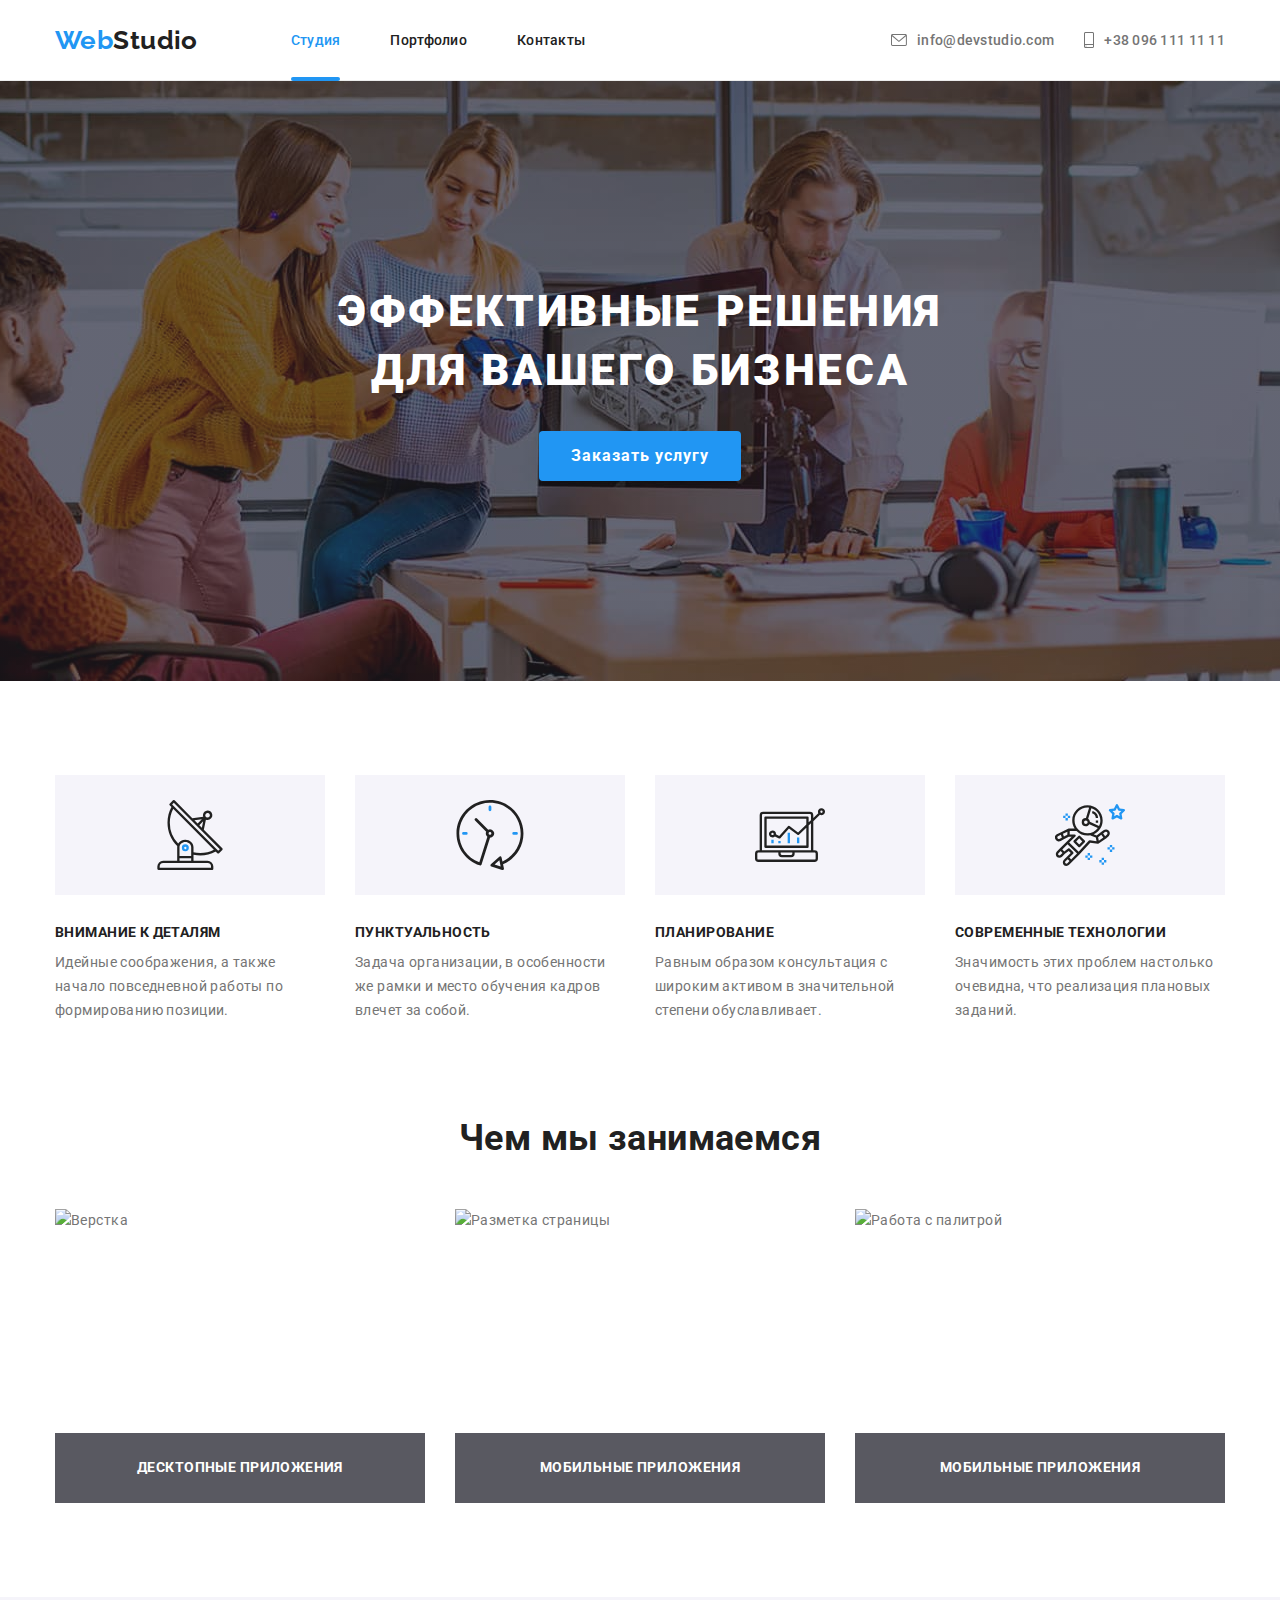
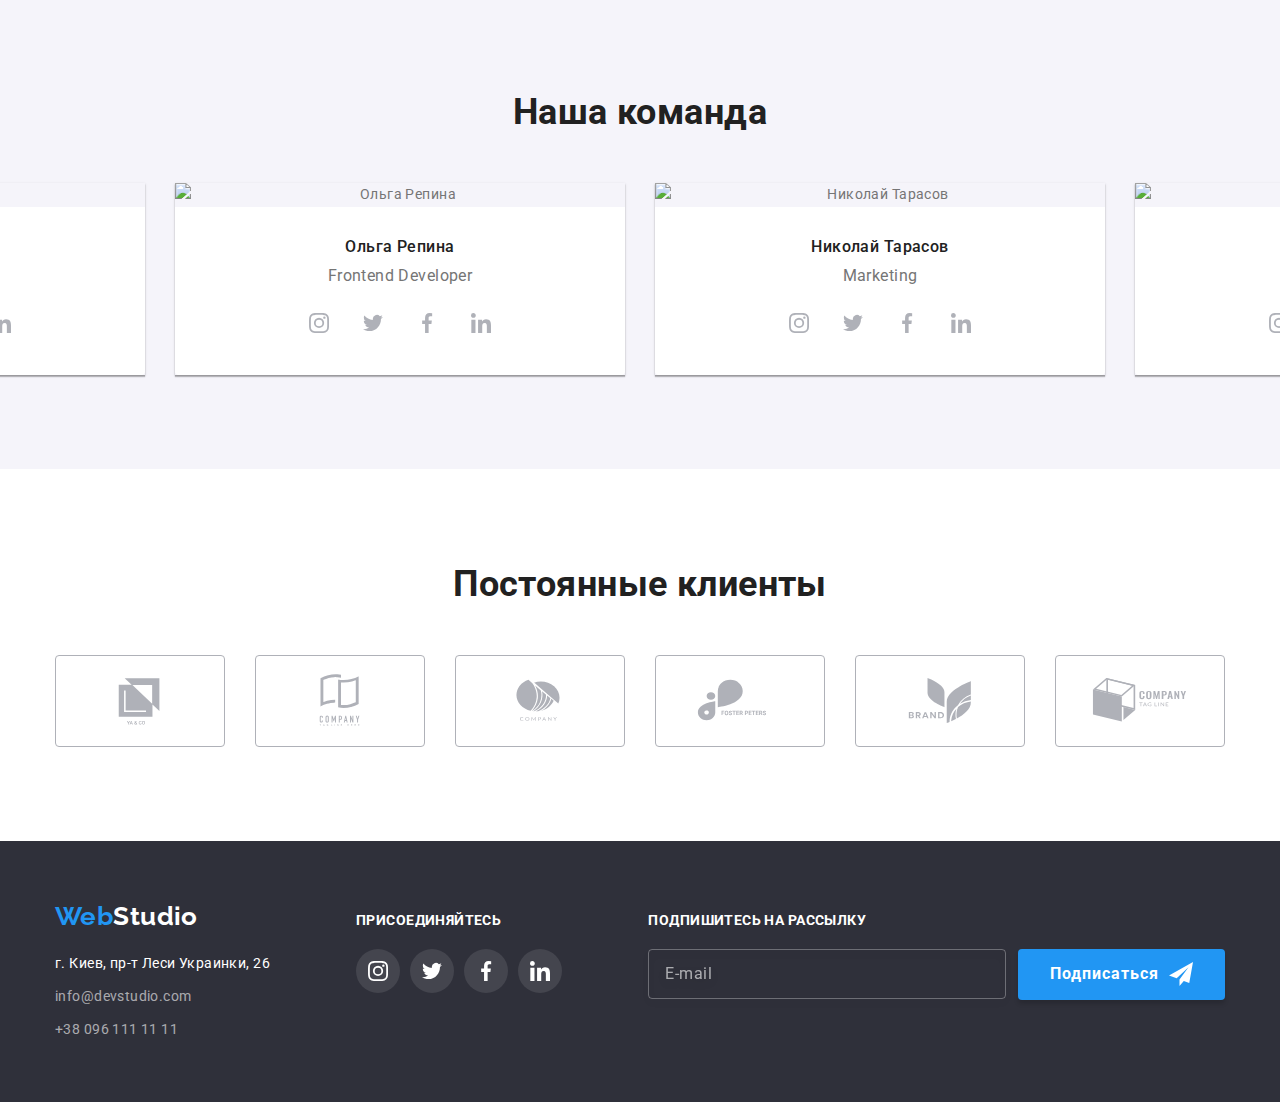
==== commit 49391606: "поправила недочеты меню и марджины" ====
--- a/index.html
+++ b/index.html
@@ -49,33 +49,35 @@
               <li class="site-nav__item"><a class="site-nav__link" href="">Контакты</a></li>
             </ul>
 
-            <ul class="contact">
-              <li class="contact__item contact__item--mail">
-                <a
-                  class="contact__link contact__link--margin-top"
-                  href="emailto:info@devstudio.com"
-                  lang="en"
-                >
-                  <svg class="contact__icon" width="16" height="12">
-                    <use href="./images/icons.svg#icon-mail"></use></svg
-                  >info@devstudio.com</a
-                >
-              </li>
-              <li class="contact__item contact__item--numb">
-                <a class="contact__link contact__link--margin-bottom" href="tel:+380961111111"
-                  ><svg class="contact__icon" width="10" height="16">
-                    <use href="./images/icons.svg#icon-smartphone"></use></svg
-                  >+38 096 111 11 11</a
-                >
-              </li>
-            </ul>
-
-            <ul class="menu-mobil__socials">
-              <li class="menu-mobil__item"><a class="menu-mobil__link" href="">Instagram</a></li>
-              <li class="menu-mobil__item"><a class="menu-mobil__link" href="">Twitter</a></li>
-              <li class="menu-mobil__item"><a class="menu-mobil__link" href="">Facebook</a></li>
-              <li class="menu-mobil__item"><a class="menu-mobil__link" href="">LinkedIn</a></li>
-            </ul>
+            <div>
+              <ul class="contact">
+                <li class="contact__item contact__item--mail">
+                  <a
+                    class="contact__link contact__link--margin-top"
+                    href="emailto:info@devstudio.com"
+                    lang="en"
+                  >
+                    <svg class="contact__icon" width="16" height="12">
+                      <use href="./images/icons.svg#icon-mail"></use></svg
+                    >info@devstudio.com</a
+                  >
+                </li>
+                <li class="contact__item contact__item--numb">
+                  <a class="contact__link contact__link--margin-bottom" href="tel:+380961111111"
+                    ><svg class="contact__icon" width="10" height="16">
+                      <use href="./images/icons.svg#icon-smartphone"></use></svg
+                    >+38 096 111 11 11</a
+                  >
+                </li>
+              </ul>
+
+              <ul class="menu-mobil__socials">
+                <li class="menu-mobil__item"><a class="menu-mobil__link" href="">Instagram</a></li>
+                <li class="menu-mobil__item"><a class="menu-mobil__link" href="">Twitter</a></li>
+                <li class="menu-mobil__item"><a class="menu-mobil__link" href="">Facebook</a></li>
+                <li class="menu-mobil__item"><a class="menu-mobil__link" href="">LinkedIn</a></li>
+              </ul>
+            </div>
           </div>
         </nav>
       </div>
@@ -228,34 +230,34 @@
             <li class="our-team__item">
               <picture>
                 <source
-                  srcset="./images/employee1_desctop.webp 1x, ./images/employee1_desctop@2X.webp 2x"
+                  srcset="./images/employee1_desctop.webp 1x, ./images/employee1_desctop@2x.webp 2x"
                   type="image/webp"
                   media="(min-width: 1200px)"
                 />
                 <source
-                  srcset="./images/employee1_tablet.webp 1x, ./images/employee1_tablet@2X.webp 2x"
+                  srcset="./images/employee1_tablet.webp 1x, ./images/employee1_tablet@2x.webp 2x"
                   type="image/webp"
                   media="(min-width: 768px)"
                 />
                 <source
-                  srcset="./images/employee1_mobi.webp 1x, ./images/employee1_mobi@2X.webp 2x"
+                  srcset="./images/employee1_mobi.webp 1x, ./images/employee1_mobi@2x.webp 2x"
                   type="image/webp"
                   media="(max-width: 767px)"
                 />
                 <source
-                  srcset="./images/employee1_desctop.jpg 1x, ./images/employee1_desctop@2X.jpg 2x"
+                  srcset="./images/employee1_desctop.jpg 1x, ./images/employee1_desctop@2x.jpg 2x"
                   type="image/jpeg"
                   media="(min-width: 1200px)"
                 />
                 <source
-                  srcset="./images/employee1_tablet.jpg 1x, ./images/employee1_tablet@2X.jpg 2x"
+                  srcset="./images/employee1_tablet.jpg 1x, ./images/employee1_tablet@2x.jpg 2x"
                   type="image/jpeg"
                   media="(min-width: 768px)"
                 />
                 <source
                   srcset="
                     ./images/employee1_mobi.jpg 1x,
-                    ./images/employee1_mobi@2X.jpg 2x.                      "
+                    ./images/employee1_mobi@2x.jpg 2x.                      "
                   type="image/jpeg"
                   media="(max-width: 767px)"
                 />
@@ -305,30 +307,30 @@
             <li class="our-team__item">
               <picture>
                 <source
-                  srcset="./images/employee2_desctop.webp 1x, ./images/employee2_desctop@2X.webp 2x"
+                  srcset="./images/employee2_desctop.webp 1x, ./images/employee2_desctop@2x.webp 2x"
                   type="image/webp"
                   media="(min-width: 1200px)" />
                 <source
-                  srcset="./images/employee2_tablet.webp 1x, ./images/employee2_tablet@2X.webp 2x"
+                  srcset="./images/employee2_tablet.webp 1x, ./images/employee2_tablet@2x.webp 2x"
                   type="image/webp"
                   media="(min-width: 768px)" />
                 <source
-                  srcset="./images/employee2_mobi.webp 1x, ./images/employee2_mobi@2X.webp 2x"
+                  srcset="./images/employee2_mobi.webp 1x, ./images/employee2_mobi@2x.webp 2x"
                   type="image/webp"
                   media="(max-width: 767px)" />
 
                 <source
-                  srcset="./images/employee2_desctop.jpg 1x, ./images/employee2_desctop@2X.jpg 2x"
+                  srcset="./images/employee2_desctop.jpg 1x, ./images/employee2_desctop@2x.jpg 2x"
                   type="image/jpeg"
                   media="(min-width: 1200px)" />
                 <source
-                  srcset="./images/employee2_tablet.jpg 1x, ./images/employee2_tablet@2X.jpg 2x"
+                  srcset="./images/employee2_tablet.jpg 1x, ./images/employee2_tablet@2x.jpg 2x"
                   type="image/jpeg"
                   media="(min-width: 768px)" />
                 <source
                   srcset="
                     ./images/employee2_mobi.jpg 1x,
-                    ./images/employee2_mobi@2X.jpg 2x.                      "
+                    ./images/employee2_mobi@2x.jpg 2x.                      "
                   type="image/jpeg"
                   media="(max-width: 767px)" />
 
@@ -376,35 +378,35 @@
             <li class="our-team__item">
               <picture>
                 <source
-                  srcset="./images/employee3_desctop.webp 1x, ./images/employee3_desctop@2X.webp 2x"
+                  srcset="./images/employee3_desctop.webp 1x, ./images/employee3_desctop@2x.webp 2x"
                   type="image/webp"
                   media="(min-width: 1200px)"
                 />
                 <source
-                  srcset="./images/employee3_tablet.webp 1x, ./images/employee3_tablet@2X.webp 2x"
+                  srcset="./images/employee3_tablet.webp 1x, ./images/employee3_tablet@2x.webp 2x"
                   type="image/webp"
                   media="(min-width: 768px)"
                 />
                 <source
-                  srcset="./images/employee3_mobi.webp 1x, ./images/employee3_mobi@2X.webp 2x"
+                  srcset="./images/employee3_mobi.webp 1x, ./images/employee3_mobi@2x.webp 2x"
                   type="image/webp"
                   media="(max-width: 767px)"
                 />
 
                 <source
-                  srcset="./images/employee3_desctop.jpg 1x, ./images/employee3_desctop@2X.jpg 2x"
+                  srcset="./images/employee3_desctop.jpg 1x, ./images/employee3_desctop@2x.jpg 2x"
                   type="image/jpeg"
                   media="(min-width:1200px)"
                 />
                 <source
-                  srcset="./images/employee3_tablet.jpg 1x, ./images/employee3_tablet@2X.jpg 2x"
+                  srcset="./images/employee3_tablet.jpg 1x, ./images/employee3_tablet@2x.jpg 2x"
                   type="image/jpeg"
                   media="(min-width:768px)"
                 />
                 <source
                   srcset="
                     ./images/employee3_mobi.jpg 1x,
-                    ./images/employee3_mobi@2X.jpg 2x."
+                    ./images/employee3_mobi@2x.jpg 2x."
                   type="image/jpeg"
                   media="(max-width:767px)"
                 />
@@ -454,34 +456,34 @@
             <li class="our-team__item">
               <picture>
                 <source
-                  srcset="./images/employee4_desctop.webp 1x, ./images/employee4_desctop@2X.webp 2x"
+                  srcset="./images/employee4_desctop.webp 1x, ./images/employee4_desctop@2x.webp 2x"
                   type="image/webp"
                   media="(min-width:1200px)"
                 />
                 <source
-                  srcset="./images/employee4_tablet.webp 1x, ./images/employee4_tablet@2X.webp 2x"
+                  srcset="./images/employee4_tablet.webp 1x, ./images/employee4_tablet@2x.webp 2x"
                   type="image/webp"
                   media="(min-width:768px)"
                 />
                 <source
-                  srcset="./images/employee4_mobi.webp 1x, ./images/employee4_mobi@2X.webp 2x"
+                  srcset="./images/employee4_mobi.webp 1x, ./images/employee4_mobi@2x.webp 2x"
                   type="image/webp"
                   media="(max-width:767px)"
                 />
                 <source
-                  srcset="./images/employee4_desctop.jpg 1x, ./images/employee4_desctop@2X.jpg 2x"
+                  srcset="./images/employee4_desctop.jpg 1x, ./images/employee4_desctop@2x.jpg 2x"
                   type="image/jpeg"
                   media="(min-width: 1200px)"
                 />
                 <source
-                  srcset="./images/employee4_tablet.jpg 1x, ./images/employee4_tablet@2X.jpg 2x"
+                  srcset="./images/employee4_tablet.jpg 1x, ./images/employee4_tablet@2x.jpg 2x"
                   type="image/jpeg"
                   media="(min-width: 768px)"
                 />
                 <source
                   srcset="
                     ./images/employee4_mobi.jpg 1x,
-                    ./images/employee4_mobi@2X.jpg 2x."
+                    ./images/employee4_mobi@2x.jpg 2x."
                   type="image/jpeg"
                   media="(max-width: 767px)"
                 />
--- a/css/main.min.css
+++ b/css/main.min.css
@@ -1,2 +1,2 @@
-h1,h2,h3,p,ul{margin:0;padding-left:0}.body{position:relative;font-family:roboto,sans-serif;font-size:14px;line-height:1.71;letter-spacing:0.03em;background-color:#fff;color:#757575}.body.modal .is-open{overflow:hidden}ul{list-style:none}.container{margin-left:auto;margin-right:auto;max-width:1200px;padding:0 15px}@media screen and (min-width: 480px){.container{max-width:480px}}@media screen and (min-width: 768px){.container{max-width:768px}}@media screen and (min-width: 1200px){.container{max-width:1200px}}.visually-hidden{position:absolute;width:1px;height:1px;margin:-1px;border:0;padding:0;white-space:nowrap;-webkit-clip-path:inset(100%);clip-path:inset(100%);clip:rect(0 0 0 0);overflow:hidden}.section-title{margin-bottom:30px;font-weight:700;font-size:28px;line-height:1.17;text-align:center;color:#212121}@media screen and (min-width: 1200px){.section-title{font-size:36px;margin-bottom:50px}}img{display:block;max-width:100%;height:auto}.hero,.feature-list__content,.work__desc,.social__links,.clients__list,.clients__links,.footer-form__button,.modal__button,.checkbox__label{display:-webkit-box;display:-ms-flexbox;display:flex;-webkit-box-align:center;-ms-flex-align:center;align-items:center}.headder{border-bottom:1px solid #ececec}.logo{display:block;padding-top:16px;padding-bottom:16px;font-family:raleway,sans-serif;font-weight:700;font-size:24px;line-height:1.17;text-decoration:none;color:#212121;-webkit-transition:color 250ms cubic-bezier(0.4, 0, 0.2, 1);transition:color 250ms cubic-bezier(0.4, 0, 0.2, 1)}.logo:hover,.logo:focus{color:#2196f3}.logo--accent{color:#2196f3}@media (min-width: 768px){.logo{padding-top:26px;padding-bottom:26px}}@media (min-width: 1200px){.logo{padding-top:25px;padding-bottom:24px}}@media (min-width: 1200px){.logo{font-size:26px;line-height:1.19}}.nav{display:-webkit-box;display:-ms-flexbox;display:flex;-webkit-box-align:center;-ms-flex-align:center;align-items:center;-webkit-box-pack:justify;-ms-flex-pack:justify;justify-content:space-between}.hero{-webkit-box-orient:vertical;-webkit-box-direction:normal;-ms-flex-direction:column;flex-direction:column;-webkit-box-pack:center;-ms-flex-pack:center;justify-content:center;margin-left:auto;margin-right:auto;text-align:center;background-image:-webkit-gradient(linear, left top, right top, from(rgba(47,48,58,0.4)), to(rgba(47,48,58,0.4))),url(../images/header_mobi.jpg);background-image:linear-gradient(to right, rgba(47,48,58,0.4), rgba(47,48,58,0.4)),url(../images/header_mobi.jpg);background-repeat:no-repeat;background-position:center;background-size:cover;background-color:rgba(47,48,58,0.4);max-width:1600px}@media (max-width: 1199px){.hero{height:400px}}@media (min-width: 1200px){.hero{height:600px}}@media (min-device-pixel-ratio: 2), (-webkit-min-device-pixel-ratio: 2), (min-resolution: 192dpi), (min-resolution: 2dppx){.hero{background-image:-webkit-gradient(linear, left top, right top, from(rgba(47,48,58,0.4)), to(rgba(47,48,58,0.4))),url(../images/header_mobi@2x.jpg);background-image:linear-gradient(to right, rgba(47,48,58,0.4), rgba(47,48,58,0.4)),url(../images/header_mobi@2x.jpg)}}@media (min-width: 481px){.hero{background-image:-webkit-gradient(linear, left top, right top, from(rgba(47,48,58,0.4)), to(rgba(47,48,58,0.4))),url(../images/header_tablet.jpg);background-image:linear-gradient(to right, rgba(47,48,58,0.4), rgba(47,48,58,0.4)),url(../images/header_tablet.jpg)}}@media (min-width: 481px) and (min-device-pixel-ratio: 2), (min-width: 481px) and (-webkit-min-device-pixel-ratio: 2), (min-width: 481px) and (min-resolution: 192dpi), (min-width: 481px) and (min-resolution: 2dppx){.hero{background-image:-webkit-gradient(linear, left top, right top, from(rgba(47,48,58,0.4)), to(rgba(47,48,58,0.4))),url(../images/header_tablet@2x.jpg);background-image:linear-gradient(to right, rgba(47,48,58,0.4), rgba(47,48,58,0.4)),url(../images/header_tablet@2x.jpg)}}@media (min-width: 769px){.hero{background-image:-webkit-gradient(linear, left top, right top, from(rgba(47,48,58,0.4)), to(rgba(47,48,58,0.4))),url(../images/header_desctop.jpg);background-image:linear-gradient(to right, rgba(47,48,58,0.4), rgba(47,48,58,0.4)),url(../images/header_desctop.jpg)}}@media (min-width: 769px) and (min-device-pixel-ratio: 2), (min-width: 769px) and (-webkit-min-device-pixel-ratio: 2), (min-width: 769px) and (min-resolution: 192dpi), (min-width: 769px) and (min-resolution: 2dppx){.hero{background-image:-webkit-gradient(linear, left top, right top, from(rgba(47,48,58,0.4)), to(rgba(47,48,58,0.4))),url(../images/header_desctop@2x.jpg);background-image:linear-gradient(to right, rgba(47,48,58,0.4), rgba(47,48,58,0.4)),url(../images/header_desctop@2x.jpg)}}.hero__title{margin-bottom:30px;font-weight:900;font-size:26px;line-height:1.62;letter-spacing:0.06em;text-transform:uppercase;color:#fff}@media (min-width: 1200px){.hero__title{font-size:44px;line-height:1.36}}.button{padding:10px 32px;border:none;border-radius:4px;cursor:pointer;font-weight:700;font-size:16px;line-height:1.88;letter-spacing:0.06em;background-color:#2196f3;-webkit-box-shadow:0px 4px 4px rgba(0,0,0,0.15);box-shadow:0px 4px 4px rgba(0,0,0,0.15);color:#fff;font-family:inherit;-webkit-transition:background-color 250ms cubic-bezier(0.4, 0, 0.2, 1);transition:background-color 250ms cubic-bezier(0.4, 0, 0.2, 1)}.button:hover,.button:focus{background-color:#188ce8}.benefits{padding-top:60px;padding-bottom:60px}@media (min-width: 1200px){.benefits{padding-top:94px;padding-bottom:94px}}@media (min-width: 768px) and (max-width: 1199px){.feature-list{display:-webkit-box;display:-ms-flexbox;display:flex;-ms-flex-wrap:wrap;flex-wrap:wrap;margin:-15px}}@media (min-width: 1200px){.feature-list{display:-webkit-box;display:-ms-flexbox;display:flex}}@media (max-width: 767px){.feature-list__item+.feature-list__item{margin-top:30px}}@media (min-width: 1200px){.feature-list__item+.feature-list__item{margin-left:30px}}.feature-list__item{width:100%}@media (min-width: 768px) and (max-width: 1199px){.feature-list__item{-ms-flex-preferred-size:calc((100% - 4 * 15px) / 2);flex-basis:calc((100% - 4 * 15px) / 2);margin:15px;width:354px}}@media (min-width: 1200px){.feature-list__item{width:270px}}.feature-list__content{-webkit-box-pack:center;-ms-flex-pack:center;justify-content:center;background-color:#f5f4fa;height:120px;margin-bottom:30px}.feature-list__title{font-weight:700;font-size:14px;line-height:1.14;text-transform:uppercase;margin-bottom:10px;color:#212121}@media (max-width: 767px){.feature-list__title{text-align:center}}@media (max-width: 480px){.feature-list__item+.feature-list__item{margin-top:30px}}@media (max-width: 1199px){.work{display:none}}.work__img{display:-webkit-box;display:-ms-flexbox;display:flex}.work__item+.work__item{margin-left:30px}.work{padding-bottom:94px}.section-title{font-weight:700;font-size:36px;line-height:1.17;margin-bottom:50px;text-align:center;margin-bottom:50px;color:#212121}.work__thumb{position:relative}.work__desc{-webkit-box-pack:center;-ms-flex-pack:center;justify-content:center;position:absolute;left:0;bottom:0;width:100%;height:70px;background-color:rgba(47,48,58,0.8);font-weight:700;line-height:1.14;text-transform:uppercase;color:#fff}.our-team{background-color:#f5f4fa;padding-top:60px;padding-bottom:60px}@media (min-width: 1200px){.our-team{padding-top:94px;padding-bottom:94px}}@media (min-width: 768px){.our-team__list{display:-webkit-box;display:-ms-flexbox;display:flex;-webkit-box-pack:center;-ms-flex-pack:center;justify-content:center}}@media (min-width: 768px) and (max-width: 1199px){.our-team__list{-ms-flex-wrap:wrap;flex-wrap:wrap;margin:-15px}}@media (min-width: 1200px){.our-team__item+.our-team__item{margin-left:30px}}.our-team__item{text-align:center;-webkit-box-shadow:0px 1px 3px rgba(0,0,0,0.12),0px 1px 1px rgba(0,0,0,0.14),0px 2px 1px rgba(0,0,0,0.2);box-shadow:0px 1px 3px rgba(0,0,0,0.12),0px 1px 1px rgba(0,0,0,0.14),0px 2px 1px rgba(0,0,0,0.2)}@media (max-width: 767px){.our-team__item+.our-team__item{margin-top:30px}}@media (min-width: 768px) and (max-width: 1199px){.our-team__item{-ms-flex-preferred-size:calc((100% - 4 * 15px) / 2);flex-basis:calc((100% - 4 * 15px) / 2);margin:15px;width:354px}}@media (min-width: 1200px){.our-team__item{-ms-flex-preferred-size:calc((100% - 120px) / 4);flex-basis:calc((100% - 120px) / 4);margin:15px;width:270px}}.our-team__desc{padding:30px 0;border-radius:0px 0px 4px 4px;background-color:#fff}.our-team__title{font-weight:500;font-size:16px;line-height:1.19;margin-bottom:10px;text-align:center;color:#212121}.our-team__position{font-size:16px;line-height:1.19;text-align:center;margin-bottom:16px}.socials{display:-webkit-box;display:-ms-flexbox;display:flex;text-align:center;-webkit-box-pack:center;-ms-flex-pack:center;justify-content:center;height:44px}.social__item:not(:last-child){margin-right:10px}.social__links{-webkit-box-pack:center;-ms-flex-pack:center;justify-content:center;border-radius:50%;width:44px;height:44px;fill:#afb1b8;-webkit-transition:fill 250ms cubic-bezier(0.4, 0, 0.2, 1),background-color 250ms cubic-bezier(0.4, 0, 0.2, 1);transition:fill 250ms cubic-bezier(0.4, 0, 0.2, 1),background-color 250ms cubic-bezier(0.4, 0, 0.2, 1)}.social__links:hover,.social__links:focus{fill:#fff;background-color:#2196f3}.clients{padding-top:60px;padding-bottom:60px}@media (min-width: 1200px){.clients{padding-top:94px;padding-bottom:94px}}.clients__list{-webkit-box-pack:center;-ms-flex-pack:center;justify-content:center}@media (max-width: 1199px){.clients__list{-ms-flex-wrap:wrap;flex-wrap:wrap;margin:-15px}}.clients__links{-webkit-box-pack:center;-ms-flex-pack:center;justify-content:center;height:92px;border:1px solid #afb1b8;border-radius:4px;fill:#afb1b8;-webkit-transition:fill 250ms cubic-bezier(0.4, 0, 0.2, 1),border 250ms cubic-bezier(0.4, 0, 0.2, 1);transition:fill 250ms cubic-bezier(0.4, 0, 0.2, 1),border 250ms cubic-bezier(0.4, 0, 0.2, 1)}.clients__links:hover,.clients__links:focus{border:1px solid #2196f3;fill:#2196f3}.clients__item{height:92px}@media (max-width: 767px){.clients__item{width:calc((100% - 4 * 15px) / 2);margin:15px;width:210px}}@media (min-width: 768px) and (max-width: 1199px){.clients__item{-ms-flex-preferred-size:calc((100% - 6 * 15px) / 3);flex-basis:calc((100% - 6 * 15px) / 3);margin:15px;width:226px}}@media (min-width: 1200px){.clients__item{width:170px}}@media (min-width: 1200px){.clients__item:not(:last-child){margin-right:30px}}.footer{padding-top:60px;padding-bottom:60px;background-color:#2f303a}@media (max-width: 1199px){.footer{text-align:center}}@media (max-width: 1199px){.footer-thumb{margin-bottom:60px}}@media (min-width: 768px) and (max-width: 1199px){.footer-thumb{display:-webkit-box;display:-ms-flexbox;display:flex;-ms-flex-pack:distribute;justify-content:space-around;-webkit-box-align:baseline;-ms-flex-align:baseline;align-items:baseline}}@media (min-width: 1200px){.footer-thumb{display:-webkit-box;display:-ms-flexbox;display:flex;-webkit-box-align:baseline;-ms-flex-align:baseline;align-items:baseline;margin-right:auto}}@media (min-width: 1200px){.footer__container{display:-webkit-box;display:-ms-flexbox;display:flex;-webkit-box-align:baseline;-ms-flex-align:baseline;align-items:baseline}}.footer__logo{display:block;padding:0;margin-bottom:20px;color:#fff;-webkit-transition:color 250ms cubic-bezier(0.4, 0, 0.2, 1);transition:color 250ms cubic-bezier(0.4, 0, 0.2, 1)}.footer__logo:hover,.footer__logo:focus{color:#2196f3}@media (max-width: 767px){.footer__address{margin-bottom:60px}}@media (min-width: 1200px){.footer__address{margin-right:70px;width:231px}}.address{font-style:normal}.address__title{margin-bottom:8px;color:#fff}@media (min-width: 1200px){.address__title{margin-bottom:9px}}.address__link{display:inline-block;text-decoration:none;color:rgba(255,255,255,0.6);-webkit-transition:color 250ms cubic-bezier(0.4, 0, 0.2, 1);transition:color 250ms cubic-bezier(0.4, 0, 0.2, 1)}.address__link:hover,.address__link:focus{color:#2196f3}.address__item:not(:last-child){margin-bottom:8px}@media (min-width: 1200px){.address__item:not(:last-child){margin-bottom:9px}}@media (min-width: 1200px){.join{width:206px}}.footer__title{display:block;margin-bottom:20px;color:#fff;font-weight:700;font-size:14px;line-height:1.14;text-transform:uppercase}.join__item{border-radius:50%;background-color:rgba(255,255,255,0.1)}.join__icon{fill:#fff}.footer-form{display:-webkit-box;display:-ms-flexbox;display:flex}@media (max-width: 1199px){.footer-form{-webkit-box-orient:vertical;-webkit-box-direction:normal;-ms-flex-direction:column;flex-direction:column;-webkit-box-align:center;-ms-flex-align:center;align-items:center;-webkit-box-pack:center;-ms-flex-pack:center;justify-content:center;text-align:center}}.footer-form__mail{padding:15px 16px;margin-right:12px;width:100%;height:50px;border:1px solid rgba(255,255,255,0.3);background-color:transparent;outline:transparent;-webkit-filter:drop-shadow(0px 4px 4px rgba(0,0,0,0.15));filter:drop-shadow(0px 4px 4px rgba(0,0,0,0.15));border-radius:4px;-webkit-transition:border 250ms cubic-bezier(0.4, 0, 0.2, 1);transition:border 250ms cubic-bezier(0.4, 0, 0.2, 1)}.footer-form__mail::-webkit-input-placeholder{font-size:16px;line-height:1.25;letter-spacing:0.03em;color:rgba(255,255,255,0.6)}.footer-form__mail:-ms-input-placeholder{font-size:16px;line-height:1.25;letter-spacing:0.03em;color:rgba(255,255,255,0.6)}.footer-form__mail::-ms-input-placeholder{font-size:16px;line-height:1.25;letter-spacing:0.03em;color:rgba(255,255,255,0.6)}.footer-form__mail::placeholder{font-size:16px;line-height:1.25;letter-spacing:0.03em;color:rgba(255,255,255,0.6)}.footer-form__mail:hover,.footer-form__mail:focus{border:1px solid #2196f3}@media (max-width: 1199px){.footer-form__mail{margin-bottom:20px}}@media (min-width: 768px){.footer-form__mail{width:450px}}@media (min-width: 768px){.footer-form__mail{width:358px}}.footer-form__button{-webkit-box-pack:center;-ms-flex-pack:center;justify-content:center}.footer-form__icon{margin-left:10px}.button-mobil{display:-webkit-inline-box;display:-ms-inline-flexbox;display:inline-flex;margin:0;padding:0;border:none;background-color:transparent;z-index:20}.button-mobil:hover .icon-menu,.button-mobil:focus .icon-menu{fill:#2196f3}.button-mobil:hover .icon-close,.button-mobil:focus .icon-close{fill:#2196f3}.button-mobil.is-open .icon-close{display:block}.button-mobil.is-open .icon-menu{display:none}@media (min-width: 768px){.button-mobil{display:none}}.icon-close{display:none}.menu-mobil{background:#fff;font-size:20px;z-index:10}@media screen and (max-width: 767px){.menu-mobil{position:absolute;-webkit-box-shadow:0px 4px 8px rgba(0,0,0,0.04),0px 2px 4px rgba(0,0,0,0.08),0px 1px 3px rgba(0,0,0,0.16);box-shadow:0px 4px 8px rgba(0,0,0,0.04),0px 2px 4px rgba(0,0,0,0.08),0px 1px 3px rgba(0,0,0,0.16);top:0;left:0;width:100%;height:100%;padding:48px 40px;opacity:0;visibility:hidden;pointer-events:none;-webkit-transition:opacity 250ms cubic-bezier(0.4, 0, 0.2, 1),visibility 250ms cubic-bezier(0.4, 0, 0.2, 1);transition:opacity 250ms cubic-bezier(0.4, 0, 0.2, 1),visibility 250ms cubic-bezier(0.4, 0, 0.2, 1)}.menu-mobil.is-open{opacity:1;visibility:visible;pointer-events:initial}}@media (min-width: 768px){.menu-mobil{display:-webkit-box;display:-ms-flexbox;display:flex;-webkit-box-pack:justify;-ms-flex-pack:justify;justify-content:space-between;-webkit-box-flex:1;-ms-flex-positive:1;flex-grow:1;margin-left:88px}}@media (max-width: 767px){.site-nav{margin-bottom:302px}}@media (min-width: 768px){.site-nav{display:-webkit-box;display:-ms-flexbox;display:flex;-webkit-box-align:center;-ms-flex-align:center;align-items:center;-webkit-box-pack:center;-ms-flex-pack:center;justify-content:center}}@media (max-width: 767px){.site-nav__item{margin-bottom:32px}}@media (min-width: 768px){.site-nav__item{position:relative}}@media (min-width: 768px){.site-nav__item+.site-nav__item{margin-left:50px}}.site-nav__link{display:block;font-weight:500;line-height:1.17;letter-spacing:0.02em;text-decoration:none;color:#212121;-webkit-transition:color 250ms cubic-bezier(0.4, 0, 0.2, 1);transition:color 250ms cubic-bezier(0.4, 0, 0.2, 1)}.site-nav__link:hover,.site-nav__link:focus{color:#2196f3}@media screen and (max-width: 767px){.site-nav__link{font-size:40px}}@media (min-width: 768px){.site-nav__link{font-size:14px;padding:32px 0}}.site-nav__link--activ{color:#2196f3}@media (min-width: 768px){.site-nav__link--activ::after{position:absolute;content:'';height:4px;width:100%;left:0;bottom:-1px;border-radius:2px;background-color:#2196f3}}@media (max-width: 767px){.contact__item:not(:first-child){margin-bottom:32px}}@media (min-width: 768px) and (max-width: 1199px){.contact__item:not(:last-child){margin-bottom:10px}}.contact__link{display:block;font-weight:500;line-height:1.17;letter-spacing:0.02em;text-decoration:none;color:#757575;-webkit-transition:color 250ms cubic-bezier(0.4, 0, 0.2, 1);transition:color 250ms cubic-bezier(0.4, 0, 0.2, 1)}.contact__link:hover,.contact__link:focus{color:#2196f3}@media (max-width: 767px){.contact__link{font-size:24px}}@media (min-width: 768px){.contact__link{display:-webkit-box;display:-ms-flexbox;display:flex;font-size:12px;-webkit-box-align:center;-ms-flex-align:center;align-items:center;-webkit-box-pack:center;-ms-flex-pack:center;justify-content:center}}@media (min-width: 1200px){.contact__link{font-size:14px}}@media (max-width: 767px){.contact__link:hover,.contact__link:focus{font-size:34px}}.contact__icon{margin-right:10px;fill:currentColor}@media (max-width: 767px){.contact__icon{display:none}}.contact{display:-webkit-box;display:-ms-flexbox;display:flex}@media (max-width: 1199px){.contact{-webkit-box-orient:vertical;-webkit-box-direction:normal;-ms-flex-direction:column;flex-direction:column}}@media (min-width: 768px) and (max-width: 1199px){.contact{-webkit-box-pack:center;-ms-flex-pack:center;justify-content:center;-webkit-box-align:start;-ms-flex-align:start;align-items:flex-start;margin-left:84px}}@media (max-width: 767px){.contact__item--numb{-webkit-box-ordinal-group:2;-ms-flex-order:1;order:1}.contact__item--mail{-webkit-box-ordinal-group:3;-ms-flex-order:2;order:2}}@media (min-width: 768px){.contact__link--margin-top{padding-top:20px}.contact__link--margin-bottom{padding-bottom:20px}}.menu-mobil__socials{display:-webkit-box;display:-ms-flexbox;display:flex;-ms-flex-wrap:wrap;flex-wrap:wrap;margin-top:64px}@media (min-width: 768px){.menu-mobil__socials{display:none}}.menu-mobil__link{color:#2196f3;text-decoration:none;font-weight:500;font-size:18px;line-height:1.22;letter-spacing:0.02em}.menu-mobil__item:not(:last-child){border-right:1px solid rgba(33,33,33,0.2);padding-right:10px}.menu-mobil__item:not(:first-child){padding-left:10px}.contact__icon{margin-right:8px;fill:currentColor}@media (min-width: 1200px){.contact__icon{margin-right:10px}}@media (min-width: 1200px){.site-nav{display:-webkit-box;display:-ms-flexbox;display:flex;margin-left:93px}.site-nav__item+.site-nav__item{margin-left:50px}.contact__item+.contact__item{margin-left:30px}.contact__link{font-weight:500;line-height:1.17;letter-spacing:0.02em;text-decoration:none;color:#757575;-webkit-transition:color 250ms cubic-bezier(0.4, 0, 0.2, 1);transition:color 250ms cubic-bezier(0.4, 0, 0.2, 1);padding-top:32px;padding-bottom:32px}.contact__link:hover,.contact__link:focus{color:#2196f3}.contact__icon{margin-right:10px;fill:currentColor}}.backdrop{position:fixed;top:0;left:0;width:100%;height:100%;background-color:rgba(0,0,0,0.2);opacity:1;-webkit-transition:opacity 250ms cubic-bezier(0.4, 0, 0.2, 1),visibility 250ms cubic-bezier(0.4, 0, 0.2, 1);transition:opacity 250ms cubic-bezier(0.4, 0, 0.2, 1),visibility 250ms cubic-bezier(0.4, 0, 0.2, 1);overflow-y:scroll;z-index:40}.backdrop.is-hidden{visibility:hidden;opacity:0;pointer-events:none}.backdrop.is-hidden .modal{-webkit-transform:translate(-50%, -50%) scale(0);transform:translate(-50%, -50%) scale(0)}.modal{top:50%;left:50%;-webkit-transform:translate(-50%, -50%) scale(1);transform:translate(-50%, -50%) scale(1);-webkit-transition:-webkit-transform 250ms cubic-bezier(0.4, 0, 0.2, 1);transition:-webkit-transform 250ms cubic-bezier(0.4, 0, 0.2, 1);transition:transform 250ms cubic-bezier(0.4, 0, 0.2, 1);transition:transform 250ms cubic-bezier(0.4, 0, 0.2, 1), -webkit-transform 250ms cubic-bezier(0.4, 0, 0.2, 1);padding:40px;background-color:#fff;-webkit-box-shadow:0px 1px 3px rgba(0,0,0,0.12),0px 1px 1px rgba(0,0,0,0.14),0px 2px 1px rgba(0,0,0,0.2);box-shadow:0px 1px 3px rgba(0,0,0,0.12),0px 1px 1px rgba(0,0,0,0.14),0px 2px 1px rgba(0,0,0,0.2);border-radius:4px;opacity:1;z-index:100}@media (max-width: 767px){.modal{position:relative;margin-top:93px;max-width:450px}}@media (min-width: 768px){.modal{position:absolute;top:50%;left:50%;-webkit-transform:translate(-50%, -50%) scale(1);transform:translate(-50%, -50%) scale(1);-webkit-transition:-webkit-transform 250ms cubic-bezier(0.4, 0, 0.2, 1);transition:-webkit-transform 250ms cubic-bezier(0.4, 0, 0.2, 1);transition:transform 250ms cubic-bezier(0.4, 0, 0.2, 1);transition:transform 250ms cubic-bezier(0.4, 0, 0.2, 1), -webkit-transform 250ms cubic-bezier(0.4, 0, 0.2, 1);width:450px}}@media (min-width: 1200px){.modal{width:528px}}.modal__button{-webkit-box-pack:center;-ms-flex-pack:center;justify-content:center;position:absolute;padding:0;top:8px;right:8px;width:30px;height:30px;border:1px solid rgba(0,0,0,0.1);border-radius:50%;background-color:#fff;cursor:pointer;fill:#000;-webkit-transition:fill 250ms cubic-bezier(0.4, 0, 0.2, 1);transition:fill 250ms cubic-bezier(0.4, 0, 0.2, 1)}.modal__button:hover,.modal__button:focus{fill:#2196f3}.form__title{display:block;margin-bottom:12px;color:#212121;font-weight:700;font-size:20px;line-height:1.5;text-align:center;letter-spacing:0.03em}.form{text-align:center}.form__field{display:-webkit-box;display:-ms-flexbox;display:flex;-webkit-box-orient:vertical;-webkit-box-direction:normal;-ms-flex-direction:column;flex-direction:column;margin-bottom:10px}.form__input{padding:12px 15px 12px 42px;width:100%;height:40px;border:1px solid rgba(33,33,33,0.2);border-radius:4px;cursor:pointer;outline:transparent;-webkit-transition:border 250ms cubic-bezier(0.4, 0, 0.2, 1),outline-color 250ms cubic-bezier(0.4, 0, 0.2, 1),fill 250ms cubic-bezier(0.4, 0, 0.2, 1);transition:border 250ms cubic-bezier(0.4, 0, 0.2, 1),outline-color 250ms cubic-bezier(0.4, 0, 0.2, 1),fill 250ms cubic-bezier(0.4, 0, 0.2, 1)}.form__input:hover,.form__input:focus{border:1px solid #2196f3;outline-color:#2196f3}.form__input:focus-within>.form__icon{fill:#2196f3}.form__input:hover ~ .form__icon,.form__input:focus ~ .form__icon{fill:#2196f3}.form__text{text-align:left;margin-bottom:4px;font-size:12px;line-height:1.17;letter-spacing:0.01em;color:#757575}.form__thumb{position:relative}.form__icon{position:absolute;top:50%;left:12px;-webkit-transform:translateY(-50%);transform:translateY(-50%);cursor:pointer;fill:#212121;-webkit-transition:fill 250ms cubic-bezier(0.4, 0, 0.2, 1);transition:fill 250ms cubic-bezier(0.4, 0, 0.2, 1)}.form__field--comment{margin-bottom:20px}.form__textarea{padding:12px 16px;border:1px solid rgba(33,33,33,0.2);border-radius:4px;resize:none;width:100%;height:120px;cursor:pointer;-webkit-transition:border 250ms cubic-bezier(0.4, 0, 0.2, 1),outline-color 250ms cubic-bezier(0.4, 0, 0.2, 1);transition:border 250ms cubic-bezier(0.4, 0, 0.2, 1),outline-color 250ms cubic-bezier(0.4, 0, 0.2, 1)}.form__textarea::-webkit-input-placeholder{font-size:12px;line-height:1.17;letter-spacing:0.01em;color:rgba(117,117,117,0.5)}.form__textarea:-ms-input-placeholder{font-size:12px;line-height:1.17;letter-spacing:0.01em;color:rgba(117,117,117,0.5)}.form__textarea::-ms-input-placeholder{font-size:12px;line-height:1.17;letter-spacing:0.01em;color:rgba(117,117,117,0.5)}.form__textarea::placeholder{font-size:12px;line-height:1.17;letter-spacing:0.01em;color:rgba(117,117,117,0.5)}.form__textarea:hover,.form__textarea:focus{border:1px solid #2196f3;outline-color:#2196f3}.checkbox{margin-bottom:31px}@media (min-width: 1200px){.checkbox{margin-bottom:30px}}.checkbox__icon{margin-right:4px;width:16px;height:15px;border:2px solid #212121;border-radius:2px}.checkbox__input:checked+.checkbox__icon{background-color:#2196f3;border-color:#2196f3;background-origin:border-box}.checkbox__input:focus+.checkbox__icon,.checkbox__input:hover+.checkbox__icon{border-color:#2196f3}.checkbox__label{-webkit-box-pack:center;-ms-flex-pack:center;justify-content:center;font-size:12px;line-height:1.17;letter-spacing:0.03em;color:#757575;cursor:pointer}@media (min-width: 1200px){.checkbox__label{font-size:14px}}.checkbox__input{-webkit-appearance:none;-moz-appearance:none;appearance:none;position:absolute}.checkbox__conditions{color:#2196f3;-webkit-text-decoration-line:underline;text-decoration-line:underline}.checkbox__button{padding:10px 55px 10px 56px}.portfolio-nav{padding:60px 0;padding-bottom:60px}@media (min-width: 1200px){.portfolio-nav{padding:94px 0}}.filter__list{display:-webkit-box;display:-ms-flexbox;display:flex;-webkit-column-gap:8px;column-gap:8px}@media (max-width: 767px){.filter__list{-ms-flex-wrap:wrap;flex-wrap:wrap;row-gap:15px}}@media (min-width: 768px){.filter__list{-webkit-box-pack:center;-ms-flex-pack:center;justify-content:center}}.filter__button{border:none;border-radius:4px;font-family:inherit;font-weight:500;font-size:16px;line-height:1.63;cursor:pointer;text-align:center;padding:6px 22px;display:block;background-color:#f5f4fa;color:#212121;-webkit-transition:background-color 250ms cubic-bezier(0.4, 0, 0.2, 1),color 250ms cubic-bezier(0.4, 0, 0.2, 1),-webkit-box-shadow 250ms cubic-bezier(0.4, 0, 0.2, 1);transition:background-color 250ms cubic-bezier(0.4, 0, 0.2, 1),color 250ms cubic-bezier(0.4, 0, 0.2, 1),-webkit-box-shadow 250ms cubic-bezier(0.4, 0, 0.2, 1);transition:background-color 250ms cubic-bezier(0.4, 0, 0.2, 1),color 250ms cubic-bezier(0.4, 0, 0.2, 1),box-shadow 250ms cubic-bezier(0.4, 0, 0.2, 1);transition:background-color 250ms cubic-bezier(0.4, 0, 0.2, 1),color 250ms cubic-bezier(0.4, 0, 0.2, 1),box-shadow 250ms cubic-bezier(0.4, 0, 0.2, 1),-webkit-box-shadow 250ms cubic-bezier(0.4, 0, 0.2, 1)}.filter__button:hover,.filter__button:focus{background-color:#2196f3;color:#fff;-webkit-box-shadow:0px 3px 1px rgba(0,0,0,0.1),0px 1px 2px rgba(0,0,0,0.08),0px 2px 2px rgba(0,0,0,0.12);box-shadow:0px 3px 1px rgba(0,0,0,0.1),0px 1px 2px rgba(0,0,0,0.08),0px 2px 2px rgba(0,0,0,0.12)}.project__list{margin-top:40px}@media (min-width: 768px){.project__list{display:-webkit-box;display:-ms-flexbox;display:flex;-ms-flex-wrap:wrap;flex-wrap:wrap;margin:-15px;margin-top:60px}}@media (min-width: 1200px){.project__list{margin-top:50px}}@media (min-width: 768px){.project__item{-ms-flex-preferred-size:calc((100% - 4 * 15px) / 2);flex-basis:calc((100% - 4 * 15px) / 2);margin:15px}}@media (min-width: 1200px){.project__item{-ms-flex-preferred-size:calc((100% - 6 * 15px) / 3);flex-basis:calc((100% - 6 * 15px) / 3)}}@media (max-width: 767px){.project__item+.project__item{margin-top:30px}}.project__link{display:block;text-decoration:none;-webkit-transition:-webkit-box-shadow 250ms cubic-bezier(0.4, 0, 0.2, 1);transition:-webkit-box-shadow 250ms cubic-bezier(0.4, 0, 0.2, 1);transition:box-shadow 250ms cubic-bezier(0.4, 0, 0.2, 1);transition:box-shadow 250ms cubic-bezier(0.4, 0, 0.2, 1), -webkit-box-shadow 250ms cubic-bezier(0.4, 0, 0.2, 1)}.project__link:hover,.project__link:focus{-webkit-box-shadow:0px 1px 1px rgba(0,0,0,0.12),0px 4px 4px rgba(0,0,0,0.06),1px 4px 6px rgba(0,0,0,0.16);box-shadow:0px 1px 1px rgba(0,0,0,0.12),0px 4px 4px rgba(0,0,0,0.06),1px 4px 6px rgba(0,0,0,0.16)}@media (min-width: 768px){.project__link{display:-webkit-box;display:-ms-flexbox;display:flex;-webkit-box-orient:vertical;-webkit-box-direction:normal;-ms-flex-direction:column;flex-direction:column;height:100%}}.project__title{font-size:18px;line-height:2;letter-spacing:0.06em;font-weight:700;margin-bottom:4px;color:#212121}.project__subtitle{font-size:16px;line-height:1.88;color:#757575}.project__card{padding:22px 24px;border-left:1px solid #eee;border-right:1px solid #eee;border-bottom:1px solid #eee}@media (min-width: 768px){.project__card{-webkit-box-flex:1;-ms-flex-positive:1;flex-grow:1}}.project__thumb{position:relative;overflow:hidden}.project__dropdown{position:absolute;display:-webkit-box;display:-ms-flexbox;display:flex;-webkit-box-pack:center;-ms-flex-pack:center;justify-content:center;padding:77px 24px;top:0;left:0;width:100%;height:100%;background-color:rgba(33,150,243,0.9);font-size:18px;line-height:1.56;color:#fff;-webkit-transform:translateY(101%);transform:translateY(101%);-webkit-transition:-webkit-transform 250ms cubic-bezier(0.4, 0, 0.2, 1);transition:-webkit-transform 250ms cubic-bezier(0.4, 0, 0.2, 1);transition:transform 250ms cubic-bezier(0.4, 0, 0.2, 1);transition:transform 250ms cubic-bezier(0.4, 0, 0.2, 1), -webkit-transform 250ms cubic-bezier(0.4, 0, 0.2, 1)}@media (max-width: 767px){.project__dropdown{overflow-y:scroll}}@media (min-width: 768px){.project__dropdown{-webkit-box-align:center;-ms-flex-align:center;align-items:center;padding:49px 24px}}@media (min-width: 1200px){.project__dropdown{padding:63px 24px}}.project__link:hover .project__dropdown,.project__link:focus .project__dropdown{-webkit-transform:translateY(0);transform:translateY(0)}
+h1,h2,h3,p,ul{margin:0;padding-left:0}.body{position:relative;font-family:roboto,sans-serif;font-size:14px;line-height:1.71;letter-spacing:0.03em;background-color:#fff;color:#757575}.body.modal .is-open{overflow:hidden}ul{list-style:none}.container{margin-left:auto;margin-right:auto;max-width:1200px;padding:0 15px}@media screen and (min-width: 480px){.container{max-width:480px}}@media screen and (min-width: 768px){.container{max-width:768px}}@media screen and (min-width: 1200px){.container{max-width:1200px}}.visually-hidden{position:absolute;width:1px;height:1px;margin:-1px;border:0;padding:0;white-space:nowrap;-webkit-clip-path:inset(100%);clip-path:inset(100%);clip:rect(0 0 0 0);overflow:hidden}.section-title{margin-bottom:30px;font-weight:700;font-size:28px;line-height:1.17;text-align:center;color:#212121}@media screen and (min-width: 1200px){.section-title{font-size:36px;margin-bottom:50px}}img{display:block;max-width:100%;height:auto}.hero,.feature-list__content,.work__desc,.social__links,.clients__list,.clients__links,.footer-form__button,.modal__button,.checkbox__label{display:-webkit-box;display:-ms-flexbox;display:flex;-webkit-box-align:center;-ms-flex-align:center;align-items:center}.headder{border-bottom:1px solid #ececec}.logo{display:block;padding-top:16px;padding-bottom:16px;font-family:raleway,sans-serif;font-weight:700;font-size:24px;line-height:1.17;text-decoration:none;color:#212121;-webkit-transition:color 250ms cubic-bezier(0.4, 0, 0.2, 1);transition:color 250ms cubic-bezier(0.4, 0, 0.2, 1)}.logo:hover,.logo:focus{color:#2196f3}.logo--accent{color:#2196f3}@media (min-width: 768px){.logo{padding-top:26px;padding-bottom:26px}}@media (min-width: 1200px){.logo{padding-top:25px;padding-bottom:24px}}@media (min-width: 1200px){.logo{font-size:26px;line-height:1.19}}.nav{display:-webkit-box;display:-ms-flexbox;display:flex;-webkit-box-align:center;-ms-flex-align:center;align-items:center;-webkit-box-pack:justify;-ms-flex-pack:justify;justify-content:space-between}.hero{-webkit-box-orient:vertical;-webkit-box-direction:normal;-ms-flex-direction:column;flex-direction:column;-webkit-box-pack:center;-ms-flex-pack:center;justify-content:center;margin-left:auto;margin-right:auto;text-align:center;background-image:-webkit-gradient(linear, left top, right top, from(rgba(47,48,58,0.4)), to(rgba(47,48,58,0.4))),url(../images/header_mobi.jpg);background-image:linear-gradient(to right, rgba(47,48,58,0.4), rgba(47,48,58,0.4)),url(../images/header_mobi.jpg);background-repeat:no-repeat;background-position:center;background-size:cover;background-color:rgba(47,48,58,0.4);max-width:1600px}@media (max-width: 1199px){.hero{height:400px}}@media (min-width: 1200px){.hero{height:600px}}@media (min-device-pixel-ratio: 2), (-webkit-min-device-pixel-ratio: 2), (min-resolution: 192dpi), (min-resolution: 2dppx){.hero{background-image:-webkit-gradient(linear, left top, right top, from(rgba(47,48,58,0.4)), to(rgba(47,48,58,0.4))),url(../images/header_mobi@2x.jpg);background-image:linear-gradient(to right, rgba(47,48,58,0.4), rgba(47,48,58,0.4)),url(../images/header_mobi@2x.jpg)}}@media (min-width: 481px){.hero{background-image:-webkit-gradient(linear, left top, right top, from(rgba(47,48,58,0.4)), to(rgba(47,48,58,0.4))),url(../images/header_tablet.jpg);background-image:linear-gradient(to right, rgba(47,48,58,0.4), rgba(47,48,58,0.4)),url(../images/header_tablet.jpg)}}@media (min-width: 481px) and (min-device-pixel-ratio: 2), (min-width: 481px) and (-webkit-min-device-pixel-ratio: 2), (min-width: 481px) and (min-resolution: 192dpi), (min-width: 481px) and (min-resolution: 2dppx){.hero{background-image:-webkit-gradient(linear, left top, right top, from(rgba(47,48,58,0.4)), to(rgba(47,48,58,0.4))),url(../images/header_tablet@2x.jpg);background-image:linear-gradient(to right, rgba(47,48,58,0.4), rgba(47,48,58,0.4)),url(../images/header_tablet@2x.jpg)}}@media (min-width: 769px){.hero{background-image:-webkit-gradient(linear, left top, right top, from(rgba(47,48,58,0.4)), to(rgba(47,48,58,0.4))),url(../images/header_desctop.jpg);background-image:linear-gradient(to right, rgba(47,48,58,0.4), rgba(47,48,58,0.4)),url(../images/header_desctop.jpg)}}@media (min-width: 769px) and (min-device-pixel-ratio: 2), (min-width: 769px) and (-webkit-min-device-pixel-ratio: 2), (min-width: 769px) and (min-resolution: 192dpi), (min-width: 769px) and (min-resolution: 2dppx){.hero{background-image:-webkit-gradient(linear, left top, right top, from(rgba(47,48,58,0.4)), to(rgba(47,48,58,0.4))),url(../images/header_desctop@2x.jpg);background-image:linear-gradient(to right, rgba(47,48,58,0.4), rgba(47,48,58,0.4)),url(../images/header_desctop@2x.jpg)}}.hero__title{margin-bottom:30px;font-weight:900;font-size:26px;line-height:1.62;letter-spacing:0.06em;text-transform:uppercase;color:#fff}@media (min-width: 1200px){.hero__title{font-size:44px;line-height:1.36}}.button{padding:10px 32px;border:none;border-radius:4px;cursor:pointer;font-weight:700;font-size:16px;line-height:1.88;letter-spacing:0.06em;background-color:#2196f3;-webkit-box-shadow:0px 4px 4px rgba(0,0,0,0.15);box-shadow:0px 4px 4px rgba(0,0,0,0.15);color:#fff;font-family:inherit;-webkit-transition:background-color 250ms cubic-bezier(0.4, 0, 0.2, 1);transition:background-color 250ms cubic-bezier(0.4, 0, 0.2, 1)}.button:hover,.button:focus{background-color:#188ce8}.benefits{padding-top:60px;padding-bottom:60px}@media (min-width: 1200px){.benefits{padding-top:94px;padding-bottom:94px}}@media (min-width: 768px) and (max-width: 1199px){.feature-list{display:-webkit-box;display:-ms-flexbox;display:flex;-ms-flex-wrap:wrap;flex-wrap:wrap;margin:-15px}}@media (min-width: 1200px){.feature-list{display:-webkit-box;display:-ms-flexbox;display:flex}}@media (max-width: 767px){.feature-list__item+.feature-list__item{margin-top:30px}}@media (min-width: 1200px){.feature-list__item+.feature-list__item{margin-left:30px}}.feature-list__item{width:100%}@media (min-width: 768px) and (max-width: 1199px){.feature-list__item{-ms-flex-preferred-size:calc((100% - 4 * 15px) / 2);flex-basis:calc((100% - 4 * 15px) / 2);margin:15px;width:354px}}@media (min-width: 1200px){.feature-list__item{width:270px}}.feature-list__content{-webkit-box-pack:center;-ms-flex-pack:center;justify-content:center;background-color:#f5f4fa;height:120px;margin-bottom:30px}.feature-list__title{font-weight:700;font-size:14px;line-height:1.14;text-transform:uppercase;margin-bottom:10px;color:#212121}@media (max-width: 767px){.feature-list__title{text-align:center}}@media (max-width: 480px){.feature-list__item+.feature-list__item{margin-top:30px}}@media (max-width: 1199px){.work{display:none}}.work__img{display:-webkit-box;display:-ms-flexbox;display:flex}.work__item+.work__item{margin-left:30px}.work{padding-bottom:94px}.section-title{font-weight:700;font-size:36px;line-height:1.17;margin-bottom:50px;text-align:center;margin-bottom:50px;color:#212121}.work__thumb{position:relative}.work__desc{-webkit-box-pack:center;-ms-flex-pack:center;justify-content:center;position:absolute;left:0;bottom:0;width:100%;height:70px;background-color:rgba(47,48,58,0.8);font-weight:700;line-height:1.14;text-transform:uppercase;color:#fff}.our-team{background-color:#f5f4fa;padding-top:60px;padding-bottom:60px}@media (min-width: 1200px){.our-team{padding-top:94px;padding-bottom:94px}}@media (min-width: 768px){.our-team__list{display:-webkit-box;display:-ms-flexbox;display:flex;-webkit-box-pack:center;-ms-flex-pack:center;justify-content:center}}@media (min-width: 768px) and (max-width: 1199px){.our-team__list{-ms-flex-wrap:wrap;flex-wrap:wrap;margin:-15px}}@media (min-width: 1200px){.our-team__item+.our-team__item{margin-left:30px}}.our-team__item{text-align:center;-webkit-box-shadow:0px 1px 3px rgba(0,0,0,0.12),0px 1px 1px rgba(0,0,0,0.14),0px 2px 1px rgba(0,0,0,0.2);box-shadow:0px 1px 3px rgba(0,0,0,0.12),0px 1px 1px rgba(0,0,0,0.14),0px 2px 1px rgba(0,0,0,0.2)}@media (max-width: 767px){.our-team__item+.our-team__item{margin-top:30px}}@media (min-width: 768px) and (max-width: 1199px){.our-team__item{-ms-flex-preferred-size:calc((100% - 4 * 15px) / 2);flex-basis:calc((100% - 4 * 15px) / 2);margin:15px;width:354px}}.our-team__desc{padding:30px 0;border-radius:0px 0px 4px 4px;background-color:#fff}.our-team__title{font-weight:500;font-size:16px;line-height:1.19;margin-bottom:10px;text-align:center;color:#212121}.our-team__position{font-size:16px;line-height:1.19;text-align:center;margin-bottom:16px}.socials{display:-webkit-box;display:-ms-flexbox;display:flex;text-align:center;-webkit-box-pack:center;-ms-flex-pack:center;justify-content:center;height:44px}.social__item:not(:last-child){margin-right:10px}.social__links{-webkit-box-pack:center;-ms-flex-pack:center;justify-content:center;border-radius:50%;width:44px;height:44px;fill:#afb1b8;-webkit-transition:fill 250ms cubic-bezier(0.4, 0, 0.2, 1),background-color 250ms cubic-bezier(0.4, 0, 0.2, 1);transition:fill 250ms cubic-bezier(0.4, 0, 0.2, 1),background-color 250ms cubic-bezier(0.4, 0, 0.2, 1)}.social__links:hover,.social__links:focus{fill:#fff;background-color:#2196f3}.clients{padding-top:60px;padding-bottom:60px}@media (min-width: 1200px){.clients{padding-top:94px;padding-bottom:94px}}.clients__list{-webkit-box-pack:center;-ms-flex-pack:center;justify-content:center}@media (max-width: 1199px){.clients__list{-ms-flex-wrap:wrap;flex-wrap:wrap;margin:-15px}}.clients__links{-webkit-box-pack:center;-ms-flex-pack:center;justify-content:center;height:92px;border:1px solid #afb1b8;border-radius:4px;fill:#afb1b8;-webkit-transition:fill 250ms cubic-bezier(0.4, 0, 0.2, 1),border 250ms cubic-bezier(0.4, 0, 0.2, 1);transition:fill 250ms cubic-bezier(0.4, 0, 0.2, 1),border 250ms cubic-bezier(0.4, 0, 0.2, 1)}.clients__links:hover,.clients__links:focus{border:1px solid #2196f3;fill:#2196f3}.clients__item{height:92px}@media (max-width: 767px){.clients__item{width:calc((100% - 4 * 15px) / 2);margin:15px;width:210px}}@media (min-width: 768px) and (max-width: 1199px){.clients__item{-ms-flex-preferred-size:calc((100% - 6 * 15px) / 3);flex-basis:calc((100% - 6 * 15px) / 3);margin:15px;width:226px}}@media (min-width: 1200px){.clients__item{width:170px}}@media (min-width: 1200px){.clients__item:not(:last-child){margin-right:30px}}.footer{padding-top:60px;padding-bottom:60px;background-color:#2f303a}@media (max-width: 1199px){.footer{text-align:center}}@media (max-width: 1199px){.footer-thumb{margin-bottom:60px}}@media (min-width: 768px) and (max-width: 1199px){.footer-thumb{display:-webkit-box;display:-ms-flexbox;display:flex;-ms-flex-pack:distribute;justify-content:space-around;-webkit-box-align:baseline;-ms-flex-align:baseline;align-items:baseline}}@media (min-width: 1200px){.footer-thumb{display:-webkit-box;display:-ms-flexbox;display:flex;-webkit-box-align:baseline;-ms-flex-align:baseline;align-items:baseline;margin-right:auto}}@media (min-width: 1200px){.footer__container{display:-webkit-box;display:-ms-flexbox;display:flex;-webkit-box-align:baseline;-ms-flex-align:baseline;align-items:baseline}}.footer__logo{display:block;padding:0;margin-bottom:20px;color:#fff;-webkit-transition:color 250ms cubic-bezier(0.4, 0, 0.2, 1);transition:color 250ms cubic-bezier(0.4, 0, 0.2, 1)}.footer__logo:hover,.footer__logo:focus{color:#2196f3}@media (max-width: 767px){.footer__address{margin-bottom:60px}}@media (min-width: 1200px){.footer__address{margin-right:70px;width:231px}}.address{font-style:normal}.address__title{margin-bottom:8px;color:#fff}@media (min-width: 1200px){.address__title{margin-bottom:9px}}.address__link{display:inline-block;text-decoration:none;color:rgba(255,255,255,0.6);-webkit-transition:color 250ms cubic-bezier(0.4, 0, 0.2, 1);transition:color 250ms cubic-bezier(0.4, 0, 0.2, 1)}.address__link:hover,.address__link:focus{color:#2196f3}.address__item:not(:last-child){margin-bottom:8px}@media (min-width: 1200px){.address__item:not(:last-child){margin-bottom:9px}}@media (min-width: 1200px){.join{width:206px}}.footer__title{display:block;margin-bottom:20px;color:#fff;font-weight:700;font-size:14px;line-height:1.14;text-transform:uppercase}.join__item{border-radius:50%;background-color:rgba(255,255,255,0.1)}.join__icon{fill:#fff}.footer-form{display:-webkit-box;display:-ms-flexbox;display:flex}@media (max-width: 1199px){.footer-form{-webkit-box-orient:vertical;-webkit-box-direction:normal;-ms-flex-direction:column;flex-direction:column;-webkit-box-align:center;-ms-flex-align:center;align-items:center;-webkit-box-pack:center;-ms-flex-pack:center;justify-content:center;text-align:center}}.footer-form__mail{padding:15px 16px;margin-right:12px;width:100%;height:50px;border:1px solid rgba(255,255,255,0.3);background-color:transparent;outline:transparent;-webkit-filter:drop-shadow(0px 4px 4px rgba(0,0,0,0.15));filter:drop-shadow(0px 4px 4px rgba(0,0,0,0.15));border-radius:4px;-webkit-transition:border 250ms cubic-bezier(0.4, 0, 0.2, 1);transition:border 250ms cubic-bezier(0.4, 0, 0.2, 1)}.footer-form__mail::-webkit-input-placeholder{font-size:16px;line-height:1.25;letter-spacing:0.03em;color:rgba(255,255,255,0.6)}.footer-form__mail:-ms-input-placeholder{font-size:16px;line-height:1.25;letter-spacing:0.03em;color:rgba(255,255,255,0.6)}.footer-form__mail::-ms-input-placeholder{font-size:16px;line-height:1.25;letter-spacing:0.03em;color:rgba(255,255,255,0.6)}.footer-form__mail::placeholder{font-size:16px;line-height:1.25;letter-spacing:0.03em;color:rgba(255,255,255,0.6)}.footer-form__mail:hover,.footer-form__mail:focus{border:1px solid #2196f3}@media (max-width: 1199px){.footer-form__mail{margin-bottom:20px}}@media (min-width: 768px){.footer-form__mail{width:450px}}@media (min-width: 768px){.footer-form__mail{width:358px}}.footer-form__button{-webkit-box-pack:center;-ms-flex-pack:center;justify-content:center}.footer-form__icon{margin-left:10px}.button-mobil{display:-webkit-inline-box;display:-ms-inline-flexbox;display:inline-flex;margin:0;padding:0;border:none;background-color:transparent;z-index:20}.button-mobil:hover .icon-menu,.button-mobil:focus .icon-menu{fill:#2196f3}.button-mobil:hover .icon-close,.button-mobil:focus .icon-close{fill:#2196f3}.button-mobil.is-open .icon-close{display:block}.button-mobil.is-open .icon-menu{display:none}@media (min-width: 768px){.button-mobil{display:none}}.icon-close{display:none}.menu-mobil{background:#fff;font-size:20px;z-index:10}@media screen and (max-width: 767px){.menu-mobil{position:absolute;display:-webkit-box;display:-ms-flexbox;display:flex;-webkit-box-orient:vertical;-webkit-box-direction:normal;-ms-flex-direction:column;flex-direction:column;-webkit-box-pack:justify;-ms-flex-pack:justify;justify-content:space-between;-webkit-box-shadow:0px 4px 8px rgba(0,0,0,0.04),0px 2px 4px rgba(0,0,0,0.08),0px 1px 3px rgba(0,0,0,0.16);box-shadow:0px 4px 8px rgba(0,0,0,0.04),0px 2px 4px rgba(0,0,0,0.08),0px 1px 3px rgba(0,0,0,0.16);top:0;left:0;width:100%;height:100%;padding:48px 40px;opacity:0;visibility:hidden;pointer-events:none;-webkit-transition:opacity 250ms cubic-bezier(0.4, 0, 0.2, 1),visibility 250ms cubic-bezier(0.4, 0, 0.2, 1);transition:opacity 250ms cubic-bezier(0.4, 0, 0.2, 1),visibility 250ms cubic-bezier(0.4, 0, 0.2, 1)}.menu-mobil.is-open{opacity:1;visibility:visible;pointer-events:initial}}@media (min-width: 768px){.menu-mobil{display:-webkit-box;display:-ms-flexbox;display:flex;-webkit-box-pack:justify;-ms-flex-pack:justify;justify-content:space-between;-webkit-box-flex:1;-ms-flex-positive:1;flex-grow:1;margin-left:88px}}@media (min-width: 1200px){.menu-mobil{margin-left:93px}}@media (min-width: 768px){.site-nav{display:-webkit-box;display:-ms-flexbox;display:flex;-webkit-box-align:center;-ms-flex-align:center;align-items:center;-webkit-box-pack:center;-ms-flex-pack:center;justify-content:center}}@media (max-width: 767px){.site-nav__item{margin-bottom:32px}}@media (min-width: 768px){.site-nav__item{position:relative}}@media (min-width: 768px){.site-nav__item+.site-nav__item{margin-left:50px}}.site-nav__link{display:block;font-weight:500;line-height:1.17;letter-spacing:0.02em;text-decoration:none;color:#212121;-webkit-transition:color 250ms cubic-bezier(0.4, 0, 0.2, 1);transition:color 250ms cubic-bezier(0.4, 0, 0.2, 1)}.site-nav__link:hover,.site-nav__link:focus{color:#2196f3}@media screen and (max-width: 767px){.site-nav__link{font-size:40px}}@media (min-width: 768px){.site-nav__link{font-size:14px;padding:32px 0}}.site-nav__link--activ{color:#2196f3}@media (min-width: 768px){.site-nav__link--activ::after{position:absolute;content:'';height:4px;width:100%;left:0;bottom:-1px;border-radius:2px;background-color:#2196f3}}@media (max-width: 767px){.contact__item:not(:first-child){margin-bottom:32px}}@media (min-width: 768px) and (max-width: 1199px){.contact__item:not(:last-child){margin-bottom:10px}}.contact__link{display:block;font-weight:500;line-height:1.17;letter-spacing:0.02em;text-decoration:none;color:#757575;-webkit-transition:color 250ms cubic-bezier(0.4, 0, 0.2, 1);transition:color 250ms cubic-bezier(0.4, 0, 0.2, 1)}.contact__link:hover,.contact__link:focus{color:#2196f3}@media (max-width: 767px){.contact__link{font-size:24px}}@media (min-width: 768px){.contact__link{display:-webkit-box;display:-ms-flexbox;display:flex;font-size:12px;-webkit-box-align:center;-ms-flex-align:center;align-items:center;-webkit-box-pack:center;-ms-flex-pack:center;justify-content:center}}@media (min-width: 1200px){.contact__link{font-size:14px}}@media (max-width: 767px){.contact__link:hover,.contact__link:focus{font-size:34px}}.contact__icon{margin-right:10px;fill:currentColor}@media (max-width: 767px){.contact__icon{display:none}}.contact{display:-webkit-box;display:-ms-flexbox;display:flex}@media (max-width: 1199px){.contact{-webkit-box-orient:vertical;-webkit-box-direction:normal;-ms-flex-direction:column;flex-direction:column}}@media (min-width: 768px) and (max-width: 1199px){.contact{-webkit-box-pack:center;-ms-flex-pack:center;justify-content:center;-webkit-box-align:start;-ms-flex-align:start;align-items:flex-start;margin-left:84px}}@media (max-width: 767px){.contact__item--numb{-webkit-box-ordinal-group:2;-ms-flex-order:1;order:1}.contact__item--mail{-webkit-box-ordinal-group:3;-ms-flex-order:2;order:2}}@media (min-width: 768px){.contact__link--margin-top{padding-top:20px}.contact__link--margin-bottom{padding-bottom:20px}}.menu-mobil__socials{display:-webkit-box;display:-ms-flexbox;display:flex;-ms-flex-wrap:wrap;flex-wrap:wrap;margin-top:64px}@media (min-width: 768px){.menu-mobil__socials{display:none}}.menu-mobil__link{color:#2196f3;text-decoration:none;font-weight:500;font-size:18px;line-height:1.22;letter-spacing:0.02em}.menu-mobil__item:not(:last-child){border-right:1px solid rgba(33,33,33,0.2);padding-right:10px}.menu-mobil__item:not(:first-child){padding-left:10px}.contact__icon{margin-right:8px;fill:currentColor}@media (min-width: 1200px){.contact__icon{margin-right:10px}}@media (min-width: 1200px){.contact__item+.contact__item{margin-left:30px}}.contact__link{font-weight:500;line-height:1.17;letter-spacing:0.02em;text-decoration:none;color:#757575;-webkit-transition:color 250ms cubic-bezier(0.4, 0, 0.2, 1);transition:color 250ms cubic-bezier(0.4, 0, 0.2, 1)}.contact__link:hover,.contact__link:focus{color:#2196f3}@media (min-width: 1200px){.contact__link{padding:32px 0}}.contact__icon{margin-right:10px;fill:currentColor}.backdrop{position:fixed;top:0;left:0;width:100%;height:100%;background-color:rgba(0,0,0,0.2);opacity:1;-webkit-transition:opacity 250ms cubic-bezier(0.4, 0, 0.2, 1),visibility 250ms cubic-bezier(0.4, 0, 0.2, 1);transition:opacity 250ms cubic-bezier(0.4, 0, 0.2, 1),visibility 250ms cubic-bezier(0.4, 0, 0.2, 1);overflow-y:scroll;z-index:40}.backdrop.is-hidden{visibility:hidden;opacity:0;pointer-events:none}.backdrop.is-hidden .modal{-webkit-transform:translate(-50%, -50%) scale(0);transform:translate(-50%, -50%) scale(0)}.modal{top:50%;left:50%;-webkit-transform:translate(-50%, -50%) scale(1);transform:translate(-50%, -50%) scale(1);-webkit-transition:-webkit-transform 250ms cubic-bezier(0.4, 0, 0.2, 1);transition:-webkit-transform 250ms cubic-bezier(0.4, 0, 0.2, 1);transition:transform 250ms cubic-bezier(0.4, 0, 0.2, 1);transition:transform 250ms cubic-bezier(0.4, 0, 0.2, 1), -webkit-transform 250ms cubic-bezier(0.4, 0, 0.2, 1);padding:40px;background-color:#fff;-webkit-box-shadow:0px 1px 3px rgba(0,0,0,0.12),0px 1px 1px rgba(0,0,0,0.14),0px 2px 1px rgba(0,0,0,0.2);box-shadow:0px 1px 3px rgba(0,0,0,0.12),0px 1px 1px rgba(0,0,0,0.14),0px 2px 1px rgba(0,0,0,0.2);border-radius:4px;opacity:1;z-index:100}@media (max-width: 767px){.modal{position:relative;margin-top:93px;max-width:450px}}@media (min-width: 768px){.modal{position:absolute;width:450px}}@media (min-width: 1200px){.modal{width:528px}}.modal__button{-webkit-box-pack:center;-ms-flex-pack:center;justify-content:center;position:absolute;padding:0;top:8px;right:8px;width:30px;height:30px;border:1px solid rgba(0,0,0,0.1);border-radius:50%;background-color:#fff;cursor:pointer;fill:#000;-webkit-transition:fill 250ms cubic-bezier(0.4, 0, 0.2, 1);transition:fill 250ms cubic-bezier(0.4, 0, 0.2, 1)}.modal__button:hover,.modal__button:focus{fill:#2196f3}.form__title{display:block;margin-bottom:12px;color:#212121;font-weight:700;font-size:20px;line-height:1.5;text-align:center;letter-spacing:0.03em}.form{text-align:center}.form__field{display:-webkit-box;display:-ms-flexbox;display:flex;-webkit-box-orient:vertical;-webkit-box-direction:normal;-ms-flex-direction:column;flex-direction:column;margin-bottom:10px}.form__input{padding:12px 15px 12px 42px;width:100%;height:40px;border:1px solid rgba(33,33,33,0.2);border-radius:4px;cursor:pointer;outline:transparent;-webkit-transition:border 250ms cubic-bezier(0.4, 0, 0.2, 1),outline-color 250ms cubic-bezier(0.4, 0, 0.2, 1),fill 250ms cubic-bezier(0.4, 0, 0.2, 1);transition:border 250ms cubic-bezier(0.4, 0, 0.2, 1),outline-color 250ms cubic-bezier(0.4, 0, 0.2, 1),fill 250ms cubic-bezier(0.4, 0, 0.2, 1)}.form__input:hover,.form__input:focus{border:1px solid #2196f3;outline-color:#2196f3}.form__input:focus-within>.form__icon{fill:#2196f3}.form__input:hover ~ .form__icon,.form__input:focus ~ .form__icon{fill:#2196f3}.form__text{text-align:left;margin-bottom:4px;font-size:12px;line-height:1.17;letter-spacing:0.01em;color:#757575}.form__thumb{position:relative}.form__icon{position:absolute;top:50%;left:12px;-webkit-transform:translateY(-50%);transform:translateY(-50%);cursor:pointer;fill:#212121;-webkit-transition:fill 250ms cubic-bezier(0.4, 0, 0.2, 1);transition:fill 250ms cubic-bezier(0.4, 0, 0.2, 1)}.form__field--comment{margin-bottom:20px}.form__textarea{padding:12px 16px;border:1px solid rgba(33,33,33,0.2);border-radius:4px;resize:none;width:100%;height:120px;cursor:pointer;-webkit-transition:border 250ms cubic-bezier(0.4, 0, 0.2, 1),outline-color 250ms cubic-bezier(0.4, 0, 0.2, 1);transition:border 250ms cubic-bezier(0.4, 0, 0.2, 1),outline-color 250ms cubic-bezier(0.4, 0, 0.2, 1)}.form__textarea::-webkit-input-placeholder{font-size:12px;line-height:1.17;letter-spacing:0.01em;color:rgba(117,117,117,0.5)}.form__textarea:-ms-input-placeholder{font-size:12px;line-height:1.17;letter-spacing:0.01em;color:rgba(117,117,117,0.5)}.form__textarea::-ms-input-placeholder{font-size:12px;line-height:1.17;letter-spacing:0.01em;color:rgba(117,117,117,0.5)}.form__textarea::placeholder{font-size:12px;line-height:1.17;letter-spacing:0.01em;color:rgba(117,117,117,0.5)}.form__textarea:hover,.form__textarea:focus{border:1px solid #2196f3;outline-color:#2196f3}.checkbox{margin-bottom:31px}@media (min-width: 1200px){.checkbox{margin-bottom:30px}}.checkbox__icon{margin-right:4px;width:16px;height:15px;border:2px solid #212121;border-radius:2px}.checkbox__input:checked+.checkbox__icon{background-color:#2196f3;border-color:#2196f3;background-origin:border-box}.checkbox__input:focus+.checkbox__icon,.checkbox__input:hover+.checkbox__icon{border-color:#2196f3}.checkbox__label{-webkit-box-pack:center;-ms-flex-pack:center;justify-content:center;font-size:12px;line-height:1.17;letter-spacing:0.03em;color:#757575;cursor:pointer}@media (min-width: 1200px){.checkbox__label{font-size:14px}}.checkbox__input{-webkit-appearance:none;-moz-appearance:none;appearance:none;position:absolute}.checkbox__conditions{color:#2196f3;-webkit-text-decoration-line:underline;text-decoration-line:underline}.checkbox__button{padding:10px 55px 10px 56px}.portfolio-nav{padding:60px 0;padding-bottom:60px}@media (min-width: 1200px){.portfolio-nav{padding:94px 0}}.filter__list{display:-webkit-box;display:-ms-flexbox;display:flex;-webkit-column-gap:8px;column-gap:8px}@media (max-width: 767px){.filter__list{-ms-flex-wrap:wrap;flex-wrap:wrap;row-gap:15px;margin-bottom:40px}}@media (min-width: 768px){.filter__list{-webkit-box-pack:center;-ms-flex-pack:center;justify-content:center;margin-bottom:30px}}@media (min-width: 1200px){.filter__list{margin-bottom:50px}}.filter__button{border:none;border-radius:4px;font-family:inherit;font-weight:500;font-size:16px;line-height:1.63;cursor:pointer;text-align:center;padding:6px 22px;display:block;background-color:#f5f4fa;color:#212121;-webkit-transition:background-color 250ms cubic-bezier(0.4, 0, 0.2, 1),color 250ms cubic-bezier(0.4, 0, 0.2, 1),-webkit-box-shadow 250ms cubic-bezier(0.4, 0, 0.2, 1);transition:background-color 250ms cubic-bezier(0.4, 0, 0.2, 1),color 250ms cubic-bezier(0.4, 0, 0.2, 1),-webkit-box-shadow 250ms cubic-bezier(0.4, 0, 0.2, 1);transition:background-color 250ms cubic-bezier(0.4, 0, 0.2, 1),color 250ms cubic-bezier(0.4, 0, 0.2, 1),box-shadow 250ms cubic-bezier(0.4, 0, 0.2, 1);transition:background-color 250ms cubic-bezier(0.4, 0, 0.2, 1),color 250ms cubic-bezier(0.4, 0, 0.2, 1),box-shadow 250ms cubic-bezier(0.4, 0, 0.2, 1),-webkit-box-shadow 250ms cubic-bezier(0.4, 0, 0.2, 1)}.filter__button:hover,.filter__button:focus{background-color:#2196f3;color:#fff;-webkit-box-shadow:0px 3px 1px rgba(0,0,0,0.1),0px 1px 2px rgba(0,0,0,0.08),0px 2px 2px rgba(0,0,0,0.12);box-shadow:0px 3px 1px rgba(0,0,0,0.1),0px 1px 2px rgba(0,0,0,0.08),0px 2px 2px rgba(0,0,0,0.12)}@media (min-width: 768px){.project__list{display:-webkit-box;display:-ms-flexbox;display:flex;-ms-flex-wrap:wrap;flex-wrap:wrap;margin:-15px}}@media (min-width: 768px){.project__item{-ms-flex-preferred-size:calc((100% - 4 * 15px) / 2);flex-basis:calc((100% - 4 * 15px) / 2);margin:15px}}@media (min-width: 1200px){.project__item{-ms-flex-preferred-size:calc((100% - 6 * 15px) / 3);flex-basis:calc((100% - 6 * 15px) / 3)}}@media (max-width: 767px){.project__item+.project__item{margin-top:30px}}.project__link{display:block;text-decoration:none;-webkit-transition:-webkit-box-shadow 250ms cubic-bezier(0.4, 0, 0.2, 1);transition:-webkit-box-shadow 250ms cubic-bezier(0.4, 0, 0.2, 1);transition:box-shadow 250ms cubic-bezier(0.4, 0, 0.2, 1);transition:box-shadow 250ms cubic-bezier(0.4, 0, 0.2, 1), -webkit-box-shadow 250ms cubic-bezier(0.4, 0, 0.2, 1)}.project__link:hover,.project__link:focus{-webkit-box-shadow:0px 1px 1px rgba(0,0,0,0.12),0px 4px 4px rgba(0,0,0,0.06),1px 4px 6px rgba(0,0,0,0.16);box-shadow:0px 1px 1px rgba(0,0,0,0.12),0px 4px 4px rgba(0,0,0,0.06),1px 4px 6px rgba(0,0,0,0.16)}@media (min-width: 768px){.project__link{display:-webkit-box;display:-ms-flexbox;display:flex;-webkit-box-orient:vertical;-webkit-box-direction:normal;-ms-flex-direction:column;flex-direction:column;height:100%}}.project__title{font-size:18px;line-height:2;letter-spacing:0.06em;font-weight:700;margin-bottom:4px;color:#212121}.project__subtitle{font-size:16px;line-height:1.88;color:#757575}.project__card{padding:22px 24px;border-left:1px solid #eee;border-right:1px solid #eee;border-bottom:1px solid #eee}@media (min-width: 768px){.project__card{-webkit-box-flex:1;-ms-flex-positive:1;flex-grow:1}}.project__thumb{position:relative;overflow:hidden}.project__dropdown{position:absolute;display:-webkit-box;display:-ms-flexbox;display:flex;-webkit-box-pack:center;-ms-flex-pack:center;justify-content:center;padding:77px 24px;top:0;left:0;width:100%;height:100%;background-color:rgba(33,150,243,0.9);font-size:18px;line-height:1.56;color:#fff;-webkit-transform:translateY(101%);transform:translateY(101%);-webkit-transition:-webkit-transform 250ms cubic-bezier(0.4, 0, 0.2, 1);transition:-webkit-transform 250ms cubic-bezier(0.4, 0, 0.2, 1);transition:transform 250ms cubic-bezier(0.4, 0, 0.2, 1);transition:transform 250ms cubic-bezier(0.4, 0, 0.2, 1), -webkit-transform 250ms cubic-bezier(0.4, 0, 0.2, 1)}@media (max-width: 767px){.project__dropdown{overflow-y:scroll}}@media (min-width: 768px){.project__dropdown{-webkit-box-align:center;-ms-flex-align:center;align-items:center;padding:49px 24px}}@media (min-width: 1200px){.project__dropdown{padding:63px 24px}}.project__link:hover .project__dropdown,.project__link:focus .project__dropdown{-webkit-transform:translateY(0);transform:translateY(0)}
 /*# sourceMappingURL=main.min.css.map */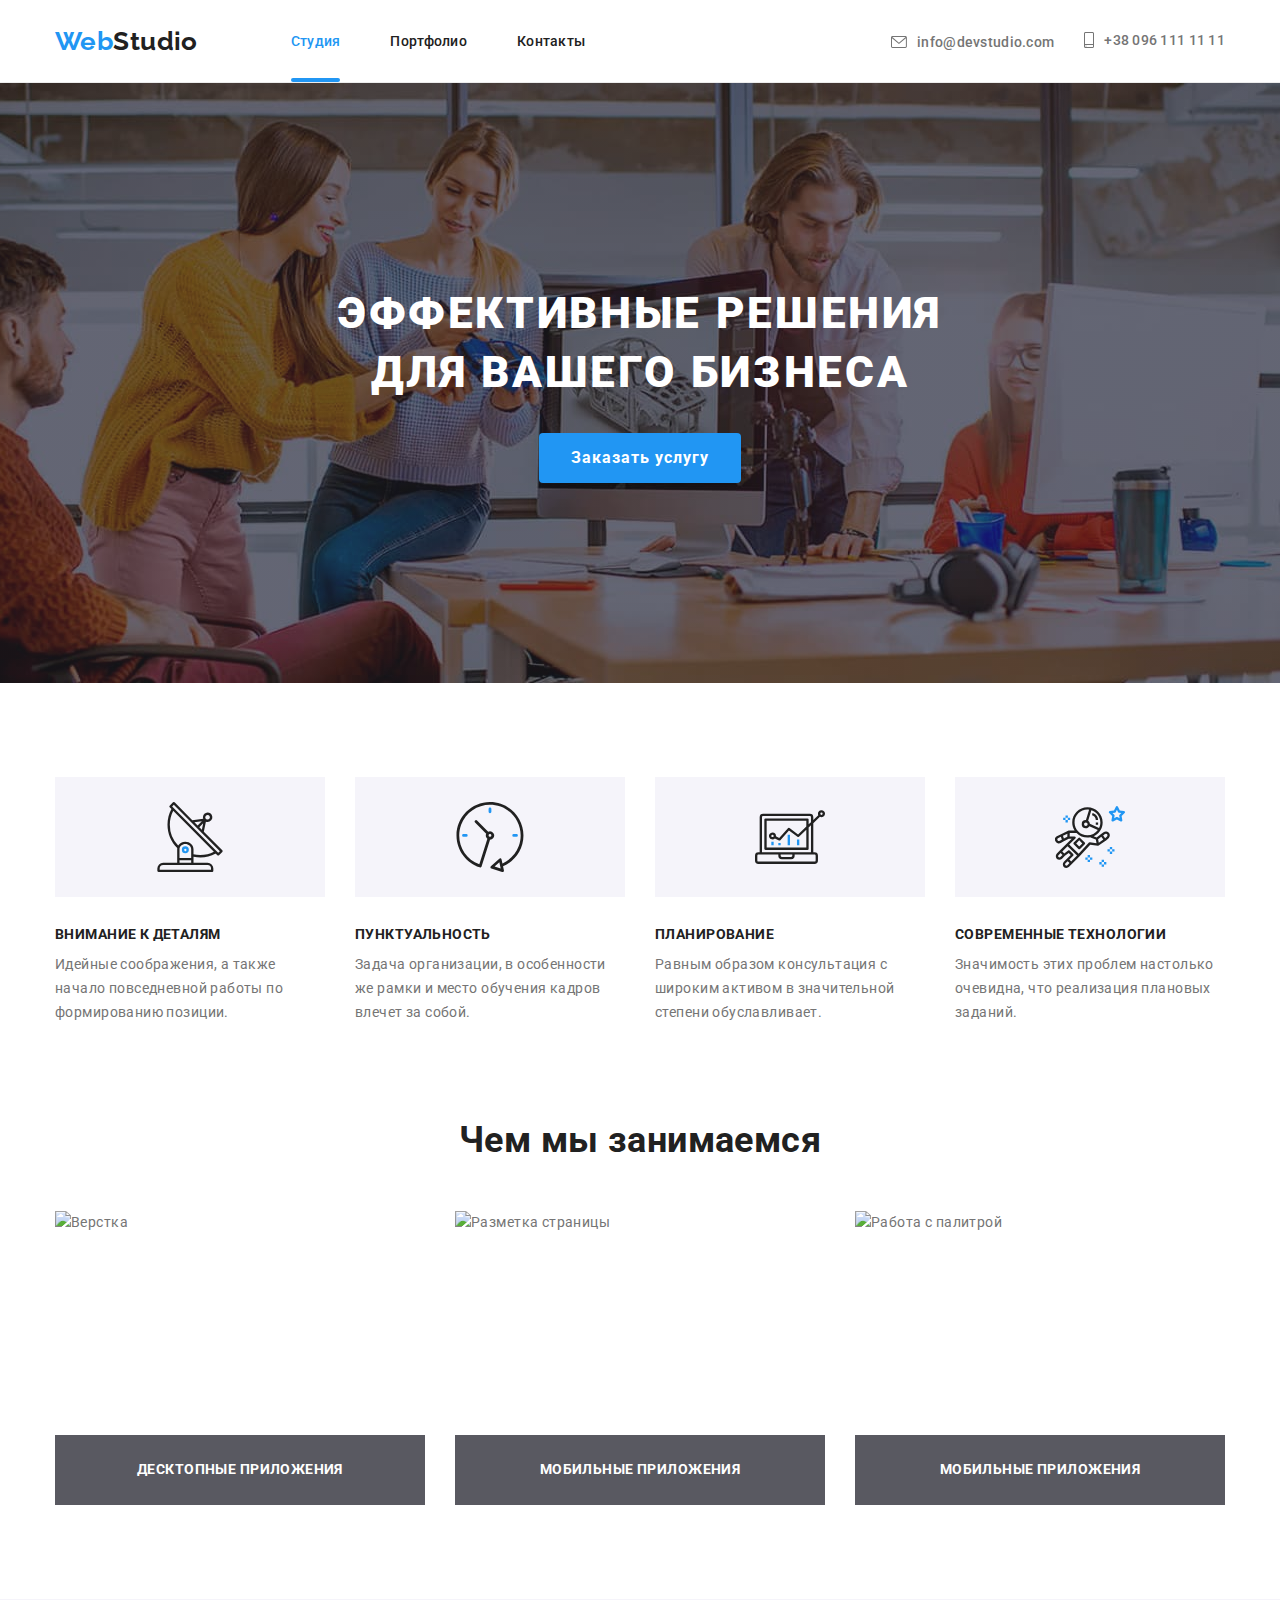
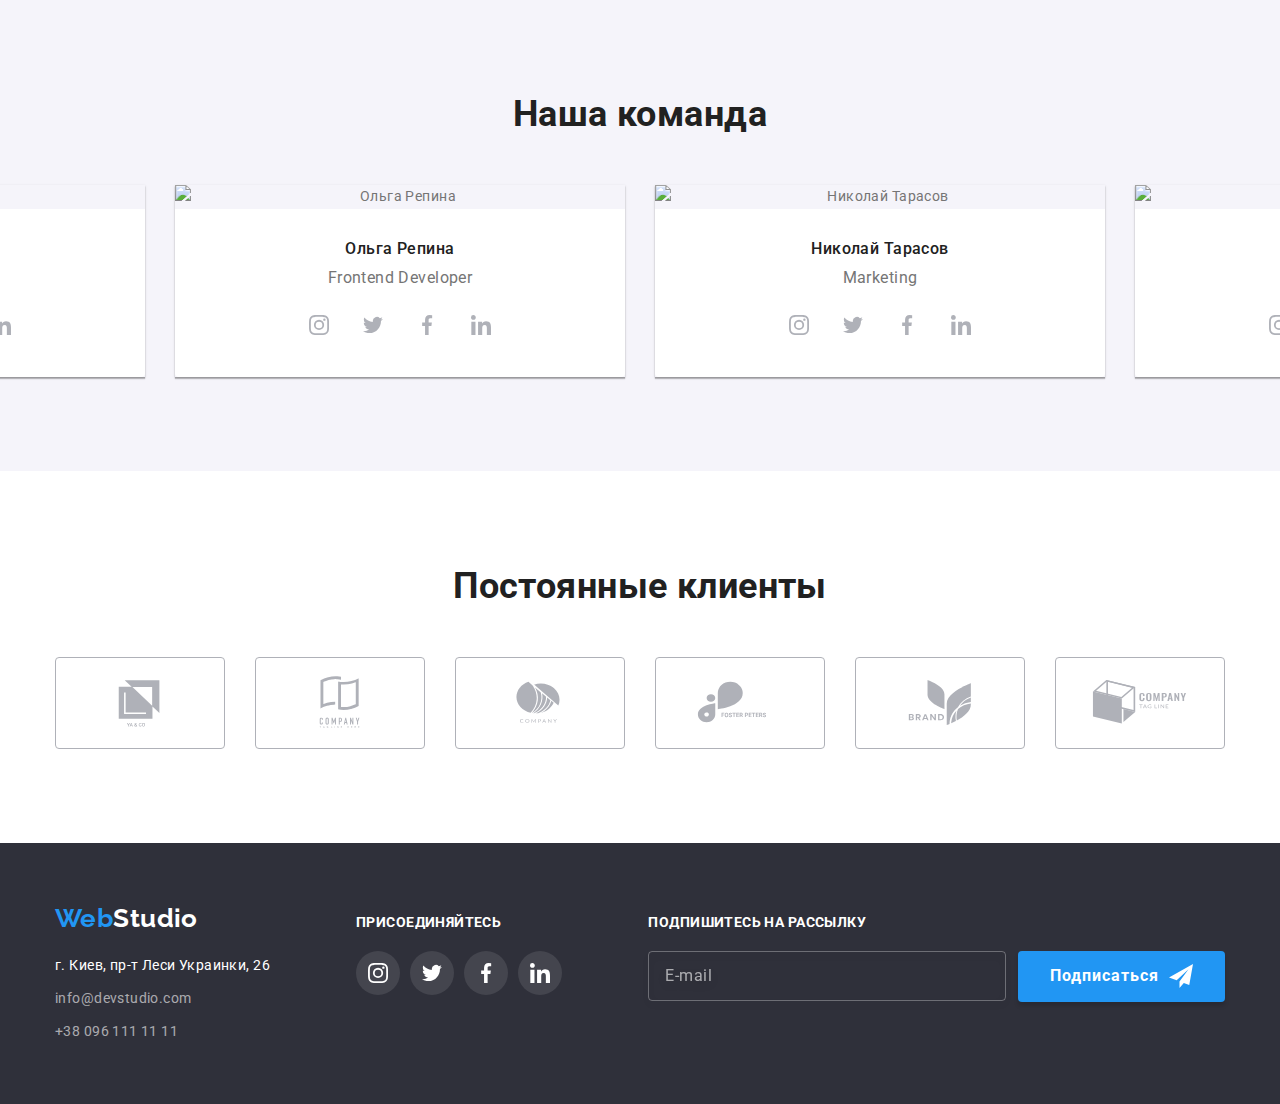
==== commit 48af0fab: "id" ====
--- a/index.html
+++ b/index.html
@@ -4,6 +4,7 @@
     <meta charset="UTF-8" />
     <meta http-equiv="X-UA-Compatible" content="IE=edge" />
     <meta name="viewport" content="width=device-width, initial-scale=1.0" />
+    <meta name="description" content="Веб студия. Автор: Кизим Ю.А." />
 
     <title>Студия</title>
     <link
@@ -46,7 +47,9 @@
               <li class="site-nav__item">
                 <a class="site-nav__link" href="./portfolio.html">Портфолио</a>
               </li>
-              <li class="site-nav__item"><a class="site-nav__link" href="">Контакты</a></li>
+              <li class="site-nav__item">
+                <a class="site-nav__link" href="#contacts">Контакты</a>
+              </li>
             </ul>
 
             <div>
@@ -588,7 +591,7 @@
       </section>
     </main>
 
-    <footer class="footer">
+    <footer id="contacts" class="footer">
       <div class="container footer__container">
         <div class="footer-thumb">
           <div class="footer__address">
--- a/css/main.min.css
+++ b/css/main.min.css
@@ -1,2 +1,2 @@
-h1,h2,h3,p,ul{margin:0;padding-left:0}.body{position:relative;font-family:roboto,sans-serif;font-size:14px;line-height:1.71;letter-spacing:0.03em;background-color:#fff;color:#757575}.body.modal .is-open{overflow:hidden}ul{list-style:none}.container{margin-left:auto;margin-right:auto;max-width:1200px;padding:0 15px}@media screen and (min-width: 480px){.container{max-width:480px}}@media screen and (min-width: 768px){.container{max-width:768px}}@media screen and (min-width: 1200px){.container{max-width:1200px}}.visually-hidden{position:absolute;width:1px;height:1px;margin:-1px;border:0;padding:0;white-space:nowrap;-webkit-clip-path:inset(100%);clip-path:inset(100%);clip:rect(0 0 0 0);overflow:hidden}.section-title{margin-bottom:30px;font-weight:700;font-size:28px;line-height:1.17;text-align:center;color:#212121}@media screen and (min-width: 1200px){.section-title{font-size:36px;margin-bottom:50px}}img{display:block;max-width:100%;height:auto}.hero,.feature-list__content,.work__desc,.social__links,.clients__list,.clients__links,.footer-form__button,.modal__button,.checkbox__label{display:-webkit-box;display:-ms-flexbox;display:flex;-webkit-box-align:center;-ms-flex-align:center;align-items:center}.headder{border-bottom:1px solid #ececec}.logo{display:block;padding-top:16px;padding-bottom:16px;font-family:raleway,sans-serif;font-weight:700;font-size:24px;line-height:1.17;text-decoration:none;color:#212121;-webkit-transition:color 250ms cubic-bezier(0.4, 0, 0.2, 1);transition:color 250ms cubic-bezier(0.4, 0, 0.2, 1)}.logo:hover,.logo:focus{color:#2196f3}.logo--accent{color:#2196f3}@media (min-width: 768px){.logo{padding-top:26px;padding-bottom:26px}}@media (min-width: 1200px){.logo{padding-top:25px;padding-bottom:24px}}@media (min-width: 1200px){.logo{font-size:26px;line-height:1.19}}.nav{display:-webkit-box;display:-ms-flexbox;display:flex;-webkit-box-align:center;-ms-flex-align:center;align-items:center;-webkit-box-pack:justify;-ms-flex-pack:justify;justify-content:space-between}.hero{-webkit-box-orient:vertical;-webkit-box-direction:normal;-ms-flex-direction:column;flex-direction:column;-webkit-box-pack:center;-ms-flex-pack:center;justify-content:center;margin-left:auto;margin-right:auto;text-align:center;background-image:-webkit-gradient(linear, left top, right top, from(rgba(47,48,58,0.4)), to(rgba(47,48,58,0.4))),url(../images/header_mobi.jpg);background-image:linear-gradient(to right, rgba(47,48,58,0.4), rgba(47,48,58,0.4)),url(../images/header_mobi.jpg);background-repeat:no-repeat;background-position:center;background-size:cover;background-color:rgba(47,48,58,0.4);max-width:1600px}@media (max-width: 1199px){.hero{height:400px}}@media (min-width: 1200px){.hero{height:600px}}@media (min-device-pixel-ratio: 2), (-webkit-min-device-pixel-ratio: 2), (min-resolution: 192dpi), (min-resolution: 2dppx){.hero{background-image:-webkit-gradient(linear, left top, right top, from(rgba(47,48,58,0.4)), to(rgba(47,48,58,0.4))),url(../images/header_mobi@2x.jpg);background-image:linear-gradient(to right, rgba(47,48,58,0.4), rgba(47,48,58,0.4)),url(../images/header_mobi@2x.jpg)}}@media (min-width: 481px){.hero{background-image:-webkit-gradient(linear, left top, right top, from(rgba(47,48,58,0.4)), to(rgba(47,48,58,0.4))),url(../images/header_tablet.jpg);background-image:linear-gradient(to right, rgba(47,48,58,0.4), rgba(47,48,58,0.4)),url(../images/header_tablet.jpg)}}@media (min-width: 481px) and (min-device-pixel-ratio: 2), (min-width: 481px) and (-webkit-min-device-pixel-ratio: 2), (min-width: 481px) and (min-resolution: 192dpi), (min-width: 481px) and (min-resolution: 2dppx){.hero{background-image:-webkit-gradient(linear, left top, right top, from(rgba(47,48,58,0.4)), to(rgba(47,48,58,0.4))),url(../images/header_tablet@2x.jpg);background-image:linear-gradient(to right, rgba(47,48,58,0.4), rgba(47,48,58,0.4)),url(../images/header_tablet@2x.jpg)}}@media (min-width: 769px){.hero{background-image:-webkit-gradient(linear, left top, right top, from(rgba(47,48,58,0.4)), to(rgba(47,48,58,0.4))),url(../images/header_desctop.jpg);background-image:linear-gradient(to right, rgba(47,48,58,0.4), rgba(47,48,58,0.4)),url(../images/header_desctop.jpg)}}@media (min-width: 769px) and (min-device-pixel-ratio: 2), (min-width: 769px) and (-webkit-min-device-pixel-ratio: 2), (min-width: 769px) and (min-resolution: 192dpi), (min-width: 769px) and (min-resolution: 2dppx){.hero{background-image:-webkit-gradient(linear, left top, right top, from(rgba(47,48,58,0.4)), to(rgba(47,48,58,0.4))),url(../images/header_desctop@2x.jpg);background-image:linear-gradient(to right, rgba(47,48,58,0.4), rgba(47,48,58,0.4)),url(../images/header_desctop@2x.jpg)}}.hero__title{margin-bottom:30px;font-weight:900;font-size:26px;line-height:1.62;letter-spacing:0.06em;text-transform:uppercase;color:#fff}@media (min-width: 1200px){.hero__title{font-size:44px;line-height:1.36}}.button{padding:10px 32px;border:none;border-radius:4px;cursor:pointer;font-weight:700;font-size:16px;line-height:1.88;letter-spacing:0.06em;background-color:#2196f3;-webkit-box-shadow:0px 4px 4px rgba(0,0,0,0.15);box-shadow:0px 4px 4px rgba(0,0,0,0.15);color:#fff;font-family:inherit;-webkit-transition:background-color 250ms cubic-bezier(0.4, 0, 0.2, 1);transition:background-color 250ms cubic-bezier(0.4, 0, 0.2, 1)}.button:hover,.button:focus{background-color:#188ce8}.benefits{padding-top:60px;padding-bottom:60px}@media (min-width: 1200px){.benefits{padding-top:94px;padding-bottom:94px}}@media (min-width: 768px) and (max-width: 1199px){.feature-list{display:-webkit-box;display:-ms-flexbox;display:flex;-ms-flex-wrap:wrap;flex-wrap:wrap;margin:-15px}}@media (min-width: 1200px){.feature-list{display:-webkit-box;display:-ms-flexbox;display:flex}}@media (max-width: 767px){.feature-list__item+.feature-list__item{margin-top:30px}}@media (min-width: 1200px){.feature-list__item+.feature-list__item{margin-left:30px}}.feature-list__item{width:100%}@media (min-width: 768px) and (max-width: 1199px){.feature-list__item{-ms-flex-preferred-size:calc((100% - 4 * 15px) / 2);flex-basis:calc((100% - 4 * 15px) / 2);margin:15px;width:354px}}@media (min-width: 1200px){.feature-list__item{width:270px}}.feature-list__content{-webkit-box-pack:center;-ms-flex-pack:center;justify-content:center;background-color:#f5f4fa;height:120px;margin-bottom:30px}.feature-list__title{font-weight:700;font-size:14px;line-height:1.14;text-transform:uppercase;margin-bottom:10px;color:#212121}@media (max-width: 767px){.feature-list__title{text-align:center}}@media (max-width: 480px){.feature-list__item+.feature-list__item{margin-top:30px}}@media (max-width: 1199px){.work{display:none}}.work__img{display:-webkit-box;display:-ms-flexbox;display:flex}.work__item+.work__item{margin-left:30px}.work{padding-bottom:94px}.section-title{font-weight:700;font-size:36px;line-height:1.17;margin-bottom:50px;text-align:center;margin-bottom:50px;color:#212121}.work__thumb{position:relative}.work__desc{-webkit-box-pack:center;-ms-flex-pack:center;justify-content:center;position:absolute;left:0;bottom:0;width:100%;height:70px;background-color:rgba(47,48,58,0.8);font-weight:700;line-height:1.14;text-transform:uppercase;color:#fff}.our-team{background-color:#f5f4fa;padding-top:60px;padding-bottom:60px}@media (min-width: 1200px){.our-team{padding-top:94px;padding-bottom:94px}}@media (min-width: 768px){.our-team__list{display:-webkit-box;display:-ms-flexbox;display:flex;-webkit-box-pack:center;-ms-flex-pack:center;justify-content:center}}@media (min-width: 768px) and (max-width: 1199px){.our-team__list{-ms-flex-wrap:wrap;flex-wrap:wrap;margin:-15px}}@media (min-width: 1200px){.our-team__item+.our-team__item{margin-left:30px}}.our-team__item{text-align:center;-webkit-box-shadow:0px 1px 3px rgba(0,0,0,0.12),0px 1px 1px rgba(0,0,0,0.14),0px 2px 1px rgba(0,0,0,0.2);box-shadow:0px 1px 3px rgba(0,0,0,0.12),0px 1px 1px rgba(0,0,0,0.14),0px 2px 1px rgba(0,0,0,0.2)}@media (max-width: 767px){.our-team__item+.our-team__item{margin-top:30px}}@media (min-width: 768px) and (max-width: 1199px){.our-team__item{-ms-flex-preferred-size:calc((100% - 4 * 15px) / 2);flex-basis:calc((100% - 4 * 15px) / 2);margin:15px;width:354px}}.our-team__desc{padding:30px 0;border-radius:0px 0px 4px 4px;background-color:#fff}.our-team__title{font-weight:500;font-size:16px;line-height:1.19;margin-bottom:10px;text-align:center;color:#212121}.our-team__position{font-size:16px;line-height:1.19;text-align:center;margin-bottom:16px}.socials{display:-webkit-box;display:-ms-flexbox;display:flex;text-align:center;-webkit-box-pack:center;-ms-flex-pack:center;justify-content:center;height:44px}.social__item:not(:last-child){margin-right:10px}.social__links{-webkit-box-pack:center;-ms-flex-pack:center;justify-content:center;border-radius:50%;width:44px;height:44px;fill:#afb1b8;-webkit-transition:fill 250ms cubic-bezier(0.4, 0, 0.2, 1),background-color 250ms cubic-bezier(0.4, 0, 0.2, 1);transition:fill 250ms cubic-bezier(0.4, 0, 0.2, 1),background-color 250ms cubic-bezier(0.4, 0, 0.2, 1)}.social__links:hover,.social__links:focus{fill:#fff;background-color:#2196f3}.clients{padding-top:60px;padding-bottom:60px}@media (min-width: 1200px){.clients{padding-top:94px;padding-bottom:94px}}.clients__list{-webkit-box-pack:center;-ms-flex-pack:center;justify-content:center}@media (max-width: 1199px){.clients__list{-ms-flex-wrap:wrap;flex-wrap:wrap;margin:-15px}}.clients__links{-webkit-box-pack:center;-ms-flex-pack:center;justify-content:center;height:92px;border:1px solid #afb1b8;border-radius:4px;fill:#afb1b8;-webkit-transition:fill 250ms cubic-bezier(0.4, 0, 0.2, 1),border 250ms cubic-bezier(0.4, 0, 0.2, 1);transition:fill 250ms cubic-bezier(0.4, 0, 0.2, 1),border 250ms cubic-bezier(0.4, 0, 0.2, 1)}.clients__links:hover,.clients__links:focus{border:1px solid #2196f3;fill:#2196f3}.clients__item{height:92px}@media (max-width: 767px){.clients__item{width:calc((100% - 4 * 15px) / 2);margin:15px;width:210px}}@media (min-width: 768px) and (max-width: 1199px){.clients__item{-ms-flex-preferred-size:calc((100% - 6 * 15px) / 3);flex-basis:calc((100% - 6 * 15px) / 3);margin:15px;width:226px}}@media (min-width: 1200px){.clients__item{width:170px}}@media (min-width: 1200px){.clients__item:not(:last-child){margin-right:30px}}.footer{padding-top:60px;padding-bottom:60px;background-color:#2f303a}@media (max-width: 1199px){.footer{text-align:center}}@media (max-width: 1199px){.footer-thumb{margin-bottom:60px}}@media (min-width: 768px) and (max-width: 1199px){.footer-thumb{display:-webkit-box;display:-ms-flexbox;display:flex;-ms-flex-pack:distribute;justify-content:space-around;-webkit-box-align:baseline;-ms-flex-align:baseline;align-items:baseline}}@media (min-width: 1200px){.footer-thumb{display:-webkit-box;display:-ms-flexbox;display:flex;-webkit-box-align:baseline;-ms-flex-align:baseline;align-items:baseline;margin-right:auto}}@media (min-width: 1200px){.footer__container{display:-webkit-box;display:-ms-flexbox;display:flex;-webkit-box-align:baseline;-ms-flex-align:baseline;align-items:baseline}}.footer__logo{display:block;padding:0;margin-bottom:20px;color:#fff;-webkit-transition:color 250ms cubic-bezier(0.4, 0, 0.2, 1);transition:color 250ms cubic-bezier(0.4, 0, 0.2, 1)}.footer__logo:hover,.footer__logo:focus{color:#2196f3}@media (max-width: 767px){.footer__address{margin-bottom:60px}}@media (min-width: 1200px){.footer__address{margin-right:70px;width:231px}}.address{font-style:normal}.address__title{margin-bottom:8px;color:#fff}@media (min-width: 1200px){.address__title{margin-bottom:9px}}.address__link{display:inline-block;text-decoration:none;color:rgba(255,255,255,0.6);-webkit-transition:color 250ms cubic-bezier(0.4, 0, 0.2, 1);transition:color 250ms cubic-bezier(0.4, 0, 0.2, 1)}.address__link:hover,.address__link:focus{color:#2196f3}.address__item:not(:last-child){margin-bottom:8px}@media (min-width: 1200px){.address__item:not(:last-child){margin-bottom:9px}}@media (min-width: 1200px){.join{width:206px}}.footer__title{display:block;margin-bottom:20px;color:#fff;font-weight:700;font-size:14px;line-height:1.14;text-transform:uppercase}.join__item{border-radius:50%;background-color:rgba(255,255,255,0.1)}.join__icon{fill:#fff}.footer-form{display:-webkit-box;display:-ms-flexbox;display:flex}@media (max-width: 1199px){.footer-form{-webkit-box-orient:vertical;-webkit-box-direction:normal;-ms-flex-direction:column;flex-direction:column;-webkit-box-align:center;-ms-flex-align:center;align-items:center;-webkit-box-pack:center;-ms-flex-pack:center;justify-content:center;text-align:center}}.footer-form__mail{padding:15px 16px;margin-right:12px;width:100%;height:50px;border:1px solid rgba(255,255,255,0.3);background-color:transparent;outline:transparent;-webkit-filter:drop-shadow(0px 4px 4px rgba(0,0,0,0.15));filter:drop-shadow(0px 4px 4px rgba(0,0,0,0.15));border-radius:4px;-webkit-transition:border 250ms cubic-bezier(0.4, 0, 0.2, 1);transition:border 250ms cubic-bezier(0.4, 0, 0.2, 1)}.footer-form__mail::-webkit-input-placeholder{font-size:16px;line-height:1.25;letter-spacing:0.03em;color:rgba(255,255,255,0.6)}.footer-form__mail:-ms-input-placeholder{font-size:16px;line-height:1.25;letter-spacing:0.03em;color:rgba(255,255,255,0.6)}.footer-form__mail::-ms-input-placeholder{font-size:16px;line-height:1.25;letter-spacing:0.03em;color:rgba(255,255,255,0.6)}.footer-form__mail::placeholder{font-size:16px;line-height:1.25;letter-spacing:0.03em;color:rgba(255,255,255,0.6)}.footer-form__mail:hover,.footer-form__mail:focus{border:1px solid #2196f3}@media (max-width: 1199px){.footer-form__mail{margin-bottom:20px}}@media (min-width: 768px){.footer-form__mail{width:450px}}@media (min-width: 768px){.footer-form__mail{width:358px}}.footer-form__button{-webkit-box-pack:center;-ms-flex-pack:center;justify-content:center}.footer-form__icon{margin-left:10px}.button-mobil{display:-webkit-inline-box;display:-ms-inline-flexbox;display:inline-flex;margin:0;padding:0;border:none;background-color:transparent;z-index:20}.button-mobil:hover .icon-menu,.button-mobil:focus .icon-menu{fill:#2196f3}.button-mobil:hover .icon-close,.button-mobil:focus .icon-close{fill:#2196f3}.button-mobil.is-open .icon-close{display:block}.button-mobil.is-open .icon-menu{display:none}@media (min-width: 768px){.button-mobil{display:none}}.icon-close{display:none}.menu-mobil{background:#fff;font-size:20px;z-index:10}@media screen and (max-width: 767px){.menu-mobil{position:absolute;display:-webkit-box;display:-ms-flexbox;display:flex;-webkit-box-orient:vertical;-webkit-box-direction:normal;-ms-flex-direction:column;flex-direction:column;-webkit-box-pack:justify;-ms-flex-pack:justify;justify-content:space-between;-webkit-box-shadow:0px 4px 8px rgba(0,0,0,0.04),0px 2px 4px rgba(0,0,0,0.08),0px 1px 3px rgba(0,0,0,0.16);box-shadow:0px 4px 8px rgba(0,0,0,0.04),0px 2px 4px rgba(0,0,0,0.08),0px 1px 3px rgba(0,0,0,0.16);top:0;left:0;width:100%;height:100%;padding:48px 40px;opacity:0;visibility:hidden;pointer-events:none;-webkit-transition:opacity 250ms cubic-bezier(0.4, 0, 0.2, 1),visibility 250ms cubic-bezier(0.4, 0, 0.2, 1);transition:opacity 250ms cubic-bezier(0.4, 0, 0.2, 1),visibility 250ms cubic-bezier(0.4, 0, 0.2, 1)}.menu-mobil.is-open{opacity:1;visibility:visible;pointer-events:initial}}@media (min-width: 768px){.menu-mobil{display:-webkit-box;display:-ms-flexbox;display:flex;-webkit-box-pack:justify;-ms-flex-pack:justify;justify-content:space-between;-webkit-box-flex:1;-ms-flex-positive:1;flex-grow:1;margin-left:88px}}@media (min-width: 1200px){.menu-mobil{margin-left:93px}}@media (min-width: 768px){.site-nav{display:-webkit-box;display:-ms-flexbox;display:flex;-webkit-box-align:center;-ms-flex-align:center;align-items:center;-webkit-box-pack:center;-ms-flex-pack:center;justify-content:center}}@media (max-width: 767px){.site-nav__item{margin-bottom:32px}}@media (min-width: 768px){.site-nav__item{position:relative}}@media (min-width: 768px){.site-nav__item+.site-nav__item{margin-left:50px}}.site-nav__link{display:block;font-weight:500;line-height:1.17;letter-spacing:0.02em;text-decoration:none;color:#212121;-webkit-transition:color 250ms cubic-bezier(0.4, 0, 0.2, 1);transition:color 250ms cubic-bezier(0.4, 0, 0.2, 1)}.site-nav__link:hover,.site-nav__link:focus{color:#2196f3}@media screen and (max-width: 767px){.site-nav__link{font-size:40px}}@media (min-width: 768px){.site-nav__link{font-size:14px;padding:32px 0}}.site-nav__link--activ{color:#2196f3}@media (min-width: 768px){.site-nav__link--activ::after{position:absolute;content:'';height:4px;width:100%;left:0;bottom:-1px;border-radius:2px;background-color:#2196f3}}@media (max-width: 767px){.contact__item:not(:first-child){margin-bottom:32px}}@media (min-width: 768px) and (max-width: 1199px){.contact__item:not(:last-child){margin-bottom:10px}}.contact__link{display:block;font-weight:500;line-height:1.17;letter-spacing:0.02em;text-decoration:none;color:#757575;-webkit-transition:color 250ms cubic-bezier(0.4, 0, 0.2, 1);transition:color 250ms cubic-bezier(0.4, 0, 0.2, 1)}.contact__link:hover,.contact__link:focus{color:#2196f3}@media (max-width: 767px){.contact__link{font-size:24px}}@media (min-width: 768px){.contact__link{display:-webkit-box;display:-ms-flexbox;display:flex;font-size:12px;-webkit-box-align:center;-ms-flex-align:center;align-items:center;-webkit-box-pack:center;-ms-flex-pack:center;justify-content:center}}@media (min-width: 1200px){.contact__link{font-size:14px}}@media (max-width: 767px){.contact__link:hover,.contact__link:focus{font-size:34px}}.contact__icon{margin-right:10px;fill:currentColor}@media (max-width: 767px){.contact__icon{display:none}}.contact{display:-webkit-box;display:-ms-flexbox;display:flex}@media (max-width: 1199px){.contact{-webkit-box-orient:vertical;-webkit-box-direction:normal;-ms-flex-direction:column;flex-direction:column}}@media (min-width: 768px) and (max-width: 1199px){.contact{-webkit-box-pack:center;-ms-flex-pack:center;justify-content:center;-webkit-box-align:start;-ms-flex-align:start;align-items:flex-start;margin-left:84px}}@media (max-width: 767px){.contact__item--numb{-webkit-box-ordinal-group:2;-ms-flex-order:1;order:1}.contact__item--mail{-webkit-box-ordinal-group:3;-ms-flex-order:2;order:2}}@media (min-width: 768px){.contact__link--margin-top{padding-top:20px}.contact__link--margin-bottom{padding-bottom:20px}}.menu-mobil__socials{display:-webkit-box;display:-ms-flexbox;display:flex;-ms-flex-wrap:wrap;flex-wrap:wrap;margin-top:64px}@media (min-width: 768px){.menu-mobil__socials{display:none}}.menu-mobil__link{color:#2196f3;text-decoration:none;font-weight:500;font-size:18px;line-height:1.22;letter-spacing:0.02em}.menu-mobil__item:not(:last-child){border-right:1px solid rgba(33,33,33,0.2);padding-right:10px}.menu-mobil__item:not(:first-child){padding-left:10px}.contact__icon{margin-right:8px;fill:currentColor}@media (min-width: 1200px){.contact__icon{margin-right:10px}}@media (min-width: 1200px){.contact__item+.contact__item{margin-left:30px}}.contact__link{font-weight:500;line-height:1.17;letter-spacing:0.02em;text-decoration:none;color:#757575;-webkit-transition:color 250ms cubic-bezier(0.4, 0, 0.2, 1);transition:color 250ms cubic-bezier(0.4, 0, 0.2, 1)}.contact__link:hover,.contact__link:focus{color:#2196f3}@media (min-width: 1200px){.contact__link{padding:32px 0}}.contact__icon{margin-right:10px;fill:currentColor}.backdrop{position:fixed;top:0;left:0;width:100%;height:100%;background-color:rgba(0,0,0,0.2);opacity:1;-webkit-transition:opacity 250ms cubic-bezier(0.4, 0, 0.2, 1),visibility 250ms cubic-bezier(0.4, 0, 0.2, 1);transition:opacity 250ms cubic-bezier(0.4, 0, 0.2, 1),visibility 250ms cubic-bezier(0.4, 0, 0.2, 1);overflow-y:scroll;z-index:40}.backdrop.is-hidden{visibility:hidden;opacity:0;pointer-events:none}.backdrop.is-hidden .modal{-webkit-transform:translate(-50%, -50%) scale(0);transform:translate(-50%, -50%) scale(0)}.modal{top:50%;left:50%;-webkit-transform:translate(-50%, -50%) scale(1);transform:translate(-50%, -50%) scale(1);-webkit-transition:-webkit-transform 250ms cubic-bezier(0.4, 0, 0.2, 1);transition:-webkit-transform 250ms cubic-bezier(0.4, 0, 0.2, 1);transition:transform 250ms cubic-bezier(0.4, 0, 0.2, 1);transition:transform 250ms cubic-bezier(0.4, 0, 0.2, 1), -webkit-transform 250ms cubic-bezier(0.4, 0, 0.2, 1);padding:40px;background-color:#fff;-webkit-box-shadow:0px 1px 3px rgba(0,0,0,0.12),0px 1px 1px rgba(0,0,0,0.14),0px 2px 1px rgba(0,0,0,0.2);box-shadow:0px 1px 3px rgba(0,0,0,0.12),0px 1px 1px rgba(0,0,0,0.14),0px 2px 1px rgba(0,0,0,0.2);border-radius:4px;opacity:1;z-index:100}@media (max-width: 767px){.modal{position:relative;margin-top:93px;max-width:450px}}@media (min-width: 768px){.modal{position:absolute;width:450px}}@media (min-width: 1200px){.modal{width:528px}}.modal__button{-webkit-box-pack:center;-ms-flex-pack:center;justify-content:center;position:absolute;padding:0;top:8px;right:8px;width:30px;height:30px;border:1px solid rgba(0,0,0,0.1);border-radius:50%;background-color:#fff;cursor:pointer;fill:#000;-webkit-transition:fill 250ms cubic-bezier(0.4, 0, 0.2, 1);transition:fill 250ms cubic-bezier(0.4, 0, 0.2, 1)}.modal__button:hover,.modal__button:focus{fill:#2196f3}.form__title{display:block;margin-bottom:12px;color:#212121;font-weight:700;font-size:20px;line-height:1.5;text-align:center;letter-spacing:0.03em}.form{text-align:center}.form__field{display:-webkit-box;display:-ms-flexbox;display:flex;-webkit-box-orient:vertical;-webkit-box-direction:normal;-ms-flex-direction:column;flex-direction:column;margin-bottom:10px}.form__input{padding:12px 15px 12px 42px;width:100%;height:40px;border:1px solid rgba(33,33,33,0.2);border-radius:4px;cursor:pointer;outline:transparent;-webkit-transition:border 250ms cubic-bezier(0.4, 0, 0.2, 1),outline-color 250ms cubic-bezier(0.4, 0, 0.2, 1),fill 250ms cubic-bezier(0.4, 0, 0.2, 1);transition:border 250ms cubic-bezier(0.4, 0, 0.2, 1),outline-color 250ms cubic-bezier(0.4, 0, 0.2, 1),fill 250ms cubic-bezier(0.4, 0, 0.2, 1)}.form__input:hover,.form__input:focus{border:1px solid #2196f3;outline-color:#2196f3}.form__input:focus-within>.form__icon{fill:#2196f3}.form__input:hover ~ .form__icon,.form__input:focus ~ .form__icon{fill:#2196f3}.form__text{text-align:left;margin-bottom:4px;font-size:12px;line-height:1.17;letter-spacing:0.01em;color:#757575}.form__thumb{position:relative}.form__icon{position:absolute;top:50%;left:12px;-webkit-transform:translateY(-50%);transform:translateY(-50%);cursor:pointer;fill:#212121;-webkit-transition:fill 250ms cubic-bezier(0.4, 0, 0.2, 1);transition:fill 250ms cubic-bezier(0.4, 0, 0.2, 1)}.form__field--comment{margin-bottom:20px}.form__textarea{padding:12px 16px;border:1px solid rgba(33,33,33,0.2);border-radius:4px;resize:none;width:100%;height:120px;cursor:pointer;-webkit-transition:border 250ms cubic-bezier(0.4, 0, 0.2, 1),outline-color 250ms cubic-bezier(0.4, 0, 0.2, 1);transition:border 250ms cubic-bezier(0.4, 0, 0.2, 1),outline-color 250ms cubic-bezier(0.4, 0, 0.2, 1)}.form__textarea::-webkit-input-placeholder{font-size:12px;line-height:1.17;letter-spacing:0.01em;color:rgba(117,117,117,0.5)}.form__textarea:-ms-input-placeholder{font-size:12px;line-height:1.17;letter-spacing:0.01em;color:rgba(117,117,117,0.5)}.form__textarea::-ms-input-placeholder{font-size:12px;line-height:1.17;letter-spacing:0.01em;color:rgba(117,117,117,0.5)}.form__textarea::placeholder{font-size:12px;line-height:1.17;letter-spacing:0.01em;color:rgba(117,117,117,0.5)}.form__textarea:hover,.form__textarea:focus{border:1px solid #2196f3;outline-color:#2196f3}.checkbox{margin-bottom:31px}@media (min-width: 1200px){.checkbox{margin-bottom:30px}}.checkbox__icon{margin-right:4px;width:16px;height:15px;border:2px solid #212121;border-radius:2px}.checkbox__input:checked+.checkbox__icon{background-color:#2196f3;border-color:#2196f3;background-origin:border-box}.checkbox__input:focus+.checkbox__icon,.checkbox__input:hover+.checkbox__icon{border-color:#2196f3}.checkbox__label{-webkit-box-pack:center;-ms-flex-pack:center;justify-content:center;font-size:12px;line-height:1.17;letter-spacing:0.03em;color:#757575;cursor:pointer}@media (min-width: 1200px){.checkbox__label{font-size:14px}}.checkbox__input{-webkit-appearance:none;-moz-appearance:none;appearance:none;position:absolute}.checkbox__conditions{color:#2196f3;-webkit-text-decoration-line:underline;text-decoration-line:underline}.checkbox__button{padding:10px 55px 10px 56px}.portfolio-nav{padding:60px 0;padding-bottom:60px}@media (min-width: 1200px){.portfolio-nav{padding:94px 0}}.filter__list{display:-webkit-box;display:-ms-flexbox;display:flex;-webkit-column-gap:8px;column-gap:8px}@media (max-width: 767px){.filter__list{-ms-flex-wrap:wrap;flex-wrap:wrap;row-gap:15px;margin-bottom:40px}}@media (min-width: 768px){.filter__list{-webkit-box-pack:center;-ms-flex-pack:center;justify-content:center;margin-bottom:30px}}@media (min-width: 1200px){.filter__list{margin-bottom:50px}}.filter__button{border:none;border-radius:4px;font-family:inherit;font-weight:500;font-size:16px;line-height:1.63;cursor:pointer;text-align:center;padding:6px 22px;display:block;background-color:#f5f4fa;color:#212121;-webkit-transition:background-color 250ms cubic-bezier(0.4, 0, 0.2, 1),color 250ms cubic-bezier(0.4, 0, 0.2, 1),-webkit-box-shadow 250ms cubic-bezier(0.4, 0, 0.2, 1);transition:background-color 250ms cubic-bezier(0.4, 0, 0.2, 1),color 250ms cubic-bezier(0.4, 0, 0.2, 1),-webkit-box-shadow 250ms cubic-bezier(0.4, 0, 0.2, 1);transition:background-color 250ms cubic-bezier(0.4, 0, 0.2, 1),color 250ms cubic-bezier(0.4, 0, 0.2, 1),box-shadow 250ms cubic-bezier(0.4, 0, 0.2, 1);transition:background-color 250ms cubic-bezier(0.4, 0, 0.2, 1),color 250ms cubic-bezier(0.4, 0, 0.2, 1),box-shadow 250ms cubic-bezier(0.4, 0, 0.2, 1),-webkit-box-shadow 250ms cubic-bezier(0.4, 0, 0.2, 1)}.filter__button:hover,.filter__button:focus{background-color:#2196f3;color:#fff;-webkit-box-shadow:0px 3px 1px rgba(0,0,0,0.1),0px 1px 2px rgba(0,0,0,0.08),0px 2px 2px rgba(0,0,0,0.12);box-shadow:0px 3px 1px rgba(0,0,0,0.1),0px 1px 2px rgba(0,0,0,0.08),0px 2px 2px rgba(0,0,0,0.12)}@media (min-width: 768px){.project__list{display:-webkit-box;display:-ms-flexbox;display:flex;-ms-flex-wrap:wrap;flex-wrap:wrap;margin:-15px}}@media (min-width: 768px){.project__item{-ms-flex-preferred-size:calc((100% - 4 * 15px) / 2);flex-basis:calc((100% - 4 * 15px) / 2);margin:15px}}@media (min-width: 1200px){.project__item{-ms-flex-preferred-size:calc((100% - 6 * 15px) / 3);flex-basis:calc((100% - 6 * 15px) / 3)}}@media (max-width: 767px){.project__item+.project__item{margin-top:30px}}.project__link{display:block;text-decoration:none;-webkit-transition:-webkit-box-shadow 250ms cubic-bezier(0.4, 0, 0.2, 1);transition:-webkit-box-shadow 250ms cubic-bezier(0.4, 0, 0.2, 1);transition:box-shadow 250ms cubic-bezier(0.4, 0, 0.2, 1);transition:box-shadow 250ms cubic-bezier(0.4, 0, 0.2, 1), -webkit-box-shadow 250ms cubic-bezier(0.4, 0, 0.2, 1)}.project__link:hover,.project__link:focus{-webkit-box-shadow:0px 1px 1px rgba(0,0,0,0.12),0px 4px 4px rgba(0,0,0,0.06),1px 4px 6px rgba(0,0,0,0.16);box-shadow:0px 1px 1px rgba(0,0,0,0.12),0px 4px 4px rgba(0,0,0,0.06),1px 4px 6px rgba(0,0,0,0.16)}@media (min-width: 768px){.project__link{display:-webkit-box;display:-ms-flexbox;display:flex;-webkit-box-orient:vertical;-webkit-box-direction:normal;-ms-flex-direction:column;flex-direction:column;height:100%}}.project__title{font-size:18px;line-height:2;letter-spacing:0.06em;font-weight:700;margin-bottom:4px;color:#212121}.project__subtitle{font-size:16px;line-height:1.88;color:#757575}.project__card{padding:22px 24px;border-left:1px solid #eee;border-right:1px solid #eee;border-bottom:1px solid #eee}@media (min-width: 768px){.project__card{-webkit-box-flex:1;-ms-flex-positive:1;flex-grow:1}}.project__thumb{position:relative;overflow:hidden}.project__dropdown{position:absolute;display:-webkit-box;display:-ms-flexbox;display:flex;-webkit-box-pack:center;-ms-flex-pack:center;justify-content:center;padding:77px 24px;top:0;left:0;width:100%;height:100%;background-color:rgba(33,150,243,0.9);font-size:18px;line-height:1.56;color:#fff;-webkit-transform:translateY(101%);transform:translateY(101%);-webkit-transition:-webkit-transform 250ms cubic-bezier(0.4, 0, 0.2, 1);transition:-webkit-transform 250ms cubic-bezier(0.4, 0, 0.2, 1);transition:transform 250ms cubic-bezier(0.4, 0, 0.2, 1);transition:transform 250ms cubic-bezier(0.4, 0, 0.2, 1), -webkit-transform 250ms cubic-bezier(0.4, 0, 0.2, 1)}@media (max-width: 767px){.project__dropdown{overflow-y:scroll}}@media (min-width: 768px){.project__dropdown{-webkit-box-align:center;-ms-flex-align:center;align-items:center;padding:49px 24px}}@media (min-width: 1200px){.project__dropdown{padding:63px 24px}}.project__link:hover .project__dropdown,.project__link:focus .project__dropdown{-webkit-transform:translateY(0);transform:translateY(0)}
+h1,h2,h3,p,ul{margin:0;padding-left:0}.body{position:relative;font-family:roboto,sans-serif;font-size:14px;line-height:1.71;letter-spacing:0.03em;background-color:#fff;color:#757575}.body.modal .is-open{overflow:hidden}ul{list-style:none}.container{margin-left:auto;margin-right:auto;max-width:1200px;padding:0 15px}@media screen and (min-width: 480px){.container{max-width:480px}}@media screen and (min-width: 768px){.container{max-width:768px}}@media screen and (min-width: 1200px){.container{max-width:1200px}}.visually-hidden{position:absolute;width:1px;height:1px;margin:-1px;border:0;padding:0;white-space:nowrap;-webkit-clip-path:inset(100%);clip-path:inset(100%);clip:rect(0 0 0 0);overflow:hidden}.section-title{margin-bottom:30px;font-weight:700;font-size:28px;line-height:1.17;text-align:center;color:#212121}@media screen and (min-width: 1200px){.section-title{font-size:36px;margin-bottom:50px}}img{display:block;max-width:100%;height:auto}.hero,.feature-list__content,.work__desc,.social__links,.clients__list,.clients__links,.footer-form__button,.modal__button,.checkbox__label{display:-webkit-box;display:-ms-flexbox;display:flex;-webkit-box-align:center;-ms-flex-align:center;align-items:center}.headder{border-bottom:1px solid #ececec}.logo{display:block;padding-top:16px;padding-bottom:16px;font-family:raleway,sans-serif;font-weight:700;font-size:24px;line-height:1.17;text-decoration:none;color:#212121;-webkit-transition:color 250ms cubic-bezier(0.4, 0, 0.2, 1);transition:color 250ms cubic-bezier(0.4, 0, 0.2, 1)}.logo:hover,.logo:focus{color:#2196f3}.logo--accent{color:#2196f3}@media (min-width: 768px){.logo{padding-top:26px;padding-bottom:26px}}@media (min-width: 1200px){.logo{padding-top:25px;padding-bottom:24px}}@media (min-width: 1200px){.logo{font-size:26px;line-height:1.19}}.nav{display:-webkit-box;display:-ms-flexbox;display:flex;-webkit-box-align:center;-ms-flex-align:center;align-items:center;-webkit-box-pack:justify;-ms-flex-pack:justify;justify-content:space-between}.hero{-webkit-box-orient:vertical;-webkit-box-direction:normal;-ms-flex-direction:column;flex-direction:column;-webkit-box-pack:center;-ms-flex-pack:center;justify-content:center;margin-left:auto;margin-right:auto;text-align:center;background-image:-webkit-gradient(linear, left top, right top, from(rgba(47,48,58,0.4)), to(rgba(47,48,58,0.4))),url(../images/header_mobi.jpg);background-image:linear-gradient(to right, rgba(47,48,58,0.4), rgba(47,48,58,0.4)),url(../images/header_mobi.jpg);background-repeat:no-repeat;background-position:center;background-size:cover;background-color:rgba(47,48,58,0.4);max-width:1600px}@media (max-width: 1199px){.hero{height:400px}}@media (min-width: 1200px){.hero{height:600px}}@media (min-device-pixel-ratio: 2), (-webkit-min-device-pixel-ratio: 2), (min-resolution: 192dpi), (min-resolution: 2dppx){.hero{background-image:-webkit-gradient(linear, left top, right top, from(rgba(47,48,58,0.4)), to(rgba(47,48,58,0.4))),url(../images/header_mobi@2x.jpg);background-image:linear-gradient(to right, rgba(47,48,58,0.4), rgba(47,48,58,0.4)),url(../images/header_mobi@2x.jpg)}}@media (min-width: 481px){.hero{background-image:-webkit-gradient(linear, left top, right top, from(rgba(47,48,58,0.4)), to(rgba(47,48,58,0.4))),url(../images/header_tablet.jpg);background-image:linear-gradient(to right, rgba(47,48,58,0.4), rgba(47,48,58,0.4)),url(../images/header_tablet.jpg)}}@media (min-width: 481px) and (min-device-pixel-ratio: 2), (min-width: 481px) and (-webkit-min-device-pixel-ratio: 2), (min-width: 481px) and (min-resolution: 192dpi), (min-width: 481px) and (min-resolution: 2dppx){.hero{background-image:-webkit-gradient(linear, left top, right top, from(rgba(47,48,58,0.4)), to(rgba(47,48,58,0.4))),url(../images/header_tablet@2x.jpg);background-image:linear-gradient(to right, rgba(47,48,58,0.4), rgba(47,48,58,0.4)),url(../images/header_tablet@2x.jpg)}}@media (min-width: 769px){.hero{background-image:-webkit-gradient(linear, left top, right top, from(rgba(47,48,58,0.4)), to(rgba(47,48,58,0.4))),url(../images/header_desctop.jpg);background-image:linear-gradient(to right, rgba(47,48,58,0.4), rgba(47,48,58,0.4)),url(../images/header_desctop.jpg)}}@media (min-width: 769px) and (min-device-pixel-ratio: 2), (min-width: 769px) and (-webkit-min-device-pixel-ratio: 2), (min-width: 769px) and (min-resolution: 192dpi), (min-width: 769px) and (min-resolution: 2dppx){.hero{background-image:-webkit-gradient(linear, left top, right top, from(rgba(47,48,58,0.4)), to(rgba(47,48,58,0.4))),url(../images/header_desctop@2x.jpg);background-image:linear-gradient(to right, rgba(47,48,58,0.4), rgba(47,48,58,0.4)),url(../images/header_desctop@2x.jpg)}}.hero__title{margin-bottom:30px;font-weight:900;font-size:26px;line-height:1.62;letter-spacing:0.06em;text-transform:uppercase;color:#fff}@media (min-width: 1200px){.hero__title{font-size:44px;line-height:1.36}}.button{padding:10px 32px;border:none;border-radius:4px;cursor:pointer;font-weight:700;font-size:16px;line-height:1.88;letter-spacing:0.06em;background-color:#2196f3;-webkit-box-shadow:0px 4px 4px rgba(0,0,0,0.15);box-shadow:0px 4px 4px rgba(0,0,0,0.15);color:#fff;font-family:inherit;-webkit-transition:background-color 250ms cubic-bezier(0.4, 0, 0.2, 1);transition:background-color 250ms cubic-bezier(0.4, 0, 0.2, 1)}.button:hover,.button:focus{background-color:#188ce8}.benefits{padding-top:60px;padding-bottom:60px}@media (min-width: 1200px){.benefits{padding-top:94px;padding-bottom:94px}}@media (min-width: 768px) and (max-width: 1199px){.feature-list{display:-webkit-box;display:-ms-flexbox;display:flex;-ms-flex-wrap:wrap;flex-wrap:wrap;margin:-15px}}@media (min-width: 1200px){.feature-list{display:-webkit-box;display:-ms-flexbox;display:flex}}@media (max-width: 767px){.feature-list__item+.feature-list__item{margin-top:30px}}@media (min-width: 1200px){.feature-list__item+.feature-list__item{margin-left:30px}}.feature-list__item{width:100%}@media (min-width: 768px) and (max-width: 1199px){.feature-list__item{-ms-flex-preferred-size:calc((100% - 4 * 15px) / 2);flex-basis:calc((100% - 4 * 15px) / 2);margin:15px;width:354px}}@media (min-width: 1200px){.feature-list__item{width:270px}}.feature-list__content{-webkit-box-pack:center;-ms-flex-pack:center;justify-content:center;background-color:#f5f4fa;height:120px;margin-bottom:30px}.feature-list__title{font-weight:700;font-size:14px;line-height:1.14;text-transform:uppercase;margin-bottom:10px;color:#212121}@media (max-width: 767px){.feature-list__title{text-align:center}}@media (max-width: 480px){.feature-list__item+.feature-list__item{margin-top:30px}}@media (max-width: 1199px){.work{display:none}}.work__img{display:-webkit-box;display:-ms-flexbox;display:flex}.work__item+.work__item{margin-left:30px}.work{padding-bottom:94px}.section-title{font-weight:700;font-size:36px;line-height:1.17;margin-bottom:50px;text-align:center;margin-bottom:50px;color:#212121}.work__thumb{position:relative}.work__desc{-webkit-box-pack:center;-ms-flex-pack:center;justify-content:center;position:absolute;left:0;bottom:0;width:100%;height:70px;background-color:rgba(47,48,58,0.8);font-weight:700;line-height:1.14;text-transform:uppercase;color:#fff}.our-team{background-color:#f5f4fa;padding-top:60px;padding-bottom:60px}@media (min-width: 1200px){.our-team{padding-top:94px;padding-bottom:94px}}@media (min-width: 768px){.our-team__list{display:-webkit-box;display:-ms-flexbox;display:flex;-webkit-box-pack:center;-ms-flex-pack:center;justify-content:center}}@media (min-width: 768px) and (max-width: 1199px){.our-team__list{-ms-flex-wrap:wrap;flex-wrap:wrap;margin:-15px}}@media (min-width: 1200px){.our-team__item+.our-team__item{margin-left:30px}}.our-team__item{text-align:center;-webkit-box-shadow:0px 1px 3px rgba(0,0,0,0.12),0px 1px 1px rgba(0,0,0,0.14),0px 2px 1px rgba(0,0,0,0.2);box-shadow:0px 1px 3px rgba(0,0,0,0.12),0px 1px 1px rgba(0,0,0,0.14),0px 2px 1px rgba(0,0,0,0.2)}@media (max-width: 767px){.our-team__item+.our-team__item{margin-top:30px}}@media (min-width: 768px) and (max-width: 1199px){.our-team__item{-ms-flex-preferred-size:calc((100% - 4 * 15px) / 2);flex-basis:calc((100% - 4 * 15px) / 2);margin:15px;width:354px}}.our-team__desc{padding:30px 0;border-radius:0px 0px 4px 4px;background-color:#fff}.our-team__title{font-weight:500;font-size:16px;line-height:1.19;margin-bottom:10px;text-align:center;color:#212121}.our-team__position{font-size:16px;line-height:1.19;text-align:center;margin-bottom:16px}.socials{display:-webkit-box;display:-ms-flexbox;display:flex;text-align:center;-webkit-box-pack:center;-ms-flex-pack:center;justify-content:center;height:44px}.social__item:not(:last-child){margin-right:10px}.social__links{-webkit-box-pack:center;-ms-flex-pack:center;justify-content:center;border-radius:50%;width:44px;height:44px;fill:#afb1b8;-webkit-transition:fill 250ms cubic-bezier(0.4, 0, 0.2, 1),background-color 250ms cubic-bezier(0.4, 0, 0.2, 1);transition:fill 250ms cubic-bezier(0.4, 0, 0.2, 1),background-color 250ms cubic-bezier(0.4, 0, 0.2, 1)}.social__links:hover,.social__links:focus{fill:#fff;background-color:#2196f3}.clients{padding-top:60px;padding-bottom:60px}@media (min-width: 1200px){.clients{padding-top:94px;padding-bottom:94px}}.clients__list{-webkit-box-pack:center;-ms-flex-pack:center;justify-content:center}@media (max-width: 1199px){.clients__list{-ms-flex-wrap:wrap;flex-wrap:wrap;margin:-15px}}.clients__links{-webkit-box-pack:center;-ms-flex-pack:center;justify-content:center;height:92px;border:1px solid #afb1b8;border-radius:4px;fill:#afb1b8;-webkit-transition:fill 250ms cubic-bezier(0.4, 0, 0.2, 1),border 250ms cubic-bezier(0.4, 0, 0.2, 1);transition:fill 250ms cubic-bezier(0.4, 0, 0.2, 1),border 250ms cubic-bezier(0.4, 0, 0.2, 1)}.clients__links:hover,.clients__links:focus{border:1px solid #2196f3;fill:#2196f3}.clients__item{height:92px}@media (max-width: 767px){.clients__item{width:calc((100% - 4 * 15px) / 2);margin:15px;width:210px}}@media (min-width: 768px) and (max-width: 1199px){.clients__item{-ms-flex-preferred-size:calc((100% - 6 * 15px) / 3);flex-basis:calc((100% - 6 * 15px) / 3);margin:15px;width:226px}}@media (min-width: 1200px){.clients__item{width:170px}}@media (min-width: 1200px){.clients__item:not(:last-child){margin-right:30px}}.footer{padding-top:60px;padding-bottom:60px;background-color:#2f303a}@media (max-width: 1199px){.footer{text-align:center}}@media (max-width: 1199px){.footer-thumb{margin-bottom:60px}}@media (min-width: 768px) and (max-width: 1199px){.footer-thumb{display:-webkit-box;display:-ms-flexbox;display:flex;-ms-flex-pack:distribute;justify-content:space-around;-webkit-box-align:baseline;-ms-flex-align:baseline;align-items:baseline}}@media (min-width: 1200px){.footer-thumb{display:-webkit-box;display:-ms-flexbox;display:flex;-webkit-box-align:baseline;-ms-flex-align:baseline;align-items:baseline;margin-right:auto}}@media (min-width: 1200px){.footer__container{display:-webkit-box;display:-ms-flexbox;display:flex;-webkit-box-align:baseline;-ms-flex-align:baseline;align-items:baseline}}.footer__logo{display:block;padding:0;margin-bottom:20px;color:#fff;-webkit-transition:color 250ms cubic-bezier(0.4, 0, 0.2, 1);transition:color 250ms cubic-bezier(0.4, 0, 0.2, 1)}.footer__logo:hover,.footer__logo:focus{color:#2196f3}@media (max-width: 767px){.footer__address{margin-bottom:60px}}@media (min-width: 1200px){.footer__address{margin-right:70px;width:231px}}.address{font-style:normal}.address__title{margin-bottom:8px;color:#fff}@media (min-width: 1200px){.address__title{margin-bottom:9px}}.address__link{display:inline-block;text-decoration:none;color:rgba(255,255,255,0.6);-webkit-transition:color 250ms cubic-bezier(0.4, 0, 0.2, 1);transition:color 250ms cubic-bezier(0.4, 0, 0.2, 1)}.address__link:hover,.address__link:focus{color:#2196f3}.address__item:not(:last-child){margin-bottom:8px}@media (min-width: 1200px){.address__item:not(:last-child){margin-bottom:9px}}@media (min-width: 1200px){.join{width:206px}}.footer__title{display:block;margin-bottom:20px;color:#fff;font-weight:700;font-size:14px;line-height:1.14;text-transform:uppercase}.join__item{border-radius:50%;background-color:rgba(255,255,255,0.1)}.join__icon{fill:#fff}.footer-form{display:-webkit-box;display:-ms-flexbox;display:flex}@media (max-width: 1199px){.footer-form{-webkit-box-orient:vertical;-webkit-box-direction:normal;-ms-flex-direction:column;flex-direction:column;-webkit-box-align:center;-ms-flex-align:center;align-items:center;-webkit-box-pack:center;-ms-flex-pack:center;justify-content:center;text-align:center}}.footer-form__mail{padding:15px 16px;margin-right:12px;width:100%;height:50px;border:1px solid rgba(255,255,255,0.3);background-color:transparent;outline:transparent;-webkit-filter:drop-shadow(0px 4px 4px rgba(0,0,0,0.15));filter:drop-shadow(0px 4px 4px rgba(0,0,0,0.15));border-radius:4px;-webkit-transition:border 250ms cubic-bezier(0.4, 0, 0.2, 1);transition:border 250ms cubic-bezier(0.4, 0, 0.2, 1)}.footer-form__mail::-webkit-input-placeholder{font-size:16px;line-height:1.25;letter-spacing:0.03em;color:rgba(255,255,255,0.6)}.footer-form__mail:-ms-input-placeholder{font-size:16px;line-height:1.25;letter-spacing:0.03em;color:rgba(255,255,255,0.6)}.footer-form__mail::-ms-input-placeholder{font-size:16px;line-height:1.25;letter-spacing:0.03em;color:rgba(255,255,255,0.6)}.footer-form__mail::placeholder{font-size:16px;line-height:1.25;letter-spacing:0.03em;color:rgba(255,255,255,0.6)}.footer-form__mail:hover,.footer-form__mail:focus{border:1px solid #2196f3}@media (max-width: 1199px){.footer-form__mail{margin-bottom:20px}}@media (min-width: 768px){.footer-form__mail{width:450px}}@media (min-width: 768px){.footer-form__mail{width:358px}}.footer-form__button{-webkit-box-pack:center;-ms-flex-pack:center;justify-content:center}.footer-form__icon{margin-left:10px}.button-mobil{display:-webkit-inline-box;display:-ms-inline-flexbox;display:inline-flex;margin:0;padding:0;border:none;background-color:transparent;z-index:20}.button-mobil:hover .icon-menu,.button-mobil:focus .icon-menu{fill:#2196f3}.button-mobil:hover .icon-close,.button-mobil:focus .icon-close{fill:#2196f3}.button-mobil.is-open .icon-close{display:block}.button-mobil.is-open .icon-menu{display:none}@media (min-width: 768px){.button-mobil{display:none}}.icon-close{display:none}.menu-mobil{background:#fff;font-size:20px;z-index:10}@media screen and (max-width: 767px){.menu-mobil{position:absolute;display:-webkit-box;display:-ms-flexbox;display:flex;-webkit-box-orient:vertical;-webkit-box-direction:normal;-ms-flex-direction:column;flex-direction:column;-webkit-box-pack:justify;-ms-flex-pack:justify;justify-content:space-between;-webkit-box-shadow:0px 4px 8px rgba(0,0,0,0.04),0px 2px 4px rgba(0,0,0,0.08),0px 1px 3px rgba(0,0,0,0.16);box-shadow:0px 4px 8px rgba(0,0,0,0.04),0px 2px 4px rgba(0,0,0,0.08),0px 1px 3px rgba(0,0,0,0.16);top:0;left:0;width:100%;height:100vh;padding:48px 40px;opacity:0;visibility:hidden;pointer-events:none;-webkit-transition:opacity 250ms cubic-bezier(0.4, 0, 0.2, 1),visibility 250ms cubic-bezier(0.4, 0, 0.2, 1);transition:opacity 250ms cubic-bezier(0.4, 0, 0.2, 1),visibility 250ms cubic-bezier(0.4, 0, 0.2, 1)}.menu-mobil.is-open{opacity:1;visibility:visible;pointer-events:initial}}@media (min-width: 768px){.menu-mobil{display:-webkit-box;display:-ms-flexbox;display:flex;-webkit-box-pack:justify;-ms-flex-pack:justify;justify-content:space-between;-webkit-box-flex:1;-ms-flex-positive:1;flex-grow:1;margin-left:88px}}@media (min-width: 1200px){.menu-mobil{margin-left:93px}}@media (min-width: 768px){.site-nav{display:-webkit-box;display:-ms-flexbox;display:flex;-webkit-box-align:center;-ms-flex-align:center;align-items:center;-webkit-box-pack:center;-ms-flex-pack:center;justify-content:center}}@media (min-width: 768px){.site-nav__item{position:relative}}@media (max-width: 767px){.site-nav__item+.site-nav__item{margin-top:32px}}@media (min-width: 768px){.site-nav__item+.site-nav__item{margin-left:50px}}.site-nav__link{display:block;font-weight:500;line-height:1.17;letter-spacing:0.02em;text-decoration:none;color:#212121;-webkit-transition:color 250ms cubic-bezier(0.4, 0, 0.2, 1);transition:color 250ms cubic-bezier(0.4, 0, 0.2, 1)}.site-nav__link:hover,.site-nav__link:focus{color:#2196f3}@media screen and (max-width: 767px){.site-nav__link{font-size:40px}}@media (min-width: 768px){.site-nav__link{font-size:14px;padding:32px 0}}.site-nav__link--activ{color:#2196f3}@media (min-width: 768px){.site-nav__link--activ::after{position:absolute;content:'';height:4px;width:100%;left:0;bottom:-1px;border-radius:2px;background-color:#2196f3}}@media (max-width: 767px){.contact__item:not(:first-child){margin-bottom:32px}}@media (min-width: 768px) and (max-width: 1199px){.contact__item:not(:last-child){margin-bottom:10px}}.contact__link{display:block;font-weight:500;line-height:1.17;letter-spacing:0.02em;text-decoration:none;color:#757575;-webkit-transition:color 250ms cubic-bezier(0.4, 0, 0.2, 1);transition:color 250ms cubic-bezier(0.4, 0, 0.2, 1)}.contact__link:hover,.contact__link:focus{color:#2196f3}@media (max-width: 767px){.contact__link{font-size:24px}}@media (min-width: 768px){.contact__link{display:-webkit-box;display:-ms-flexbox;display:flex;font-size:12px;-webkit-box-align:center;-ms-flex-align:center;align-items:center;-webkit-box-pack:center;-ms-flex-pack:center;justify-content:center}}@media (min-width: 1200px){.contact__link{padding:32px 0;font-size:14px}}@media (max-width: 767px){.contact__link{-webkit-transition:font-size 250ms cubic-bezier(0.4, 0, 0.2, 1);transition:font-size 250ms cubic-bezier(0.4, 0, 0.2, 1)}.contact__link:hover,.contact__link:focus{font-size:34px}}.contact__icon{margin-right:10px;fill:currentColor}@media (max-width: 767px){.contact__icon{display:none}}.contact{display:-webkit-box;display:-ms-flexbox;display:flex}@media (max-width: 1199.98px){.contact{-webkit-box-orient:vertical;-webkit-box-direction:normal;-ms-flex-direction:column;flex-direction:column}}@media (min-width: 768px) and (max-width: 1199.98px){.contact{-webkit-box-pack:center;-ms-flex-pack:center;justify-content:center;-webkit-box-align:start;-ms-flex-align:start;align-items:flex-start;margin-left:84px}}@media (min-width: 1200px){.contact{-webkit-box-align:baseline;-ms-flex-align:baseline;align-items:baseline}}@media (max-width: 767px){.contact__item--numb{-webkit-box-ordinal-group:2;-ms-flex-order:1;order:1}.contact__item--mail{-webkit-box-ordinal-group:3;-ms-flex-order:2;order:2}}@media (min-width: 768px){.contact__link--margin-top{padding-top:20px}.contact__link--margin-bottom{padding-bottom:20px}}.menu-mobil__socials{display:-webkit-box;display:-ms-flexbox;display:flex;-ms-flex-wrap:wrap;flex-wrap:wrap;margin-top:64px}@media (min-width: 768px){.menu-mobil__socials{display:none}}.menu-mobil__link{color:#2196f3;text-decoration:none;font-weight:500;font-size:18px;line-height:1.22;letter-spacing:0.02em}.menu-mobil__item:not(:last-child){border-right:1px solid rgba(33,33,33,0.2);padding-right:10px}.menu-mobil__item:not(:first-child){padding-left:10px}.contact__icon{margin-right:8px;fill:currentColor}@media (min-width: 1200px){.contact__icon{margin-right:10px}}@media (min-width: 1200px){.contact__item+.contact__item{margin-left:30px}}.contact__icon{margin-right:10px;fill:currentColor}.backdrop{position:fixed;top:0;left:0;width:100%;height:100%;background-color:rgba(0,0,0,0.2);opacity:1;-webkit-transition:opacity 250ms cubic-bezier(0.4, 0, 0.2, 1),visibility 250ms cubic-bezier(0.4, 0, 0.2, 1);transition:opacity 250ms cubic-bezier(0.4, 0, 0.2, 1),visibility 250ms cubic-bezier(0.4, 0, 0.2, 1);overflow-y:scroll;z-index:40}.backdrop.is-hidden{visibility:hidden;opacity:0;pointer-events:none}.backdrop.is-hidden .modal{-webkit-transform:translate(-50%, -50%) scale(0);transform:translate(-50%, -50%) scale(0)}.modal{top:50%;left:50%;-webkit-transform:translate(-50%, -50%) scale(1);transform:translate(-50%, -50%) scale(1);-webkit-transition:-webkit-transform 250ms cubic-bezier(0.4, 0, 0.2, 1);transition:-webkit-transform 250ms cubic-bezier(0.4, 0, 0.2, 1);transition:transform 250ms cubic-bezier(0.4, 0, 0.2, 1);transition:transform 250ms cubic-bezier(0.4, 0, 0.2, 1), -webkit-transform 250ms cubic-bezier(0.4, 0, 0.2, 1);padding:40px;background-color:#fff;-webkit-box-shadow:0px 1px 3px rgba(0,0,0,0.12),0px 1px 1px rgba(0,0,0,0.14),0px 2px 1px rgba(0,0,0,0.2);box-shadow:0px 1px 3px rgba(0,0,0,0.12),0px 1px 1px rgba(0,0,0,0.14),0px 2px 1px rgba(0,0,0,0.2);border-radius:4px;opacity:1;z-index:100}@media (max-width: 767px){.modal{position:relative;margin-top:93px;max-width:450px}}@media (min-width: 768px){.modal{position:absolute;width:450px}}@media (min-width: 1200px){.modal{width:528px}}.modal__button{-webkit-box-pack:center;-ms-flex-pack:center;justify-content:center;position:absolute;padding:0;top:8px;right:8px;width:30px;height:30px;border:1px solid rgba(0,0,0,0.1);border-radius:50%;background-color:#fff;cursor:pointer;fill:#000;-webkit-transition:fill 250ms cubic-bezier(0.4, 0, 0.2, 1);transition:fill 250ms cubic-bezier(0.4, 0, 0.2, 1)}.modal__button:hover,.modal__button:focus{fill:#2196f3}.form__title{display:block;margin-bottom:12px;color:#212121;font-weight:700;font-size:20px;line-height:1.5;text-align:center;letter-spacing:0.03em}.form{text-align:center}.form__field{display:-webkit-box;display:-ms-flexbox;display:flex;-webkit-box-orient:vertical;-webkit-box-direction:normal;-ms-flex-direction:column;flex-direction:column;margin-bottom:10px}.form__input{padding:12px 15px 12px 42px;width:100%;height:40px;border:1px solid rgba(33,33,33,0.2);border-radius:4px;cursor:pointer;outline:transparent;-webkit-transition:border 250ms cubic-bezier(0.4, 0, 0.2, 1),outline-color 250ms cubic-bezier(0.4, 0, 0.2, 1),fill 250ms cubic-bezier(0.4, 0, 0.2, 1);transition:border 250ms cubic-bezier(0.4, 0, 0.2, 1),outline-color 250ms cubic-bezier(0.4, 0, 0.2, 1),fill 250ms cubic-bezier(0.4, 0, 0.2, 1)}.form__input:hover,.form__input:focus{border:1px solid #2196f3;outline-color:#2196f3}.form__input:focus-within>.form__icon{fill:#2196f3}.form__input:hover ~ .form__icon,.form__input:focus ~ .form__icon{fill:#2196f3}.form__text{text-align:left;margin-bottom:4px;font-size:12px;line-height:1.17;letter-spacing:0.01em;color:#757575}.form__thumb{position:relative}.form__icon{position:absolute;top:50%;left:12px;-webkit-transform:translateY(-50%);transform:translateY(-50%);cursor:pointer;fill:#212121;-webkit-transition:fill 250ms cubic-bezier(0.4, 0, 0.2, 1);transition:fill 250ms cubic-bezier(0.4, 0, 0.2, 1)}.form__field--comment{margin-bottom:20px}.form__textarea{padding:12px 16px;border:1px solid rgba(33,33,33,0.2);border-radius:4px;resize:none;width:100%;height:120px;cursor:pointer;-webkit-transition:border 250ms cubic-bezier(0.4, 0, 0.2, 1),outline-color 250ms cubic-bezier(0.4, 0, 0.2, 1);transition:border 250ms cubic-bezier(0.4, 0, 0.2, 1),outline-color 250ms cubic-bezier(0.4, 0, 0.2, 1)}.form__textarea::-webkit-input-placeholder{font-size:12px;line-height:1.17;letter-spacing:0.01em;color:rgba(117,117,117,0.5)}.form__textarea:-ms-input-placeholder{font-size:12px;line-height:1.17;letter-spacing:0.01em;color:rgba(117,117,117,0.5)}.form__textarea::-ms-input-placeholder{font-size:12px;line-height:1.17;letter-spacing:0.01em;color:rgba(117,117,117,0.5)}.form__textarea::placeholder{font-size:12px;line-height:1.17;letter-spacing:0.01em;color:rgba(117,117,117,0.5)}.form__textarea:hover,.form__textarea:focus{border:1px solid #2196f3;outline-color:#2196f3}.checkbox{margin-bottom:31px}@media (min-width: 1200px){.checkbox{margin-bottom:30px}}.checkbox__icon{margin-right:4px;width:16px;height:15px;border:2px solid #212121;border-radius:2px}.checkbox__input:checked+.checkbox__icon{background-color:#2196f3;border-color:#2196f3;background-origin:border-box}.checkbox__input:focus+.checkbox__icon,.checkbox__input:hover+.checkbox__icon{border-color:#2196f3}.checkbox__label{-webkit-box-pack:center;-ms-flex-pack:center;justify-content:center;font-size:12px;line-height:1.17;letter-spacing:0.03em;color:#757575;cursor:pointer}@media (min-width: 1200px){.checkbox__label{font-size:14px}}.checkbox__input{-webkit-appearance:none;-moz-appearance:none;appearance:none;position:absolute}.checkbox__conditions{color:#2196f3;-webkit-text-decoration-line:underline;text-decoration-line:underline}.checkbox__button{padding:10px 55px 10px 56px}.portfolio-nav{padding:60px 0;padding-bottom:60px}@media (min-width: 1200px){.portfolio-nav{padding:94px 0}}.filter__list{display:-webkit-box;display:-ms-flexbox;display:flex;-webkit-column-gap:8px;column-gap:8px}@media (max-width: 767px){.filter__list{-ms-flex-wrap:wrap;flex-wrap:wrap;row-gap:15px;margin-bottom:40px}}@media (min-width: 768px){.filter__list{-webkit-box-pack:center;-ms-flex-pack:center;justify-content:center;margin-bottom:30px}}@media (min-width: 1200px){.filter__list{margin-bottom:50px}}.filter__button{border:none;border-radius:4px;font-family:inherit;font-weight:500;font-size:16px;line-height:1.63;cursor:pointer;text-align:center;padding:6px 22px;display:block;background-color:#f5f4fa;color:#212121;-webkit-transition:background-color 250ms cubic-bezier(0.4, 0, 0.2, 1),color 250ms cubic-bezier(0.4, 0, 0.2, 1),-webkit-box-shadow 250ms cubic-bezier(0.4, 0, 0.2, 1);transition:background-color 250ms cubic-bezier(0.4, 0, 0.2, 1),color 250ms cubic-bezier(0.4, 0, 0.2, 1),-webkit-box-shadow 250ms cubic-bezier(0.4, 0, 0.2, 1);transition:background-color 250ms cubic-bezier(0.4, 0, 0.2, 1),color 250ms cubic-bezier(0.4, 0, 0.2, 1),box-shadow 250ms cubic-bezier(0.4, 0, 0.2, 1);transition:background-color 250ms cubic-bezier(0.4, 0, 0.2, 1),color 250ms cubic-bezier(0.4, 0, 0.2, 1),box-shadow 250ms cubic-bezier(0.4, 0, 0.2, 1),-webkit-box-shadow 250ms cubic-bezier(0.4, 0, 0.2, 1)}.filter__button:hover,.filter__button:focus{background-color:#2196f3;color:#fff;-webkit-box-shadow:0px 3px 1px rgba(0,0,0,0.1),0px 1px 2px rgba(0,0,0,0.08),0px 2px 2px rgba(0,0,0,0.12);box-shadow:0px 3px 1px rgba(0,0,0,0.1),0px 1px 2px rgba(0,0,0,0.08),0px 2px 2px rgba(0,0,0,0.12)}@media (min-width: 768px){.project__list{display:-webkit-box;display:-ms-flexbox;display:flex;-ms-flex-wrap:wrap;flex-wrap:wrap;margin:-15px}}@media (min-width: 768px){.project__item{-ms-flex-preferred-size:calc((100% - 4 * 15px) / 2);flex-basis:calc((100% - 4 * 15px) / 2);margin:15px}}@media (min-width: 1200px){.project__item{-ms-flex-preferred-size:calc((100% - 6 * 15px) / 3);flex-basis:calc((100% - 6 * 15px) / 3)}}@media (max-width: 767px){.project__item+.project__item{margin-top:30px}}.project__link{display:block;text-decoration:none;-webkit-transition:-webkit-box-shadow 250ms cubic-bezier(0.4, 0, 0.2, 1);transition:-webkit-box-shadow 250ms cubic-bezier(0.4, 0, 0.2, 1);transition:box-shadow 250ms cubic-bezier(0.4, 0, 0.2, 1);transition:box-shadow 250ms cubic-bezier(0.4, 0, 0.2, 1), -webkit-box-shadow 250ms cubic-bezier(0.4, 0, 0.2, 1)}.project__link:hover,.project__link:focus{-webkit-box-shadow:0px 1px 1px rgba(0,0,0,0.12),0px 4px 4px rgba(0,0,0,0.06),1px 4px 6px rgba(0,0,0,0.16);box-shadow:0px 1px 1px rgba(0,0,0,0.12),0px 4px 4px rgba(0,0,0,0.06),1px 4px 6px rgba(0,0,0,0.16)}@media (min-width: 768px){.project__link{display:-webkit-box;display:-ms-flexbox;display:flex;-webkit-box-orient:vertical;-webkit-box-direction:normal;-ms-flex-direction:column;flex-direction:column;height:100%}}.project__title{font-size:18px;line-height:2;letter-spacing:0.06em;font-weight:700;margin-bottom:4px;color:#212121}.project__subtitle{font-size:16px;line-height:1.88;color:#757575}.project__card{padding:22px 24px;border-left:1px solid #eee;border-right:1px solid #eee;border-bottom:1px solid #eee}@media (min-width: 768px){.project__card{-webkit-box-flex:1;-ms-flex-positive:1;flex-grow:1}}.project__thumb{position:relative;overflow:hidden}.project__dropdown{position:absolute;display:-webkit-box;display:-ms-flexbox;display:flex;-webkit-box-pack:center;-ms-flex-pack:center;justify-content:center;padding:77px 24px;top:0;left:0;width:100%;height:100%;background-color:rgba(33,150,243,0.9);font-size:18px;line-height:1.56;color:#fff;-webkit-transform:translateY(101%);transform:translateY(101%);-webkit-transition:-webkit-transform 250ms cubic-bezier(0.4, 0, 0.2, 1);transition:-webkit-transform 250ms cubic-bezier(0.4, 0, 0.2, 1);transition:transform 250ms cubic-bezier(0.4, 0, 0.2, 1);transition:transform 250ms cubic-bezier(0.4, 0, 0.2, 1), -webkit-transform 250ms cubic-bezier(0.4, 0, 0.2, 1)}@media (max-width: 767px){.project__dropdown{overflow-y:scroll}}@media (min-width: 768px){.project__dropdown{-webkit-box-align:center;-ms-flex-align:center;align-items:center;padding:49px 24px}}@media (min-width: 1200px){.project__dropdown{padding:63px 24px}}.project__link:hover .project__dropdown,.project__link:focus .project__dropdown{-webkit-transform:translateY(0);transform:translateY(0)}
 /*# sourceMappingURL=main.min.css.map */